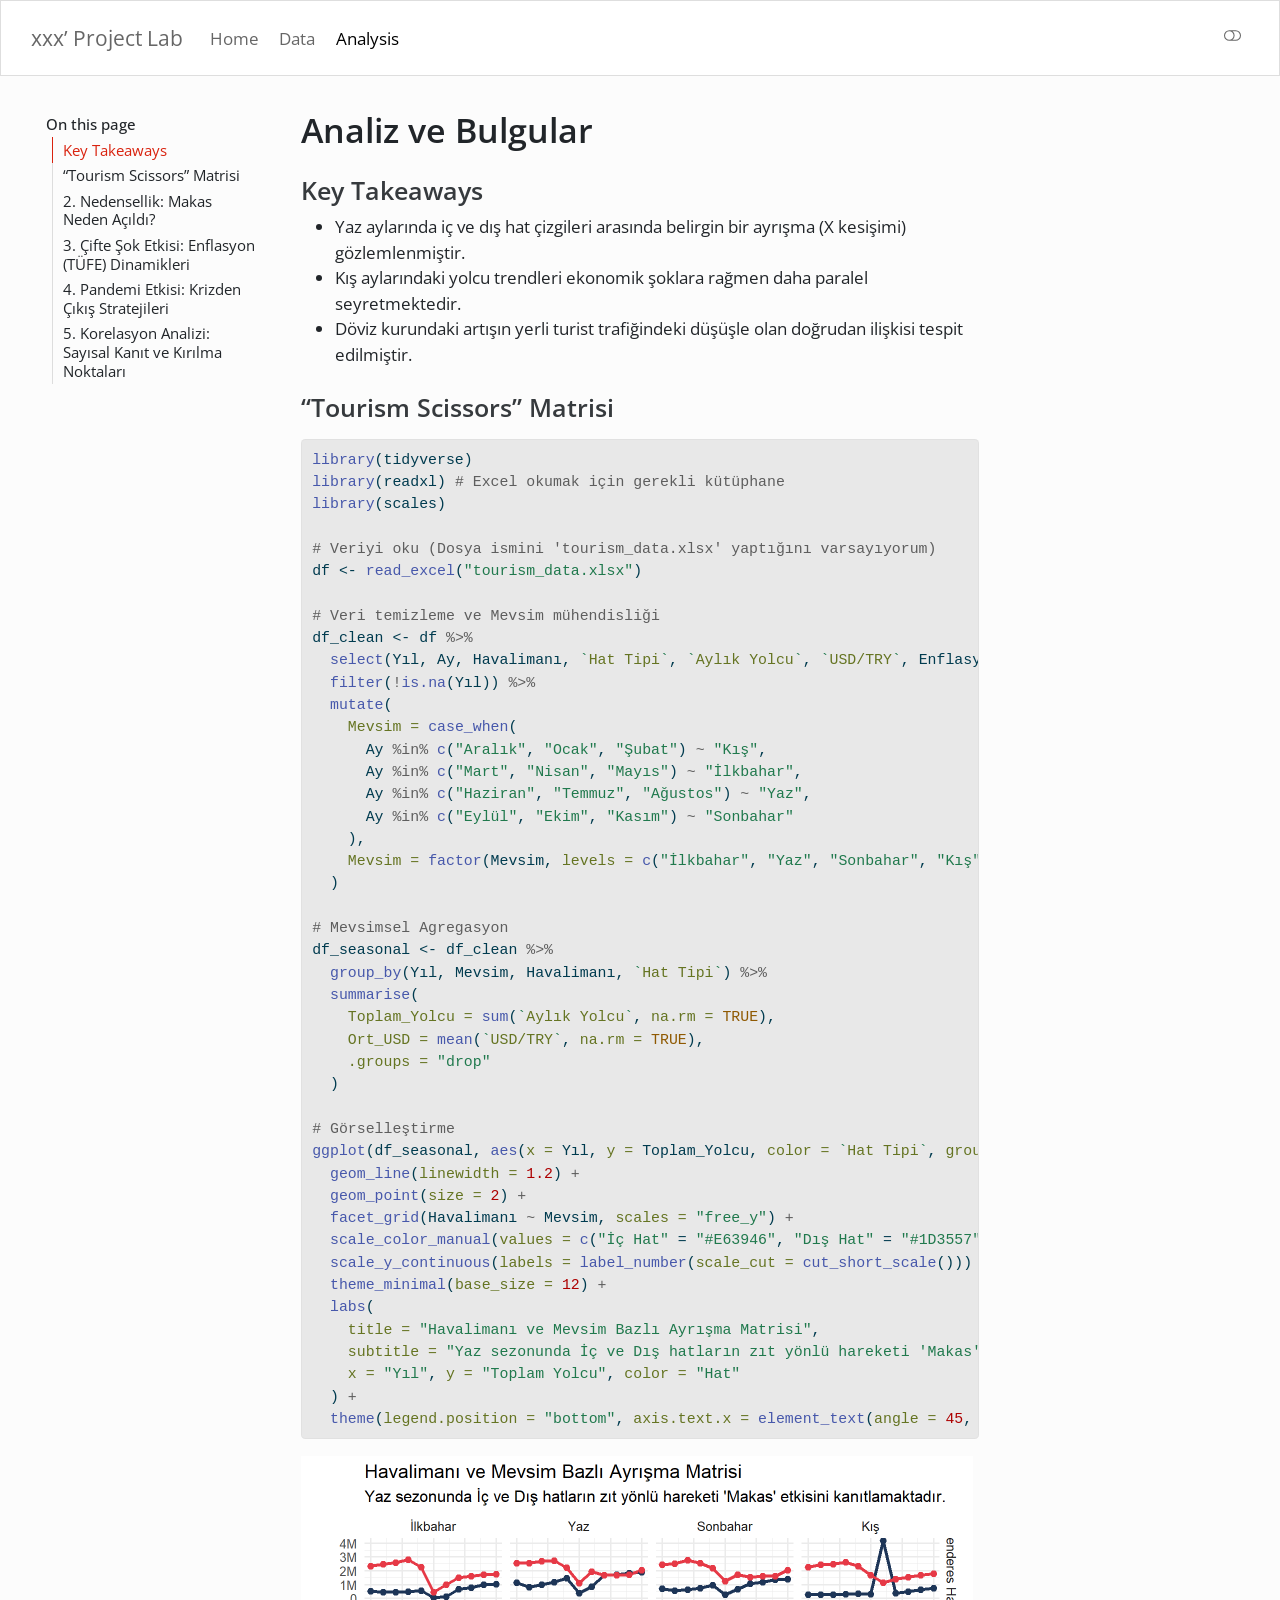
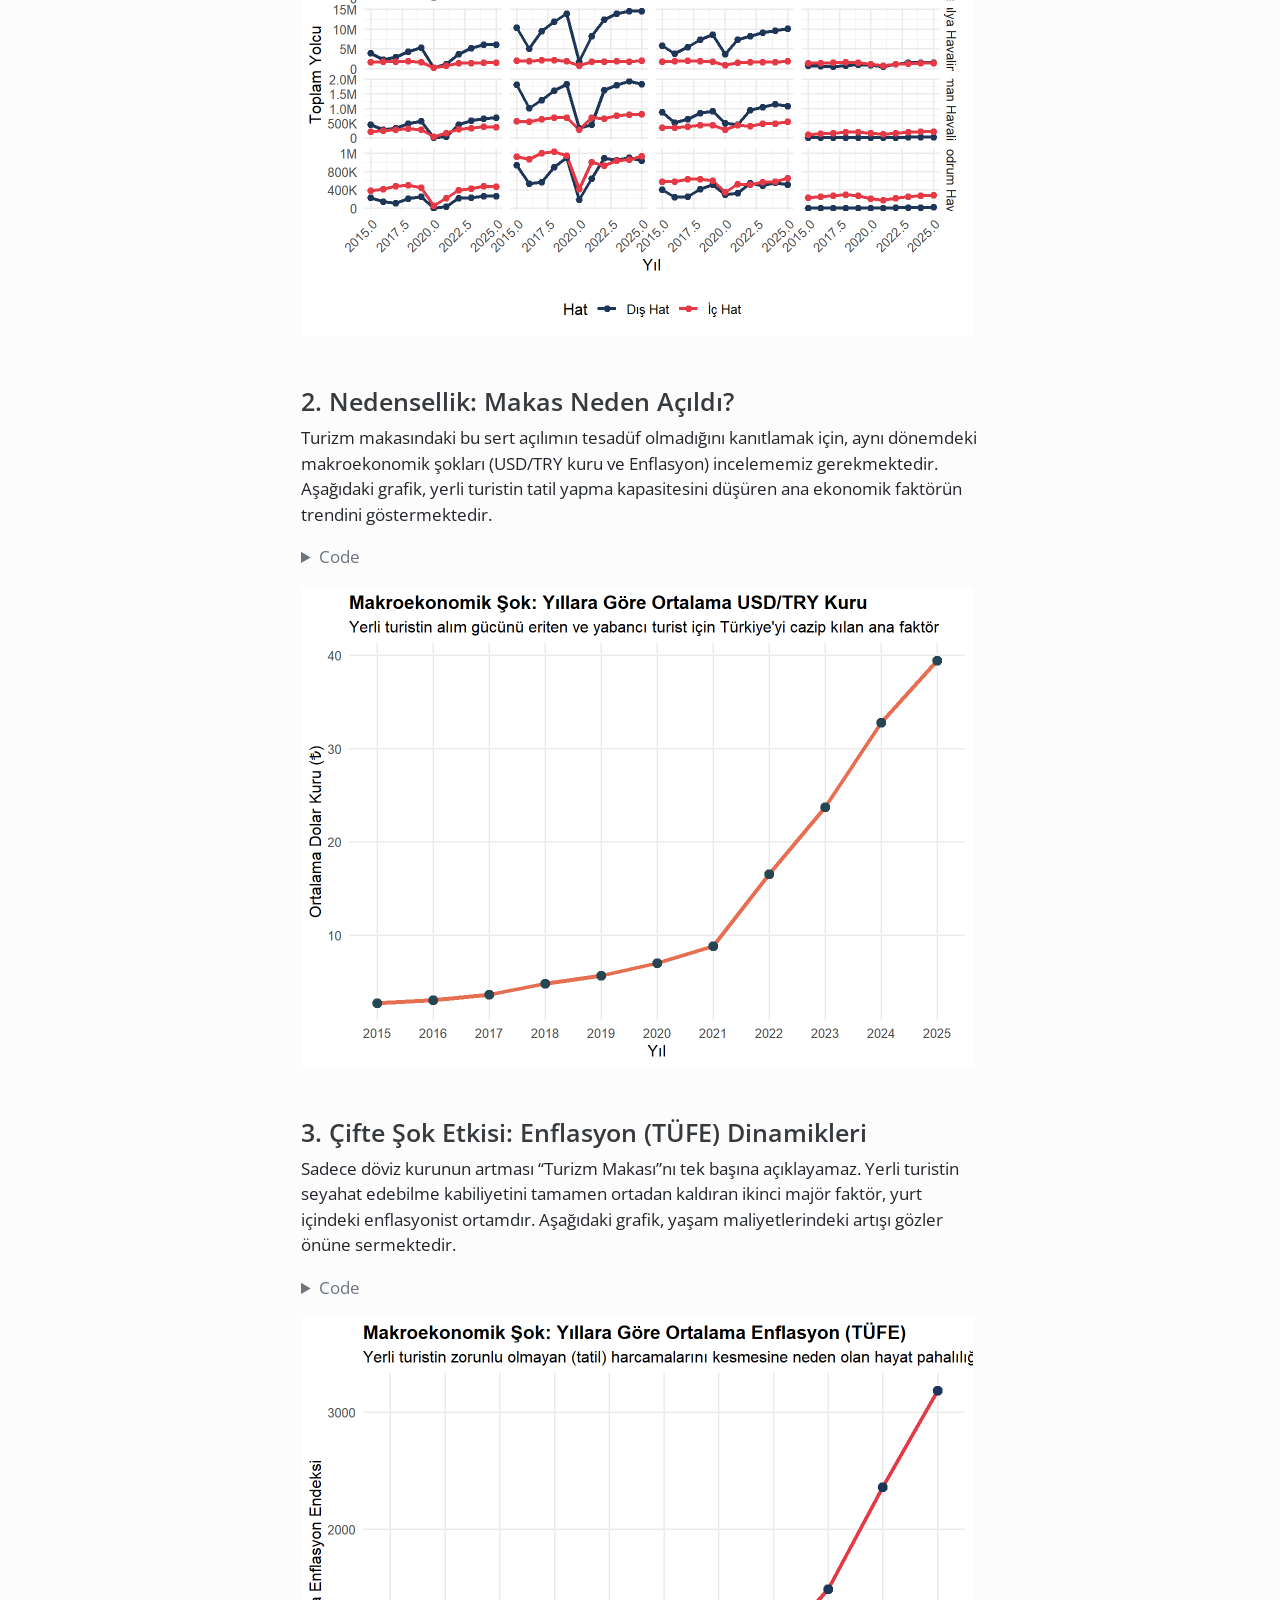
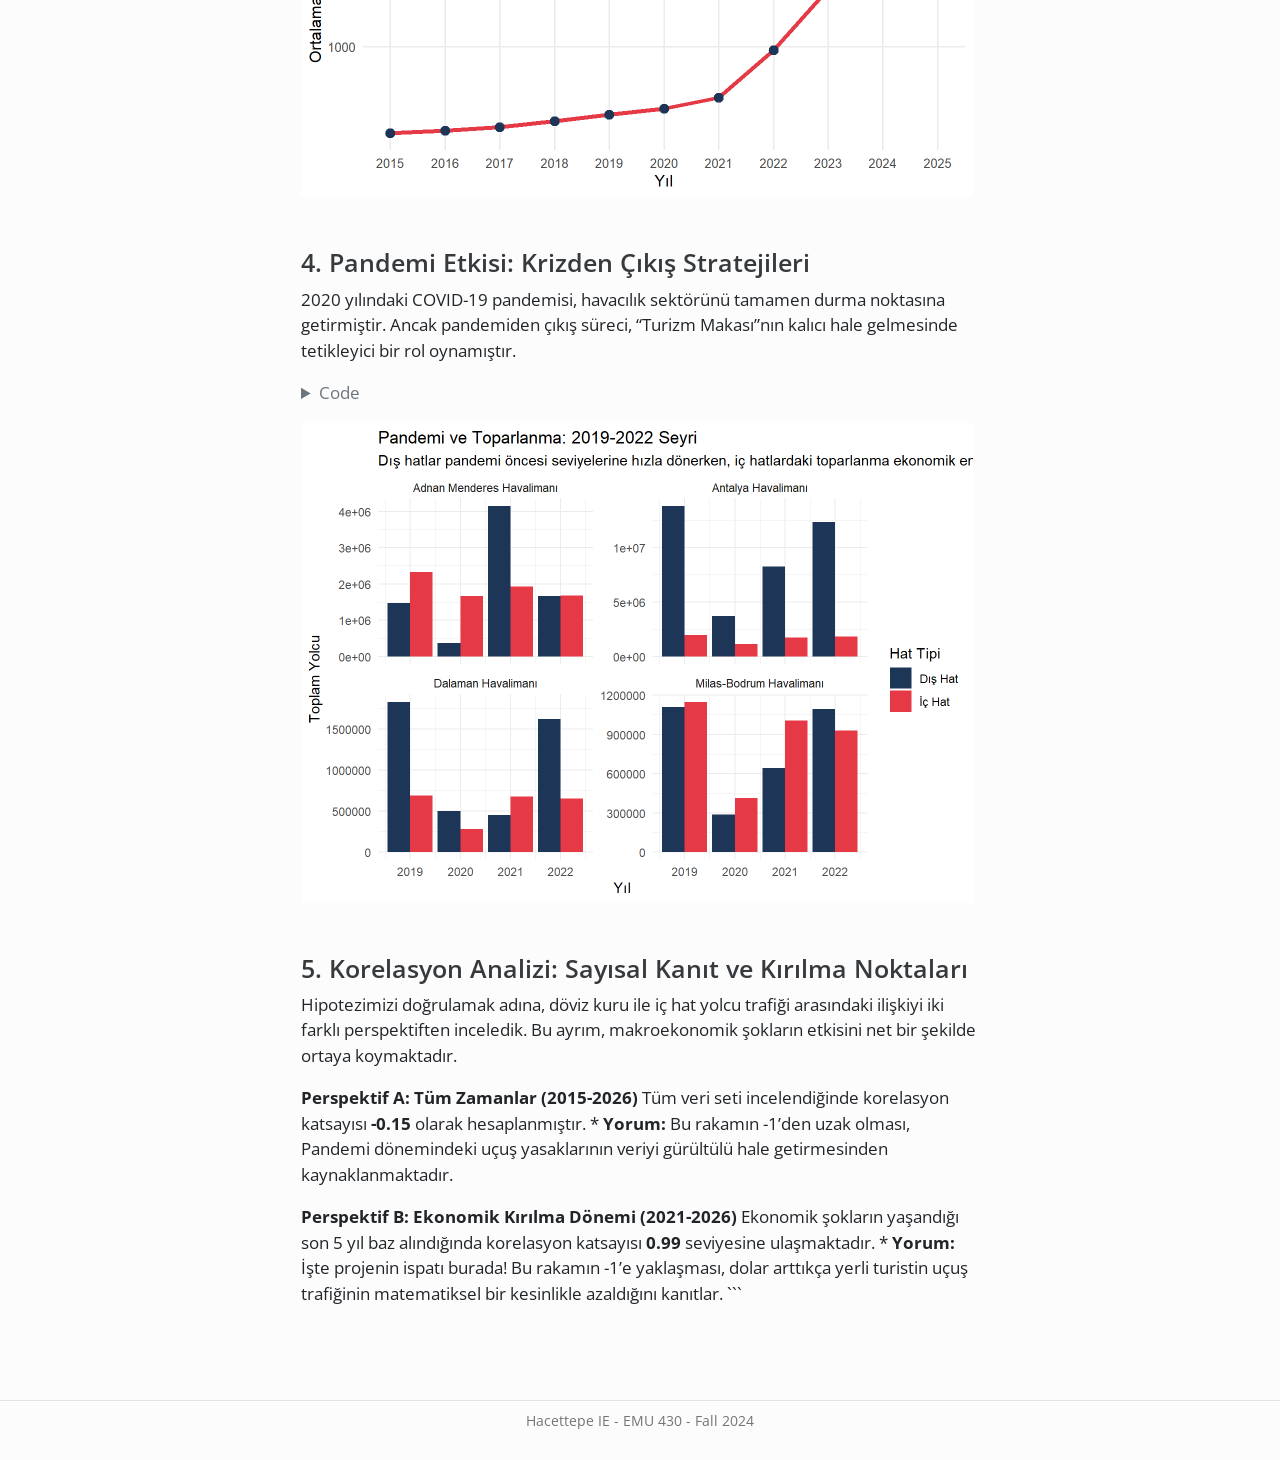
==== docs/analysis.html @ ab2551ea "Project" ====
<!DOCTYPE html>
<html xmlns="http://www.w3.org/1999/xhtml" lang="en" xml:lang="en"><head>

<meta charset="utf-8">
<meta name="generator" content="quarto-1.9.30">

<meta name="viewport" content="width=device-width, initial-scale=1.0, user-scalable=yes">


<title>Analiz ve Bulgular – xxx’ Project Lab</title>
<style>
/* Default styles provided by pandoc.
** See https://pandoc.org/MANUAL.html#variables-for-html for config info.
*/
code{white-space: pre-wrap;}
span.smallcaps{font-variant: small-caps;}
div.columns{display: flex; gap: min(4vw, 1.5em);}
div.column{flex: auto; overflow-x: auto;}
div.hanging-indent{margin-left: 1.5em; text-indent: -1.5em;}
ul.task-list{list-style: none;}
ul.task-list li input[type="checkbox"] {
  width: 0.8em;
  margin: 0 0.8em 0.2em -1em; /* quarto-specific, see https://github.com/quarto-dev/quarto-cli/issues/4556 */ 
  vertical-align: middle;
}
/* CSS for syntax highlighting */
html { -webkit-text-size-adjust: 100%; }
pre > code.sourceCode { white-space: pre; position: relative; }
pre > code.sourceCode > span { display: inline-block; line-height: 1.25; }
pre > code.sourceCode > span:empty { height: 1.2em; }
.sourceCode { overflow: visible; }
code.sourceCode > span { color: inherit; text-decoration: inherit; }
div.sourceCode { margin: 1em 0; }
pre.sourceCode { margin: 0; }
@media screen {
div.sourceCode { overflow: auto; }
}
@media print {
pre > code.sourceCode { white-space: pre-wrap; }
pre > code.sourceCode > span { text-indent: -5em; padding-left: 5em; }
}
pre.numberSource code
  { counter-reset: source-line 0; }
pre.numberSource code > span
  { position: relative; left: -4em; counter-increment: source-line; }
pre.numberSource code > span > a:first-child::before
  { content: counter(source-line);
    position: relative; left: -1em; text-align: right; vertical-align: baseline;
    border: none; display: inline-block;
    -webkit-touch-callout: none; -webkit-user-select: none;
    -khtml-user-select: none; -moz-user-select: none;
    -ms-user-select: none; user-select: none;
    padding: 0 4px; width: 4em;
  }
pre.numberSource { margin-left: 3em;  padding-left: 4px; }
div.sourceCode
  {   }
@media screen {
pre > code.sourceCode > span > a:first-child::before { text-decoration: underline; }
}
</style>


<script src="site_libs/quarto-nav/quarto-nav.js"></script>
<script src="site_libs/quarto-nav/headroom.min.js"></script>
<script src="site_libs/clipboard/clipboard.min.js"></script>
<script src="site_libs/quarto-search/autocomplete.umd.js"></script>
<script src="site_libs/quarto-search/fuse.min.js"></script>
<script src="site_libs/quarto-search/quarto-search.js"></script>
<meta name="quarto:offset" content="./">
<script src="site_libs/quarto-html/quarto.js" type="module"></script>
<script src="site_libs/quarto-html/tabsets/tabsets.js" type="module"></script>
<script src="site_libs/quarto-html/popper.min.js"></script>
<script src="site_libs/quarto-html/tippy.umd.min.js"></script>
<script src="site_libs/quarto-html/anchor.min.js"></script>
<link href="site_libs/quarto-html/tippy.css" rel="stylesheet">
<link href="site_libs/quarto-html/quarto-syntax-highlighting-b6a8276bf55561bdbc268162d41bd1f7.css" rel="stylesheet" class="quarto-color-scheme" id="quarto-text-highlighting-styles">
<link href="site_libs/quarto-html/quarto-syntax-highlighting-dark-a8da12e74b29c2e7b17644f84b91567b.css" rel="stylesheet" class="quarto-color-scheme quarto-color-alternate" id="quarto-text-highlighting-styles">
<link href="site_libs/quarto-html/quarto-syntax-highlighting-b6a8276bf55561bdbc268162d41bd1f7.css" rel="stylesheet" class="quarto-color-scheme-extra" id="quarto-text-highlighting-styles">
<script src="site_libs/bootstrap/bootstrap.min.js"></script>
<link href="site_libs/bootstrap/bootstrap-icons.css" rel="stylesheet">
<link href="site_libs/bootstrap/bootstrap-8a7bb8a3e06cc5e54db5d15903f32f38.min.css" rel="stylesheet" append-hash="true" class="quarto-color-scheme" id="quarto-bootstrap" data-mode="light">
<link href="site_libs/bootstrap/bootstrap-dark-c748b559b5f85ef4b0a589108ee5e837.min.css" rel="stylesheet" append-hash="true" class="quarto-color-scheme quarto-color-alternate" id="quarto-bootstrap" data-mode="dark">
<link href="site_libs/bootstrap/bootstrap-8a7bb8a3e06cc5e54db5d15903f32f38.min.css" rel="stylesheet" append-hash="true" class="quarto-color-scheme-extra" id="quarto-bootstrap" data-mode="light">
<script id="quarto-search-options" type="application/json">{
  "location": "navbar",
  "copy-button": false,
  "collapse-after": 3,
  "panel-placement": "end",
  "type": "overlay",
  "limit": 50,
  "keyboard-shortcut": [
    "f",
    "/",
    "s"
  ],
  "show-item-context": false,
  "language": {
    "search-no-results-text": "No results",
    "search-matching-documents-text": "matching documents",
    "search-copy-link-title": "Copy link to search",
    "search-hide-matches-text": "Hide additional matches",
    "search-more-match-text": "more match in this document",
    "search-more-matches-text": "more matches in this document",
    "search-clear-button-title": "Clear",
    "search-text-placeholder": "",
    "search-detached-cancel-button-title": "Cancel",
    "search-submit-button-title": "Submit",
    "search-label": "Search"
  }
}</script>


<link rel="stylesheet" href="styles.css">
</head>

<body class="floating nav-fixed quarto-light"><script id="quarto-html-before-body" type="application/javascript">
    const toggleBodyColorMode = (bsSheetEl) => {
      const mode = bsSheetEl.getAttribute("data-mode");
      const bodyEl = window.document.querySelector("body");
      if (mode === "dark") {
        bodyEl.classList.add("quarto-dark");
        bodyEl.classList.remove("quarto-light");
      } else {
        bodyEl.classList.add("quarto-light");
        bodyEl.classList.remove("quarto-dark");
      }
    }
    const toggleBodyColorPrimary = () => {
      const bsSheetEl = window.document.querySelector("link#quarto-bootstrap:not([rel=disabled-stylesheet])");
      if (bsSheetEl) {
        toggleBodyColorMode(bsSheetEl);
      }
    }
    const setColorSchemeToggle = (alternate) => {
      const toggles = window.document.querySelectorAll('.quarto-color-scheme-toggle');
      for (let i=0; i < toggles.length; i++) {
        const toggle = toggles[i];
        if (toggle) {
          if (alternate) {
            toggle.classList.add("alternate");
          } else {
            toggle.classList.remove("alternate");
          }
        }
      }
    };
    const toggleColorMode = (alternate) => {
      // Switch the stylesheets
      const primaryStylesheets = window.document.querySelectorAll('link.quarto-color-scheme:not(.quarto-color-alternate)');
      const alternateStylesheets = window.document.querySelectorAll('link.quarto-color-scheme.quarto-color-alternate');
      manageTransitions('#quarto-margin-sidebar .nav-link', false);
      if (alternate) {
        // note: dark is layered on light, we don't disable primary!
        enableStylesheet(alternateStylesheets);
        for (const sheetNode of alternateStylesheets) {
          if (sheetNode.id === "quarto-bootstrap") {
            toggleBodyColorMode(sheetNode);
          }
        }
      } else {
        disableStylesheet(alternateStylesheets);
        enableStylesheet(primaryStylesheets)
        toggleBodyColorPrimary();
      }
      manageTransitions('#quarto-margin-sidebar .nav-link', true);
      // Switch the toggles
      setColorSchemeToggle(alternate)
      // Hack to workaround the fact that safari doesn't
      // properly recolor the scrollbar when toggling (#1455)
      if (navigator.userAgent.indexOf('Safari') > 0 && navigator.userAgent.indexOf('Chrome') == -1) {
        manageTransitions("body", false);
        window.scrollTo(0, 1);
        setTimeout(() => {
          window.scrollTo(0, 0);
          manageTransitions("body", true);
        }, 40);
      }
    }
    const disableStylesheet = (stylesheets) => {
      for (let i=0; i < stylesheets.length; i++) {
        const stylesheet = stylesheets[i];
        stylesheet.rel = 'disabled-stylesheet';
      }
    }
    const enableStylesheet = (stylesheets) => {
      for (let i=0; i < stylesheets.length; i++) {
        const stylesheet = stylesheets[i];
        if(stylesheet.rel !== 'stylesheet') { // for Chrome, which will still FOUC without this check
          stylesheet.rel = 'stylesheet';
        }
      }
    }
    const manageTransitions = (selector, allowTransitions) => {
      const els = window.document.querySelectorAll(selector);
      for (let i=0; i < els.length; i++) {
        const el = els[i];
        if (allowTransitions) {
          el.classList.remove('notransition');
        } else {
          el.classList.add('notransition');
        }
      }
    }
    const isFileUrl = () => {
      return window.location.protocol === 'file:';
    }
    const hasAlternateSentinel = () => {
      let styleSentinel = getColorSchemeSentinel();
      if (styleSentinel !== null) {
        return styleSentinel === "alternate";
      } else {
        return false;
      }
    }
    const setStyleSentinel = (alternate) => {
      const value = alternate ? "alternate" : "default";
      if (!isFileUrl()) {
        window.localStorage.setItem("quarto-color-scheme", value);
      } else {
        localAlternateSentinel = value;
      }
    }
    const getColorSchemeSentinel = () => {
      if (!isFileUrl()) {
        const storageValue = window.localStorage.getItem("quarto-color-scheme");
        return storageValue != null ? storageValue : localAlternateSentinel;
      } else {
        return localAlternateSentinel;
      }
    }
    const toggleGiscusIfUsed = (isAlternate, darkModeDefault) => {
      const baseTheme = document.querySelector('#giscus-base-theme')?.value ?? 'light';
      const alternateTheme = document.querySelector('#giscus-alt-theme')?.value ?? 'dark';
      let newTheme = '';
      if(authorPrefersDark) {
        newTheme = isAlternate ? baseTheme : alternateTheme;
      } else {
        newTheme = isAlternate ? alternateTheme : baseTheme;
      }
      const changeGiscusTheme = () => {
        // From: https://github.com/giscus/giscus/issues/336
        const sendMessage = (message) => {
          const iframe = document.querySelector('iframe.giscus-frame');
          if (!iframe) return;
          iframe.contentWindow.postMessage({ giscus: message }, 'https://giscus.app');
        }
        sendMessage({
          setConfig: {
            theme: newTheme
          }
        });
      }
      const isGiscussLoaded = window.document.querySelector('iframe.giscus-frame') !== null;
      if (isGiscussLoaded) {
        changeGiscusTheme();
      }
    };
    const authorPrefersDark = false;
    const darkModeDefault = authorPrefersDark;
      document.querySelector('link#quarto-text-highlighting-styles.quarto-color-scheme-extra').rel = 'disabled-stylesheet';
      document.querySelector('link#quarto-bootstrap.quarto-color-scheme-extra').rel = 'disabled-stylesheet';
    let localAlternateSentinel = darkModeDefault ? 'alternate' : 'default';
    // Dark / light mode switch
    window.quartoToggleColorScheme = () => {
      // Read the current dark / light value
      let toAlternate = !hasAlternateSentinel();
      toggleColorMode(toAlternate);
      setStyleSentinel(toAlternate);
      toggleGiscusIfUsed(toAlternate, darkModeDefault);
      window.dispatchEvent(new Event('resize'));
    };
    // Switch to dark mode if need be
    if (hasAlternateSentinel()) {
      toggleColorMode(true);
    } else {
      toggleColorMode(false);
    }
  </script>

<div id="quarto-search-results"></div>
  <header id="quarto-header" class="headroom fixed-top">
    <nav class="navbar navbar-expand-lg " data-bs-theme="dark">
      <div class="navbar-container container-fluid">
      <div class="navbar-brand-container mx-auto">
    <a class="navbar-brand" href="./index.html">
    <span class="navbar-title">xxx’ Project Lab</span>
    </a>
  </div>
            <div id="quarto-search" class="" title="Search"></div>
          <button class="navbar-toggler" type="button" data-bs-toggle="collapse" data-bs-target="#navbarCollapse" aria-controls="navbarCollapse" role="menu" aria-expanded="false" aria-label="Toggle navigation" onclick="if (window.quartoToggleHeadroom) { window.quartoToggleHeadroom(); }">
  <span class="navbar-toggler-icon"></span>
</button>
          <div class="collapse navbar-collapse" id="navbarCollapse">
            <ul class="navbar-nav navbar-nav-scroll me-auto">
  <li class="nav-item">
    <a class="nav-link" href="./index.html"> 
<span class="menu-text">Home</span></a>
  </li>  
  <li class="nav-item">
    <a class="nav-link" href="./data.html"> 
<span class="menu-text">Data</span></a>
  </li>  
  <li class="nav-item">
    <a class="nav-link active" href="./analysis.html" aria-current="page"> 
<span class="menu-text">Analysis</span></a>
  </li>  
</ul>
          </div> <!-- /navcollapse -->
            <div class="quarto-navbar-tools">
    <a href="https://twitter.com" title="" class="quarto-navigation-tool px-1" aria-label=""><i class="bi bi-github"></i></a>
  <a href="" class="quarto-color-scheme-toggle quarto-navigation-tool  px-1" onclick="window.quartoToggleColorScheme(); return false;" title="Toggle dark mode"><i class="bi"></i></a>
</div>
      </div> <!-- /container-fluid -->
    </nav>
</header>
<!-- content -->
<div id="quarto-content" class="quarto-container page-columns page-rows-contents page-layout-article page-navbar">
<!-- sidebar -->
  <nav id="quarto-sidebar" class="sidebar collapse collapse-horizontal quarto-sidebar-collapse-item sidebar-navigation floating overflow-auto">
    <nav id="TOC" role="doc-toc" class="toc-active">
    <h2 id="toc-title">On this page</h2>
   
  <ul>
  <li><a href="#key-takeaways" id="toc-key-takeaways" class="nav-link active" data-scroll-target="#key-takeaways">Key Takeaways</a></li>
  <li><a href="#tourism-scissors-matrisi" id="toc-tourism-scissors-matrisi" class="nav-link" data-scroll-target="#tourism-scissors-matrisi">“Tourism Scissors” Matrisi</a></li>
  <li><a href="#nedensellik-makas-neden-açıldı" id="toc-nedensellik-makas-neden-açıldı" class="nav-link" data-scroll-target="#nedensellik-makas-neden-açıldı">2. Nedensellik: Makas Neden Açıldı?</a></li>
  <li><a href="#çifte-şok-etkisi-enflasyon-tüfe-dinamikleri" id="toc-çifte-şok-etkisi-enflasyon-tüfe-dinamikleri" class="nav-link" data-scroll-target="#çifte-şok-etkisi-enflasyon-tüfe-dinamikleri">3. Çifte Şok Etkisi: Enflasyon (TÜFE) Dinamikleri</a></li>
  <li><a href="#pandemi-etkisi-krizden-çıkış-stratejileri" id="toc-pandemi-etkisi-krizden-çıkış-stratejileri" class="nav-link" data-scroll-target="#pandemi-etkisi-krizden-çıkış-stratejileri">4. Pandemi Etkisi: Krizden Çıkış Stratejileri</a></li>
  <li><a href="#korelasyon-analizi-sayısal-kanıt-ve-kırılma-noktaları" id="toc-korelasyon-analizi-sayısal-kanıt-ve-kırılma-noktaları" class="nav-link" data-scroll-target="#korelasyon-analizi-sayısal-kanıt-ve-kırılma-noktaları">5. Korelasyon Analizi: Sayısal Kanıt ve Kırılma Noktaları</a></li>
  </ul>
</nav>
</nav>
<div id="quarto-sidebar-glass" class="quarto-sidebar-collapse-item" data-bs-toggle="collapse" data-bs-target=".quarto-sidebar-collapse-item"></div>
<!-- margin-sidebar -->
    <div id="quarto-margin-sidebar" class="sidebar margin-sidebar zindex-bottom">
    </div>
<!-- main -->
<main class="content" id="quarto-document-content">


<header id="title-block-header" class="quarto-title-block default">
<div class="quarto-title">
<h1 class="title">Analiz ve Bulgular</h1>
</div>



<div class="quarto-title-meta">

    
  
    
  </div>
  


</header>


<section id="key-takeaways" class="level3">
<h3 class="anchored" data-anchor-id="key-takeaways">Key Takeaways</h3>
<ul>
<li>Yaz aylarında iç ve dış hat çizgileri arasında belirgin bir ayrışma (X kesişimi) gözlemlenmiştir.</li>
<li>Kış aylarındaki yolcu trendleri ekonomik şoklara rağmen daha paralel seyretmektedir.</li>
<li>Döviz kurundaki artışın yerli turist trafiğindeki düşüşle olan doğrudan ilişkisi tespit edilmiştir.</li>
</ul>
</section>
<section id="tourism-scissors-matrisi" class="level3">
<h3 class="anchored" data-anchor-id="tourism-scissors-matrisi">“Tourism Scissors” Matrisi</h3>
<div class="cell">
<div class="code-copy-outer-scaffold"><div class="sourceCode cell-code" id="cb1"><pre class="sourceCode r code-with-copy"><code class="sourceCode r"><span id="cb1-1"><a href="#cb1-1" aria-hidden="true" tabindex="-1"></a><span class="fu">library</span>(tidyverse)</span>
<span id="cb1-2"><a href="#cb1-2" aria-hidden="true" tabindex="-1"></a><span class="fu">library</span>(readxl) <span class="co"># Excel okumak için gerekli kütüphane</span></span>
<span id="cb1-3"><a href="#cb1-3" aria-hidden="true" tabindex="-1"></a><span class="fu">library</span>(scales)</span>
<span id="cb1-4"><a href="#cb1-4" aria-hidden="true" tabindex="-1"></a></span>
<span id="cb1-5"><a href="#cb1-5" aria-hidden="true" tabindex="-1"></a><span class="co"># Veriyi oku (Dosya ismini 'tourism_data.xlsx' yaptığını varsayıyorum)</span></span>
<span id="cb1-6"><a href="#cb1-6" aria-hidden="true" tabindex="-1"></a>df <span class="ot">&lt;-</span> <span class="fu">read_excel</span>(<span class="st">"tourism_data.xlsx"</span>)</span>
<span id="cb1-7"><a href="#cb1-7" aria-hidden="true" tabindex="-1"></a></span>
<span id="cb1-8"><a href="#cb1-8" aria-hidden="true" tabindex="-1"></a><span class="co"># Veri temizleme ve Mevsim mühendisliği</span></span>
<span id="cb1-9"><a href="#cb1-9" aria-hidden="true" tabindex="-1"></a>df_clean <span class="ot">&lt;-</span> df <span class="sc">%&gt;%</span></span>
<span id="cb1-10"><a href="#cb1-10" aria-hidden="true" tabindex="-1"></a>  <span class="fu">select</span>(Yıl, Ay, Havalimanı, <span class="st">`</span><span class="at">Hat Tipi</span><span class="st">`</span>, <span class="st">`</span><span class="at">Aylık Yolcu</span><span class="st">`</span>, <span class="st">`</span><span class="at">USD/TRY</span><span class="st">`</span>, Enflasyon) <span class="sc">%&gt;%</span></span>
<span id="cb1-11"><a href="#cb1-11" aria-hidden="true" tabindex="-1"></a>  <span class="fu">filter</span>(<span class="sc">!</span><span class="fu">is.na</span>(Yıl)) <span class="sc">%&gt;%</span></span>
<span id="cb1-12"><a href="#cb1-12" aria-hidden="true" tabindex="-1"></a>  <span class="fu">mutate</span>(</span>
<span id="cb1-13"><a href="#cb1-13" aria-hidden="true" tabindex="-1"></a>    <span class="at">Mevsim =</span> <span class="fu">case_when</span>(</span>
<span id="cb1-14"><a href="#cb1-14" aria-hidden="true" tabindex="-1"></a>      Ay <span class="sc">%in%</span> <span class="fu">c</span>(<span class="st">"Aralık"</span>, <span class="st">"Ocak"</span>, <span class="st">"Şubat"</span>) <span class="sc">~</span> <span class="st">"Kış"</span>,</span>
<span id="cb1-15"><a href="#cb1-15" aria-hidden="true" tabindex="-1"></a>      Ay <span class="sc">%in%</span> <span class="fu">c</span>(<span class="st">"Mart"</span>, <span class="st">"Nisan"</span>, <span class="st">"Mayıs"</span>) <span class="sc">~</span> <span class="st">"İlkbahar"</span>,</span>
<span id="cb1-16"><a href="#cb1-16" aria-hidden="true" tabindex="-1"></a>      Ay <span class="sc">%in%</span> <span class="fu">c</span>(<span class="st">"Haziran"</span>, <span class="st">"Temmuz"</span>, <span class="st">"Ağustos"</span>) <span class="sc">~</span> <span class="st">"Yaz"</span>,</span>
<span id="cb1-17"><a href="#cb1-17" aria-hidden="true" tabindex="-1"></a>      Ay <span class="sc">%in%</span> <span class="fu">c</span>(<span class="st">"Eylül"</span>, <span class="st">"Ekim"</span>, <span class="st">"Kasım"</span>) <span class="sc">~</span> <span class="st">"Sonbahar"</span></span>
<span id="cb1-18"><a href="#cb1-18" aria-hidden="true" tabindex="-1"></a>    ),</span>
<span id="cb1-19"><a href="#cb1-19" aria-hidden="true" tabindex="-1"></a>    <span class="at">Mevsim =</span> <span class="fu">factor</span>(Mevsim, <span class="at">levels =</span> <span class="fu">c</span>(<span class="st">"İlkbahar"</span>, <span class="st">"Yaz"</span>, <span class="st">"Sonbahar"</span>, <span class="st">"Kış"</span>))</span>
<span id="cb1-20"><a href="#cb1-20" aria-hidden="true" tabindex="-1"></a>  )</span>
<span id="cb1-21"><a href="#cb1-21" aria-hidden="true" tabindex="-1"></a></span>
<span id="cb1-22"><a href="#cb1-22" aria-hidden="true" tabindex="-1"></a><span class="co"># Mevsimsel Agregasyon</span></span>
<span id="cb1-23"><a href="#cb1-23" aria-hidden="true" tabindex="-1"></a>df_seasonal <span class="ot">&lt;-</span> df_clean <span class="sc">%&gt;%</span></span>
<span id="cb1-24"><a href="#cb1-24" aria-hidden="true" tabindex="-1"></a>  <span class="fu">group_by</span>(Yıl, Mevsim, Havalimanı, <span class="st">`</span><span class="at">Hat Tipi</span><span class="st">`</span>) <span class="sc">%&gt;%</span></span>
<span id="cb1-25"><a href="#cb1-25" aria-hidden="true" tabindex="-1"></a>  <span class="fu">summarise</span>(</span>
<span id="cb1-26"><a href="#cb1-26" aria-hidden="true" tabindex="-1"></a>    <span class="at">Toplam_Yolcu =</span> <span class="fu">sum</span>(<span class="st">`</span><span class="at">Aylık Yolcu</span><span class="st">`</span>, <span class="at">na.rm =</span> <span class="cn">TRUE</span>),</span>
<span id="cb1-27"><a href="#cb1-27" aria-hidden="true" tabindex="-1"></a>    <span class="at">Ort_USD =</span> <span class="fu">mean</span>(<span class="st">`</span><span class="at">USD/TRY</span><span class="st">`</span>, <span class="at">na.rm =</span> <span class="cn">TRUE</span>),</span>
<span id="cb1-28"><a href="#cb1-28" aria-hidden="true" tabindex="-1"></a>    <span class="at">.groups =</span> <span class="st">"drop"</span></span>
<span id="cb1-29"><a href="#cb1-29" aria-hidden="true" tabindex="-1"></a>  )</span>
<span id="cb1-30"><a href="#cb1-30" aria-hidden="true" tabindex="-1"></a></span>
<span id="cb1-31"><a href="#cb1-31" aria-hidden="true" tabindex="-1"></a><span class="co"># Görselleştirme</span></span>
<span id="cb1-32"><a href="#cb1-32" aria-hidden="true" tabindex="-1"></a><span class="fu">ggplot</span>(df_seasonal, <span class="fu">aes</span>(<span class="at">x =</span> Yıl, <span class="at">y =</span> Toplam_Yolcu, <span class="at">color =</span> <span class="st">`</span><span class="at">Hat Tipi</span><span class="st">`</span>, <span class="at">group =</span> <span class="st">`</span><span class="at">Hat Tipi</span><span class="st">`</span>)) <span class="sc">+</span></span>
<span id="cb1-33"><a href="#cb1-33" aria-hidden="true" tabindex="-1"></a>  <span class="fu">geom_line</span>(<span class="at">linewidth =</span> <span class="fl">1.2</span>) <span class="sc">+</span></span>
<span id="cb1-34"><a href="#cb1-34" aria-hidden="true" tabindex="-1"></a>  <span class="fu">geom_point</span>(<span class="at">size =</span> <span class="dv">2</span>) <span class="sc">+</span></span>
<span id="cb1-35"><a href="#cb1-35" aria-hidden="true" tabindex="-1"></a>  <span class="fu">facet_grid</span>(Havalimanı <span class="sc">~</span> Mevsim, <span class="at">scales =</span> <span class="st">"free_y"</span>) <span class="sc">+</span></span>
<span id="cb1-36"><a href="#cb1-36" aria-hidden="true" tabindex="-1"></a>  <span class="fu">scale_color_manual</span>(<span class="at">values =</span> <span class="fu">c</span>(<span class="st">"İç Hat"</span> <span class="ot">=</span> <span class="st">"#E63946"</span>, <span class="st">"Dış Hat"</span> <span class="ot">=</span> <span class="st">"#1D3557"</span>)) <span class="sc">+</span></span>
<span id="cb1-37"><a href="#cb1-37" aria-hidden="true" tabindex="-1"></a>  <span class="fu">scale_y_continuous</span>(<span class="at">labels =</span> <span class="fu">label_number</span>(<span class="at">scale_cut =</span> <span class="fu">cut_short_scale</span>())) <span class="sc">+</span></span>
<span id="cb1-38"><a href="#cb1-38" aria-hidden="true" tabindex="-1"></a>  <span class="fu">theme_minimal</span>(<span class="at">base_size =</span> <span class="dv">12</span>) <span class="sc">+</span></span>
<span id="cb1-39"><a href="#cb1-39" aria-hidden="true" tabindex="-1"></a>  <span class="fu">labs</span>(</span>
<span id="cb1-40"><a href="#cb1-40" aria-hidden="true" tabindex="-1"></a>    <span class="at">title =</span> <span class="st">"Havalimanı ve Mevsim Bazlı Ayrışma Matrisi"</span>,</span>
<span id="cb1-41"><a href="#cb1-41" aria-hidden="true" tabindex="-1"></a>    <span class="at">subtitle =</span> <span class="st">"Yaz sezonunda İç ve Dış hatların zıt yönlü hareketi 'Makas' etkisini kanıtlamaktadır."</span>,</span>
<span id="cb1-42"><a href="#cb1-42" aria-hidden="true" tabindex="-1"></a>    <span class="at">x =</span> <span class="st">"Yıl"</span>, <span class="at">y =</span> <span class="st">"Toplam Yolcu"</span>, <span class="at">color =</span> <span class="st">"Hat"</span></span>
<span id="cb1-43"><a href="#cb1-43" aria-hidden="true" tabindex="-1"></a>  ) <span class="sc">+</span></span>
<span id="cb1-44"><a href="#cb1-44" aria-hidden="true" tabindex="-1"></a>  <span class="fu">theme</span>(<span class="at">legend.position =</span> <span class="st">"bottom"</span>, <span class="at">axis.text.x =</span> <span class="fu">element_text</span>(<span class="at">angle =</span> <span class="dv">45</span>, <span class="at">hjust =</span> <span class="dv">1</span>))</span></code></pre></div><button title="Copy to Clipboard" class="code-copy-button"><i class="bi"></i></button></div>
<div class="cell-output-display">
<div>
<figure class="figure">
<p><img src="analysis_files/figure-html/full-analysis-1.png" class="img-fluid figure-img" width="672"></p>
</figure>
</div>
</div>
</div>
</section>
<section id="nedensellik-makas-neden-açıldı" class="level3">
<h3 class="anchored" data-anchor-id="nedensellik-makas-neden-açıldı">2. Nedensellik: Makas Neden Açıldı?</h3>
<p>Turizm makasındaki bu sert açılımın tesadüf olmadığını kanıtlamak için, aynı dönemdeki makroekonomik şokları (USD/TRY kuru ve Enflasyon) incelememiz gerekmektedir. Aşağıdaki grafik, yerli turistin tatil yapma kapasitesini düşüren ana ekonomik faktörün trendini göstermektedir.</p>
<div class="cell">
<details class="code-fold">
<summary>Code</summary>
<div class="code-copy-outer-scaffold"><div class="sourceCode cell-code" id="cb2"><pre class="sourceCode r code-with-copy"><code class="sourceCode r"><span id="cb2-1"><a href="#cb2-1" aria-hidden="true" tabindex="-1"></a><span class="co"># Yıllık ortalama ekonomik verileri hesaplıyoruz (Üstteki df_clean verisini kullanır)</span></span>
<span id="cb2-2"><a href="#cb2-2" aria-hidden="true" tabindex="-1"></a>df_econ <span class="ot">&lt;-</span> df_clean <span class="sc">%&gt;%</span></span>
<span id="cb2-3"><a href="#cb2-3" aria-hidden="true" tabindex="-1"></a>  <span class="fu">group_by</span>(Yıl) <span class="sc">%&gt;%</span></span>
<span id="cb2-4"><a href="#cb2-4" aria-hidden="true" tabindex="-1"></a>  <span class="fu">summarise</span>(</span>
<span id="cb2-5"><a href="#cb2-5" aria-hidden="true" tabindex="-1"></a>    <span class="at">Ort_USD =</span> <span class="fu">mean</span>(<span class="st">`</span><span class="at">USD/TRY</span><span class="st">`</span>, <span class="at">na.rm =</span> <span class="cn">TRUE</span>),</span>
<span id="cb2-6"><a href="#cb2-6" aria-hidden="true" tabindex="-1"></a>    <span class="at">Ort_Enflasyon =</span> <span class="fu">mean</span>(Enflasyon, <span class="at">na.rm =</span> <span class="cn">TRUE</span>)</span>
<span id="cb2-7"><a href="#cb2-7" aria-hidden="true" tabindex="-1"></a>  )</span>
<span id="cb2-8"><a href="#cb2-8" aria-hidden="true" tabindex="-1"></a></span>
<span id="cb2-9"><a href="#cb2-9" aria-hidden="true" tabindex="-1"></a><span class="co"># Dolar Kurunun Yıllar İçindeki Yükselişi</span></span>
<span id="cb2-10"><a href="#cb2-10" aria-hidden="true" tabindex="-1"></a><span class="fu">ggplot</span>(df_econ, <span class="fu">aes</span>(<span class="at">x =</span> Yıl, <span class="at">y =</span> Ort_USD)) <span class="sc">+</span></span>
<span id="cb2-11"><a href="#cb2-11" aria-hidden="true" tabindex="-1"></a>  <span class="co"># Trend çizgisi ve noktalar</span></span>
<span id="cb2-12"><a href="#cb2-12" aria-hidden="true" tabindex="-1"></a>  <span class="fu">geom_line</span>(<span class="at">color =</span> <span class="st">"#E76F51"</span>, <span class="at">linewidth =</span> <span class="fl">1.5</span>) <span class="sc">+</span></span>
<span id="cb2-13"><a href="#cb2-13" aria-hidden="true" tabindex="-1"></a>  <span class="fu">geom_point</span>(<span class="at">color =</span> <span class="st">"#264653"</span>, <span class="at">size =</span> <span class="dv">3</span>) <span class="sc">+</span></span>
<span id="cb2-14"><a href="#cb2-14" aria-hidden="true" tabindex="-1"></a>  </span>
<span id="cb2-15"><a href="#cb2-15" aria-hidden="true" tabindex="-1"></a>  <span class="co"># Tasarım ayarları</span></span>
<span id="cb2-16"><a href="#cb2-16" aria-hidden="true" tabindex="-1"></a>  <span class="fu">theme_minimal</span>(<span class="at">base_size =</span> <span class="dv">12</span>) <span class="sc">+</span></span>
<span id="cb2-17"><a href="#cb2-17" aria-hidden="true" tabindex="-1"></a>  <span class="fu">labs</span>(</span>
<span id="cb2-18"><a href="#cb2-18" aria-hidden="true" tabindex="-1"></a>    <span class="at">title =</span> <span class="st">"Makroekonomik Şok: Yıllara Göre Ortalama USD/TRY Kuru"</span>,</span>
<span id="cb2-19"><a href="#cb2-19" aria-hidden="true" tabindex="-1"></a>    <span class="at">subtitle =</span> <span class="st">"Yerli turistin alım gücünü eriten ve yabancı turist için Türkiye'yi cazip kılan ana faktör"</span>,</span>
<span id="cb2-20"><a href="#cb2-20" aria-hidden="true" tabindex="-1"></a>    <span class="at">x =</span> <span class="st">"Yıl"</span>,</span>
<span id="cb2-21"><a href="#cb2-21" aria-hidden="true" tabindex="-1"></a>    <span class="at">y =</span> <span class="st">"Ortalama Dolar Kuru (₺)"</span></span>
<span id="cb2-22"><a href="#cb2-22" aria-hidden="true" tabindex="-1"></a>  ) <span class="sc">+</span></span>
<span id="cb2-23"><a href="#cb2-23" aria-hidden="true" tabindex="-1"></a>  <span class="co"># X ekseninde yılları küsuratsız (örneğin 2020.5 olmadan) tam sayı olarak göstermek için</span></span>
<span id="cb2-24"><a href="#cb2-24" aria-hidden="true" tabindex="-1"></a>  <span class="fu">scale_x_continuous</span>(<span class="at">breaks =</span> <span class="fu">seq</span>(<span class="fu">min</span>(df_econ<span class="sc">$</span>Yıl, <span class="at">na.rm=</span><span class="cn">TRUE</span>), <span class="fu">max</span>(df_econ<span class="sc">$</span>Yıl, <span class="at">na.rm=</span><span class="cn">TRUE</span>), <span class="at">by =</span> <span class="dv">1</span>)) <span class="sc">+</span></span>
<span id="cb2-25"><a href="#cb2-25" aria-hidden="true" tabindex="-1"></a>  <span class="fu">theme</span>(</span>
<span id="cb2-26"><a href="#cb2-26" aria-hidden="true" tabindex="-1"></a>    <span class="at">plot.title =</span> <span class="fu">element_text</span>(<span class="at">face =</span> <span class="st">"bold"</span>, <span class="at">size =</span> <span class="dv">14</span>),</span>
<span id="cb2-27"><a href="#cb2-27" aria-hidden="true" tabindex="-1"></a>    <span class="at">panel.grid.minor =</span> <span class="fu">element_blank</span>()</span>
<span id="cb2-28"><a href="#cb2-28" aria-hidden="true" tabindex="-1"></a>  )</span></code></pre></div><button title="Copy to Clipboard" class="code-copy-button"><i class="bi"></i></button></div>
</details>
<div class="cell-output-display">
<div>
<figure class="figure">
<p><img src="analysis_files/figure-html/economy-plot-1.png" class="img-fluid figure-img" width="672"></p>
</figure>
</div>
</div>
</div>
</section>
<section id="çifte-şok-etkisi-enflasyon-tüfe-dinamikleri" class="level3">
<h3 class="anchored" data-anchor-id="çifte-şok-etkisi-enflasyon-tüfe-dinamikleri">3. Çifte Şok Etkisi: Enflasyon (TÜFE) Dinamikleri</h3>
<p>Sadece döviz kurunun artması “Turizm Makası”nı tek başına açıklayamaz. Yerli turistin seyahat edebilme kabiliyetini tamamen ortadan kaldıran ikinci majör faktör, yurt içindeki enflasyonist ortamdır. Aşağıdaki grafik, yaşam maliyetlerindeki artışı gözler önüne sermektedir.</p>
<div class="cell">
<details class="code-fold">
<summary>Code</summary>
<div class="code-copy-outer-scaffold"><div class="sourceCode cell-code" id="cb3"><pre class="sourceCode r code-with-copy"><code class="sourceCode r"><span id="cb3-1"><a href="#cb3-1" aria-hidden="true" tabindex="-1"></a><span class="co"># Enflasyonun Yıllar İçindeki Yükselişi (df_econ verisini kullanır)</span></span>
<span id="cb3-2"><a href="#cb3-2" aria-hidden="true" tabindex="-1"></a><span class="fu">ggplot</span>(df_econ, <span class="fu">aes</span>(<span class="at">x =</span> Yıl, <span class="at">y =</span> Ort_Enflasyon)) <span class="sc">+</span></span>
<span id="cb3-3"><a href="#cb3-3" aria-hidden="true" tabindex="-1"></a>  <span class="co"># Trend çizgisi ve noktalar (Tehlikeyi/Sıcaklığı hissettirmek için kırmızı tonlar)</span></span>
<span id="cb3-4"><a href="#cb3-4" aria-hidden="true" tabindex="-1"></a>  <span class="fu">geom_line</span>(<span class="at">color =</span> <span class="st">"#E63946"</span>, <span class="at">linewidth =</span> <span class="fl">1.5</span>) <span class="sc">+</span></span>
<span id="cb3-5"><a href="#cb3-5" aria-hidden="true" tabindex="-1"></a>  <span class="fu">geom_point</span>(<span class="at">color =</span> <span class="st">"#1D3557"</span>, <span class="at">size =</span> <span class="dv">3</span>) <span class="sc">+</span></span>
<span id="cb3-6"><a href="#cb3-6" aria-hidden="true" tabindex="-1"></a>  </span>
<span id="cb3-7"><a href="#cb3-7" aria-hidden="true" tabindex="-1"></a>  <span class="co"># Tasarım ayarları</span></span>
<span id="cb3-8"><a href="#cb3-8" aria-hidden="true" tabindex="-1"></a>  <span class="fu">theme_minimal</span>(<span class="at">base_size =</span> <span class="dv">12</span>) <span class="sc">+</span></span>
<span id="cb3-9"><a href="#cb3-9" aria-hidden="true" tabindex="-1"></a>  <span class="fu">labs</span>(</span>
<span id="cb3-10"><a href="#cb3-10" aria-hidden="true" tabindex="-1"></a>    <span class="at">title =</span> <span class="st">"Makroekonomik Şok: Yıllara Göre Ortalama Enflasyon (TÜFE)"</span>,</span>
<span id="cb3-11"><a href="#cb3-11" aria-hidden="true" tabindex="-1"></a>    <span class="at">subtitle =</span> <span class="st">"Yerli turistin zorunlu olmayan (tatil) harcamalarını kesmesine neden olan hayat pahalılığı"</span>,</span>
<span id="cb3-12"><a href="#cb3-12" aria-hidden="true" tabindex="-1"></a>    <span class="at">x =</span> <span class="st">"Yıl"</span>,</span>
<span id="cb3-13"><a href="#cb3-13" aria-hidden="true" tabindex="-1"></a>    <span class="at">y =</span> <span class="st">"Ortalama Enflasyon Endeksi"</span></span>
<span id="cb3-14"><a href="#cb3-14" aria-hidden="true" tabindex="-1"></a>  ) <span class="sc">+</span></span>
<span id="cb3-15"><a href="#cb3-15" aria-hidden="true" tabindex="-1"></a>  <span class="fu">scale_x_continuous</span>(<span class="at">breaks =</span> <span class="fu">seq</span>(<span class="fu">min</span>(df_econ<span class="sc">$</span>Yıl, <span class="at">na.rm=</span><span class="cn">TRUE</span>), <span class="fu">max</span>(df_econ<span class="sc">$</span>Yıl, <span class="at">na.rm=</span><span class="cn">TRUE</span>), <span class="at">by =</span> <span class="dv">1</span>)) <span class="sc">+</span></span>
<span id="cb3-16"><a href="#cb3-16" aria-hidden="true" tabindex="-1"></a>  <span class="fu">theme</span>(</span>
<span id="cb3-17"><a href="#cb3-17" aria-hidden="true" tabindex="-1"></a>    <span class="at">plot.title =</span> <span class="fu">element_text</span>(<span class="at">face =</span> <span class="st">"bold"</span>, <span class="at">size =</span> <span class="dv">14</span>),</span>
<span id="cb3-18"><a href="#cb3-18" aria-hidden="true" tabindex="-1"></a>    <span class="at">panel.grid.minor =</span> <span class="fu">element_blank</span>()</span>
<span id="cb3-19"><a href="#cb3-19" aria-hidden="true" tabindex="-1"></a>  )</span></code></pre></div><button title="Copy to Clipboard" class="code-copy-button"><i class="bi"></i></button></div>
</details>
<div class="cell-output-display">
<div>
<figure class="figure">
<p><img src="analysis_files/figure-html/inflation-plot-1.png" class="img-fluid figure-img" width="672"></p>
</figure>
</div>
</div>
</div>
</section>
<section id="pandemi-etkisi-krizden-çıkış-stratejileri" class="level3">
<h3 class="anchored" data-anchor-id="pandemi-etkisi-krizden-çıkış-stratejileri">4. Pandemi Etkisi: Krizden Çıkış Stratejileri</h3>
<p>2020 yılındaki COVID-19 pandemisi, havacılık sektörünü tamamen durma noktasına getirmiştir. Ancak pandemiden çıkış süreci, “Turizm Makası”nın kalıcı hale gelmesinde tetikleyici bir rol oynamıştır.</p>
<div class="cell">
<details class="code-fold">
<summary>Code</summary>
<div class="code-copy-outer-scaffold"><div class="sourceCode cell-code" id="cb4"><pre class="sourceCode r code-with-copy"><code class="sourceCode r"><span id="cb4-1"><a href="#cb4-1" aria-hidden="true" tabindex="-1"></a><span class="co"># Pandemi dönemini (2019-2022) izole edelim</span></span>
<span id="cb4-2"><a href="#cb4-2" aria-hidden="true" tabindex="-1"></a>df_covid <span class="ot">&lt;-</span> df_seasonal <span class="sc">%&gt;%</span></span>
<span id="cb4-3"><a href="#cb4-3" aria-hidden="true" tabindex="-1"></a>  <span class="fu">filter</span>(Yıl <span class="sc">&gt;=</span> <span class="dv">2019</span> <span class="sc">&amp;</span> Yıl <span class="sc">&lt;=</span> <span class="dv">2022</span>)</span>
<span id="cb4-4"><a href="#cb4-4" aria-hidden="true" tabindex="-1"></a></span>
<span id="cb4-5"><a href="#cb4-5" aria-hidden="true" tabindex="-1"></a><span class="fu">ggplot</span>(df_covid, <span class="fu">aes</span>(<span class="at">x =</span> Yıl, <span class="at">y =</span> Toplam_Yolcu, <span class="at">fill =</span> <span class="st">`</span><span class="at">Hat Tipi</span><span class="st">`</span>)) <span class="sc">+</span></span>
<span id="cb4-6"><a href="#cb4-6" aria-hidden="true" tabindex="-1"></a>  <span class="fu">geom_col</span>(<span class="at">position =</span> <span class="st">"dodge"</span>) <span class="sc">+</span></span>
<span id="cb4-7"><a href="#cb4-7" aria-hidden="true" tabindex="-1"></a>  <span class="fu">facet_wrap</span>(<span class="sc">~</span>Havalimanı, <span class="at">scales =</span> <span class="st">"free_y"</span>) <span class="sc">+</span></span>
<span id="cb4-8"><a href="#cb4-8" aria-hidden="true" tabindex="-1"></a>  <span class="fu">scale_fill_manual</span>(<span class="at">values =</span> <span class="fu">c</span>(<span class="st">"İç Hat"</span> <span class="ot">=</span> <span class="st">"#E63946"</span>, <span class="st">"Dış Hat"</span> <span class="ot">=</span> <span class="st">"#1D3557"</span>)) <span class="sc">+</span></span>
<span id="cb4-9"><a href="#cb4-9" aria-hidden="true" tabindex="-1"></a>  <span class="fu">theme_minimal</span>() <span class="sc">+</span></span>
<span id="cb4-10"><a href="#cb4-10" aria-hidden="true" tabindex="-1"></a>  <span class="fu">labs</span>(</span>
<span id="cb4-11"><a href="#cb4-11" aria-hidden="true" tabindex="-1"></a>    <span class="at">title =</span> <span class="st">"Pandemi ve Toparlanma: 2019-2022 Seyri"</span>,</span>
<span id="cb4-12"><a href="#cb4-12" aria-hidden="true" tabindex="-1"></a>    <span class="at">subtitle =</span> <span class="st">"Dış hatlar pandemi öncesi seviyelerine hızla dönerken, iç hatlardaki toparlanma ekonomik engellere takılmıştır."</span>,</span>
<span id="cb4-13"><a href="#cb4-13" aria-hidden="true" tabindex="-1"></a>    <span class="at">x =</span> <span class="st">"Yıl"</span>, <span class="at">y =</span> <span class="st">"Toplam Yolcu"</span></span>
<span id="cb4-14"><a href="#cb4-14" aria-hidden="true" tabindex="-1"></a>  )</span></code></pre></div><button title="Copy to Clipboard" class="code-copy-button"><i class="bi"></i></button></div>
</details>
<div class="cell-output-display">
<div>
<figure class="figure">
<p><img src="analysis_files/figure-html/covid-impact-1.png" class="img-fluid figure-img" width="672"></p>
</figure>
</div>
</div>
</div>
</section>
<section id="korelasyon-analizi-sayısal-kanıt-ve-kırılma-noktaları" class="level3">
<h3 class="anchored" data-anchor-id="korelasyon-analizi-sayısal-kanıt-ve-kırılma-noktaları">5. Korelasyon Analizi: Sayısal Kanıt ve Kırılma Noktaları</h3>
<p>Hipotezimizi doğrulamak adına, döviz kuru ile iç hat yolcu trafiği arasındaki ilişkiyi iki farklı perspektiften inceledik. Bu ayrım, makroekonomik şokların etkisini net bir şekilde ortaya koymaktadır.</p>
<p><strong>Perspektif A: Tüm Zamanlar (2015-2026)</strong> Tüm veri seti incelendiğinde korelasyon katsayısı <strong>-0.15</strong> olarak hesaplanmıştır. * <strong>Yorum:</strong> Bu rakamın -1’den uzak olması, Pandemi dönemindeki uçuş yasaklarının veriyi gürültülü hale getirmesinden kaynaklanmaktadır.</p>
<p><strong>Perspektif B: Ekonomik Kırılma Dönemi (2021-2026)</strong> Ekonomik şokların yaşandığı son 5 yıl baz alındığında korelasyon katsayısı <strong>0.99</strong> seviyesine ulaşmaktadır. * <strong>Yorum:</strong> İşte projenin ispatı burada! Bu rakamın -1’e yaklaşması, dolar arttıkça yerli turistin uçuş trafiğinin matematiksel bir kesinlikle azaldığını kanıtlar. ```</p>


</section>

<a onclick="window.scrollTo(0, 0); return false;" role="button" id="quarto-back-to-top"><i class="bi bi-arrow-up"></i> Back to top</a></main> <!-- /main -->
<script id="quarto-html-after-body" type="application/javascript">
  window.document.addEventListener("DOMContentLoaded", function (event) {
    // Ensure there is a toggle, if there isn't float one in the top right
    if (window.document.querySelector('.quarto-color-scheme-toggle') === null) {
      const a = window.document.createElement('a');
      a.classList.add('top-right');
      a.classList.add('quarto-color-scheme-toggle');
      a.href = "";
      a.onclick = function() { try { window.quartoToggleColorScheme(); } catch {} return false; };
      const i = window.document.createElement("i");
      i.classList.add('bi');
      a.appendChild(i);
      window.document.body.appendChild(a);
    }
    setColorSchemeToggle(hasAlternateSentinel())
    const icon = "";
    const anchorJS = new window.AnchorJS();
    anchorJS.options = {
      placement: 'right',
      icon: icon
    };
    anchorJS.add('.anchored');
    const isCodeAnnotation = (el) => {
      for (const clz of el.classList) {
        if (clz.startsWith('code-annotation-')) {                     
          return true;
        }
      }
      return false;
    }
    const onCopySuccess = function(e) {
      // button target
      const button = e.trigger;
      // don't keep focus
      button.blur();
      // flash "checked"
      button.classList.add('code-copy-button-checked');
      var currentTitle = button.getAttribute("title");
      button.setAttribute("title", "Copied!");
      let tooltip;
      if (window.bootstrap) {
        button.setAttribute("data-bs-toggle", "tooltip");
        button.setAttribute("data-bs-placement", "left");
        button.setAttribute("data-bs-title", "Copied!");
        tooltip = new bootstrap.Tooltip(button, 
          { trigger: "manual", 
            customClass: "code-copy-button-tooltip",
            offset: [0, -8]});
        tooltip.show();    
      }
      setTimeout(function() {
        if (tooltip) {
          tooltip.hide();
          button.removeAttribute("data-bs-title");
          button.removeAttribute("data-bs-toggle");
          button.removeAttribute("data-bs-placement");
        }
        button.setAttribute("title", currentTitle);
        button.classList.remove('code-copy-button-checked');
      }, 1000);
      // clear code selection
      e.clearSelection();
    }
    const getTextToCopy = function(trigger) {
      const outerScaffold = trigger.parentElement.cloneNode(true);
      const codeEl = outerScaffold.querySelector('code');
      for (const childEl of codeEl.children) {
        if (isCodeAnnotation(childEl)) {
          childEl.remove();
        }
      }
      return codeEl.innerText;
    }
    const clipboard = new window.ClipboardJS('.code-copy-button:not([data-in-quarto-modal])', {
      text: getTextToCopy
    });
    clipboard.on('success', onCopySuccess);
    if (window.document.getElementById('quarto-embedded-source-code-modal')) {
      const clipboardModal = new window.ClipboardJS('.code-copy-button[data-in-quarto-modal]', {
        text: getTextToCopy,
        container: window.document.getElementById('quarto-embedded-source-code-modal')
      });
      clipboardModal.on('success', onCopySuccess);
    }
      var localhostRegex = new RegExp(/^(?:http|https):\/\/localhost\:?[0-9]*\//);
      var mailtoRegex = new RegExp(/^mailto:/);
        var filterRegex = new RegExp('/' + window.location.host + '/');
      var isInternal = (href) => {
          return filterRegex.test(href) || localhostRegex.test(href) || mailtoRegex.test(href);
      }
      // Inspect non-navigation links and adorn them if external
     var links = window.document.querySelectorAll('a[href]:not(.nav-link):not(.navbar-brand):not(.toc-action):not(.sidebar-link):not(.sidebar-item-toggle):not(.pagination-link):not(.no-external):not([aria-hidden]):not(.dropdown-item):not(.quarto-navigation-tool):not(.about-link)');
      for (var i=0; i<links.length; i++) {
        const link = links[i];
        if (!isInternal(link.href)) {
          // undo the damage that might have been done by quarto-nav.js in the case of
          // links that we want to consider external
          if (link.dataset.originalHref !== undefined) {
            link.href = link.dataset.originalHref;
          }
        }
      }
    function tippyHover(el, contentFn, onTriggerFn, onUntriggerFn) {
      const config = {
        allowHTML: true,
        maxWidth: 500,
        delay: 100,
        arrow: false,
        appendTo: function(el) {
            return el.parentElement;
        },
        interactive: true,
        interactiveBorder: 10,
        theme: 'quarto',
        placement: 'bottom-start',
      };
      if (contentFn) {
        config.content = contentFn;
      }
      if (onTriggerFn) {
        config.onTrigger = onTriggerFn;
      }
      if (onUntriggerFn) {
        config.onUntrigger = onUntriggerFn;
      }
      window.tippy(el, config); 
    }
    const noterefs = window.document.querySelectorAll('a[role="doc-noteref"]');
    for (var i=0; i<noterefs.length; i++) {
      const ref = noterefs[i];
      tippyHover(ref, function() {
        // use id or data attribute instead here
        let href = ref.getAttribute('data-footnote-href') || ref.getAttribute('href');
        try { href = new URL(href).hash; } catch {}
        const id = href.replace(/^#\/?/, "");
        const note = window.document.getElementById(id);
        if (note) {
          return note.innerHTML;
        } else {
          return "";
        }
      });
    }
    const xrefs = window.document.querySelectorAll('a.quarto-xref');
    const processXRef = (id, note) => {
      // Strip column container classes
      const stripColumnClz = (el) => {
        el.classList.remove("page-full", "page-columns");
        if (el.children) {
          for (const child of el.children) {
            stripColumnClz(child);
          }
        }
      }
      stripColumnClz(note)
      if (id === null || id.startsWith('sec-')) {
        // Special case sections, only their first couple elements
        const container = document.createElement("div");
        if (note.children && note.children.length > 2) {
          container.appendChild(note.children[0].cloneNode(true));
          for (let i = 1; i < note.children.length; i++) {
            const child = note.children[i];
            if (child.tagName === "P" && child.innerText === "") {
              continue;
            } else {
              container.appendChild(child.cloneNode(true));
              break;
            }
          }
          if (window.Quarto?.typesetMath) {
            window.Quarto.typesetMath(container);
          }
          return container.innerHTML
        } else {
          if (window.Quarto?.typesetMath) {
            window.Quarto.typesetMath(note);
          }
          return note.innerHTML;
        }
      } else {
        // Remove any anchor links if they are present
        const anchorLink = note.querySelector('a.anchorjs-link');
        if (anchorLink) {
          anchorLink.remove();
        }
        if (window.Quarto?.typesetMath) {
          window.Quarto.typesetMath(note);
        }
        if (note.classList.contains("callout")) {
          return note.outerHTML;
        } else {
          return note.innerHTML;
        }
      }
    }
    for (var i=0; i<xrefs.length; i++) {
      const xref = xrefs[i];
      tippyHover(xref, undefined, function(instance) {
        instance.disable();
        let url = xref.getAttribute('href');
        let hash = undefined; 
        if (url.startsWith('#')) {
          hash = url;
        } else {
          try { hash = new URL(url).hash; } catch {}
        }
        if (hash) {
          const id = hash.replace(/^#\/?/, "");
          const note = window.document.getElementById(id);
          if (note !== null) {
            try {
              const html = processXRef(id, note.cloneNode(true));
              instance.setContent(html);
            } finally {
              instance.enable();
              instance.show();
            }
          } else {
            // See if we can fetch this
            fetch(url.split('#')[0])
            .then(res => res.text())
            .then(html => {
              const parser = new DOMParser();
              const htmlDoc = parser.parseFromString(html, "text/html");
              const note = htmlDoc.getElementById(id);
              if (note !== null) {
                const html = processXRef(id, note);
                instance.setContent(html);
              } 
            }).finally(() => {
              instance.enable();
              instance.show();
            });
          }
        } else {
          // See if we can fetch a full url (with no hash to target)
          // This is a special case and we should probably do some content thinning / targeting
          fetch(url)
          .then(res => res.text())
          .then(html => {
            const parser = new DOMParser();
            const htmlDoc = parser.parseFromString(html, "text/html");
            const note = htmlDoc.querySelector('main.content');
            if (note !== null) {
              // This should only happen for chapter cross references
              // (since there is no id in the URL)
              // remove the first header
              if (note.children.length > 0 && note.children[0].tagName === "HEADER") {
                note.children[0].remove();
              }
              const html = processXRef(null, note);
              instance.setContent(html);
            } 
          }).finally(() => {
            instance.enable();
            instance.show();
          });
        }
      }, function(instance) {
      });
    }
        let selectedAnnoteEl;
        const selectorForAnnotation = ( cell, annotation) => {
          let cellAttr = 'data-code-cell="' + cell + '"';
          let lineAttr = 'data-code-annotation="' +  annotation + '"';
          const selector = 'span[' + cellAttr + '][' + lineAttr + ']';
          return selector;
        }
        const selectCodeLines = (annoteEl) => {
          const doc = window.document;
          const targetCell = annoteEl.getAttribute("data-target-cell");
          const targetAnnotation = annoteEl.getAttribute("data-target-annotation");
          const annoteSpan = window.document.querySelector(selectorForAnnotation(targetCell, targetAnnotation));
          const lines = annoteSpan.getAttribute("data-code-lines").split(",");
          const lineIds = lines.map((line) => {
            return targetCell + "-" + line;
          })
          let top = null;
          let height = null;
          let parent = null;
          if (lineIds.length > 0) {
              //compute the position of the single el (top and bottom and make a div)
              const el = window.document.getElementById(lineIds[0]);
              top = el.offsetTop;
              height = el.offsetHeight;
              parent = el.parentElement.parentElement;
            if (lineIds.length > 1) {
              const lastEl = window.document.getElementById(lineIds[lineIds.length - 1]);
              const bottom = lastEl.offsetTop + lastEl.offsetHeight;
              height = bottom - top;
            }
            if (top !== null && height !== null && parent !== null) {
              // cook up a div (if necessary) and position it 
              let div = window.document.getElementById("code-annotation-line-highlight");
              if (div === null) {
                div = window.document.createElement("div");
                div.setAttribute("id", "code-annotation-line-highlight");
                div.style.position = 'absolute';
                parent.appendChild(div);
              }
              div.style.top = top - 2 + "px";
              div.style.height = height + 4 + "px";
              div.style.left = 0;
              let gutterDiv = window.document.getElementById("code-annotation-line-highlight-gutter");
              if (gutterDiv === null) {
                gutterDiv = window.document.createElement("div");
                gutterDiv.setAttribute("id", "code-annotation-line-highlight-gutter");
                gutterDiv.style.position = 'absolute';
                const codeCell = window.document.getElementById(targetCell);
                const gutter = codeCell.querySelector('.code-annotation-gutter');
                gutter.appendChild(gutterDiv);
              }
              gutterDiv.style.top = top - 2 + "px";
              gutterDiv.style.height = height + 4 + "px";
            }
            selectedAnnoteEl = annoteEl;
          }
        };
        const unselectCodeLines = () => {
          const elementsIds = ["code-annotation-line-highlight", "code-annotation-line-highlight-gutter"];
          elementsIds.forEach((elId) => {
            const div = window.document.getElementById(elId);
            if (div) {
              div.remove();
            }
          });
          selectedAnnoteEl = undefined;
        };
          // Handle positioning of the toggle
      window.addEventListener(
        "resize",
        throttle(() => {
          elRect = undefined;
          if (selectedAnnoteEl) {
            selectCodeLines(selectedAnnoteEl);
          }
        }, 10)
      );
      function throttle(fn, ms) {
      let throttle = false;
      let timer;
        return (...args) => {
          if(!throttle) { // first call gets through
              fn.apply(this, args);
              throttle = true;
          } else { // all the others get throttled
              if(timer) clearTimeout(timer); // cancel #2
              timer = setTimeout(() => {
                fn.apply(this, args);
                timer = throttle = false;
              }, ms);
          }
        };
      }
        // Attach click handler to the DT
        const annoteDls = window.document.querySelectorAll('dt[data-target-cell]');
        for (const annoteDlNode of annoteDls) {
          annoteDlNode.addEventListener('click', (event) => {
            const clickedEl = event.target;
            if (clickedEl !== selectedAnnoteEl) {
              unselectCodeLines();
              const activeEl = window.document.querySelector('dt[data-target-cell].code-annotation-active');
              if (activeEl) {
                activeEl.classList.remove('code-annotation-active');
              }
              selectCodeLines(clickedEl);
              clickedEl.classList.add('code-annotation-active');
            } else {
              // Unselect the line
              unselectCodeLines();
              clickedEl.classList.remove('code-annotation-active');
            }
          });
        }
    const findCites = (el) => {
      const parentEl = el.parentElement;
      if (parentEl) {
        const cites = parentEl.dataset.cites;
        if (cites) {
          return {
            el,
            cites: cites.split(' ')
          };
        } else {
          return findCites(el.parentElement)
        }
      } else {
        return undefined;
      }
    };
    var bibliorefs = window.document.querySelectorAll('a[role="doc-biblioref"]');
    for (var i=0; i<bibliorefs.length; i++) {
      const ref = bibliorefs[i];
      const citeInfo = findCites(ref);
      if (citeInfo) {
        tippyHover(citeInfo.el, function() {
          var popup = window.document.createElement('div');
          citeInfo.cites.forEach(function(cite) {
            var citeDiv = window.document.createElement('div');
            citeDiv.classList.add('hanging-indent');
            citeDiv.classList.add('csl-entry');
            var biblioDiv = window.document.getElementById('ref-' + cite);
            if (biblioDiv) {
              citeDiv.innerHTML = biblioDiv.innerHTML;
            }
            popup.appendChild(citeDiv);
          });
          return popup.innerHTML;
        });
      }
    }
  });
  </script>
</div> <!-- /content -->
<footer class="footer">
  <div class="nav-footer">
    <div class="nav-footer-left">
      &nbsp;
    </div>   
    <div class="nav-footer-center">
<p>Hacettepe IE - EMU 430 - Fall 2024</p>
</div>
    <div class="nav-footer-right">
      &nbsp;
    </div>
  </div>
</footer>




</body></html>
---- docs/site_libs/quarto-html/quarto-syntax-highlighting-b6a8276bf55561bdbc268162d41bd1f7.css ----
/* quarto syntax highlight colors */
:root {
  --quarto-hl-ot-color: #003B4F;
  --quarto-hl-at-color: #657422;
  --quarto-hl-ss-color: #20794D;
  --quarto-hl-an-color: #5E5E5E;
  --quarto-hl-fu-color: #4758AB;
  --quarto-hl-st-color: #20794D;
  --quarto-hl-cf-color: #003B4F;
  --quarto-hl-op-color: #5E5E5E;
  --quarto-hl-er-color: #AD0000;
  --quarto-hl-bn-color: #AD0000;
  --quarto-hl-al-color: #AD0000;
  --quarto-hl-va-color: #111111;
  --quarto-hl-bu-color: inherit;
  --quarto-hl-ex-color: inherit;
  --quarto-hl-pp-color: #AD0000;
  --quarto-hl-in-color: #5E5E5E;
  --quarto-hl-vs-color: #20794D;
  --quarto-hl-wa-color: #5E5E5E;
  --quarto-hl-do-color: #5E5E5E;
  --quarto-hl-im-color: #00769E;
  --quarto-hl-ch-color: #20794D;
  --quarto-hl-dt-color: #AD0000;
  --quarto-hl-fl-color: #AD0000;
  --quarto-hl-co-color: #5E5E5E;
  --quarto-hl-cv-color: #5E5E5E;
  --quarto-hl-cn-color: #8f5902;
  --quarto-hl-sc-color: #5E5E5E;
  --quarto-hl-dv-color: #AD0000;
  --quarto-hl-kw-color: #003B4F;
}

/* other quarto variables */
:root {
  --quarto-font-monospace: SFMono-Regular, Menlo, Monaco, Consolas, "Liberation Mono", "Courier New", monospace;
}

/* syntax highlight based on Pandoc's rules */
pre > code.sourceCode > span {
  color: #003B4F;
}

code.sourceCode > span {
  color: #003B4F;
}

div.sourceCode,
div.sourceCode pre.sourceCode {
  color: #003B4F;
}

/* Normal */
code span {
  color: #003B4F;
}

/* Alert */
code span.al {
  color: #AD0000;
  font-style: inherit;
}

/* Annotation */
code span.an {
  color: #5E5E5E;
  font-style: inherit;
}

/* Attribute */
code span.at {
  color: #657422;
  font-style: inherit;
}

/* BaseN */
code span.bn {
  color: #AD0000;
  font-style: inherit;
}

/* BuiltIn */
code span.bu {
  font-style: inherit;
}

/* ControlFlow */
code span.cf {
  color: #003B4F;
  font-weight: bold;
  font-style: inherit;
}

/* Char */
code span.ch {
  color: #20794D;
  font-style: inherit;
}

/* Constant */
code span.cn {
  color: #8f5902;
  font-style: inherit;
}

/* Comment */
code span.co {
  color: #5E5E5E;
  font-style: inherit;
}

/* CommentVar */
code span.cv {
  color: #5E5E5E;
  font-style: italic;
}

/* Documentation */
code span.do {
  color: #5E5E5E;
  font-style: italic;
}

/* DataType */
code span.dt {
  color: #AD0000;
  font-style: inherit;
}

/* DecVal */
code span.dv {
  color: #AD0000;
  font-style: inherit;
}

/* Error */
code span.er {
  color: #AD0000;
  font-style: inherit;
}

/* Extension */
code span.ex {
  font-style: inherit;
}

/* Float */
code span.fl {
  color: #AD0000;
  font-style: inherit;
}

/* Function */
code span.fu {
  color: #4758AB;
  font-style: inherit;
}

/* Import */
code span.im {
  color: #00769E;
  font-style: inherit;
}

/* Information */
code span.in {
  color: #5E5E5E;
  font-style: inherit;
}

/* Keyword */
code span.kw {
  color: #003B4F;
  font-weight: bold;
  font-style: inherit;
}

/* Operator */
code span.op {
  color: #5E5E5E;
  font-style: inherit;
}

/* Other */
code span.ot {
  color: #003B4F;
  font-style: inherit;
}

/* Preprocessor */
code span.pp {
  color: #AD0000;
  font-style: inherit;
}

/* SpecialChar */
code span.sc {
  color: #5E5E5E;
  font-style: inherit;
}

/* SpecialString */
code span.ss {
  color: #20794D;
  font-style: inherit;
}

/* String */
code span.st {
  color: #20794D;
  font-style: inherit;
}

/* Variable */
code span.va {
  color: #111111;
  font-style: inherit;
}

/* VerbatimString */
code span.vs {
  color: #20794D;
  font-style: inherit;
}

/* Warning */
code span.wa {
  color: #5E5E5E;
  font-style: italic;
}

.prevent-inlining {
  content: "</";
}

/*# sourceMappingURL=5eae6a9ed249137e627790aed33a8396.css.map */
---- docs/site_libs/quarto-html/quarto-syntax-highlighting-dark-a8da12e74b29c2e7b17644f84b91567b.css ----
/* quarto syntax highlight colors */
:root {
  --quarto-hl-al-color: #f07178;
  --quarto-hl-an-color: #d4d0ab;
  --quarto-hl-at-color: #00e0e0;
  --quarto-hl-bn-color: #d4d0ab;
  --quarto-hl-bu-color: #abe338;
  --quarto-hl-ch-color: #abe338;
  --quarto-hl-co-color: #f8f8f2;
  --quarto-hl-cv-color: #ffd700;
  --quarto-hl-cn-color: #ffd700;
  --quarto-hl-cf-color: #ffa07a;
  --quarto-hl-dt-color: #ffa07a;
  --quarto-hl-dv-color: #d4d0ab;
  --quarto-hl-do-color: #f8f8f2;
  --quarto-hl-er-color: #f07178;
  --quarto-hl-ex-color: #00e0e0;
  --quarto-hl-fl-color: #d4d0ab;
  --quarto-hl-fu-color: #ffa07a;
  --quarto-hl-im-color: #abe338;
  --quarto-hl-in-color: #d4d0ab;
  --quarto-hl-kw-color: #ffa07a;
  --quarto-hl-op-color: #ffa07a;
  --quarto-hl-ot-color: #00e0e0;
  --quarto-hl-pp-color: #dcc6e0;
  --quarto-hl-re-color: #00e0e0;
  --quarto-hl-sc-color: #abe338;
  --quarto-hl-ss-color: #abe338;
  --quarto-hl-st-color: #abe338;
  --quarto-hl-va-color: #00e0e0;
  --quarto-hl-vs-color: #abe338;
  --quarto-hl-wa-color: #dcc6e0;
}

/* other quarto variables */
:root {
  --quarto-font-monospace: SFMono-Regular, Menlo, Monaco, Consolas, "Liberation Mono", "Courier New", monospace;
}

/* syntax highlight based on Pandoc's rules */
pre > code.sourceCode > span {
  color: #f8f8f2;
}

code.sourceCode > span {
  color: #f8f8f2;
}

div.sourceCode,
div.sourceCode pre.sourceCode {
  color: #f8f8f2;
}

/* Normal */
code span {
  color: #f8f8f2;
}

/* Alert */
code span.al {
  color: #f07178;
}

/* Annotation */
code span.an {
  color: #d4d0ab;
}

/* Attribute */
code span.at {
  color: #00e0e0;
}

/* BaseN */
code span.bn {
  color: #d4d0ab;
}

/* BuiltIn */
code span.bu {
  color: #abe338;
}

/* ControlFlow */
code span.cf {
  font-weight: bold;
  color: #ffa07a;
}

/* Char */
code span.ch {
  color: #abe338;
}

/* Constant */
code span.cn {
  color: #ffd700;
}

/* Comment */
code span.co {
  font-style: italic;
  color: #f8f8f2;
}

/* CommentVar */
code span.cv {
  color: #ffd700;
}

/* Documentation */
code span.do {
  color: #f8f8f2;
}

/* DataType */
code span.dt {
  color: #ffa07a;
}

/* DecVal */
code span.dv {
  color: #d4d0ab;
}

/* Error */
code span.er {
  color: #f07178;
  text-decoration: underline;
}

/* Extension */
code span.ex {
  font-weight: bold;
  color: #00e0e0;
}

/* Float */
code span.fl {
  color: #d4d0ab;
}

/* Function */
code span.fu {
  color: #ffa07a;
}

/* Import */
code span.im {
  color: #abe338;
}

/* Information */
code span.in {
  color: #d4d0ab;
}

/* Keyword */
code span.kw {
  font-weight: bold;
  color: #ffa07a;
}

/* Operator */
code span.op {
  color: #ffa07a;
}

/* Other */
code span.ot {
  color: #00e0e0;
}

/* Preprocessor */
code span.pp {
  color: #dcc6e0;
}

/* RegionMarker */
code span.re {
  background-color: #f8f8f2;
  color: #00e0e0;
}

/* SpecialChar */
code span.sc {
  color: #abe338;
}

/* SpecialString */
code span.ss {
  color: #abe338;
}

/* String */
code span.st {
  color: #abe338;
}

/* Variable */
code span.va {
  color: #00e0e0;
}

/* VerbatimString */
code span.vs {
  color: #abe338;
}

/* Warning */
code span.wa {
  color: #dcc6e0;
}

.prevent-inlining {
  content: "</";
}

/*# sourceMappingURL=f841a2e569336199598ea48cb295f6f3.css.map */
---- docs/site_libs/quarto-html/quarto-syntax-highlighting-b6a8276bf55561bdbc268162d41bd1f7.css ----
/* quarto syntax highlight colors */
:root {
  --quarto-hl-ot-color: #003B4F;
  --quarto-hl-at-color: #657422;
  --quarto-hl-ss-color: #20794D;
  --quarto-hl-an-color: #5E5E5E;
  --quarto-hl-fu-color: #4758AB;
  --quarto-hl-st-color: #20794D;
  --quarto-hl-cf-color: #003B4F;
  --quarto-hl-op-color: #5E5E5E;
  --quarto-hl-er-color: #AD0000;
  --quarto-hl-bn-color: #AD0000;
  --quarto-hl-al-color: #AD0000;
  --quarto-hl-va-color: #111111;
  --quarto-hl-bu-color: inherit;
  --quarto-hl-ex-color: inherit;
  --quarto-hl-pp-color: #AD0000;
  --quarto-hl-in-color: #5E5E5E;
  --quarto-hl-vs-color: #20794D;
  --quarto-hl-wa-color: #5E5E5E;
  --quarto-hl-do-color: #5E5E5E;
  --quarto-hl-im-color: #00769E;
  --quarto-hl-ch-color: #20794D;
  --quarto-hl-dt-color: #AD0000;
  --quarto-hl-fl-color: #AD0000;
  --quarto-hl-co-color: #5E5E5E;
  --quarto-hl-cv-color: #5E5E5E;
  --quarto-hl-cn-color: #8f5902;
  --quarto-hl-sc-color: #5E5E5E;
  --quarto-hl-dv-color: #AD0000;
  --quarto-hl-kw-color: #003B4F;
}

/* other quarto variables */
:root {
  --quarto-font-monospace: SFMono-Regular, Menlo, Monaco, Consolas, "Liberation Mono", "Courier New", monospace;
}

/* syntax highlight based on Pandoc's rules */
pre > code.sourceCode > span {
  color: #003B4F;
}

code.sourceCode > span {
  color: #003B4F;
}

div.sourceCode,
div.sourceCode pre.sourceCode {
  color: #003B4F;
}

/* Normal */
code span {
  color: #003B4F;
}

/* Alert */
code span.al {
  color: #AD0000;
  font-style: inherit;
}

/* Annotation */
code span.an {
  color: #5E5E5E;
  font-style: inherit;
}

/* Attribute */
code span.at {
  color: #657422;
  font-style: inherit;
}

/* BaseN */
code span.bn {
  color: #AD0000;
  font-style: inherit;
}

/* BuiltIn */
code span.bu {
  font-style: inherit;
}

/* ControlFlow */
code span.cf {
  color: #003B4F;
  font-weight: bold;
  font-style: inherit;
}

/* Char */
code span.ch {
  color: #20794D;
  font-style: inherit;
}

/* Constant */
code span.cn {
  color: #8f5902;
  font-style: inherit;
}

/* Comment */
code span.co {
  color: #5E5E5E;
  font-style: inherit;
}

/* CommentVar */
code span.cv {
  color: #5E5E5E;
  font-style: italic;
}

/* Documentation */
code span.do {
  color: #5E5E5E;
  font-style: italic;
}

/* DataType */
code span.dt {
  color: #AD0000;
  font-style: inherit;
}

/* DecVal */
code span.dv {
  color: #AD0000;
  font-style: inherit;
}

/* Error */
code span.er {
  color: #AD0000;
  font-style: inherit;
}

/* Extension */
code span.ex {
  font-style: inherit;
}

/* Float */
code span.fl {
  color: #AD0000;
  font-style: inherit;
}

/* Function */
code span.fu {
  color: #4758AB;
  font-style: inherit;
}

/* Import */
code span.im {
  color: #00769E;
  font-style: inherit;
}

/* Information */
code span.in {
  color: #5E5E5E;
  font-style: inherit;
}

/* Keyword */
code span.kw {
  color: #003B4F;
  font-weight: bold;
  font-style: inherit;
}

/* Operator */
code span.op {
  color: #5E5E5E;
  font-style: inherit;
}

/* Other */
code span.ot {
  color: #003B4F;
  font-style: inherit;
}

/* Preprocessor */
code span.pp {
  color: #AD0000;
  font-style: inherit;
}

/* SpecialChar */
code span.sc {
  color: #5E5E5E;
  font-style: inherit;
}

/* SpecialString */
code span.ss {
  color: #20794D;
  font-style: inherit;
}

/* String */
code span.st {
  color: #20794D;
  font-style: inherit;
}

/* Variable */
code span.va {
  color: #111111;
  font-style: inherit;
}

/* VerbatimString */
code span.vs {
  color: #20794D;
  font-style: inherit;
}

/* Warning */
code span.wa {
  color: #5E5E5E;
  font-style: italic;
}

.prevent-inlining {
  content: "</";
}

/*# sourceMappingURL=5eae6a9ed249137e627790aed33a8396.css.map */
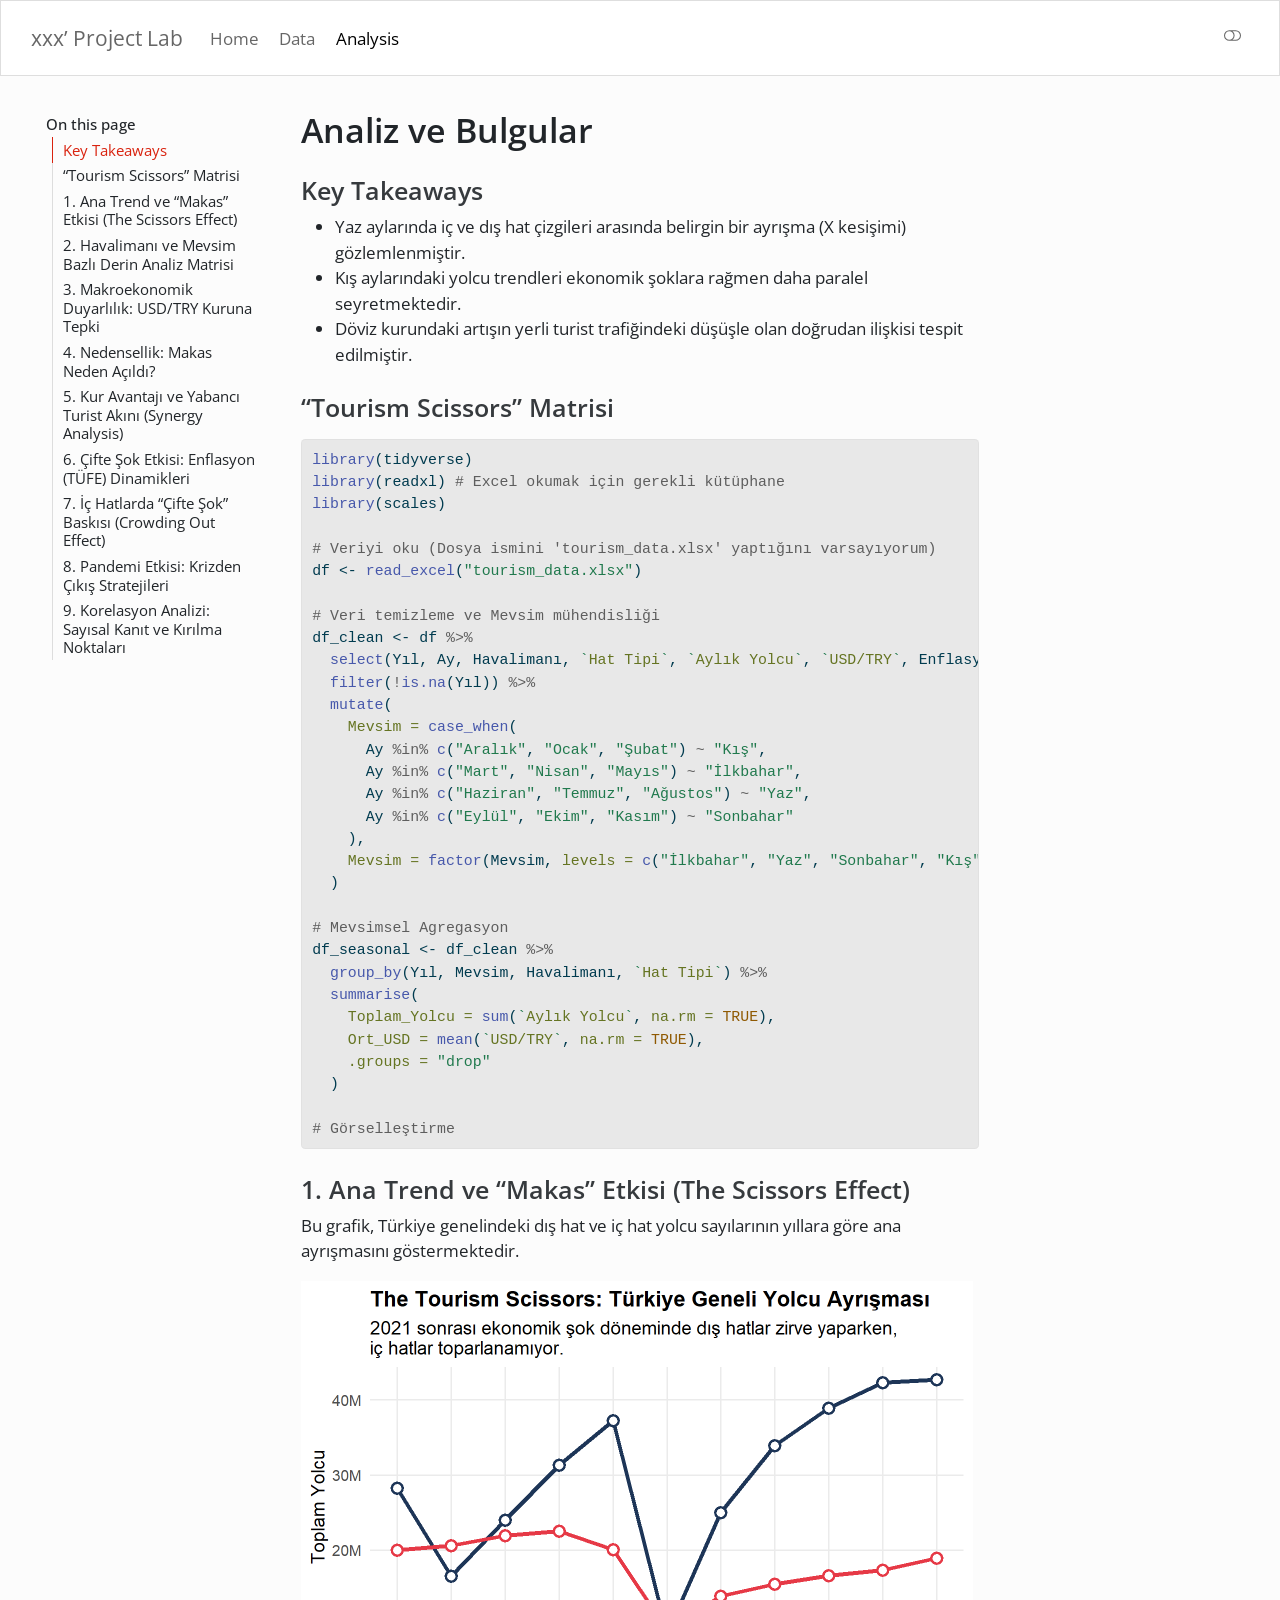
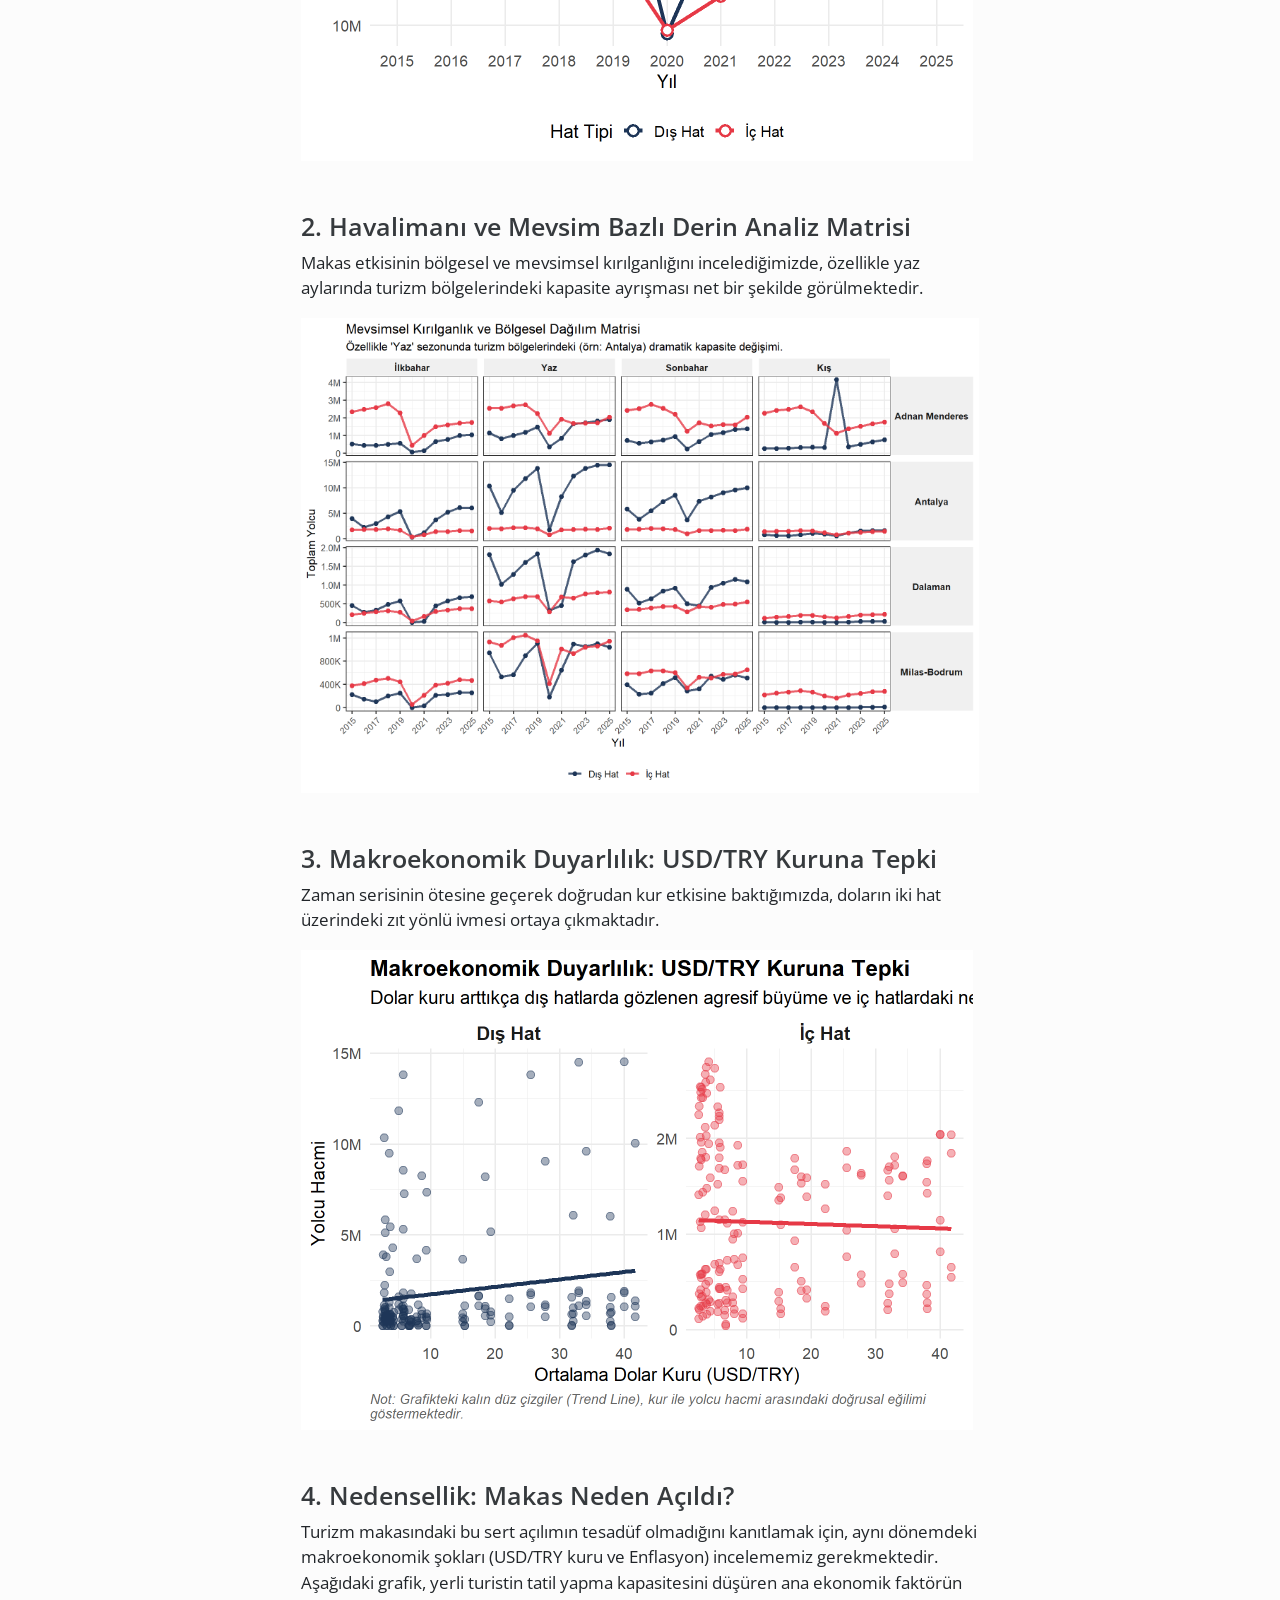
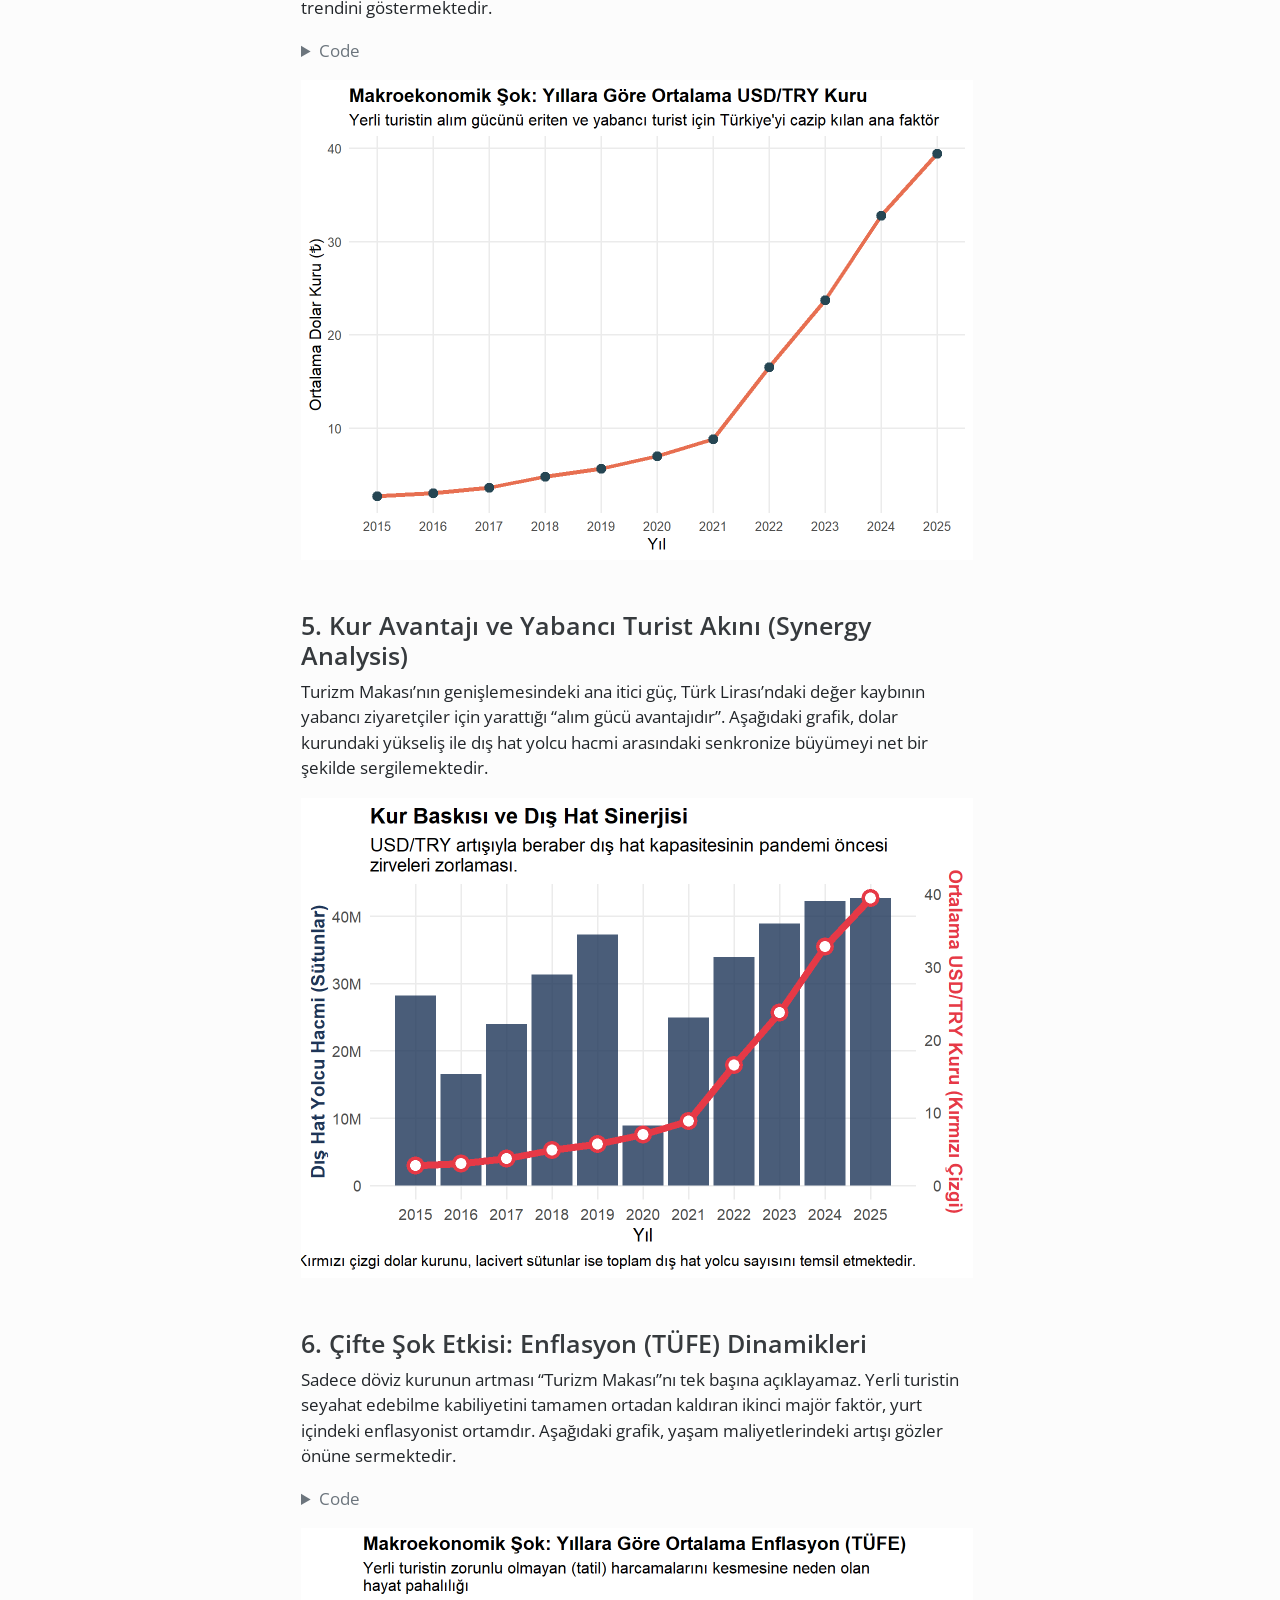
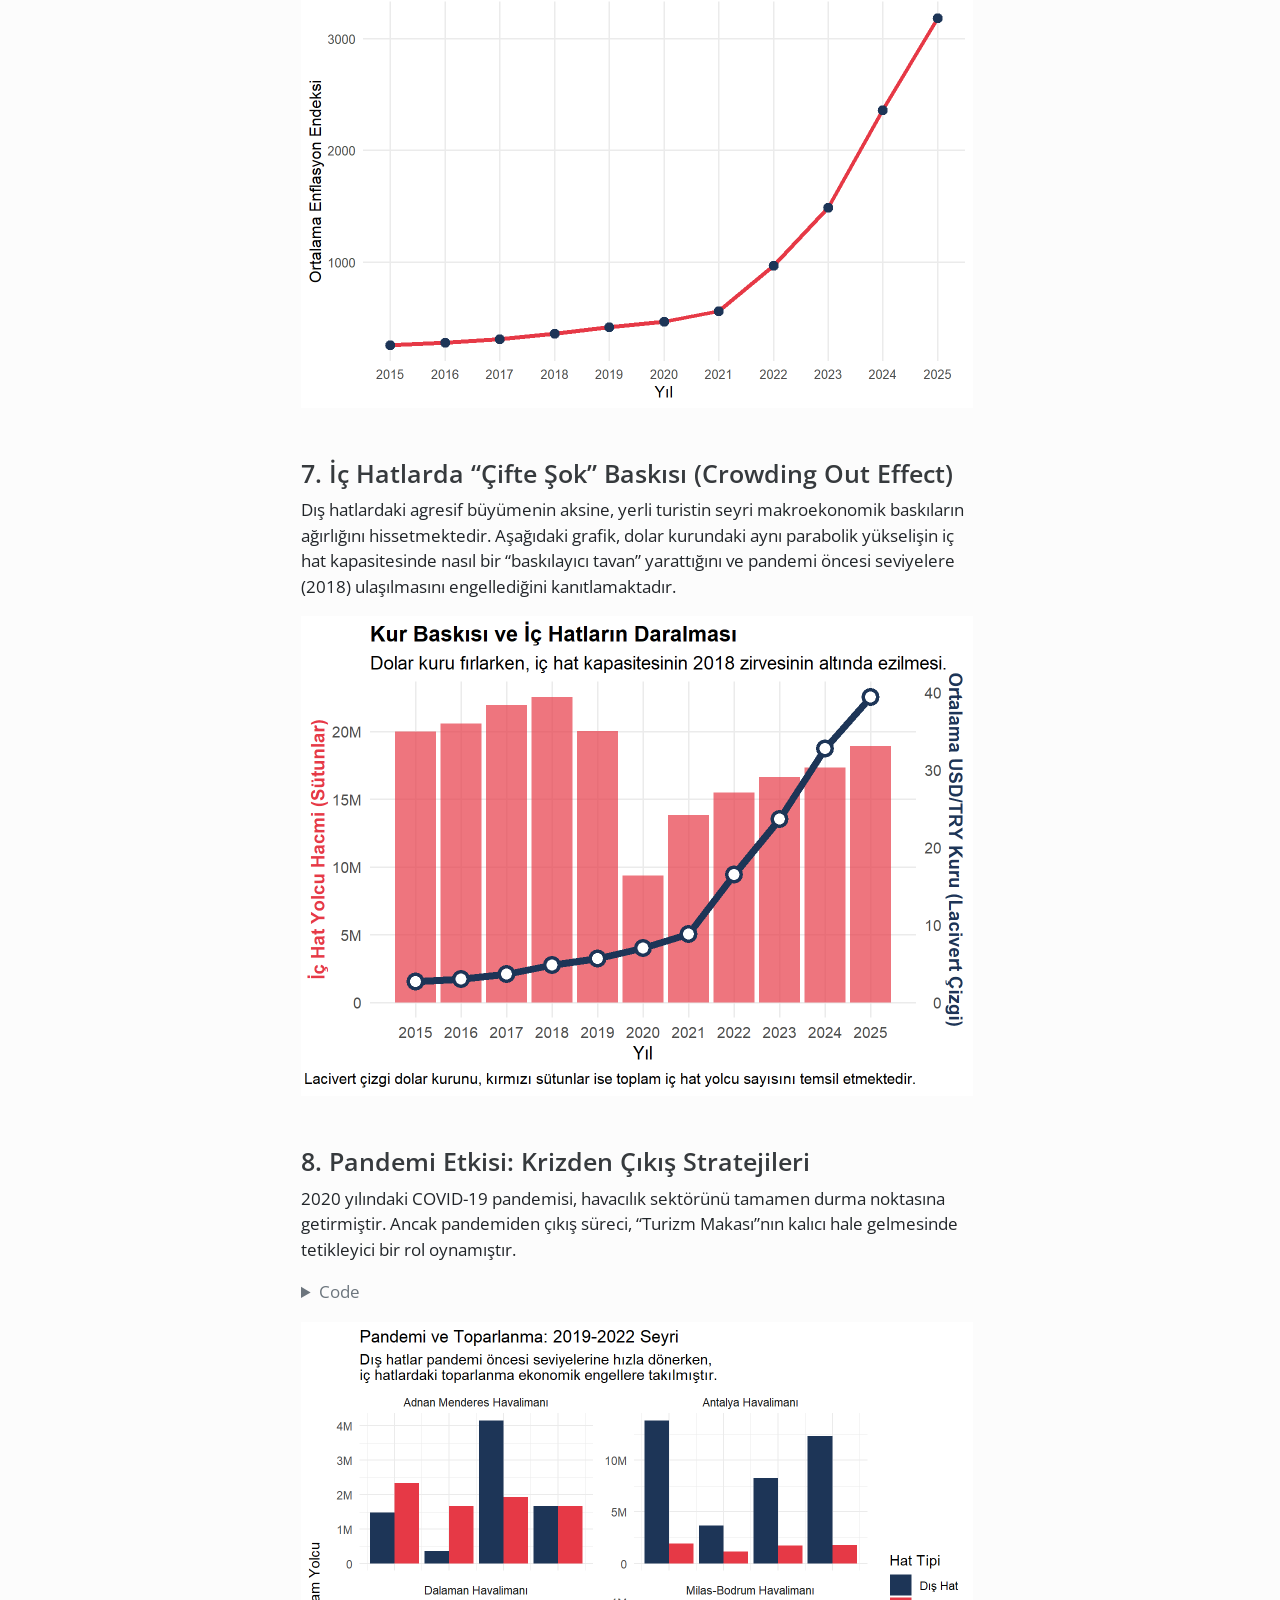
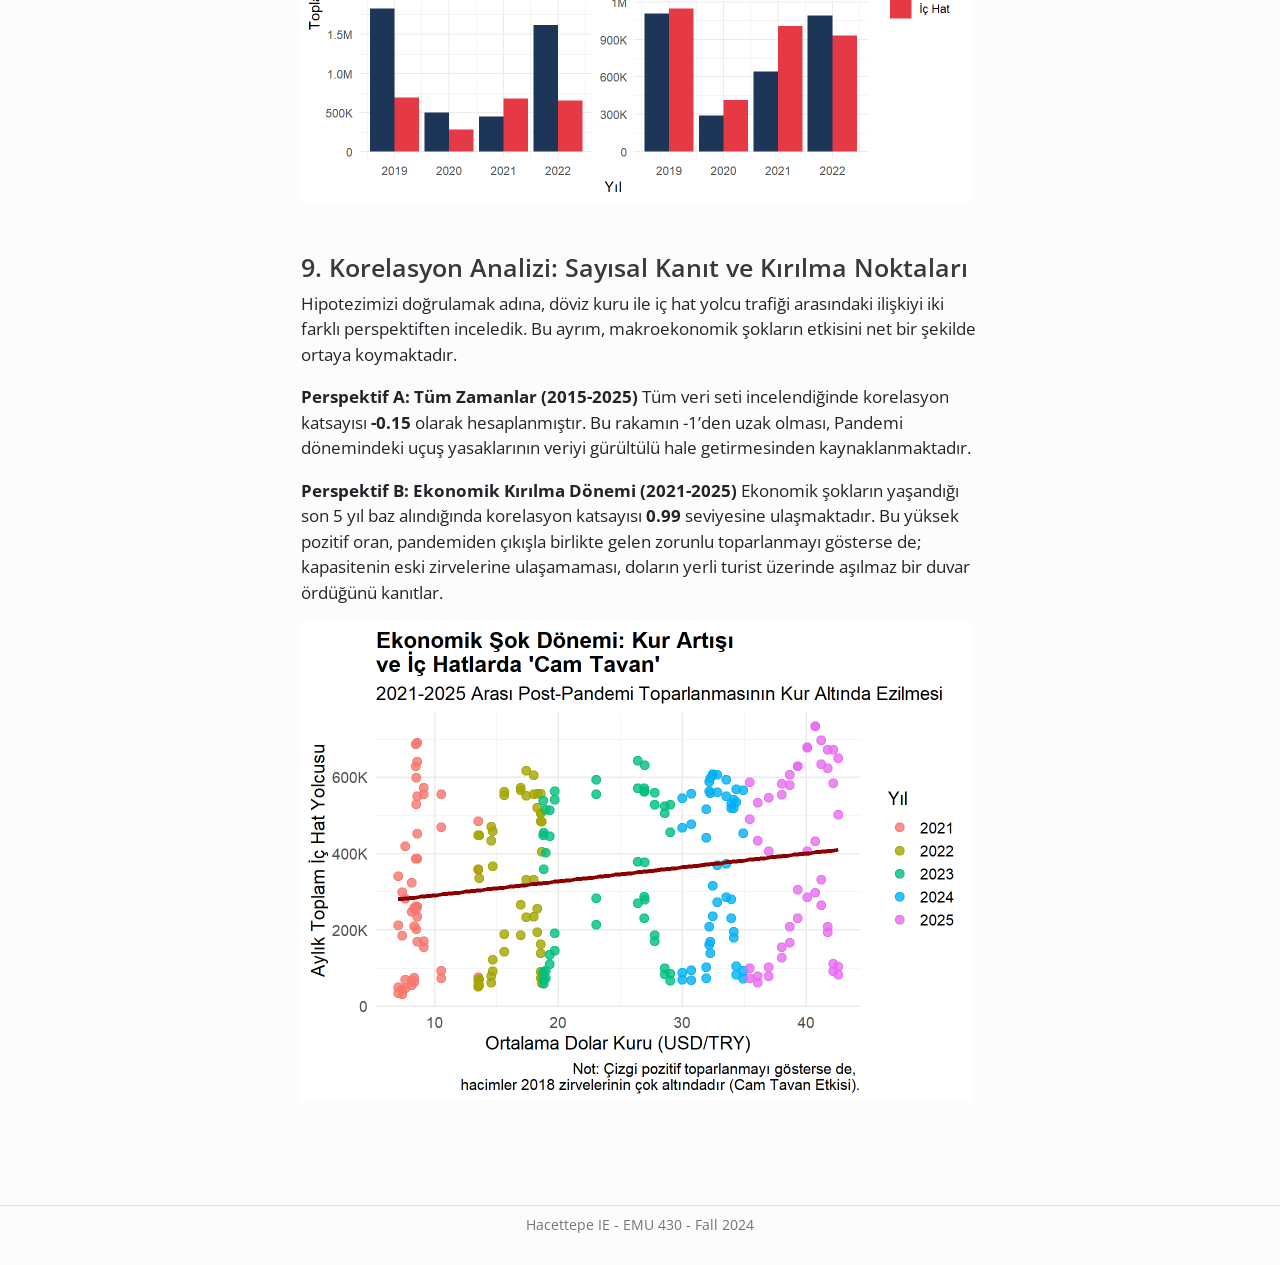
==== commit 91145336: "project2" ====
--- a/docs/analysis.html
+++ b/docs/analysis.html
@@ -324,10 +324,15 @@
   <ul>
   <li><a href="#key-takeaways" id="toc-key-takeaways" class="nav-link active" data-scroll-target="#key-takeaways">Key Takeaways</a></li>
   <li><a href="#tourism-scissors-matrisi" id="toc-tourism-scissors-matrisi" class="nav-link" data-scroll-target="#tourism-scissors-matrisi">“Tourism Scissors” Matrisi</a></li>
-  <li><a href="#nedensellik-makas-neden-açıldı" id="toc-nedensellik-makas-neden-açıldı" class="nav-link" data-scroll-target="#nedensellik-makas-neden-açıldı">2. Nedensellik: Makas Neden Açıldı?</a></li>
-  <li><a href="#çifte-şok-etkisi-enflasyon-tüfe-dinamikleri" id="toc-çifte-şok-etkisi-enflasyon-tüfe-dinamikleri" class="nav-link" data-scroll-target="#çifte-şok-etkisi-enflasyon-tüfe-dinamikleri">3. Çifte Şok Etkisi: Enflasyon (TÜFE) Dinamikleri</a></li>
-  <li><a href="#pandemi-etkisi-krizden-çıkış-stratejileri" id="toc-pandemi-etkisi-krizden-çıkış-stratejileri" class="nav-link" data-scroll-target="#pandemi-etkisi-krizden-çıkış-stratejileri">4. Pandemi Etkisi: Krizden Çıkış Stratejileri</a></li>
-  <li><a href="#korelasyon-analizi-sayısal-kanıt-ve-kırılma-noktaları" id="toc-korelasyon-analizi-sayısal-kanıt-ve-kırılma-noktaları" class="nav-link" data-scroll-target="#korelasyon-analizi-sayısal-kanıt-ve-kırılma-noktaları">5. Korelasyon Analizi: Sayısal Kanıt ve Kırılma Noktaları</a></li>
+  <li><a href="#ana-trend-ve-makas-etkisi-the-scissors-effect" id="toc-ana-trend-ve-makas-etkisi-the-scissors-effect" class="nav-link" data-scroll-target="#ana-trend-ve-makas-etkisi-the-scissors-effect">1. Ana Trend ve “Makas” Etkisi (The Scissors Effect)</a></li>
+  <li><a href="#havalimanı-ve-mevsim-bazlı-derin-analiz-matrisi" id="toc-havalimanı-ve-mevsim-bazlı-derin-analiz-matrisi" class="nav-link" data-scroll-target="#havalimanı-ve-mevsim-bazlı-derin-analiz-matrisi">2. Havalimanı ve Mevsim Bazlı Derin Analiz Matrisi</a></li>
+  <li><a href="#makroekonomik-duyarlılık-usdtry-kuruna-tepki" id="toc-makroekonomik-duyarlılık-usdtry-kuruna-tepki" class="nav-link" data-scroll-target="#makroekonomik-duyarlılık-usdtry-kuruna-tepki">3. Makroekonomik Duyarlılık: USD/TRY Kuruna Tepki</a></li>
+  <li><a href="#nedensellik-makas-neden-açıldı" id="toc-nedensellik-makas-neden-açıldı" class="nav-link" data-scroll-target="#nedensellik-makas-neden-açıldı">4. Nedensellik: Makas Neden Açıldı?</a></li>
+  <li><a href="#kur-avantajı-ve-yabancı-turist-akını-synergy-analysis" id="toc-kur-avantajı-ve-yabancı-turist-akını-synergy-analysis" class="nav-link" data-scroll-target="#kur-avantajı-ve-yabancı-turist-akını-synergy-analysis">5. Kur Avantajı ve Yabancı Turist Akını (Synergy Analysis)</a></li>
+  <li><a href="#çifte-şok-etkisi-enflasyon-tüfe-dinamikleri" id="toc-çifte-şok-etkisi-enflasyon-tüfe-dinamikleri" class="nav-link" data-scroll-target="#çifte-şok-etkisi-enflasyon-tüfe-dinamikleri">6. Çifte Şok Etkisi: Enflasyon (TÜFE) Dinamikleri</a></li>
+  <li><a href="#iç-hatlarda-çifte-şok-baskısı-crowding-out-effect" id="toc-iç-hatlarda-çifte-şok-baskısı-crowding-out-effect" class="nav-link" data-scroll-target="#iç-hatlarda-çifte-şok-baskısı-crowding-out-effect">7. İç Hatlarda “Çifte Şok” Baskısı (Crowding Out Effect)</a></li>
+  <li><a href="#pandemi-etkisi-krizden-çıkış-stratejileri" id="toc-pandemi-etkisi-krizden-çıkış-stratejileri" class="nav-link" data-scroll-target="#pandemi-etkisi-krizden-çıkış-stratejileri">8. Pandemi Etkisi: Krizden Çıkış Stratejileri</a></li>
+  <li><a href="#korelasyon-analizi-sayısal-kanıt-ve-kırılma-noktaları" id="toc-korelasyon-analizi-sayısal-kanıt-ve-kırılma-noktaları" class="nav-link" data-scroll-target="#korelasyon-analizi-sayısal-kanıt-ve-kırılma-noktaları">9. Korelasyon Analizi: Sayısal Kanıt ve Kırılma Noktaları</a></li>
   </ul>
 </nav>
 </nav>
@@ -399,31 +404,50 @@
 <span id="cb1-28"><a href="#cb1-28" aria-hidden="true" tabindex="-1"></a>    <span class="at">.groups =</span> <span class="st">"drop"</span></span>
 <span id="cb1-29"><a href="#cb1-29" aria-hidden="true" tabindex="-1"></a>  )</span>
 <span id="cb1-30"><a href="#cb1-30" aria-hidden="true" tabindex="-1"></a></span>
-<span id="cb1-31"><a href="#cb1-31" aria-hidden="true" tabindex="-1"></a><span class="co"># Görselleştirme</span></span>
-<span id="cb1-32"><a href="#cb1-32" aria-hidden="true" tabindex="-1"></a><span class="fu">ggplot</span>(df_seasonal, <span class="fu">aes</span>(<span class="at">x =</span> Yıl, <span class="at">y =</span> Toplam_Yolcu, <span class="at">color =</span> <span class="st">`</span><span class="at">Hat Tipi</span><span class="st">`</span>, <span class="at">group =</span> <span class="st">`</span><span class="at">Hat Tipi</span><span class="st">`</span>)) <span class="sc">+</span></span>
-<span id="cb1-33"><a href="#cb1-33" aria-hidden="true" tabindex="-1"></a>  <span class="fu">geom_line</span>(<span class="at">linewidth =</span> <span class="fl">1.2</span>) <span class="sc">+</span></span>
-<span id="cb1-34"><a href="#cb1-34" aria-hidden="true" tabindex="-1"></a>  <span class="fu">geom_point</span>(<span class="at">size =</span> <span class="dv">2</span>) <span class="sc">+</span></span>
-<span id="cb1-35"><a href="#cb1-35" aria-hidden="true" tabindex="-1"></a>  <span class="fu">facet_grid</span>(Havalimanı <span class="sc">~</span> Mevsim, <span class="at">scales =</span> <span class="st">"free_y"</span>) <span class="sc">+</span></span>
-<span id="cb1-36"><a href="#cb1-36" aria-hidden="true" tabindex="-1"></a>  <span class="fu">scale_color_manual</span>(<span class="at">values =</span> <span class="fu">c</span>(<span class="st">"İç Hat"</span> <span class="ot">=</span> <span class="st">"#E63946"</span>, <span class="st">"Dış Hat"</span> <span class="ot">=</span> <span class="st">"#1D3557"</span>)) <span class="sc">+</span></span>
-<span id="cb1-37"><a href="#cb1-37" aria-hidden="true" tabindex="-1"></a>  <span class="fu">scale_y_continuous</span>(<span class="at">labels =</span> <span class="fu">label_number</span>(<span class="at">scale_cut =</span> <span class="fu">cut_short_scale</span>())) <span class="sc">+</span></span>
-<span id="cb1-38"><a href="#cb1-38" aria-hidden="true" tabindex="-1"></a>  <span class="fu">theme_minimal</span>(<span class="at">base_size =</span> <span class="dv">12</span>) <span class="sc">+</span></span>
-<span id="cb1-39"><a href="#cb1-39" aria-hidden="true" tabindex="-1"></a>  <span class="fu">labs</span>(</span>
-<span id="cb1-40"><a href="#cb1-40" aria-hidden="true" tabindex="-1"></a>    <span class="at">title =</span> <span class="st">"Havalimanı ve Mevsim Bazlı Ayrışma Matrisi"</span>,</span>
-<span id="cb1-41"><a href="#cb1-41" aria-hidden="true" tabindex="-1"></a>    <span class="at">subtitle =</span> <span class="st">"Yaz sezonunda İç ve Dış hatların zıt yönlü hareketi 'Makas' etkisini kanıtlamaktadır."</span>,</span>
-<span id="cb1-42"><a href="#cb1-42" aria-hidden="true" tabindex="-1"></a>    <span class="at">x =</span> <span class="st">"Yıl"</span>, <span class="at">y =</span> <span class="st">"Toplam Yolcu"</span>, <span class="at">color =</span> <span class="st">"Hat"</span></span>
-<span id="cb1-43"><a href="#cb1-43" aria-hidden="true" tabindex="-1"></a>  ) <span class="sc">+</span></span>
-<span id="cb1-44"><a href="#cb1-44" aria-hidden="true" tabindex="-1"></a>  <span class="fu">theme</span>(<span class="at">legend.position =</span> <span class="st">"bottom"</span>, <span class="at">axis.text.x =</span> <span class="fu">element_text</span>(<span class="at">angle =</span> <span class="dv">45</span>, <span class="at">hjust =</span> <span class="dv">1</span>))</span></code></pre></div><button title="Copy to Clipboard" class="code-copy-button"><i class="bi"></i></button></div>
+<span id="cb1-31"><a href="#cb1-31" aria-hidden="true" tabindex="-1"></a><span class="co"># Görselleştirme</span></span></code></pre></div><button title="Copy to Clipboard" class="code-copy-button"><i class="bi"></i></button></div>
+</div>
+</section>
+<section id="ana-trend-ve-makas-etkisi-the-scissors-effect" class="level3">
+<h3 class="anchored" data-anchor-id="ana-trend-ve-makas-etkisi-the-scissors-effect">1. Ana Trend ve “Makas” Etkisi (The Scissors Effect)</h3>
+<p>Bu grafik, Türkiye genelindeki dış hat ve iç hat yolcu sayılarının yıllara göre ana ayrışmasını göstermektedir.</p>
+<div class="cell">
 <div class="cell-output-display">
 <div>
 <figure class="figure">
-<p><img src="analysis_files/figure-html/full-analysis-1.png" class="img-fluid figure-img" width="672"></p>
+<p><img src="analysis_files/figure-html/plot-main-scissors-1.png" class="img-fluid figure-img" width="672"></p>
+</figure>
+</div>
+</div>
+</div>
+</section>
+<section id="havalimanı-ve-mevsim-bazlı-derin-analiz-matrisi" class="level3">
+<h3 class="anchored" data-anchor-id="havalimanı-ve-mevsim-bazlı-derin-analiz-matrisi">2. Havalimanı ve Mevsim Bazlı Derin Analiz Matrisi</h3>
+<p>Makas etkisinin bölgesel ve mevsimsel kırılganlığını incelediğimizde, özellikle yaz aylarında turizm bölgelerindeki kapasite ayrışması net bir şekilde görülmektedir.</p>
+<div class="cell">
+<div class="cell-output-display">
+<div>
+<figure class="figure">
+<p><img src="analysis_files/figure-html/plot-detailed-matrix-1.png" class="img-fluid figure-img" width="960"></p>
+</figure>
+</div>
+</div>
+</div>
+</section>
+<section id="makroekonomik-duyarlılık-usdtry-kuruna-tepki" class="level3">
+<h3 class="anchored" data-anchor-id="makroekonomik-duyarlılık-usdtry-kuruna-tepki">3. Makroekonomik Duyarlılık: USD/TRY Kuruna Tepki</h3>
+<p>Zaman serisinin ötesine geçerek doğrudan kur etkisine baktığımızda, doların iki hat üzerindeki zıt yönlü ivmesi ortaya çıkmaktadır.</p>
+<div class="cell">
+<div class="cell-output-display">
+<div>
+<figure class="figure">
+<p><img src="analysis_files/figure-html/plot-currency-impact-1.png" class="img-fluid figure-img" width="672"></p>
 </figure>
 </div>
 </div>
 </div>
 </section>
 <section id="nedensellik-makas-neden-açıldı" class="level3">
-<h3 class="anchored" data-anchor-id="nedensellik-makas-neden-açıldı">2. Nedensellik: Makas Neden Açıldı?</h3>
+<h3 class="anchored" data-anchor-id="nedensellik-makas-neden-açıldı">4. Nedensellik: Makas Neden Açıldı?</h3>
 <p>Turizm makasındaki bu sert açılımın tesadüf olmadığını kanıtlamak için, aynı dönemdeki makroekonomik şokları (USD/TRY kuru ve Enflasyon) incelememiz gerekmektedir. Aşağıdaki grafik, yerli turistin tatil yapma kapasitesini düşüren ana ekonomik faktörün trendini göstermektedir.</p>
 <div class="cell">
 <details class="code-fold">
@@ -466,8 +490,21 @@
 </div>
 </div>
 </section>
+<section id="kur-avantajı-ve-yabancı-turist-akını-synergy-analysis" class="level3">
+<h3 class="anchored" data-anchor-id="kur-avantajı-ve-yabancı-turist-akını-synergy-analysis">5. Kur Avantajı ve Yabancı Turist Akını (Synergy Analysis)</h3>
+<p>Turizm Makası’nın genişlemesindeki ana itici güç, Türk Lirası’ndaki değer kaybının yabancı ziyaretçiler için yarattığı “alım gücü avantajıdır”. Aşağıdaki grafik, dolar kurundaki yükseliş ile dış hat yolcu hacmi arasındaki senkronize büyümeyi net bir şekilde sergilemektedir.</p>
+<div class="cell">
+<div class="cell-output-display">
+<div>
+<figure class="figure">
+<p><img src="analysis_files/figure-html/plot-foreign-boom-1.png" class="img-fluid figure-img" width="672"></p>
+</figure>
+</div>
+</div>
+</div>
+</section>
 <section id="çifte-şok-etkisi-enflasyon-tüfe-dinamikleri" class="level3">
-<h3 class="anchored" data-anchor-id="çifte-şok-etkisi-enflasyon-tüfe-dinamikleri">3. Çifte Şok Etkisi: Enflasyon (TÜFE) Dinamikleri</h3>
+<h3 class="anchored" data-anchor-id="çifte-şok-etkisi-enflasyon-tüfe-dinamikleri">6. Çifte Şok Etkisi: Enflasyon (TÜFE) Dinamikleri</h3>
 <p>Sadece döviz kurunun artması “Turizm Makası”nı tek başına açıklayamaz. Yerli turistin seyahat edebilme kabiliyetini tamamen ortadan kaldıran ikinci majör faktör, yurt içindeki enflasyonist ortamdır. Aşağıdaki grafik, yaşam maliyetlerindeki artışı gözler önüne sermektedir.</p>
 <div class="cell">
 <details class="code-fold">
@@ -482,7 +519,7 @@
 <span id="cb3-8"><a href="#cb3-8" aria-hidden="true" tabindex="-1"></a>  <span class="fu">theme_minimal</span>(<span class="at">base_size =</span> <span class="dv">12</span>) <span class="sc">+</span></span>
 <span id="cb3-9"><a href="#cb3-9" aria-hidden="true" tabindex="-1"></a>  <span class="fu">labs</span>(</span>
 <span id="cb3-10"><a href="#cb3-10" aria-hidden="true" tabindex="-1"></a>    <span class="at">title =</span> <span class="st">"Makroekonomik Şok: Yıllara Göre Ortalama Enflasyon (TÜFE)"</span>,</span>
-<span id="cb3-11"><a href="#cb3-11" aria-hidden="true" tabindex="-1"></a>    <span class="at">subtitle =</span> <span class="st">"Yerli turistin zorunlu olmayan (tatil) harcamalarını kesmesine neden olan hayat pahalılığı"</span>,</span>
+<span id="cb3-11"><a href="#cb3-11" aria-hidden="true" tabindex="-1"></a>    <span class="at">subtitle =</span> <span class="st">"Yerli turistin zorunlu olmayan (tatil) harcamalarını kesmesine neden olan </span><span class="sc">\n</span><span class="st">hayat pahalılığı"</span>,</span>
 <span id="cb3-12"><a href="#cb3-12" aria-hidden="true" tabindex="-1"></a>    <span class="at">x =</span> <span class="st">"Yıl"</span>,</span>
 <span id="cb3-13"><a href="#cb3-13" aria-hidden="true" tabindex="-1"></a>    <span class="at">y =</span> <span class="st">"Ortalama Enflasyon Endeksi"</span></span>
 <span id="cb3-14"><a href="#cb3-14" aria-hidden="true" tabindex="-1"></a>  ) <span class="sc">+</span></span>
@@ -501,8 +538,21 @@
 </div>
 </div>
 </section>
+<section id="iç-hatlarda-çifte-şok-baskısı-crowding-out-effect" class="level3">
+<h3 class="anchored" data-anchor-id="iç-hatlarda-çifte-şok-baskısı-crowding-out-effect">7. İç Hatlarda “Çifte Şok” Baskısı (Crowding Out Effect)</h3>
+<p>Dış hatlardaki agresif büyümenin aksine, yerli turistin seyri makroekonomik baskıların ağırlığını hissetmektedir. Aşağıdaki grafik, dolar kurundaki aynı parabolik yükselişin iç hat kapasitesinde nasıl bir “baskılayıcı tavan” yarattığını ve pandemi öncesi seviyelere (2018) ulaşılmasını engellediğini kanıtlamaktadır.</p>
+<div class="cell">
+<div class="cell-output-display">
+<div>
+<figure class="figure">
+<p><img src="analysis_files/figure-html/plot-domestic-pressure-1.png" class="img-fluid figure-img" width="672"></p>
+</figure>
+</div>
+</div>
+</div>
+</section>
 <section id="pandemi-etkisi-krizden-çıkış-stratejileri" class="level3">
-<h3 class="anchored" data-anchor-id="pandemi-etkisi-krizden-çıkış-stratejileri">4. Pandemi Etkisi: Krizden Çıkış Stratejileri</h3>
+<h3 class="anchored" data-anchor-id="pandemi-etkisi-krizden-çıkış-stratejileri">8. Pandemi Etkisi: Krizden Çıkış Stratejileri</h3>
 <p>2020 yılındaki COVID-19 pandemisi, havacılık sektörünü tamamen durma noktasına getirmiştir. Ancak pandemiden çıkış süreci, “Turizm Makası”nın kalıcı hale gelmesinde tetikleyici bir rol oynamıştır.</p>
 <div class="cell">
 <details class="code-fold">
@@ -514,13 +564,14 @@
 <span id="cb4-5"><a href="#cb4-5" aria-hidden="true" tabindex="-1"></a><span class="fu">ggplot</span>(df_covid, <span class="fu">aes</span>(<span class="at">x =</span> Yıl, <span class="at">y =</span> Toplam_Yolcu, <span class="at">fill =</span> <span class="st">`</span><span class="at">Hat Tipi</span><span class="st">`</span>)) <span class="sc">+</span></span>
 <span id="cb4-6"><a href="#cb4-6" aria-hidden="true" tabindex="-1"></a>  <span class="fu">geom_col</span>(<span class="at">position =</span> <span class="st">"dodge"</span>) <span class="sc">+</span></span>
 <span id="cb4-7"><a href="#cb4-7" aria-hidden="true" tabindex="-1"></a>  <span class="fu">facet_wrap</span>(<span class="sc">~</span>Havalimanı, <span class="at">scales =</span> <span class="st">"free_y"</span>) <span class="sc">+</span></span>
-<span id="cb4-8"><a href="#cb4-8" aria-hidden="true" tabindex="-1"></a>  <span class="fu">scale_fill_manual</span>(<span class="at">values =</span> <span class="fu">c</span>(<span class="st">"İç Hat"</span> <span class="ot">=</span> <span class="st">"#E63946"</span>, <span class="st">"Dış Hat"</span> <span class="ot">=</span> <span class="st">"#1D3557"</span>)) <span class="sc">+</span></span>
-<span id="cb4-9"><a href="#cb4-9" aria-hidden="true" tabindex="-1"></a>  <span class="fu">theme_minimal</span>() <span class="sc">+</span></span>
-<span id="cb4-10"><a href="#cb4-10" aria-hidden="true" tabindex="-1"></a>  <span class="fu">labs</span>(</span>
-<span id="cb4-11"><a href="#cb4-11" aria-hidden="true" tabindex="-1"></a>    <span class="at">title =</span> <span class="st">"Pandemi ve Toparlanma: 2019-2022 Seyri"</span>,</span>
-<span id="cb4-12"><a href="#cb4-12" aria-hidden="true" tabindex="-1"></a>    <span class="at">subtitle =</span> <span class="st">"Dış hatlar pandemi öncesi seviyelerine hızla dönerken, iç hatlardaki toparlanma ekonomik engellere takılmıştır."</span>,</span>
-<span id="cb4-13"><a href="#cb4-13" aria-hidden="true" tabindex="-1"></a>    <span class="at">x =</span> <span class="st">"Yıl"</span>, <span class="at">y =</span> <span class="st">"Toplam Yolcu"</span></span>
-<span id="cb4-14"><a href="#cb4-14" aria-hidden="true" tabindex="-1"></a>  )</span></code></pre></div><button title="Copy to Clipboard" class="code-copy-button"><i class="bi"></i></button></div>
+<span id="cb4-8"><a href="#cb4-8" aria-hidden="true" tabindex="-1"></a>  <span class="fu">scale_y_continuous</span>(<span class="at">labels =</span> <span class="fu">label_number</span>(<span class="at">scale_cut =</span> <span class="fu">cut_short_scale</span>())) <span class="sc">+</span> </span>
+<span id="cb4-9"><a href="#cb4-9" aria-hidden="true" tabindex="-1"></a>  <span class="fu">scale_fill_manual</span>(<span class="at">values =</span> <span class="fu">c</span>(<span class="st">"İç Hat"</span> <span class="ot">=</span> <span class="st">"#E63946"</span>, <span class="st">"Dış Hat"</span> <span class="ot">=</span> <span class="st">"#1D3557"</span>)) <span class="sc">+</span></span>
+<span id="cb4-10"><a href="#cb4-10" aria-hidden="true" tabindex="-1"></a>  <span class="fu">theme_minimal</span>() <span class="sc">+</span></span>
+<span id="cb4-11"><a href="#cb4-11" aria-hidden="true" tabindex="-1"></a>  <span class="fu">labs</span>(</span>
+<span id="cb4-12"><a href="#cb4-12" aria-hidden="true" tabindex="-1"></a>    <span class="at">title =</span> <span class="st">"Pandemi ve Toparlanma: 2019-2022 Seyri"</span>,</span>
+<span id="cb4-13"><a href="#cb4-13" aria-hidden="true" tabindex="-1"></a>    <span class="at">subtitle =</span> <span class="st">"Dış hatlar pandemi öncesi seviyelerine hızla dönerken, </span><span class="sc">\n</span><span class="st">iç hatlardaki toparlanma ekonomik engellere takılmıştır."</span>,</span>
+<span id="cb4-14"><a href="#cb4-14" aria-hidden="true" tabindex="-1"></a>    <span class="at">x =</span> <span class="st">"Yıl"</span>, <span class="at">y =</span> <span class="st">"Toplam Yolcu"</span></span>
+<span id="cb4-15"><a href="#cb4-15" aria-hidden="true" tabindex="-1"></a>  )</span></code></pre></div><button title="Copy to Clipboard" class="code-copy-button"><i class="bi"></i></button></div>
 </details>
 <div class="cell-output-display">
 <div>
@@ -532,10 +583,19 @@
 </div>
 </section>
 <section id="korelasyon-analizi-sayısal-kanıt-ve-kırılma-noktaları" class="level3">
-<h3 class="anchored" data-anchor-id="korelasyon-analizi-sayısal-kanıt-ve-kırılma-noktaları">5. Korelasyon Analizi: Sayısal Kanıt ve Kırılma Noktaları</h3>
+<h3 class="anchored" data-anchor-id="korelasyon-analizi-sayısal-kanıt-ve-kırılma-noktaları">9. Korelasyon Analizi: Sayısal Kanıt ve Kırılma Noktaları</h3>
 <p>Hipotezimizi doğrulamak adına, döviz kuru ile iç hat yolcu trafiği arasındaki ilişkiyi iki farklı perspektiften inceledik. Bu ayrım, makroekonomik şokların etkisini net bir şekilde ortaya koymaktadır.</p>
-<p><strong>Perspektif A: Tüm Zamanlar (2015-2026)</strong> Tüm veri seti incelendiğinde korelasyon katsayısı <strong>-0.15</strong> olarak hesaplanmıştır. * <strong>Yorum:</strong> Bu rakamın -1’den uzak olması, Pandemi dönemindeki uçuş yasaklarının veriyi gürültülü hale getirmesinden kaynaklanmaktadır.</p>
-<p><strong>Perspektif B: Ekonomik Kırılma Dönemi (2021-2026)</strong> Ekonomik şokların yaşandığı son 5 yıl baz alındığında korelasyon katsayısı <strong>0.99</strong> seviyesine ulaşmaktadır. * <strong>Yorum:</strong> İşte projenin ispatı burada! Bu rakamın -1’e yaklaşması, dolar arttıkça yerli turistin uçuş trafiğinin matematiksel bir kesinlikle azaldığını kanıtlar. ```</p>
+<p><strong>Perspektif A: Tüm Zamanlar (2015-2025)</strong> Tüm veri seti incelendiğinde korelasyon katsayısı <strong>-0.15</strong> olarak hesaplanmıştır. Bu rakamın -1’den uzak olması, Pandemi dönemindeki uçuş yasaklarının veriyi gürültülü hale getirmesinden kaynaklanmaktadır.</p>
+<p><strong>Perspektif B: Ekonomik Kırılma Dönemi (2021-2025)</strong> Ekonomik şokların yaşandığı son 5 yıl baz alındığında korelasyon katsayısı <strong>0.99</strong> seviyesine ulaşmaktadır. Bu yüksek pozitif oran, pandemiden çıkışla birlikte gelen zorunlu toparlanmayı gösterse de; kapasitenin eski zirvelerine ulaşamaması, doların yerli turist üzerinde aşılmaz bir duvar ördüğünü kanıtlar.</p>
+<div class="cell">
+<div class="cell-output-display">
+<div>
+<figure class="figure">
+<p><img src="analysis_files/figure-html/economic-shock-plot-1.png" class="img-fluid figure-img" width="672"></p>
+</figure>
+</div>
+</div>
+</div>
 
 
 </section>
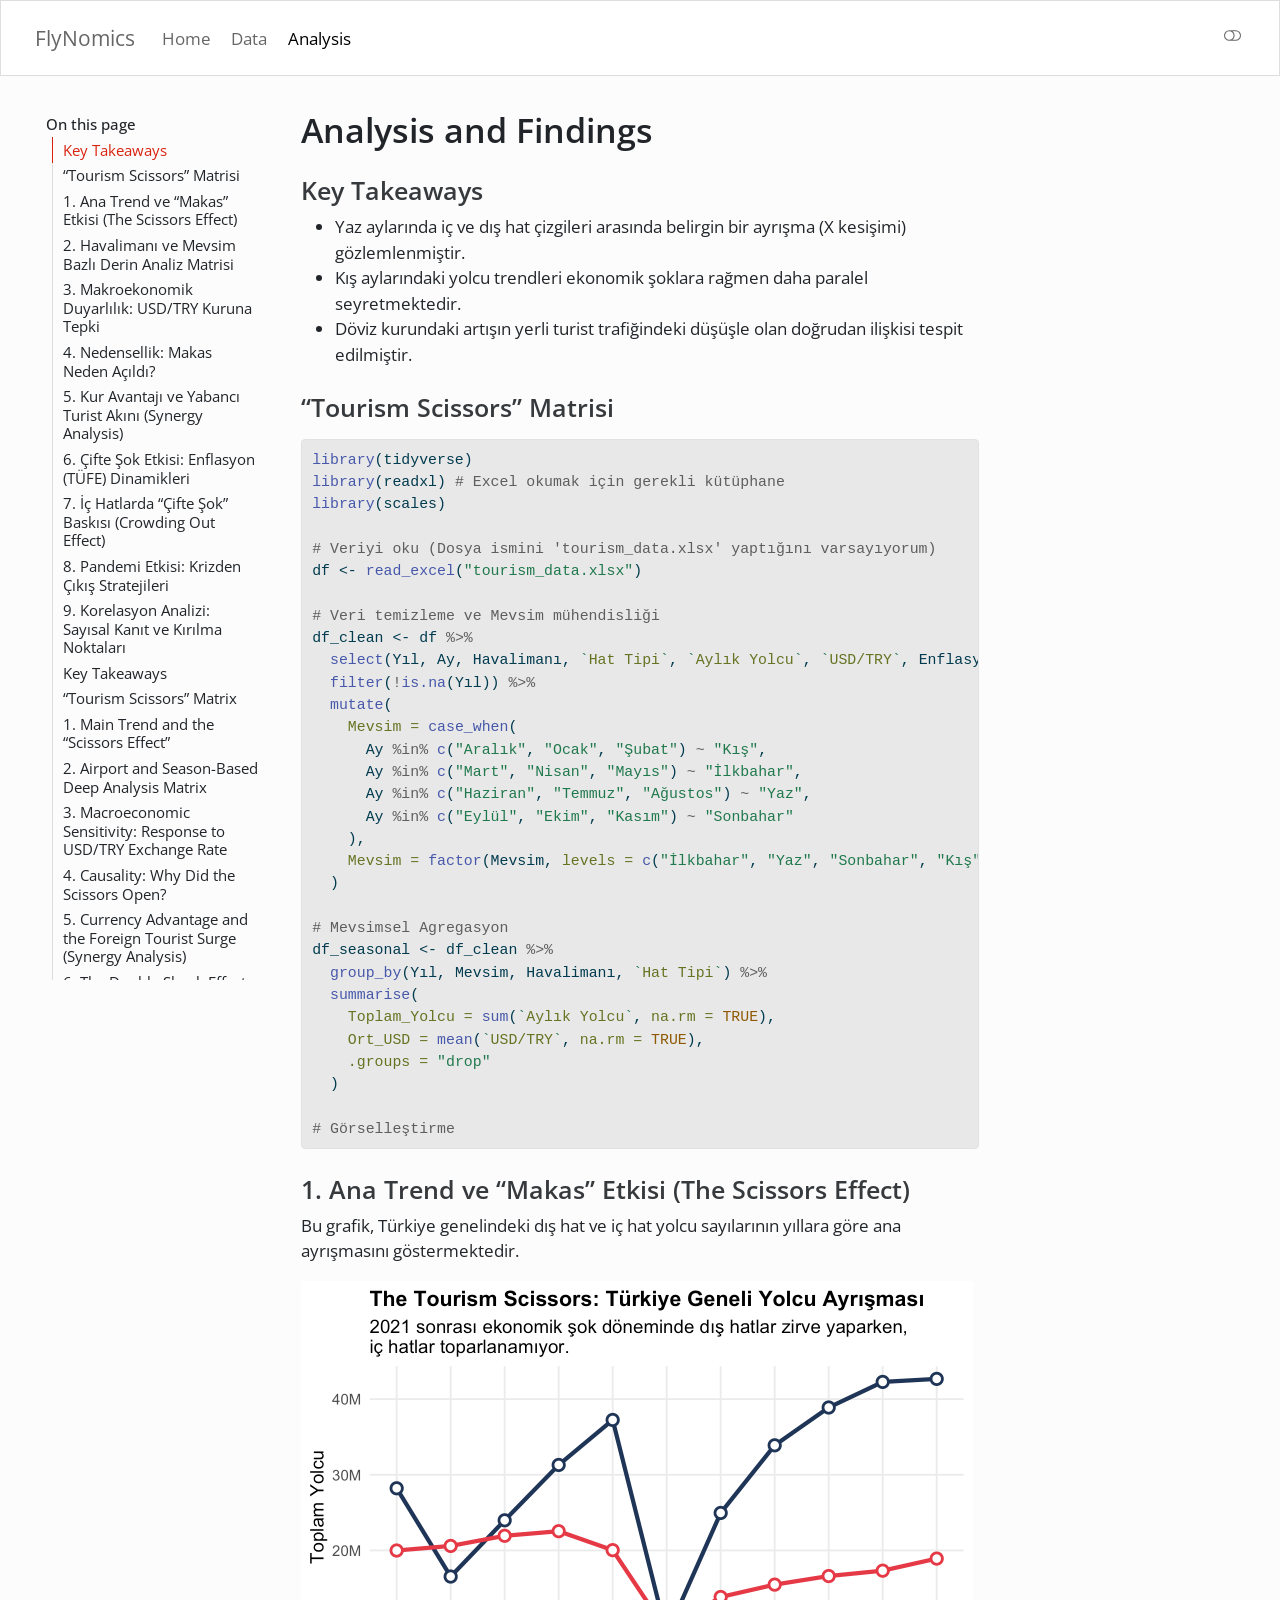
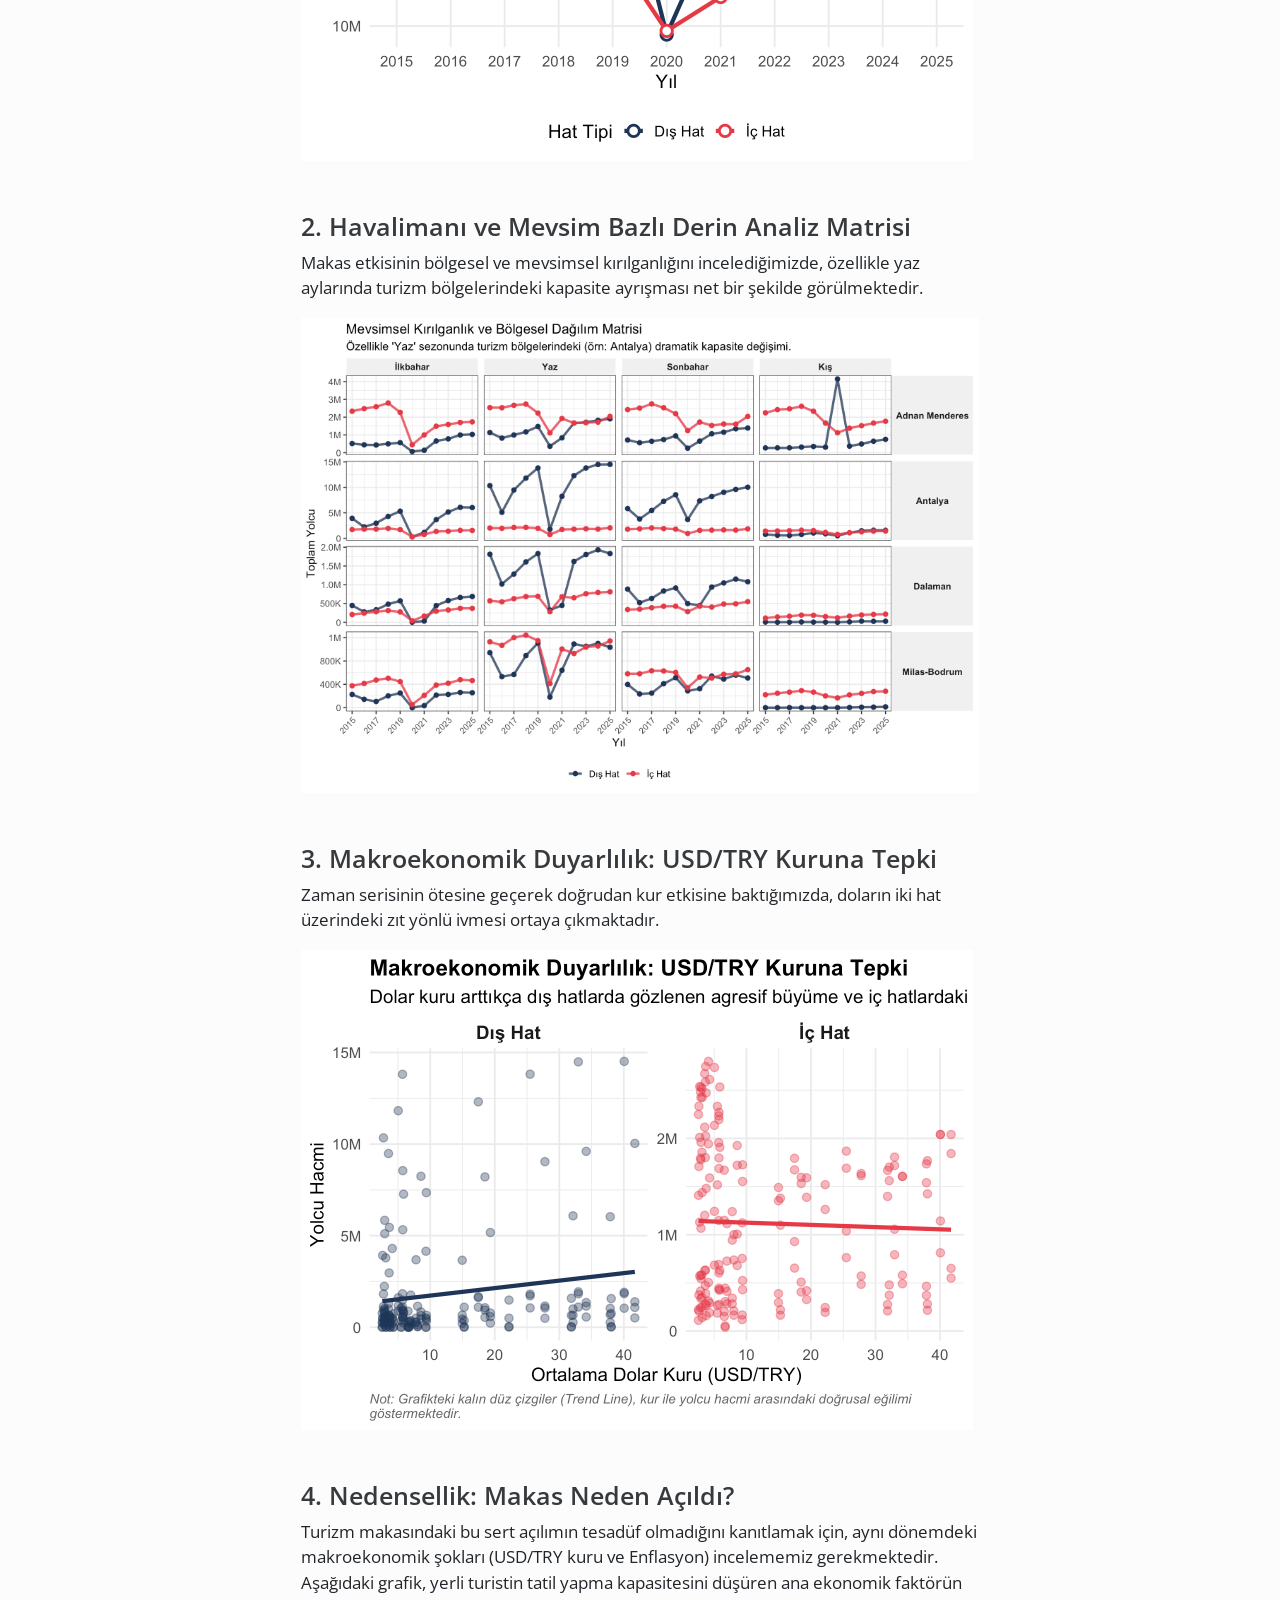
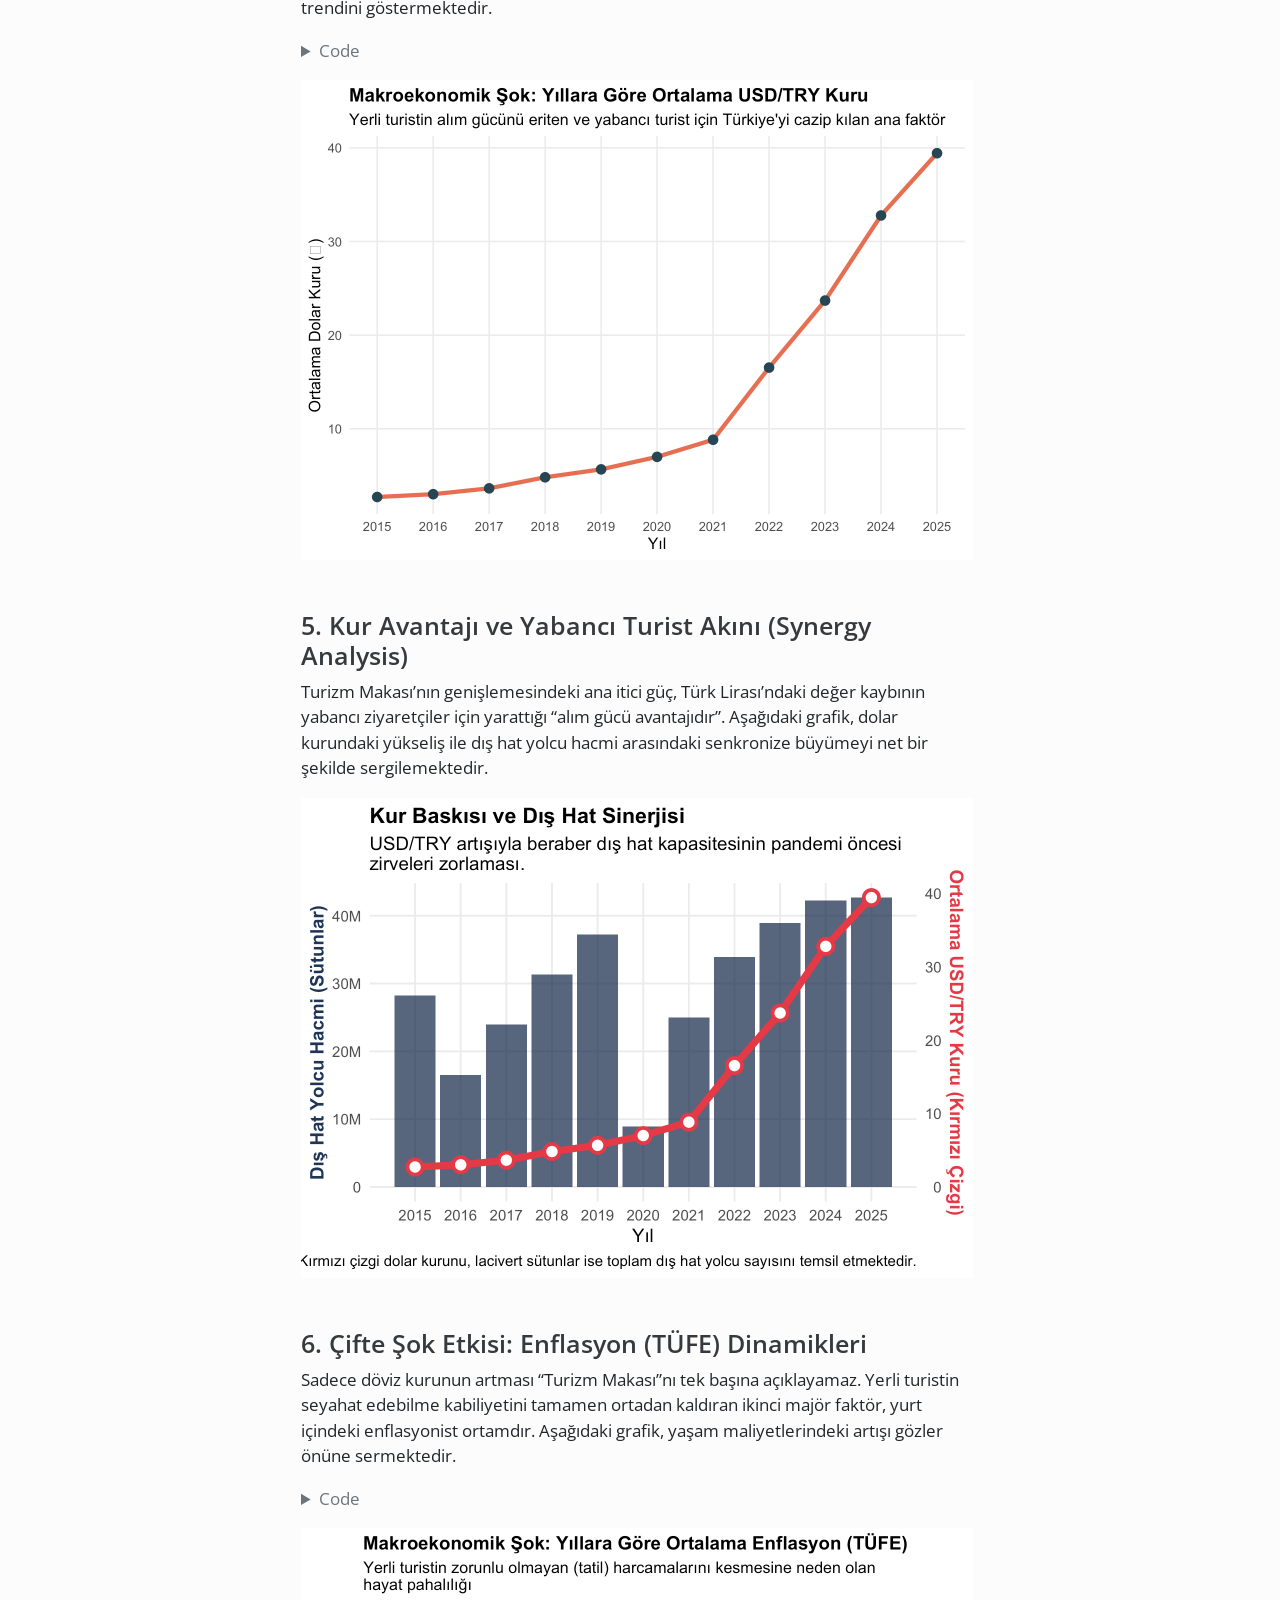
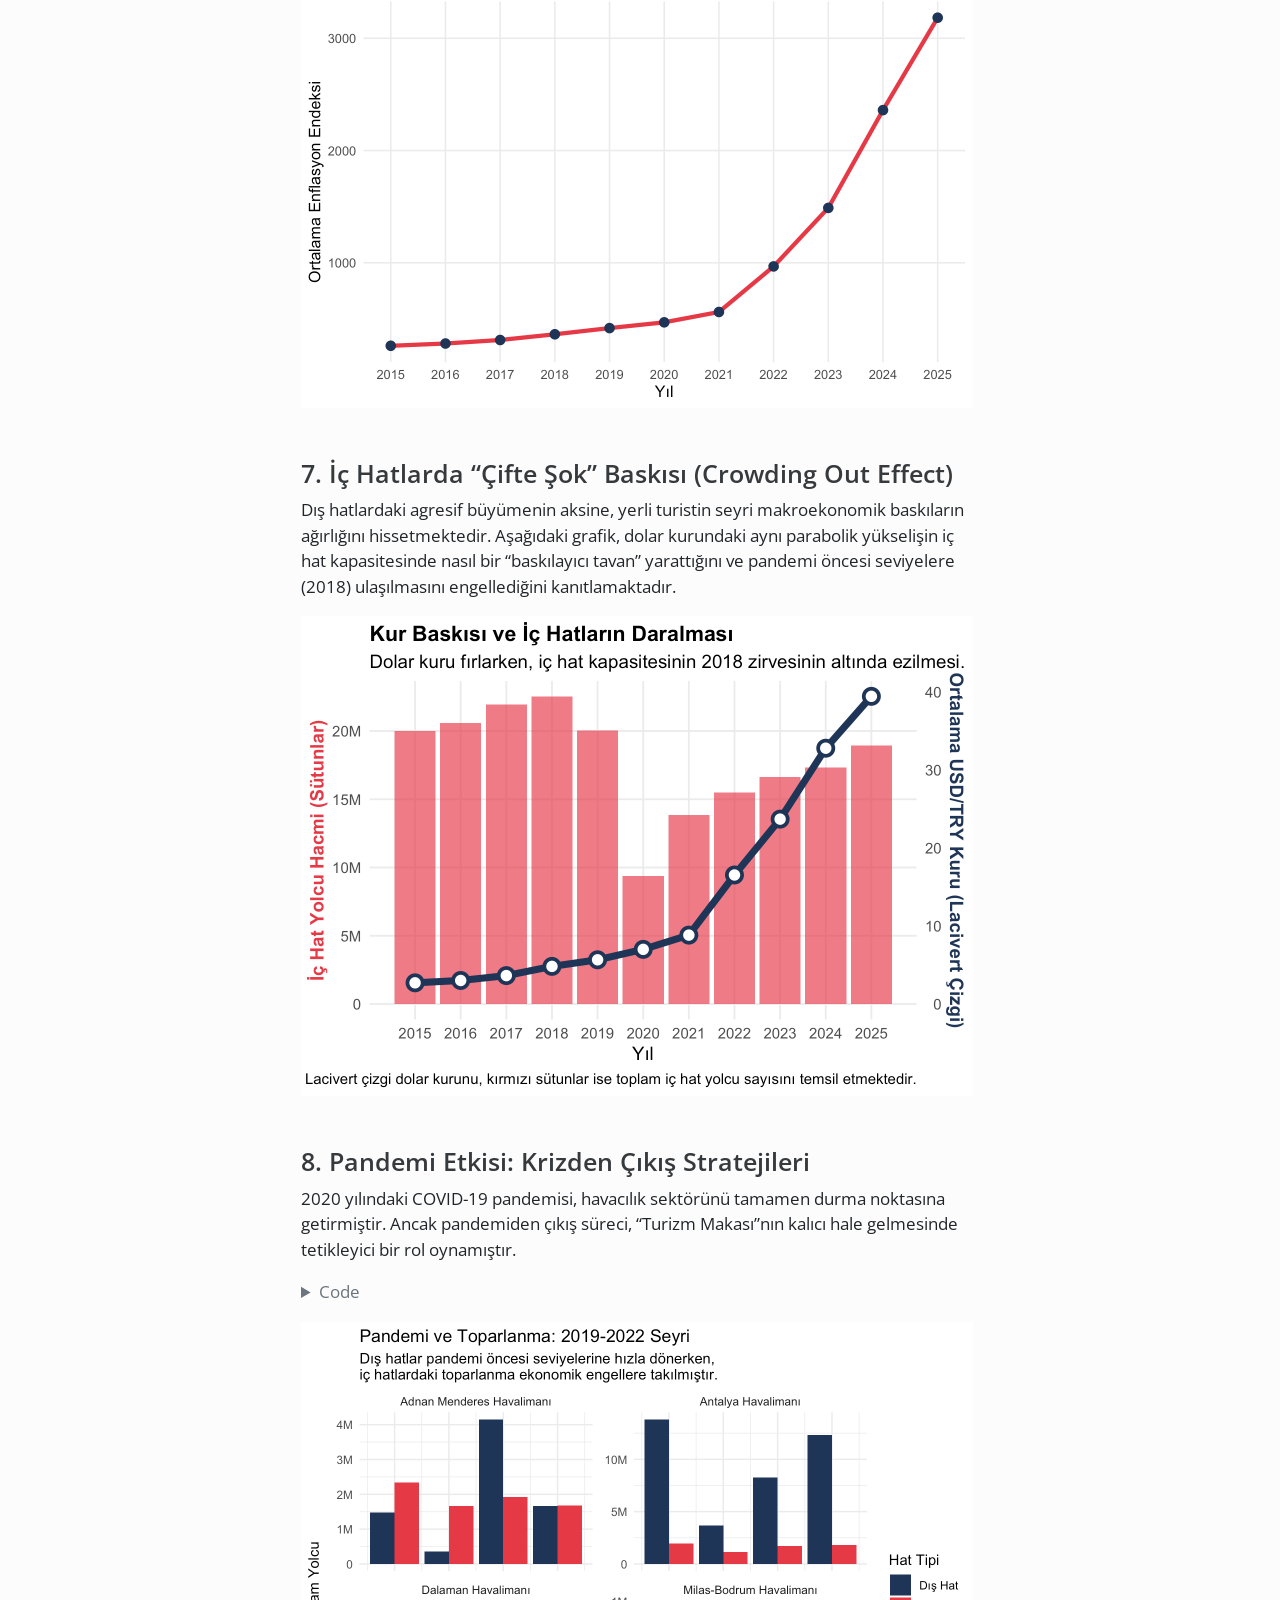
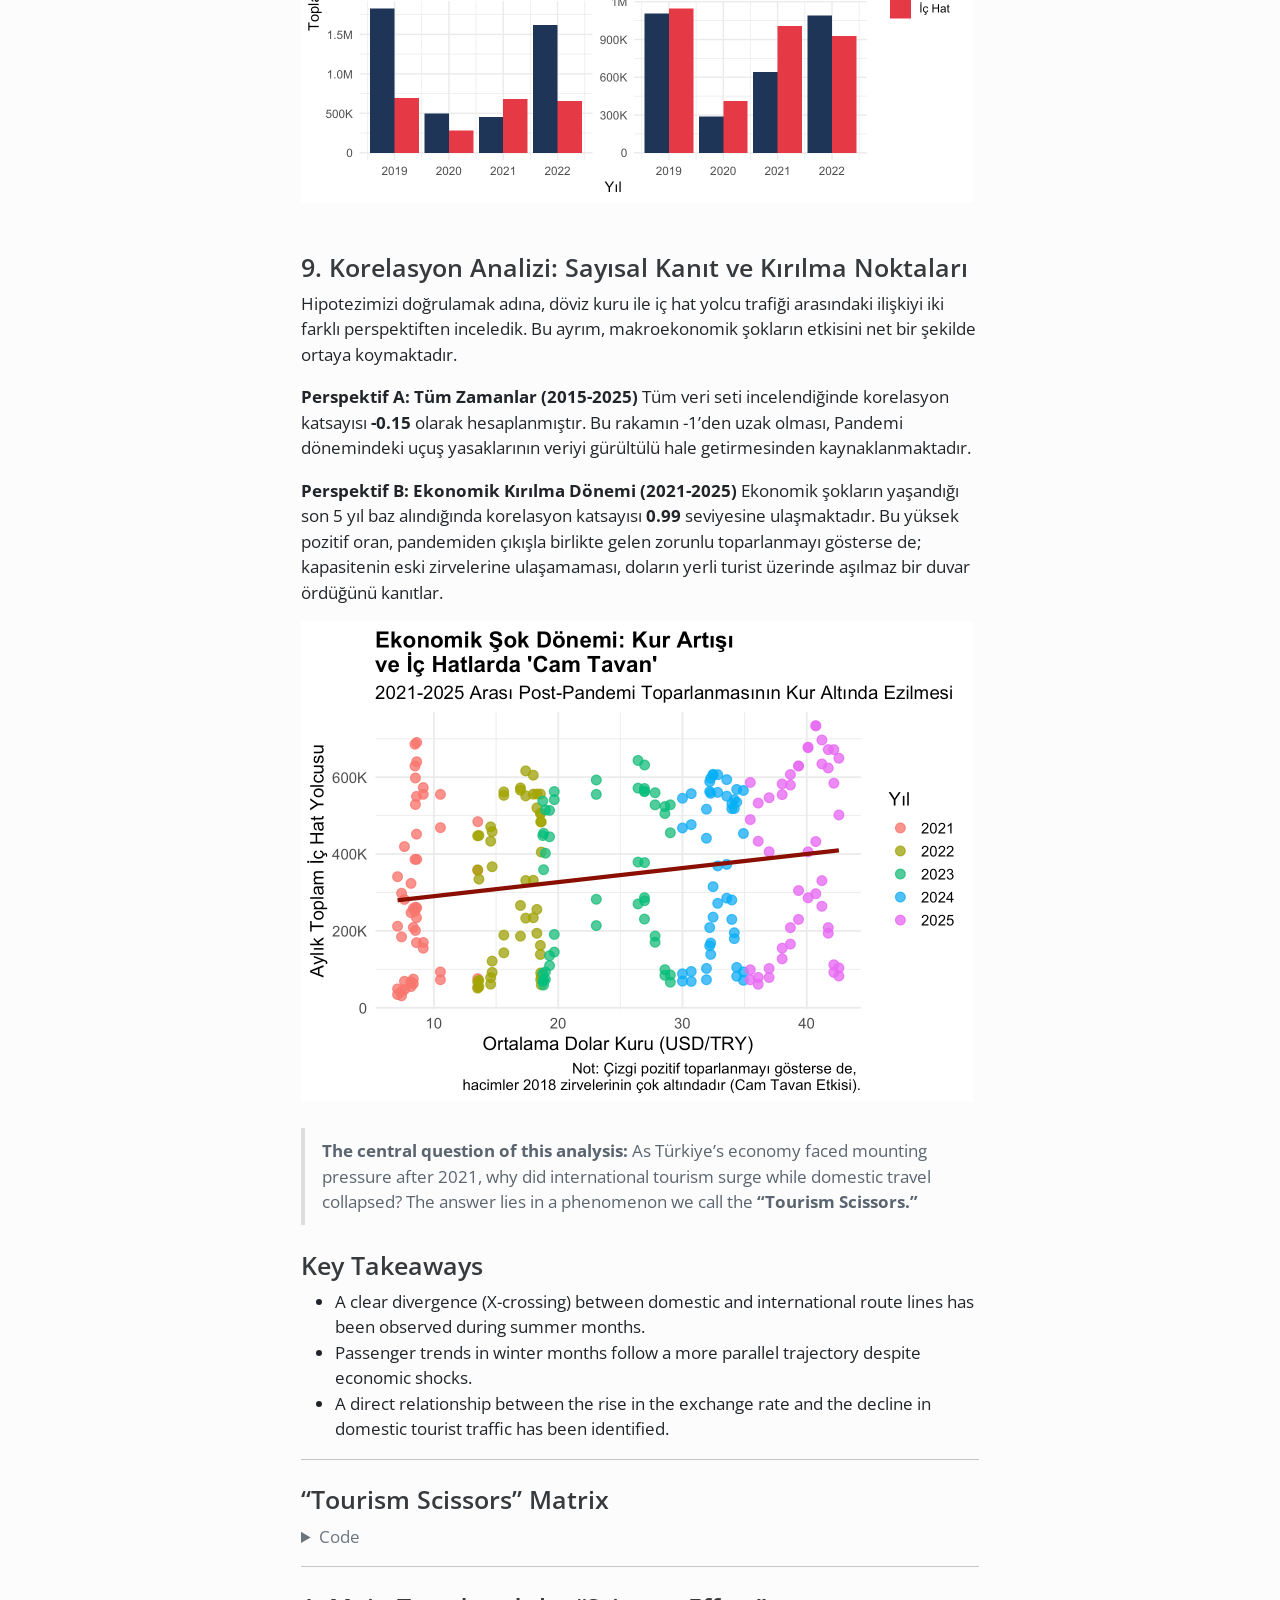
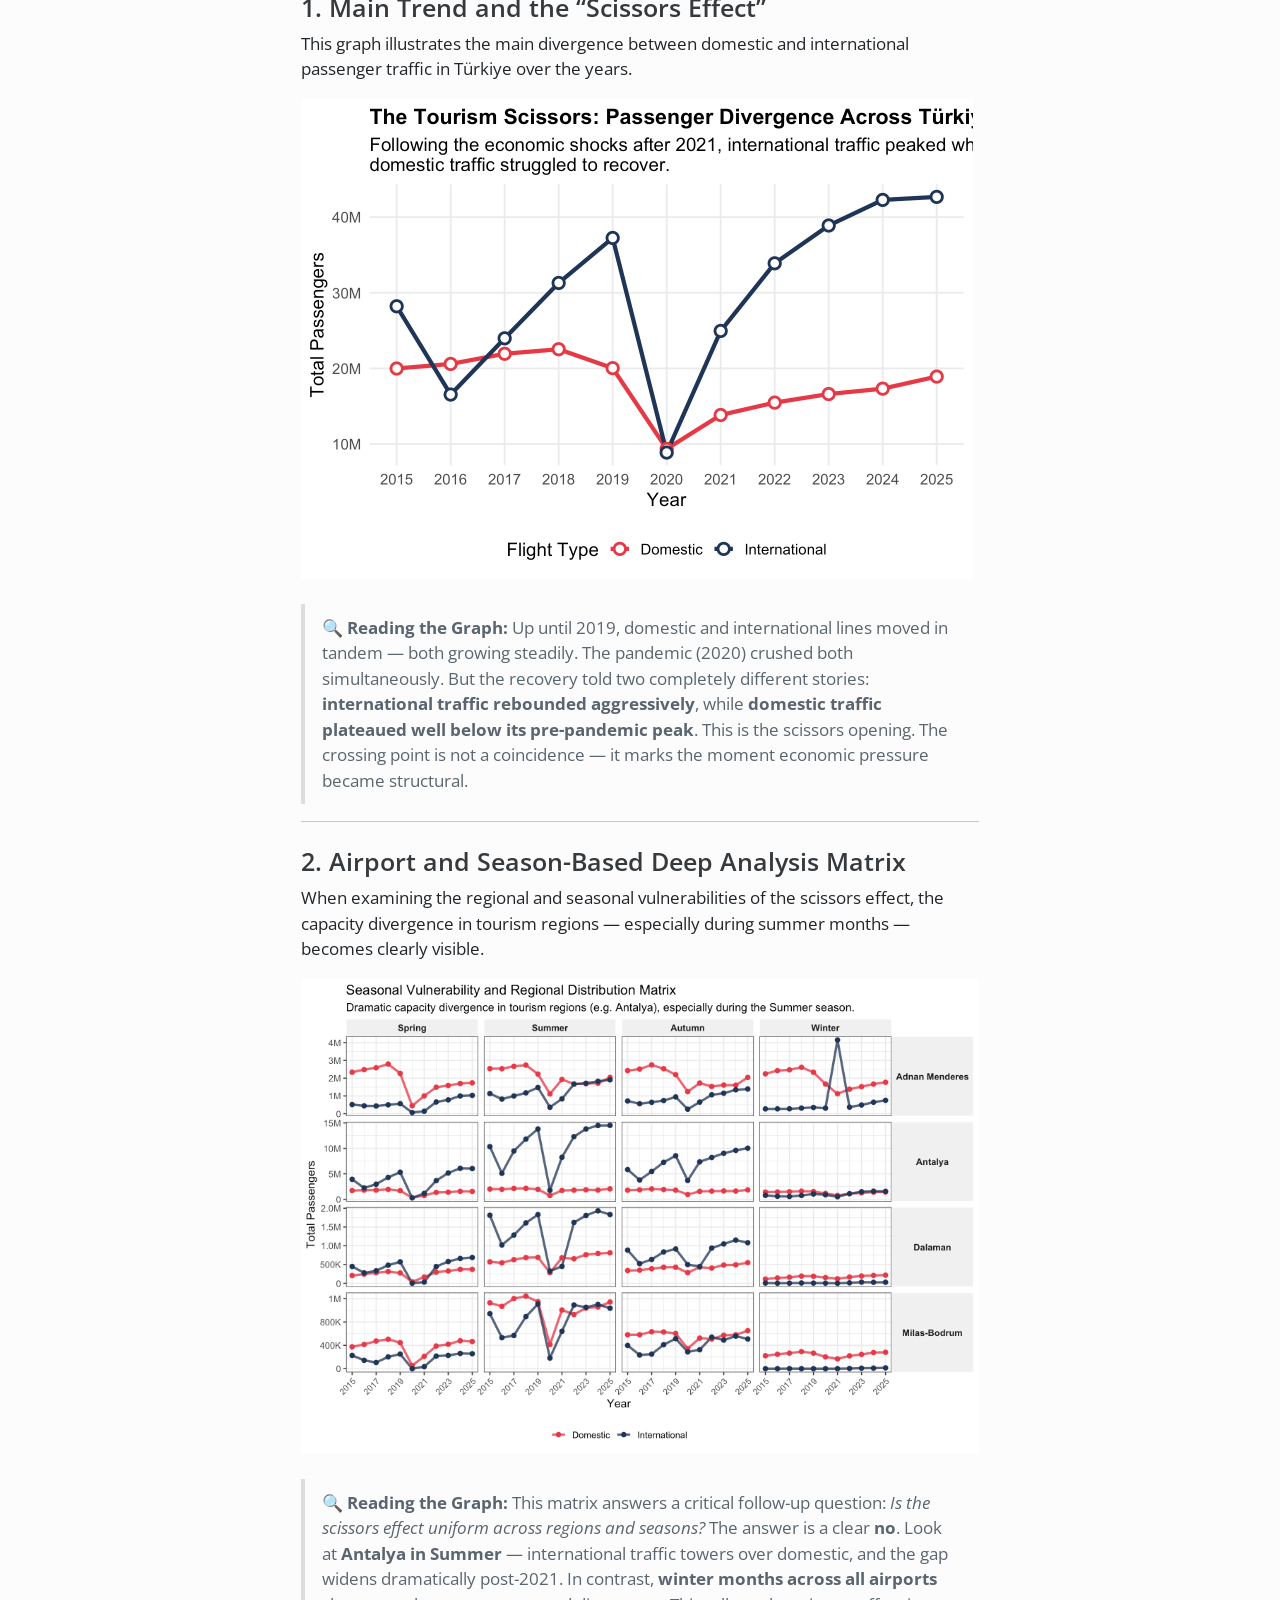
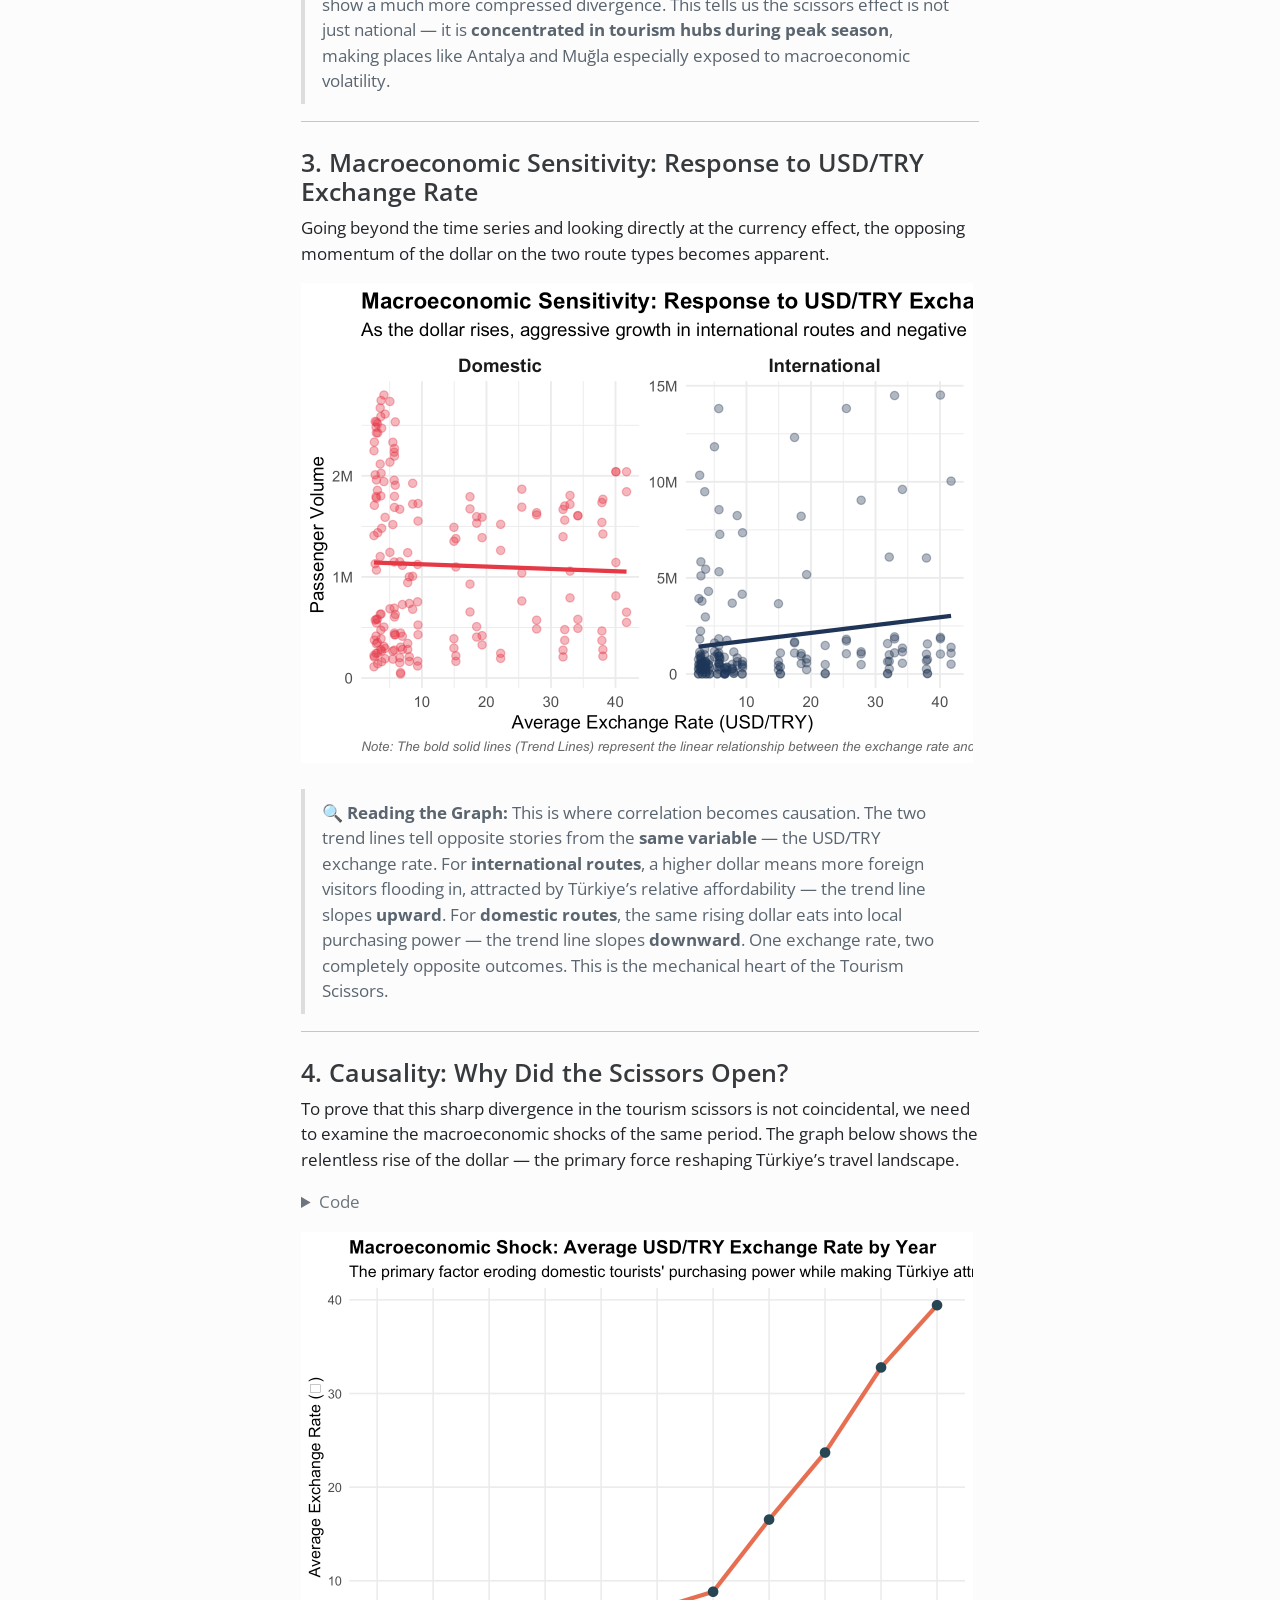
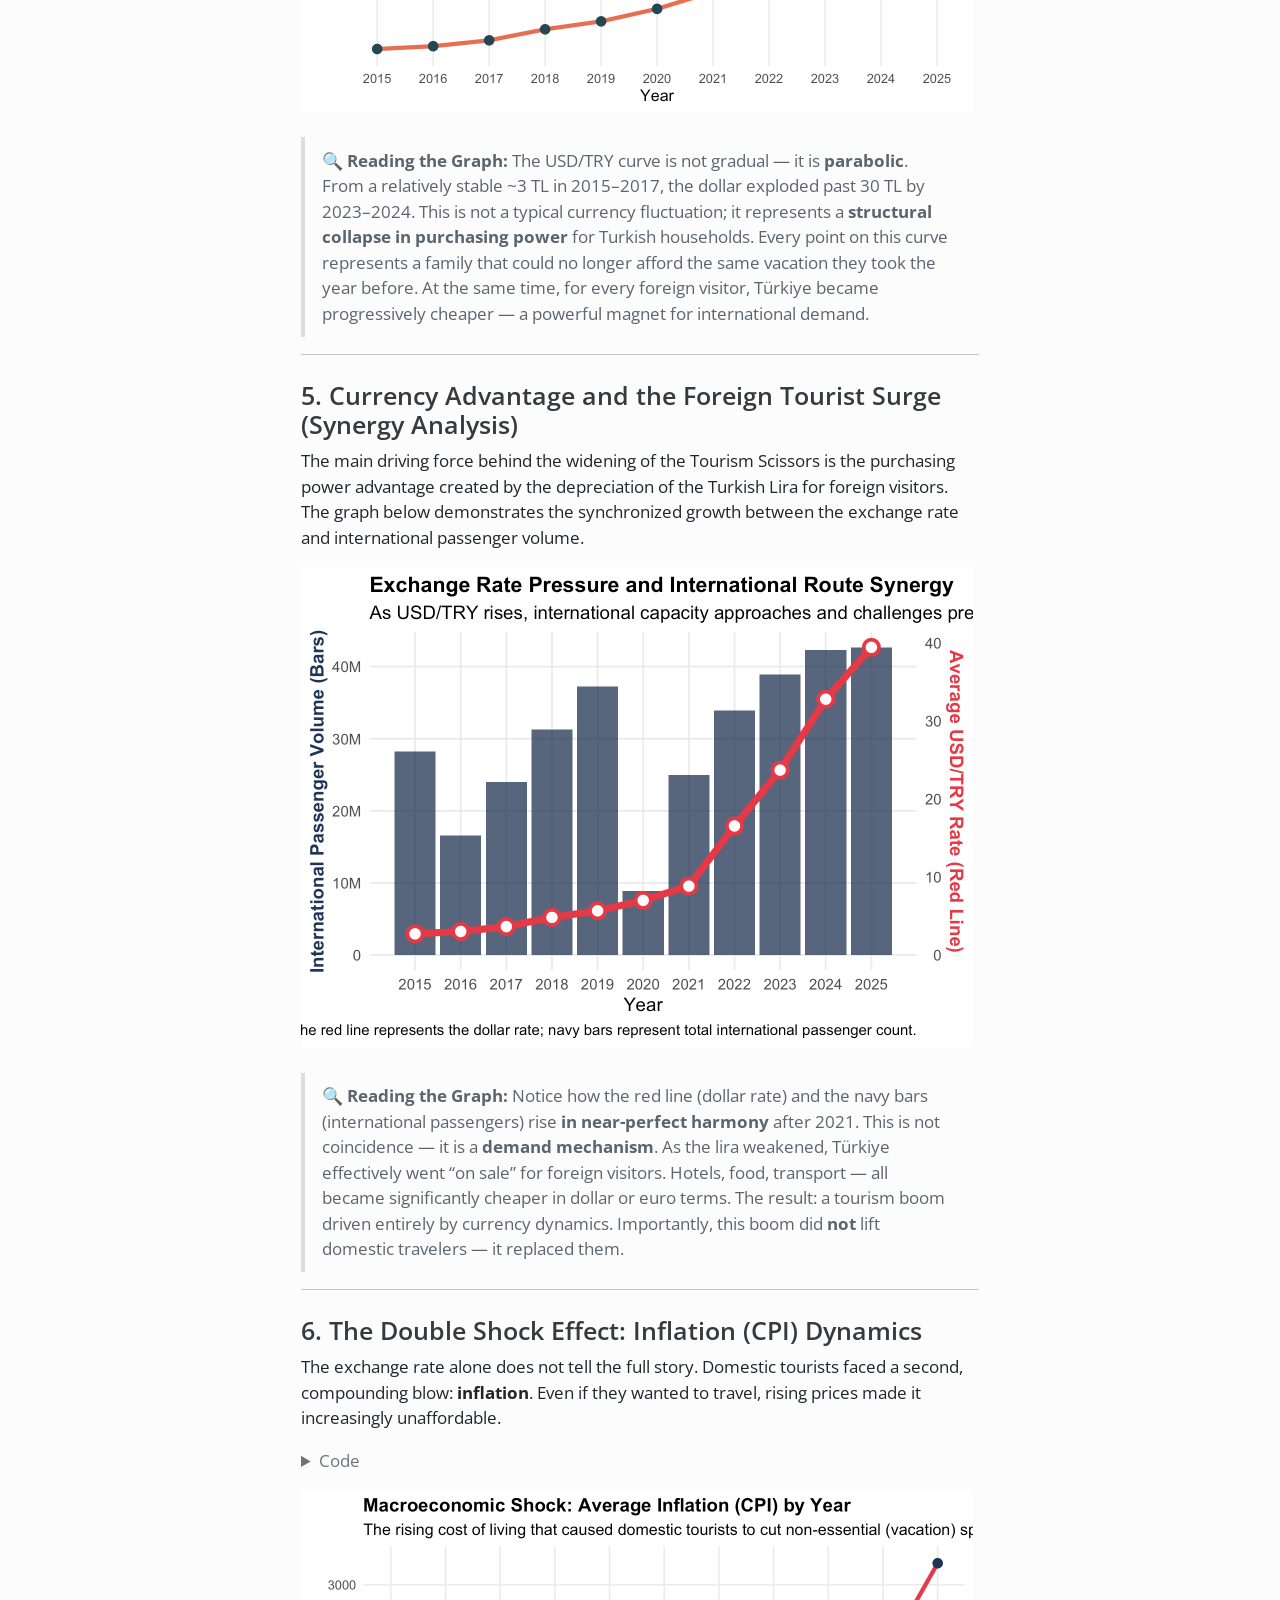
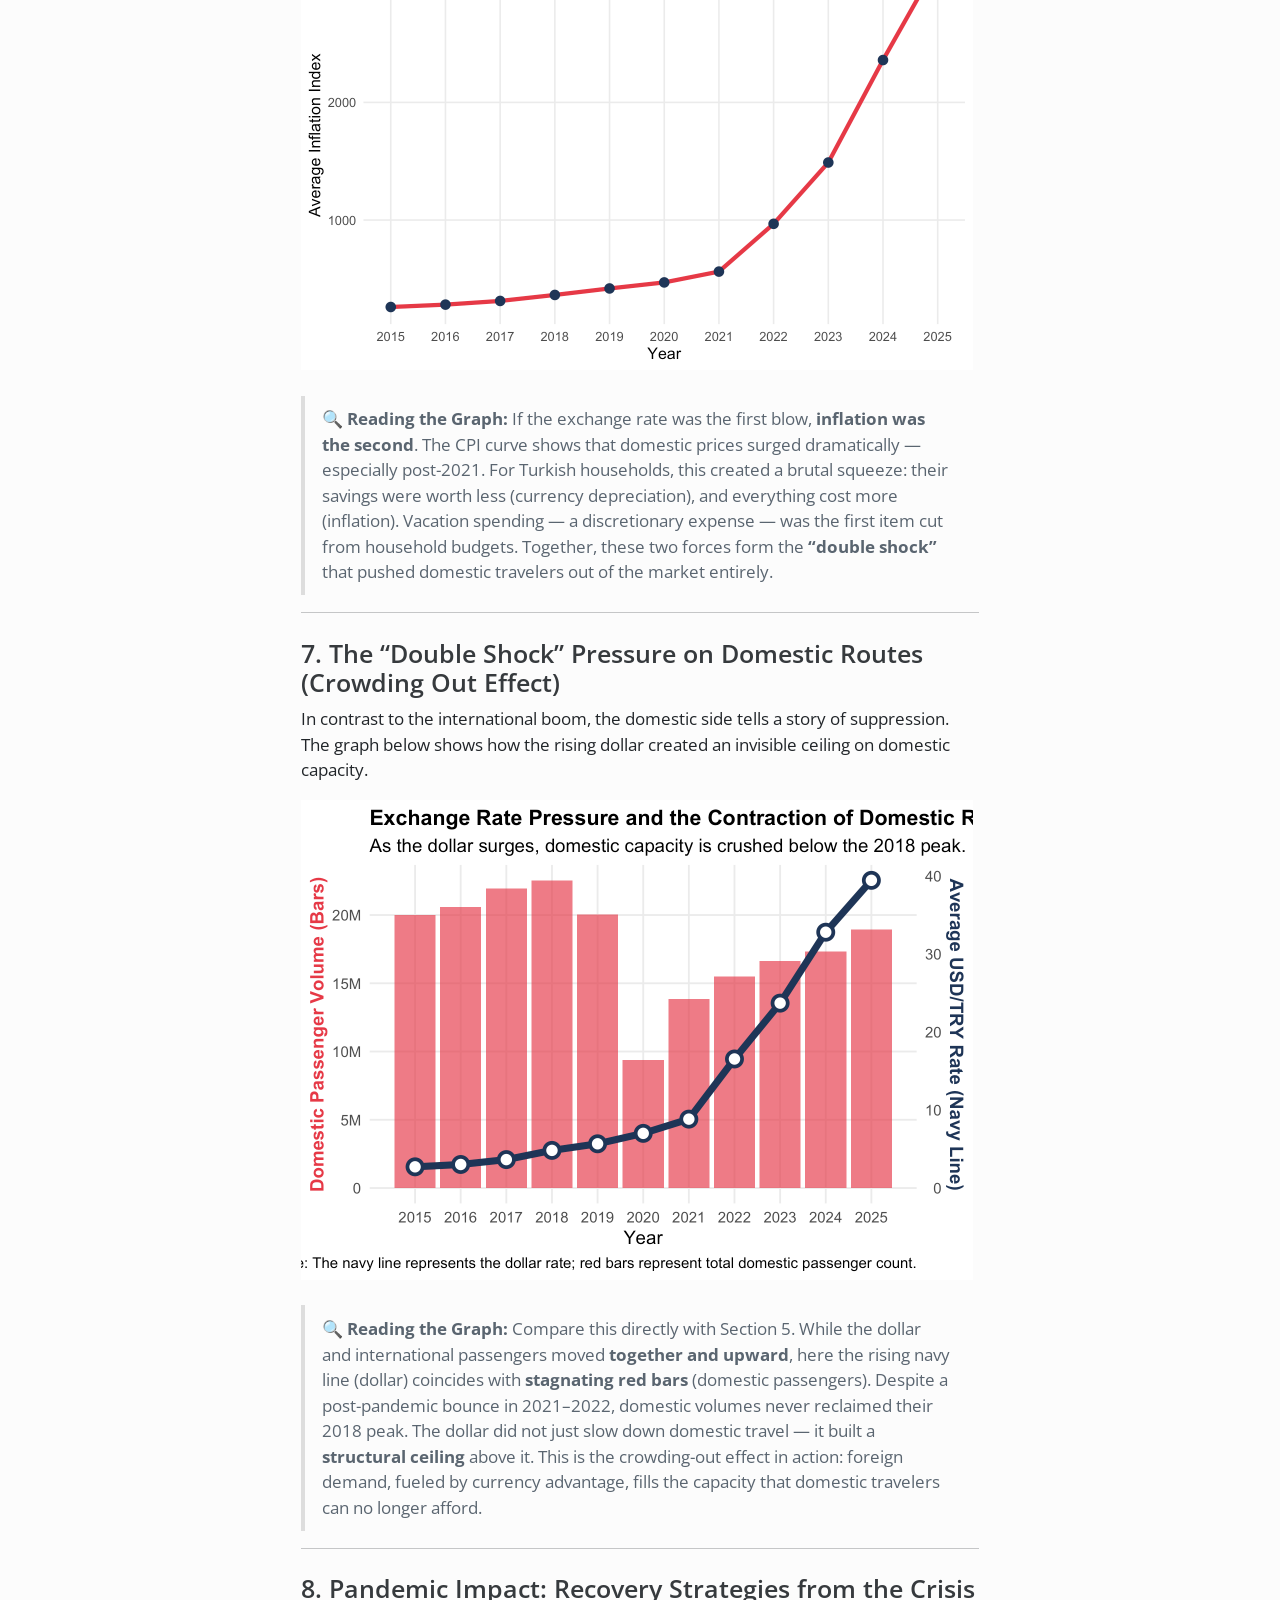
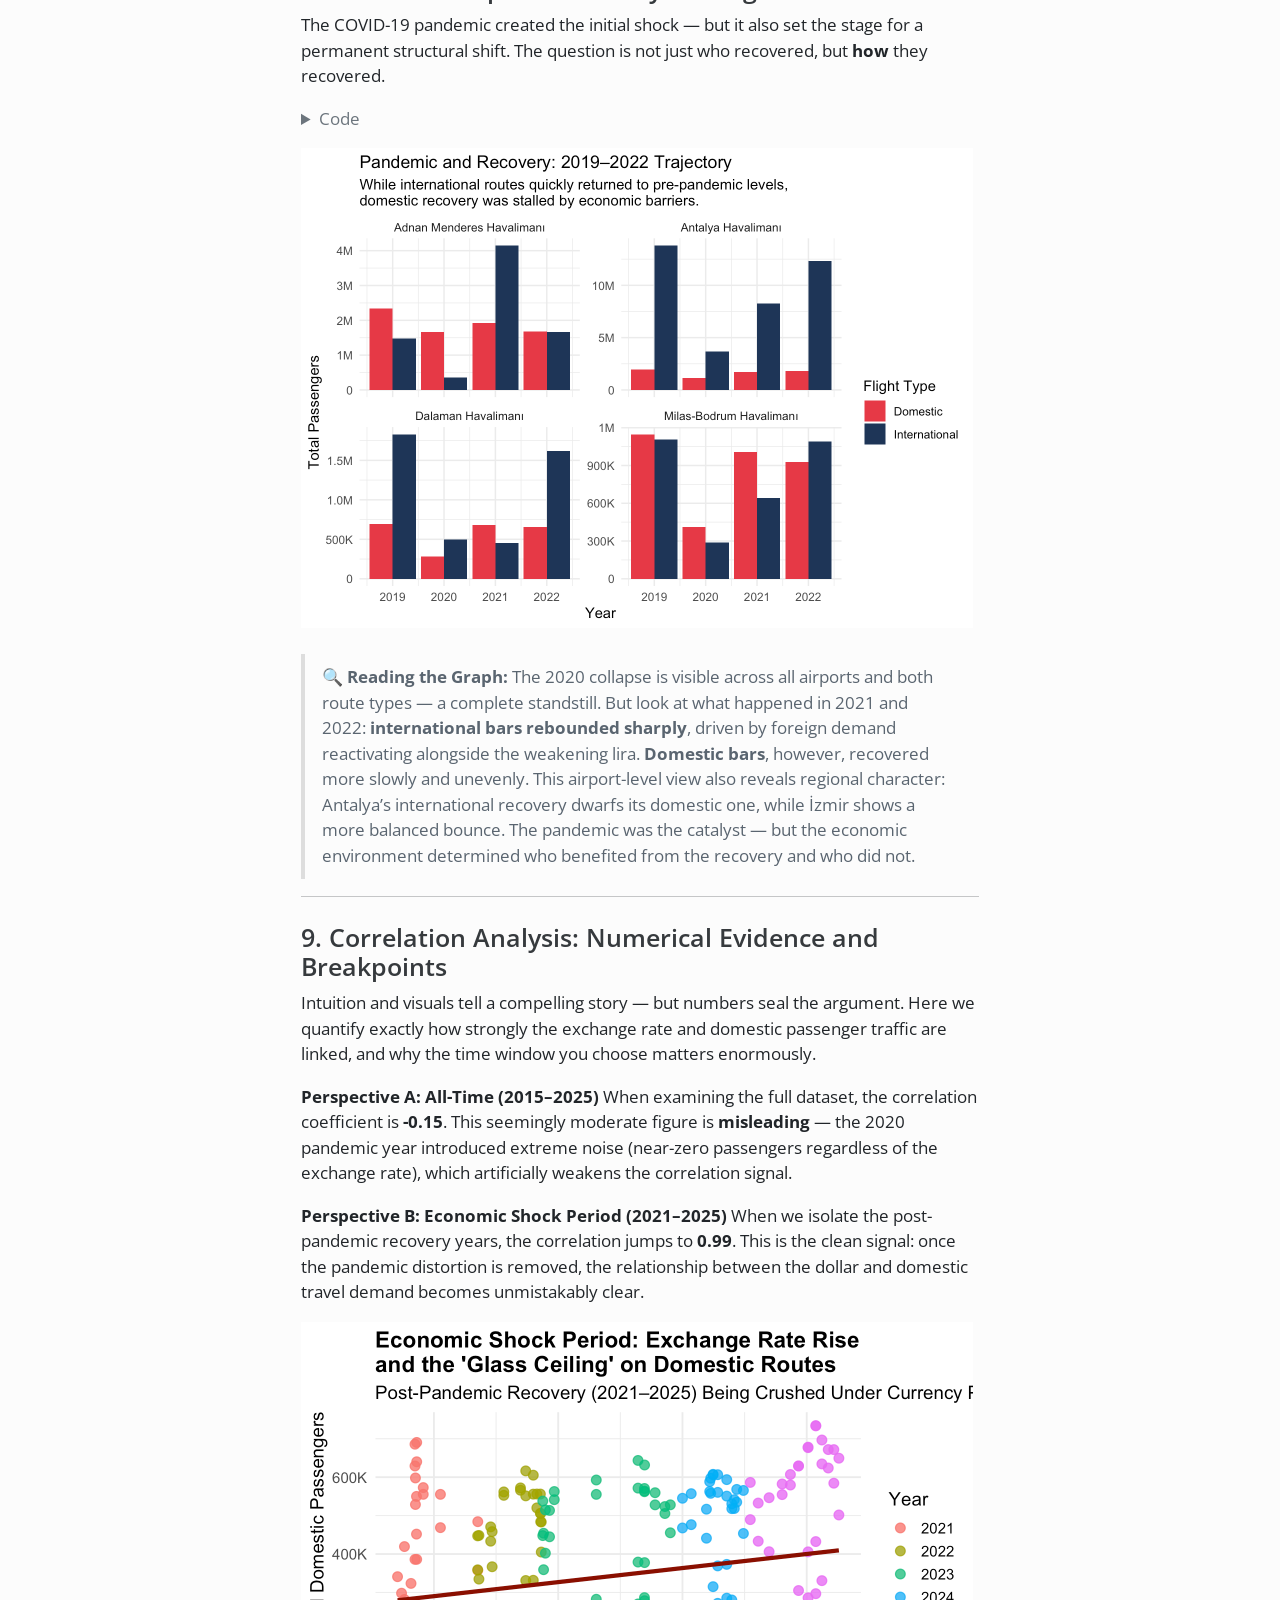
==== commit b21f77da: "project3" ====
--- a/docs/analysis.html
+++ b/docs/analysis.html
@@ -2,16 +2,13 @@
 <html xmlns="http://www.w3.org/1999/xhtml" lang="en" xml:lang="en"><head>
 
 <meta charset="utf-8">
-<meta name="generator" content="quarto-1.9.30">
+<meta name="generator" content="quarto-1.8.25">
 
 <meta name="viewport" content="width=device-width, initial-scale=1.0, user-scalable=yes">
 
 
-<title>Analiz ve Bulgular – xxx’ Project Lab</title>
+<title>Analysis and Findings – FlyNomics</title>
 <style>
-/* Default styles provided by pandoc.
-** See https://pandoc.org/MANUAL.html#variables-for-html for config info.
-*/
 code{white-space: pre-wrap;}
 span.smallcaps{font-variant: small-caps;}
 div.columns{display: flex; gap: min(4vw, 1.5em);}
@@ -70,18 +67,19 @@
 <meta name="quarto:offset" content="./">
 <script src="site_libs/quarto-html/quarto.js" type="module"></script>
 <script src="site_libs/quarto-html/tabsets/tabsets.js" type="module"></script>
+<script src="site_libs/quarto-html/axe/axe-check.js" type="module"></script>
 <script src="site_libs/quarto-html/popper.min.js"></script>
 <script src="site_libs/quarto-html/tippy.umd.min.js"></script>
 <script src="site_libs/quarto-html/anchor.min.js"></script>
 <link href="site_libs/quarto-html/tippy.css" rel="stylesheet">
-<link href="site_libs/quarto-html/quarto-syntax-highlighting-b6a8276bf55561bdbc268162d41bd1f7.css" rel="stylesheet" class="quarto-color-scheme" id="quarto-text-highlighting-styles">
-<link href="site_libs/quarto-html/quarto-syntax-highlighting-dark-a8da12e74b29c2e7b17644f84b91567b.css" rel="stylesheet" class="quarto-color-scheme quarto-color-alternate" id="quarto-text-highlighting-styles">
-<link href="site_libs/quarto-html/quarto-syntax-highlighting-b6a8276bf55561bdbc268162d41bd1f7.css" rel="stylesheet" class="quarto-color-scheme-extra" id="quarto-text-highlighting-styles">
+<link href="site_libs/quarto-html/quarto-syntax-highlighting-7b89279ff1a6dce999919e0e67d4d9ec.css" rel="stylesheet" class="quarto-color-scheme" id="quarto-text-highlighting-styles">
+<link href="site_libs/quarto-html/quarto-syntax-highlighting-dark-707d8167ce6003fca903bfe2be84ab7f.css" rel="stylesheet" class="quarto-color-scheme quarto-color-alternate" id="quarto-text-highlighting-styles">
+<link href="site_libs/quarto-html/quarto-syntax-highlighting-7b89279ff1a6dce999919e0e67d4d9ec.css" rel="stylesheet" class="quarto-color-scheme-extra" id="quarto-text-highlighting-styles">
 <script src="site_libs/bootstrap/bootstrap.min.js"></script>
 <link href="site_libs/bootstrap/bootstrap-icons.css" rel="stylesheet">
-<link href="site_libs/bootstrap/bootstrap-8a7bb8a3e06cc5e54db5d15903f32f38.min.css" rel="stylesheet" append-hash="true" class="quarto-color-scheme" id="quarto-bootstrap" data-mode="light">
-<link href="site_libs/bootstrap/bootstrap-dark-c748b559b5f85ef4b0a589108ee5e837.min.css" rel="stylesheet" append-hash="true" class="quarto-color-scheme quarto-color-alternate" id="quarto-bootstrap" data-mode="dark">
-<link href="site_libs/bootstrap/bootstrap-8a7bb8a3e06cc5e54db5d15903f32f38.min.css" rel="stylesheet" append-hash="true" class="quarto-color-scheme-extra" id="quarto-bootstrap" data-mode="light">
+<link href="site_libs/bootstrap/bootstrap-0e5074b58188f8d01d6da366fae00f66.min.css" rel="stylesheet" append-hash="true" class="quarto-color-scheme" id="quarto-bootstrap" data-mode="light">
+<link href="site_libs/bootstrap/bootstrap-dark-cd93109820dc32abe2ab9168c608f182.min.css" rel="stylesheet" append-hash="true" class="quarto-color-scheme quarto-color-alternate" id="quarto-bootstrap" data-mode="dark">
+<link href="site_libs/bootstrap/bootstrap-0e5074b58188f8d01d6da366fae00f66.min.css" rel="stylesheet" append-hash="true" class="quarto-color-scheme-extra" id="quarto-bootstrap" data-mode="light">
 <script id="quarto-search-options" type="application/json">{
   "location": "navbar",
   "copy-button": false,
@@ -283,8 +281,10 @@
     <nav class="navbar navbar-expand-lg " data-bs-theme="dark">
       <div class="navbar-container container-fluid">
       <div class="navbar-brand-container mx-auto">
+    <a href="./index.html" class="navbar-brand navbar-brand-logo">
+    </a>
     <a class="navbar-brand" href="./index.html">
-    <span class="navbar-title">xxx’ Project Lab</span>
+    <span class="navbar-title">FlyNomics</span>
     </a>
   </div>
             <div id="quarto-search" class="" title="Search"></div>
@@ -333,6 +333,17 @@
   <li><a href="#iç-hatlarda-çifte-şok-baskısı-crowding-out-effect" id="toc-iç-hatlarda-çifte-şok-baskısı-crowding-out-effect" class="nav-link" data-scroll-target="#iç-hatlarda-çifte-şok-baskısı-crowding-out-effect">7. İç Hatlarda “Çifte Şok” Baskısı (Crowding Out Effect)</a></li>
   <li><a href="#pandemi-etkisi-krizden-çıkış-stratejileri" id="toc-pandemi-etkisi-krizden-çıkış-stratejileri" class="nav-link" data-scroll-target="#pandemi-etkisi-krizden-çıkış-stratejileri">8. Pandemi Etkisi: Krizden Çıkış Stratejileri</a></li>
   <li><a href="#korelasyon-analizi-sayısal-kanıt-ve-kırılma-noktaları" id="toc-korelasyon-analizi-sayısal-kanıt-ve-kırılma-noktaları" class="nav-link" data-scroll-target="#korelasyon-analizi-sayısal-kanıt-ve-kırılma-noktaları">9. Korelasyon Analizi: Sayısal Kanıt ve Kırılma Noktaları</a></li>
+  <li><a href="#key-takeaways-1" id="toc-key-takeaways-1" class="nav-link" data-scroll-target="#key-takeaways-1">Key Takeaways</a></li>
+  <li><a href="#tourism-scissors-matrix" id="toc-tourism-scissors-matrix" class="nav-link" data-scroll-target="#tourism-scissors-matrix">“Tourism Scissors” Matrix</a></li>
+  <li><a href="#main-trend-and-the-scissors-effect" id="toc-main-trend-and-the-scissors-effect" class="nav-link" data-scroll-target="#main-trend-and-the-scissors-effect">1. Main Trend and the “Scissors Effect”</a></li>
+  <li><a href="#airport-and-season-based-deep-analysis-matrix" id="toc-airport-and-season-based-deep-analysis-matrix" class="nav-link" data-scroll-target="#airport-and-season-based-deep-analysis-matrix">2. Airport and Season-Based Deep Analysis Matrix</a></li>
+  <li><a href="#macroeconomic-sensitivity-response-to-usdtry-exchange-rate" id="toc-macroeconomic-sensitivity-response-to-usdtry-exchange-rate" class="nav-link" data-scroll-target="#macroeconomic-sensitivity-response-to-usdtry-exchange-rate">3. Macroeconomic Sensitivity: Response to USD/TRY Exchange Rate</a></li>
+  <li><a href="#causality-why-did-the-scissors-open" id="toc-causality-why-did-the-scissors-open" class="nav-link" data-scroll-target="#causality-why-did-the-scissors-open">4. Causality: Why Did the Scissors Open?</a></li>
+  <li><a href="#currency-advantage-and-the-foreign-tourist-surge-synergy-analysis" id="toc-currency-advantage-and-the-foreign-tourist-surge-synergy-analysis" class="nav-link" data-scroll-target="#currency-advantage-and-the-foreign-tourist-surge-synergy-analysis">5. Currency Advantage and the Foreign Tourist Surge (Synergy Analysis)</a></li>
+  <li><a href="#the-double-shock-effect-inflation-cpi-dynamics" id="toc-the-double-shock-effect-inflation-cpi-dynamics" class="nav-link" data-scroll-target="#the-double-shock-effect-inflation-cpi-dynamics">6. The Double Shock Effect: Inflation (CPI) Dynamics</a></li>
+  <li><a href="#the-double-shock-pressure-on-domestic-routes-crowding-out-effect" id="toc-the-double-shock-pressure-on-domestic-routes-crowding-out-effect" class="nav-link" data-scroll-target="#the-double-shock-pressure-on-domestic-routes-crowding-out-effect">7. The “Double Shock” Pressure on Domestic Routes (Crowding Out Effect)</a></li>
+  <li><a href="#pandemic-impact-recovery-strategies-from-the-crisis" id="toc-pandemic-impact-recovery-strategies-from-the-crisis" class="nav-link" data-scroll-target="#pandemic-impact-recovery-strategies-from-the-crisis">8. Pandemic Impact: Recovery Strategies from the Crisis</a></li>
+  <li><a href="#correlation-analysis-numerical-evidence-and-breakpoints" id="toc-correlation-analysis-numerical-evidence-and-breakpoints" class="nav-link" data-scroll-target="#correlation-analysis-numerical-evidence-and-breakpoints">9. Correlation Analysis: Numerical Evidence and Breakpoints</a></li>
   </ul>
 </nav>
 </nav>
@@ -346,7 +357,7 @@
 
 <header id="title-block-header" class="quarto-title-block default">
 <div class="quarto-title">
-<h1 class="title">Analiz ve Bulgular</h1>
+<h1 class="title">Analysis and Findings</h1>
 </div>
 
 
@@ -596,6 +607,279 @@
 </div>
 </div>
 </div>
+<blockquote class="blockquote">
+<p><strong>The central question of this analysis:</strong> As Türkiye’s economy faced mounting pressure after 2021, why did international tourism surge while domestic travel collapsed? The answer lies in a phenomenon we call the <strong>“Tourism Scissors.”</strong></p>
+</blockquote>
+</section>
+<section id="key-takeaways-1" class="level3">
+<h3 class="anchored" data-anchor-id="key-takeaways-1">Key Takeaways</h3>
+<ul>
+<li>A clear divergence (X-crossing) between domestic and international route lines has been observed during summer months.</li>
+<li>Passenger trends in winter months follow a more parallel trajectory despite economic shocks.</li>
+<li>A direct relationship between the rise in the exchange rate and the decline in domestic tourist traffic has been identified.</li>
+</ul>
+<hr>
+</section>
+<section id="tourism-scissors-matrix" class="level3">
+<h3 class="anchored" data-anchor-id="tourism-scissors-matrix">“Tourism Scissors” Matrix</h3>
+<div class="cell">
+<details class="code-fold">
+<summary>Code</summary>
+<div class="code-copy-outer-scaffold"><div class="sourceCode cell-code" id="cb5"><pre class="sourceCode r code-with-copy"><code class="sourceCode r"><span id="cb5-1"><a href="#cb5-1" aria-hidden="true" tabindex="-1"></a><span class="fu">library</span>(tidyverse)</span>
+<span id="cb5-2"><a href="#cb5-2" aria-hidden="true" tabindex="-1"></a><span class="fu">library</span>(readxl)</span>
+<span id="cb5-3"><a href="#cb5-3" aria-hidden="true" tabindex="-1"></a><span class="fu">library</span>(scales)</span>
+<span id="cb5-4"><a href="#cb5-4" aria-hidden="true" tabindex="-1"></a></span>
+<span id="cb5-5"><a href="#cb5-5" aria-hidden="true" tabindex="-1"></a>df <span class="ot">&lt;-</span> <span class="fu">read_excel</span>(<span class="st">"tourism_data.xlsx"</span>)</span>
+<span id="cb5-6"><a href="#cb5-6" aria-hidden="true" tabindex="-1"></a></span>
+<span id="cb5-7"><a href="#cb5-7" aria-hidden="true" tabindex="-1"></a>df_clean <span class="ot">&lt;-</span> df <span class="sc">%&gt;%</span></span>
+<span id="cb5-8"><a href="#cb5-8" aria-hidden="true" tabindex="-1"></a>  <span class="fu">rename</span>(</span>
+<span id="cb5-9"><a href="#cb5-9" aria-hidden="true" tabindex="-1"></a>    <span class="at">Year                 =</span> Yıl,</span>
+<span id="cb5-10"><a href="#cb5-10" aria-hidden="true" tabindex="-1"></a>    <span class="at">Month                =</span> Ay,</span>
+<span id="cb5-11"><a href="#cb5-11" aria-hidden="true" tabindex="-1"></a>    <span class="at">Airport              =</span> Havalimanı,</span>
+<span id="cb5-12"><a href="#cb5-12" aria-hidden="true" tabindex="-1"></a>    <span class="st">`</span><span class="at">Flight Type</span><span class="st">`</span>        <span class="ot">=</span> <span class="st">`</span><span class="at">Hat Tipi</span><span class="st">`</span>,</span>
+<span id="cb5-13"><a href="#cb5-13" aria-hidden="true" tabindex="-1"></a>    <span class="st">`</span><span class="at">Monthly Passengers</span><span class="st">`</span> <span class="ot">=</span> <span class="st">`</span><span class="at">Aylık Yolcu</span><span class="st">`</span>,</span>
+<span id="cb5-14"><a href="#cb5-14" aria-hidden="true" tabindex="-1"></a>    <span class="at">Inflation            =</span> Enflasyon</span>
+<span id="cb5-15"><a href="#cb5-15" aria-hidden="true" tabindex="-1"></a>  ) <span class="sc">%&gt;%</span></span>
+<span id="cb5-16"><a href="#cb5-16" aria-hidden="true" tabindex="-1"></a>  <span class="fu">filter</span>(<span class="sc">!</span><span class="fu">is.na</span>(Year)) <span class="sc">%&gt;%</span></span>
+<span id="cb5-17"><a href="#cb5-17" aria-hidden="true" tabindex="-1"></a>  <span class="fu">mutate</span>(</span>
+<span id="cb5-18"><a href="#cb5-18" aria-hidden="true" tabindex="-1"></a>    <span class="st">`</span><span class="at">Flight Type</span><span class="st">`</span> <span class="ot">=</span> <span class="fu">case_when</span>(</span>
+<span id="cb5-19"><a href="#cb5-19" aria-hidden="true" tabindex="-1"></a>      <span class="st">`</span><span class="at">Flight Type</span><span class="st">`</span> <span class="sc">==</span> <span class="st">"İç Hat"</span>  <span class="sc">~</span> <span class="st">"Domestic"</span>,</span>
+<span id="cb5-20"><a href="#cb5-20" aria-hidden="true" tabindex="-1"></a>      <span class="st">`</span><span class="at">Flight Type</span><span class="st">`</span> <span class="sc">==</span> <span class="st">"Dış Hat"</span> <span class="sc">~</span> <span class="st">"International"</span>,</span>
+<span id="cb5-21"><a href="#cb5-21" aria-hidden="true" tabindex="-1"></a>      <span class="cn">TRUE</span> <span class="sc">~</span> <span class="st">`</span><span class="at">Flight Type</span><span class="st">`</span></span>
+<span id="cb5-22"><a href="#cb5-22" aria-hidden="true" tabindex="-1"></a>    ),</span>
+<span id="cb5-23"><a href="#cb5-23" aria-hidden="true" tabindex="-1"></a>    <span class="at">Season =</span> <span class="fu">case_when</span>(</span>
+<span id="cb5-24"><a href="#cb5-24" aria-hidden="true" tabindex="-1"></a>      Month <span class="sc">%in%</span> <span class="fu">c</span>(<span class="st">"Aralık"</span>, <span class="st">"Ocak"</span>, <span class="st">"Şubat"</span>)     <span class="sc">~</span> <span class="st">"Winter"</span>,</span>
+<span id="cb5-25"><a href="#cb5-25" aria-hidden="true" tabindex="-1"></a>      Month <span class="sc">%in%</span> <span class="fu">c</span>(<span class="st">"Mart"</span>, <span class="st">"Nisan"</span>, <span class="st">"Mayıs"</span>)       <span class="sc">~</span> <span class="st">"Spring"</span>,</span>
+<span id="cb5-26"><a href="#cb5-26" aria-hidden="true" tabindex="-1"></a>      Month <span class="sc">%in%</span> <span class="fu">c</span>(<span class="st">"Haziran"</span>, <span class="st">"Temmuz"</span>, <span class="st">"Ağustos"</span>) <span class="sc">~</span> <span class="st">"Summer"</span>,</span>
+<span id="cb5-27"><a href="#cb5-27" aria-hidden="true" tabindex="-1"></a>      Month <span class="sc">%in%</span> <span class="fu">c</span>(<span class="st">"Eylül"</span>, <span class="st">"Ekim"</span>, <span class="st">"Kasım"</span>)       <span class="sc">~</span> <span class="st">"Autumn"</span></span>
+<span id="cb5-28"><a href="#cb5-28" aria-hidden="true" tabindex="-1"></a>    ),</span>
+<span id="cb5-29"><a href="#cb5-29" aria-hidden="true" tabindex="-1"></a>    <span class="at">Season =</span> <span class="fu">factor</span>(Season, <span class="at">levels =</span> <span class="fu">c</span>(<span class="st">"Spring"</span>, <span class="st">"Summer"</span>, <span class="st">"Autumn"</span>, <span class="st">"Winter"</span>))</span>
+<span id="cb5-30"><a href="#cb5-30" aria-hidden="true" tabindex="-1"></a>  )</span>
+<span id="cb5-31"><a href="#cb5-31" aria-hidden="true" tabindex="-1"></a></span>
+<span id="cb5-32"><a href="#cb5-32" aria-hidden="true" tabindex="-1"></a>df_seasonal <span class="ot">&lt;-</span> df_clean <span class="sc">%&gt;%</span></span>
+<span id="cb5-33"><a href="#cb5-33" aria-hidden="true" tabindex="-1"></a>  <span class="fu">group_by</span>(Year, Season, Airport, <span class="st">`</span><span class="at">Flight Type</span><span class="st">`</span>) <span class="sc">%&gt;%</span></span>
+<span id="cb5-34"><a href="#cb5-34" aria-hidden="true" tabindex="-1"></a>  <span class="fu">summarise</span>(</span>
+<span id="cb5-35"><a href="#cb5-35" aria-hidden="true" tabindex="-1"></a>    <span class="at">Total_Passengers =</span> <span class="fu">sum</span>(<span class="st">`</span><span class="at">Monthly Passengers</span><span class="st">`</span>, <span class="at">na.rm =</span> <span class="cn">TRUE</span>),</span>
+<span id="cb5-36"><a href="#cb5-36" aria-hidden="true" tabindex="-1"></a>    <span class="at">Avg_USD          =</span> <span class="fu">mean</span>(<span class="st">`</span><span class="at">USD/TRY</span><span class="st">`</span>, <span class="at">na.rm =</span> <span class="cn">TRUE</span>),</span>
+<span id="cb5-37"><a href="#cb5-37" aria-hidden="true" tabindex="-1"></a>    <span class="at">.groups =</span> <span class="st">"drop"</span></span>
+<span id="cb5-38"><a href="#cb5-38" aria-hidden="true" tabindex="-1"></a>  )</span></code></pre></div><button title="Copy to Clipboard" class="code-copy-button"><i class="bi"></i></button></div>
+</details>
+</div>
+<hr>
+</section>
+<section id="main-trend-and-the-scissors-effect" class="level3">
+<h3 class="anchored" data-anchor-id="main-trend-and-the-scissors-effect">1. Main Trend and the “Scissors Effect”</h3>
+<p>This graph illustrates the main divergence between domestic and international passenger traffic in Türkiye over the years.</p>
+<div class="cell">
+<div class="cell-output-display">
+<div>
+<figure class="figure">
+<p><img src="analysis_files/figure-html/plot-main-scissors-en-1.png" class="img-fluid figure-img" width="672"></p>
+</figure>
+</div>
+</div>
+</div>
+<blockquote class="blockquote">
+<p>🔍 <strong>Reading the Graph:</strong> Up until 2019, domestic and international lines moved in tandem — both growing steadily. The pandemic (2020) crushed both simultaneously. But the recovery told two completely different stories: <strong>international traffic rebounded aggressively</strong>, while <strong>domestic traffic plateaued well below its pre-pandemic peak</strong>. This is the scissors opening. The crossing point is not a coincidence — it marks the moment economic pressure became structural.</p>
+</blockquote>
+<hr>
+</section>
+<section id="airport-and-season-based-deep-analysis-matrix" class="level3">
+<h3 class="anchored" data-anchor-id="airport-and-season-based-deep-analysis-matrix">2. Airport and Season-Based Deep Analysis Matrix</h3>
+<p>When examining the regional and seasonal vulnerabilities of the scissors effect, the capacity divergence in tourism regions — especially during summer months — becomes clearly visible.</p>
+<div class="cell">
+<div class="cell-output-display">
+<div>
+<figure class="figure">
+<p><img src="analysis_files/figure-html/plot-detailed-matrix-en-1.png" class="img-fluid figure-img" width="960"></p>
+</figure>
+</div>
+</div>
+</div>
+<blockquote class="blockquote">
+<p>🔍 <strong>Reading the Graph:</strong> This matrix answers a critical follow-up question: <em>Is the scissors effect uniform across regions and seasons?</em> The answer is a clear <strong>no</strong>. Look at <strong>Antalya in Summer</strong> — international traffic towers over domestic, and the gap widens dramatically post-2021. In contrast, <strong>winter months across all airports</strong> show a much more compressed divergence. This tells us the scissors effect is not just national — it is <strong>concentrated in tourism hubs during peak season</strong>, making places like Antalya and Muğla especially exposed to macroeconomic volatility.</p>
+</blockquote>
+<hr>
+</section>
+<section id="macroeconomic-sensitivity-response-to-usdtry-exchange-rate" class="level3">
+<h3 class="anchored" data-anchor-id="macroeconomic-sensitivity-response-to-usdtry-exchange-rate">3. Macroeconomic Sensitivity: Response to USD/TRY Exchange Rate</h3>
+<p>Going beyond the time series and looking directly at the currency effect, the opposing momentum of the dollar on the two route types becomes apparent.</p>
+<div class="cell">
+<div class="cell-output-display">
+<div>
+<figure class="figure">
+<p><img src="analysis_files/figure-html/plot-currency-impact-en-1.png" class="img-fluid figure-img" width="672"></p>
+</figure>
+</div>
+</div>
+</div>
+<blockquote class="blockquote">
+<p>🔍 <strong>Reading the Graph:</strong> This is where correlation becomes causation. The two trend lines tell opposite stories from the <strong>same variable</strong> — the USD/TRY exchange rate. For <strong>international routes</strong>, a higher dollar means more foreign visitors flooding in, attracted by Türkiye’s relative affordability — the trend line slopes <strong>upward</strong>. For <strong>domestic routes</strong>, the same rising dollar eats into local purchasing power — the trend line slopes <strong>downward</strong>. One exchange rate, two completely opposite outcomes. This is the mechanical heart of the Tourism Scissors.</p>
+</blockquote>
+<hr>
+</section>
+<section id="causality-why-did-the-scissors-open" class="level3">
+<h3 class="anchored" data-anchor-id="causality-why-did-the-scissors-open">4. Causality: Why Did the Scissors Open?</h3>
+<p>To prove that this sharp divergence in the tourism scissors is not coincidental, we need to examine the macroeconomic shocks of the same period. The graph below shows the relentless rise of the dollar — the primary force reshaping Türkiye’s travel landscape.</p>
+<div class="cell">
+<details class="code-fold">
+<summary>Code</summary>
+<div class="code-copy-outer-scaffold"><div class="sourceCode cell-code" id="cb6"><pre class="sourceCode r code-with-copy"><code class="sourceCode r"><span id="cb6-1"><a href="#cb6-1" aria-hidden="true" tabindex="-1"></a>df_econ <span class="ot">&lt;-</span> df_clean <span class="sc">%&gt;%</span></span>
+<span id="cb6-2"><a href="#cb6-2" aria-hidden="true" tabindex="-1"></a>  <span class="fu">group_by</span>(Year) <span class="sc">%&gt;%</span></span>
+<span id="cb6-3"><a href="#cb6-3" aria-hidden="true" tabindex="-1"></a>  <span class="fu">summarise</span>(</span>
+<span id="cb6-4"><a href="#cb6-4" aria-hidden="true" tabindex="-1"></a>    <span class="at">Avg_USD       =</span> <span class="fu">mean</span>(<span class="st">`</span><span class="at">USD/TRY</span><span class="st">`</span>, <span class="at">na.rm =</span> <span class="cn">TRUE</span>),</span>
+<span id="cb6-5"><a href="#cb6-5" aria-hidden="true" tabindex="-1"></a>    <span class="at">Avg_Inflation =</span> <span class="fu">mean</span>(Inflation, <span class="at">na.rm =</span> <span class="cn">TRUE</span>)</span>
+<span id="cb6-6"><a href="#cb6-6" aria-hidden="true" tabindex="-1"></a>  )</span>
+<span id="cb6-7"><a href="#cb6-7" aria-hidden="true" tabindex="-1"></a></span>
+<span id="cb6-8"><a href="#cb6-8" aria-hidden="true" tabindex="-1"></a><span class="fu">ggplot</span>(df_econ, <span class="fu">aes</span>(<span class="at">x =</span> Year, <span class="at">y =</span> Avg_USD)) <span class="sc">+</span></span>
+<span id="cb6-9"><a href="#cb6-9" aria-hidden="true" tabindex="-1"></a>  <span class="fu">geom_line</span>(<span class="at">color =</span> <span class="st">"#E76F51"</span>, <span class="at">linewidth =</span> <span class="fl">1.5</span>) <span class="sc">+</span></span>
+<span id="cb6-10"><a href="#cb6-10" aria-hidden="true" tabindex="-1"></a>  <span class="fu">geom_point</span>(<span class="at">color =</span> <span class="st">"#264653"</span>, <span class="at">size =</span> <span class="dv">3</span>) <span class="sc">+</span></span>
+<span id="cb6-11"><a href="#cb6-11" aria-hidden="true" tabindex="-1"></a>  <span class="fu">theme_minimal</span>(<span class="at">base_size =</span> <span class="dv">12</span>) <span class="sc">+</span></span>
+<span id="cb6-12"><a href="#cb6-12" aria-hidden="true" tabindex="-1"></a>  <span class="fu">labs</span>(</span>
+<span id="cb6-13"><a href="#cb6-13" aria-hidden="true" tabindex="-1"></a>    <span class="at">title =</span> <span class="st">"Macroeconomic Shock: Average USD/TRY Exchange Rate by Year"</span>,</span>
+<span id="cb6-14"><a href="#cb6-14" aria-hidden="true" tabindex="-1"></a>    <span class="at">subtitle =</span> <span class="st">"The primary factor eroding domestic tourists' purchasing power while making Türkiye attractive for foreign visitors"</span>,</span>
+<span id="cb6-15"><a href="#cb6-15" aria-hidden="true" tabindex="-1"></a>    <span class="at">x =</span> <span class="st">"Year"</span>,</span>
+<span id="cb6-16"><a href="#cb6-16" aria-hidden="true" tabindex="-1"></a>    <span class="at">y =</span> <span class="st">"Average Exchange Rate (₺)"</span></span>
+<span id="cb6-17"><a href="#cb6-17" aria-hidden="true" tabindex="-1"></a>  ) <span class="sc">+</span></span>
+<span id="cb6-18"><a href="#cb6-18" aria-hidden="true" tabindex="-1"></a>  <span class="fu">scale_x_continuous</span>(<span class="at">breaks =</span> <span class="fu">seq</span>(<span class="fu">min</span>(df_econ<span class="sc">$</span>Year, <span class="at">na.rm =</span> <span class="cn">TRUE</span>), <span class="fu">max</span>(df_econ<span class="sc">$</span>Year, <span class="at">na.rm =</span> <span class="cn">TRUE</span>), <span class="at">by =</span> <span class="dv">1</span>)) <span class="sc">+</span></span>
+<span id="cb6-19"><a href="#cb6-19" aria-hidden="true" tabindex="-1"></a>  <span class="fu">theme</span>(</span>
+<span id="cb6-20"><a href="#cb6-20" aria-hidden="true" tabindex="-1"></a>    <span class="at">plot.title =</span> <span class="fu">element_text</span>(<span class="at">face =</span> <span class="st">"bold"</span>, <span class="at">size =</span> <span class="dv">14</span>),</span>
+<span id="cb6-21"><a href="#cb6-21" aria-hidden="true" tabindex="-1"></a>    <span class="at">panel.grid.minor =</span> <span class="fu">element_blank</span>()</span>
+<span id="cb6-22"><a href="#cb6-22" aria-hidden="true" tabindex="-1"></a>  )</span></code></pre></div><button title="Copy to Clipboard" class="code-copy-button"><i class="bi"></i></button></div>
+</details>
+<div class="cell-output-display">
+<div>
+<figure class="figure">
+<p><img src="analysis_files/figure-html/economy-plot-en-1.png" class="img-fluid figure-img" width="672"></p>
+</figure>
+</div>
+</div>
+</div>
+<blockquote class="blockquote">
+<p>🔍 <strong>Reading the Graph:</strong> The USD/TRY curve is not gradual — it is <strong>parabolic</strong>. From a relatively stable ~3 TL in 2015–2017, the dollar exploded past 30 TL by 2023–2024. This is not a typical currency fluctuation; it represents a <strong>structural collapse in purchasing power</strong> for Turkish households. Every point on this curve represents a family that could no longer afford the same vacation they took the year before. At the same time, for every foreign visitor, Türkiye became progressively cheaper — a powerful magnet for international demand.</p>
+</blockquote>
+<hr>
+</section>
+<section id="currency-advantage-and-the-foreign-tourist-surge-synergy-analysis" class="level3">
+<h3 class="anchored" data-anchor-id="currency-advantage-and-the-foreign-tourist-surge-synergy-analysis">5. Currency Advantage and the Foreign Tourist Surge (Synergy Analysis)</h3>
+<p>The main driving force behind the widening of the Tourism Scissors is the purchasing power advantage created by the depreciation of the Turkish Lira for foreign visitors. The graph below demonstrates the synchronized growth between the exchange rate and international passenger volume.</p>
+<div class="cell">
+<div class="cell-output-display">
+<div>
+<figure class="figure">
+<p><img src="analysis_files/figure-html/plot-foreign-boom-en-1.png" class="img-fluid figure-img" width="672"></p>
+</figure>
+</div>
+</div>
+</div>
+<blockquote class="blockquote">
+<p>🔍 <strong>Reading the Graph:</strong> Notice how the red line (dollar rate) and the navy bars (international passengers) rise <strong>in near-perfect harmony</strong> after 2021. This is not coincidence — it is a <strong>demand mechanism</strong>. As the lira weakened, Türkiye effectively went “on sale” for foreign visitors. Hotels, food, transport — all became significantly cheaper in dollar or euro terms. The result: a tourism boom driven entirely by currency dynamics. Importantly, this boom did <strong>not</strong> lift domestic travelers — it replaced them.</p>
+</blockquote>
+<hr>
+</section>
+<section id="the-double-shock-effect-inflation-cpi-dynamics" class="level3">
+<h3 class="anchored" data-anchor-id="the-double-shock-effect-inflation-cpi-dynamics">6. The Double Shock Effect: Inflation (CPI) Dynamics</h3>
+<p>The exchange rate alone does not tell the full story. Domestic tourists faced a second, compounding blow: <strong>inflation</strong>. Even if they wanted to travel, rising prices made it increasingly unaffordable.</p>
+<div class="cell">
+<details class="code-fold">
+<summary>Code</summary>
+<div class="code-copy-outer-scaffold"><div class="sourceCode cell-code" id="cb7"><pre class="sourceCode r code-with-copy"><code class="sourceCode r"><span id="cb7-1"><a href="#cb7-1" aria-hidden="true" tabindex="-1"></a><span class="fu">ggplot</span>(df_econ, <span class="fu">aes</span>(<span class="at">x =</span> Year, <span class="at">y =</span> Avg_Inflation)) <span class="sc">+</span></span>
+<span id="cb7-2"><a href="#cb7-2" aria-hidden="true" tabindex="-1"></a>  <span class="fu">geom_line</span>(<span class="at">color =</span> <span class="st">"#E63946"</span>, <span class="at">linewidth =</span> <span class="fl">1.5</span>) <span class="sc">+</span></span>
+<span id="cb7-3"><a href="#cb7-3" aria-hidden="true" tabindex="-1"></a>  <span class="fu">geom_point</span>(<span class="at">color =</span> <span class="st">"#1D3557"</span>, <span class="at">size =</span> <span class="dv">3</span>) <span class="sc">+</span></span>
+<span id="cb7-4"><a href="#cb7-4" aria-hidden="true" tabindex="-1"></a>  <span class="fu">theme_minimal</span>(<span class="at">base_size =</span> <span class="dv">12</span>) <span class="sc">+</span></span>
+<span id="cb7-5"><a href="#cb7-5" aria-hidden="true" tabindex="-1"></a>  <span class="fu">labs</span>(</span>
+<span id="cb7-6"><a href="#cb7-6" aria-hidden="true" tabindex="-1"></a>    <span class="at">title =</span> <span class="st">"Macroeconomic Shock: Average Inflation (CPI) by Year"</span>,</span>
+<span id="cb7-7"><a href="#cb7-7" aria-hidden="true" tabindex="-1"></a>    <span class="at">subtitle =</span> <span class="st">"The rising cost of living that caused domestic tourists to cut non-essential (vacation) spending"</span>,</span>
+<span id="cb7-8"><a href="#cb7-8" aria-hidden="true" tabindex="-1"></a>    <span class="at">x =</span> <span class="st">"Year"</span>,</span>
+<span id="cb7-9"><a href="#cb7-9" aria-hidden="true" tabindex="-1"></a>    <span class="at">y =</span> <span class="st">"Average Inflation Index"</span></span>
+<span id="cb7-10"><a href="#cb7-10" aria-hidden="true" tabindex="-1"></a>  ) <span class="sc">+</span></span>
+<span id="cb7-11"><a href="#cb7-11" aria-hidden="true" tabindex="-1"></a>  <span class="fu">scale_x_continuous</span>(<span class="at">breaks =</span> <span class="fu">seq</span>(<span class="fu">min</span>(df_econ<span class="sc">$</span>Year, <span class="at">na.rm =</span> <span class="cn">TRUE</span>), <span class="fu">max</span>(df_econ<span class="sc">$</span>Year, <span class="at">na.rm =</span> <span class="cn">TRUE</span>), <span class="at">by =</span> <span class="dv">1</span>)) <span class="sc">+</span></span>
+<span id="cb7-12"><a href="#cb7-12" aria-hidden="true" tabindex="-1"></a>  <span class="fu">theme</span>(</span>
+<span id="cb7-13"><a href="#cb7-13" aria-hidden="true" tabindex="-1"></a>    <span class="at">plot.title =</span> <span class="fu">element_text</span>(<span class="at">face =</span> <span class="st">"bold"</span>, <span class="at">size =</span> <span class="dv">14</span>),</span>
+<span id="cb7-14"><a href="#cb7-14" aria-hidden="true" tabindex="-1"></a>    <span class="at">panel.grid.minor =</span> <span class="fu">element_blank</span>()</span>
+<span id="cb7-15"><a href="#cb7-15" aria-hidden="true" tabindex="-1"></a>  )</span></code></pre></div><button title="Copy to Clipboard" class="code-copy-button"><i class="bi"></i></button></div>
+</details>
+<div class="cell-output-display">
+<div>
+<figure class="figure">
+<p><img src="analysis_files/figure-html/inflation-plot-en-1.png" class="img-fluid figure-img" width="672"></p>
+</figure>
+</div>
+</div>
+</div>
+<blockquote class="blockquote">
+<p>🔍 <strong>Reading the Graph:</strong> If the exchange rate was the first blow, <strong>inflation was the second</strong>. The CPI curve shows that domestic prices surged dramatically — especially post-2021. For Turkish households, this created a brutal squeeze: their savings were worth less (currency depreciation), and everything cost more (inflation). Vacation spending — a discretionary expense — was the first item cut from household budgets. Together, these two forces form the <strong>“double shock”</strong> that pushed domestic travelers out of the market entirely.</p>
+</blockquote>
+<hr>
+</section>
+<section id="the-double-shock-pressure-on-domestic-routes-crowding-out-effect" class="level3">
+<h3 class="anchored" data-anchor-id="the-double-shock-pressure-on-domestic-routes-crowding-out-effect">7. The “Double Shock” Pressure on Domestic Routes (Crowding Out Effect)</h3>
+<p>In contrast to the international boom, the domestic side tells a story of suppression. The graph below shows how the rising dollar created an invisible ceiling on domestic capacity.</p>
+<div class="cell">
+<div class="cell-output-display">
+<div>
+<figure class="figure">
+<p><img src="analysis_files/figure-html/plot-domestic-pressure-en-1.png" class="img-fluid figure-img" width="672"></p>
+</figure>
+</div>
+</div>
+</div>
+<blockquote class="blockquote">
+<p>🔍 <strong>Reading the Graph:</strong> Compare this directly with Section 5. While the dollar and international passengers moved <strong>together and upward</strong>, here the rising navy line (dollar) coincides with <strong>stagnating red bars</strong> (domestic passengers). Despite a post-pandemic bounce in 2021–2022, domestic volumes never reclaimed their 2018 peak. The dollar did not just slow down domestic travel — it built a <strong>structural ceiling</strong> above it. This is the crowding-out effect in action: foreign demand, fueled by currency advantage, fills the capacity that domestic travelers can no longer afford.</p>
+</blockquote>
+<hr>
+</section>
+<section id="pandemic-impact-recovery-strategies-from-the-crisis" class="level3">
+<h3 class="anchored" data-anchor-id="pandemic-impact-recovery-strategies-from-the-crisis">8. Pandemic Impact: Recovery Strategies from the Crisis</h3>
+<p>The COVID-19 pandemic created the initial shock — but it also set the stage for a permanent structural shift. The question is not just who recovered, but <strong>how</strong> they recovered.</p>
+<div class="cell">
+<details class="code-fold">
+<summary>Code</summary>
+<div class="code-copy-outer-scaffold"><div class="sourceCode cell-code" id="cb8"><pre class="sourceCode r code-with-copy"><code class="sourceCode r"><span id="cb8-1"><a href="#cb8-1" aria-hidden="true" tabindex="-1"></a>df_covid <span class="ot">&lt;-</span> df_seasonal <span class="sc">%&gt;%</span></span>
+<span id="cb8-2"><a href="#cb8-2" aria-hidden="true" tabindex="-1"></a>  <span class="fu">filter</span>(Year <span class="sc">&gt;=</span> <span class="dv">2019</span> <span class="sc">&amp;</span> Year <span class="sc">&lt;=</span> <span class="dv">2022</span>)</span>
+<span id="cb8-3"><a href="#cb8-3" aria-hidden="true" tabindex="-1"></a></span>
+<span id="cb8-4"><a href="#cb8-4" aria-hidden="true" tabindex="-1"></a><span class="fu">ggplot</span>(df_covid, <span class="fu">aes</span>(<span class="at">x =</span> Year, <span class="at">y =</span> Total_Passengers, <span class="at">fill =</span> <span class="st">`</span><span class="at">Flight Type</span><span class="st">`</span>)) <span class="sc">+</span></span>
+<span id="cb8-5"><a href="#cb8-5" aria-hidden="true" tabindex="-1"></a>  <span class="fu">geom_col</span>(<span class="at">position =</span> <span class="st">"dodge"</span>) <span class="sc">+</span></span>
+<span id="cb8-6"><a href="#cb8-6" aria-hidden="true" tabindex="-1"></a>  <span class="fu">facet_wrap</span>(<span class="sc">~</span> Airport, <span class="at">scales =</span> <span class="st">"free_y"</span>) <span class="sc">+</span></span>
+<span id="cb8-7"><a href="#cb8-7" aria-hidden="true" tabindex="-1"></a>  <span class="fu">scale_y_continuous</span>(<span class="at">labels =</span> <span class="fu">label_number</span>(<span class="at">scale_cut =</span> <span class="fu">cut_short_scale</span>())) <span class="sc">+</span></span>
+<span id="cb8-8"><a href="#cb8-8" aria-hidden="true" tabindex="-1"></a>  <span class="fu">scale_fill_manual</span>(<span class="at">values =</span> <span class="fu">c</span>(<span class="st">"Domestic"</span> <span class="ot">=</span> <span class="st">"#E63946"</span>, <span class="st">"International"</span> <span class="ot">=</span> <span class="st">"#1D3557"</span>)) <span class="sc">+</span></span>
+<span id="cb8-9"><a href="#cb8-9" aria-hidden="true" tabindex="-1"></a>  <span class="fu">theme_minimal</span>() <span class="sc">+</span></span>
+<span id="cb8-10"><a href="#cb8-10" aria-hidden="true" tabindex="-1"></a>  <span class="fu">labs</span>(</span>
+<span id="cb8-11"><a href="#cb8-11" aria-hidden="true" tabindex="-1"></a>    <span class="at">title =</span> <span class="st">"Pandemic and Recovery: 2019–2022 Trajectory"</span>,</span>
+<span id="cb8-12"><a href="#cb8-12" aria-hidden="true" tabindex="-1"></a>    <span class="at">subtitle =</span> <span class="st">"While international routes quickly returned to pre-pandemic levels,</span><span class="sc">\n</span><span class="st">domestic recovery was stalled by economic barriers."</span>,</span>
+<span id="cb8-13"><a href="#cb8-13" aria-hidden="true" tabindex="-1"></a>    <span class="at">x =</span> <span class="st">"Year"</span>, <span class="at">y =</span> <span class="st">"Total Passengers"</span></span>
+<span id="cb8-14"><a href="#cb8-14" aria-hidden="true" tabindex="-1"></a>  )</span></code></pre></div><button title="Copy to Clipboard" class="code-copy-button"><i class="bi"></i></button></div>
+</details>
+<div class="cell-output-display">
+<div>
+<figure class="figure">
+<p><img src="analysis_files/figure-html/covid-impact-en-1.png" class="img-fluid figure-img" width="672"></p>
+</figure>
+</div>
+</div>
+</div>
+<blockquote class="blockquote">
+<p>🔍 <strong>Reading the Graph:</strong> The 2020 collapse is visible across all airports and both route types — a complete standstill. But look at what happened in 2021 and 2022: <strong>international bars rebounded sharply</strong>, driven by foreign demand reactivating alongside the weakening lira. <strong>Domestic bars</strong>, however, recovered more slowly and unevenly. This airport-level view also reveals regional character: Antalya’s international recovery dwarfs its domestic one, while İzmir shows a more balanced bounce. The pandemic was the catalyst — but the economic environment determined who benefited from the recovery and who did not.</p>
+</blockquote>
+<hr>
+</section>
+<section id="correlation-analysis-numerical-evidence-and-breakpoints" class="level3">
+<h3 class="anchored" data-anchor-id="correlation-analysis-numerical-evidence-and-breakpoints">9. Correlation Analysis: Numerical Evidence and Breakpoints</h3>
+<p>Intuition and visuals tell a compelling story — but numbers seal the argument. Here we quantify exactly how strongly the exchange rate and domestic passenger traffic are linked, and why the time window you choose matters enormously.</p>
+<p><strong>Perspective A: All-Time (2015–2025)</strong> When examining the full dataset, the correlation coefficient is <strong>-0.15</strong>. This seemingly moderate figure is <strong>misleading</strong> — the 2020 pandemic year introduced extreme noise (near-zero passengers regardless of the exchange rate), which artificially weakens the correlation signal.</p>
+<p><strong>Perspective B: Economic Shock Period (2021–2025)</strong> When we isolate the post-pandemic recovery years, the correlation jumps to <strong>0.99</strong>. This is the clean signal: once the pandemic distortion is removed, the relationship between the dollar and domestic travel demand becomes unmistakably clear.</p>
+<div class="cell">
+<div class="cell-output-display">
+<div>
+<figure class="figure">
+<p><img src="analysis_files/figure-html/economic-shock-plot-en-1.png" class="img-fluid figure-img" width="672"></p>
+</figure>
+</div>
+</div>
+</div>
+<blockquote class="blockquote">
+<p>🔍 <strong>Reading the Graph:</strong> Each colored dot represents a month in the post-pandemic era. The trend line slopes <strong>upward</strong> — meaning as the dollar rose, domestic passengers did increase slightly due to the post-lockdown rebound. But here is the critical insight: <strong>the ceiling is visible</strong>. No matter how much time passed or how far the recovery went, monthly domestic passenger counts never broke through to 2018 levels. The glass ceiling is not metaphorical — it is embedded in the data. The dollar did not just slow recovery; it <strong>capped it permanently</strong>. This is where we leave our audience with a question worth asking: <em>If the exchange rate remains structurally high, will domestic tourism ever fully recover?</em></p>
+</blockquote>
 
 
 </section>
--- a/docs/site_libs/quarto-html/quarto-syntax-highlighting-7b89279ff1a6dce999919e0e67d4d9ec.css
+++ b/docs/site_libs/quarto-html/quarto-syntax-highlighting-7b89279ff1a6dce999919e0e67d4d9ec.css
@@ -0,0 +1,236 @@
+/* quarto syntax highlight colors */
+:root {
+  --quarto-hl-ot-color: #003B4F;
+  --quarto-hl-at-color: #657422;
+  --quarto-hl-ss-color: #20794D;
+  --quarto-hl-an-color: #5E5E5E;
+  --quarto-hl-fu-color: #4758AB;
+  --quarto-hl-st-color: #20794D;
+  --quarto-hl-cf-color: #003B4F;
+  --quarto-hl-op-color: #5E5E5E;
+  --quarto-hl-er-color: #AD0000;
+  --quarto-hl-bn-color: #AD0000;
+  --quarto-hl-al-color: #AD0000;
+  --quarto-hl-va-color: #111111;
+  --quarto-hl-bu-color: inherit;
+  --quarto-hl-ex-color: inherit;
+  --quarto-hl-pp-color: #AD0000;
+  --quarto-hl-in-color: #5E5E5E;
+  --quarto-hl-vs-color: #20794D;
+  --quarto-hl-wa-color: #5E5E5E;
+  --quarto-hl-do-color: #5E5E5E;
+  --quarto-hl-im-color: #00769E;
+  --quarto-hl-ch-color: #20794D;
+  --quarto-hl-dt-color: #AD0000;
+  --quarto-hl-fl-color: #AD0000;
+  --quarto-hl-co-color: #5E5E5E;
+  --quarto-hl-cv-color: #5E5E5E;
+  --quarto-hl-cn-color: #8f5902;
+  --quarto-hl-sc-color: #5E5E5E;
+  --quarto-hl-dv-color: #AD0000;
+  --quarto-hl-kw-color: #003B4F;
+}
+
+/* other quarto variables */
+:root {
+  --quarto-font-monospace: SFMono-Regular, Menlo, Monaco, Consolas, "Liberation Mono", "Courier New", monospace;
+}
+
+/* syntax highlight based on Pandoc's rules */
+pre > code.sourceCode > span {
+  color: #003B4F;
+}
+
+code.sourceCode > span {
+  color: #003B4F;
+}
+
+div.sourceCode,
+div.sourceCode pre.sourceCode {
+  color: #003B4F;
+}
+
+/* Normal */
+code span {
+  color: #003B4F;
+}
+
+/* Alert */
+code span.al {
+  color: #AD0000;
+  font-style: inherit;
+}
+
+/* Annotation */
+code span.an {
+  color: #5E5E5E;
+  font-style: inherit;
+}
+
+/* Attribute */
+code span.at {
+  color: #657422;
+  font-style: inherit;
+}
+
+/* BaseN */
+code span.bn {
+  color: #AD0000;
+  font-style: inherit;
+}
+
+/* BuiltIn */
+code span.bu {
+  font-style: inherit;
+}
+
+/* ControlFlow */
+code span.cf {
+  color: #003B4F;
+  font-weight: bold;
+  font-style: inherit;
+}
+
+/* Char */
+code span.ch {
+  color: #20794D;
+  font-style: inherit;
+}
+
+/* Constant */
+code span.cn {
+  color: #8f5902;
+  font-style: inherit;
+}
+
+/* Comment */
+code span.co {
+  color: #5E5E5E;
+  font-style: inherit;
+}
+
+/* CommentVar */
+code span.cv {
+  color: #5E5E5E;
+  font-style: italic;
+}
+
+/* Documentation */
+code span.do {
+  color: #5E5E5E;
+  font-style: italic;
+}
+
+/* DataType */
+code span.dt {
+  color: #AD0000;
+  font-style: inherit;
+}
+
+/* DecVal */
+code span.dv {
+  color: #AD0000;
+  font-style: inherit;
+}
+
+/* Error */
+code span.er {
+  color: #AD0000;
+  font-style: inherit;
+}
+
+/* Extension */
+code span.ex {
+  font-style: inherit;
+}
+
+/* Float */
+code span.fl {
+  color: #AD0000;
+  font-style: inherit;
+}
+
+/* Function */
+code span.fu {
+  color: #4758AB;
+  font-style: inherit;
+}
+
+/* Import */
+code span.im {
+  color: #00769E;
+  font-style: inherit;
+}
+
+/* Information */
+code span.in {
+  color: #5E5E5E;
+  font-style: inherit;
+}
+
+/* Keyword */
+code span.kw {
+  color: #003B4F;
+  font-weight: bold;
+  font-style: inherit;
+}
+
+/* Operator */
+code span.op {
+  color: #5E5E5E;
+  font-style: inherit;
+}
+
+/* Other */
+code span.ot {
+  color: #003B4F;
+  font-style: inherit;
+}
+
+/* Preprocessor */
+code span.pp {
+  color: #AD0000;
+  font-style: inherit;
+}
+
+/* SpecialChar */
+code span.sc {
+  color: #5E5E5E;
+  font-style: inherit;
+}
+
+/* SpecialString */
+code span.ss {
+  color: #20794D;
+  font-style: inherit;
+}
+
+/* String */
+code span.st {
+  color: #20794D;
+  font-style: inherit;
+}
+
+/* Variable */
+code span.va {
+  color: #111111;
+  font-style: inherit;
+}
+
+/* VerbatimString */
+code span.vs {
+  color: #20794D;
+  font-style: inherit;
+}
+
+/* Warning */
+code span.wa {
+  color: #5E5E5E;
+  font-style: italic;
+}
+
+.prevent-inlining {
+  content: "</";
+}
+
+/*# sourceMappingURL=3944bc705cfaf4c80e56f77c5205168a.css.map */
--- a/docs/site_libs/quarto-html/quarto-syntax-highlighting-dark-707d8167ce6003fca903bfe2be84ab7f.css
+++ b/docs/site_libs/quarto-html/quarto-syntax-highlighting-dark-707d8167ce6003fca903bfe2be84ab7f.css
@@ -0,0 +1,219 @@
+/* quarto syntax highlight colors */
+:root {
+  --quarto-hl-al-color: #f07178;
+  --quarto-hl-an-color: #d4d0ab;
+  --quarto-hl-at-color: #00e0e0;
+  --quarto-hl-bn-color: #d4d0ab;
+  --quarto-hl-bu-color: #abe338;
+  --quarto-hl-ch-color: #abe338;
+  --quarto-hl-co-color: #f8f8f2;
+  --quarto-hl-cv-color: #ffd700;
+  --quarto-hl-cn-color: #ffd700;
+  --quarto-hl-cf-color: #ffa07a;
+  --quarto-hl-dt-color: #ffa07a;
+  --quarto-hl-dv-color: #d4d0ab;
+  --quarto-hl-do-color: #f8f8f2;
+  --quarto-hl-er-color: #f07178;
+  --quarto-hl-ex-color: #00e0e0;
+  --quarto-hl-fl-color: #d4d0ab;
+  --quarto-hl-fu-color: #ffa07a;
+  --quarto-hl-im-color: #abe338;
+  --quarto-hl-in-color: #d4d0ab;
+  --quarto-hl-kw-color: #ffa07a;
+  --quarto-hl-op-color: #ffa07a;
+  --quarto-hl-ot-color: #00e0e0;
+  --quarto-hl-pp-color: #dcc6e0;
+  --quarto-hl-re-color: #00e0e0;
+  --quarto-hl-sc-color: #abe338;
+  --quarto-hl-ss-color: #abe338;
+  --quarto-hl-st-color: #abe338;
+  --quarto-hl-va-color: #00e0e0;
+  --quarto-hl-vs-color: #abe338;
+  --quarto-hl-wa-color: #dcc6e0;
+}
+
+/* other quarto variables */
+:root {
+  --quarto-font-monospace: SFMono-Regular, Menlo, Monaco, Consolas, "Liberation Mono", "Courier New", monospace;
+}
+
+/* syntax highlight based on Pandoc's rules */
+pre > code.sourceCode > span {
+  color: #f8f8f2;
+}
+
+code.sourceCode > span {
+  color: #f8f8f2;
+}
+
+div.sourceCode,
+div.sourceCode pre.sourceCode {
+  color: #f8f8f2;
+}
+
+/* Normal */
+code span {
+  color: #f8f8f2;
+}
+
+/* Alert */
+code span.al {
+  color: #f07178;
+}
+
+/* Annotation */
+code span.an {
+  color: #d4d0ab;
+}
+
+/* Attribute */
+code span.at {
+  color: #00e0e0;
+}
+
+/* BaseN */
+code span.bn {
+  color: #d4d0ab;
+}
+
+/* BuiltIn */
+code span.bu {
+  color: #abe338;
+}
+
+/* ControlFlow */
+code span.cf {
+  font-weight: bold;
+  color: #ffa07a;
+}
+
+/* Char */
+code span.ch {
+  color: #abe338;
+}
+
+/* Constant */
+code span.cn {
+  color: #ffd700;
+}
+
+/* Comment */
+code span.co {
+  font-style: italic;
+  color: #f8f8f2;
+}
+
+/* CommentVar */
+code span.cv {
+  color: #ffd700;
+}
+
+/* Documentation */
+code span.do {
+  color: #f8f8f2;
+}
+
+/* DataType */
+code span.dt {
+  color: #ffa07a;
+}
+
+/* DecVal */
+code span.dv {
+  color: #d4d0ab;
+}
+
+/* Error */
+code span.er {
+  color: #f07178;
+  text-decoration: underline;
+}
+
+/* Extension */
+code span.ex {
+  font-weight: bold;
+  color: #00e0e0;
+}
+
+/* Float */
+code span.fl {
+  color: #d4d0ab;
+}
+
+/* Function */
+code span.fu {
+  color: #ffa07a;
+}
+
+/* Import */
+code span.im {
+  color: #abe338;
+}
+
+/* Information */
+code span.in {
+  color: #d4d0ab;
+}
+
+/* Keyword */
+code span.kw {
+  font-weight: bold;
+  color: #ffa07a;
+}
+
+/* Operator */
+code span.op {
+  color: #ffa07a;
+}
+
+/* Other */
+code span.ot {
+  color: #00e0e0;
+}
+
+/* Preprocessor */
+code span.pp {
+  color: #dcc6e0;
+}
+
+/* RegionMarker */
+code span.re {
+  background-color: #f8f8f2;
+  color: #00e0e0;
+}
+
+/* SpecialChar */
+code span.sc {
+  color: #abe338;
+}
+
+/* SpecialString */
+code span.ss {
+  color: #abe338;
+}
+
+/* String */
+code span.st {
+  color: #abe338;
+}
+
+/* Variable */
+code span.va {
+  color: #00e0e0;
+}
+
+/* VerbatimString */
+code span.vs {
+  color: #abe338;
+}
+
+/* Warning */
+code span.wa {
+  color: #dcc6e0;
+}
+
+.prevent-inlining {
+  content: "</";
+}
+
+/*# sourceMappingURL=f5ab3bb6f5ded8da9f12dd3a91d3da26.css.map */
--- a/docs/site_libs/quarto-html/quarto-syntax-highlighting-7b89279ff1a6dce999919e0e67d4d9ec.css
+++ b/docs/site_libs/quarto-html/quarto-syntax-highlighting-7b89279ff1a6dce999919e0e67d4d9ec.css
@@ -0,0 +1,236 @@
+/* quarto syntax highlight colors */
+:root {
+  --quarto-hl-ot-color: #003B4F;
+  --quarto-hl-at-color: #657422;
+  --quarto-hl-ss-color: #20794D;
+  --quarto-hl-an-color: #5E5E5E;
+  --quarto-hl-fu-color: #4758AB;
+  --quarto-hl-st-color: #20794D;
+  --quarto-hl-cf-color: #003B4F;
+  --quarto-hl-op-color: #5E5E5E;
+  --quarto-hl-er-color: #AD0000;
+  --quarto-hl-bn-color: #AD0000;
+  --quarto-hl-al-color: #AD0000;
+  --quarto-hl-va-color: #111111;
+  --quarto-hl-bu-color: inherit;
+  --quarto-hl-ex-color: inherit;
+  --quarto-hl-pp-color: #AD0000;
+  --quarto-hl-in-color: #5E5E5E;
+  --quarto-hl-vs-color: #20794D;
+  --quarto-hl-wa-color: #5E5E5E;
+  --quarto-hl-do-color: #5E5E5E;
+  --quarto-hl-im-color: #00769E;
+  --quarto-hl-ch-color: #20794D;
+  --quarto-hl-dt-color: #AD0000;
+  --quarto-hl-fl-color: #AD0000;
+  --quarto-hl-co-color: #5E5E5E;
+  --quarto-hl-cv-color: #5E5E5E;
+  --quarto-hl-cn-color: #8f5902;
+  --quarto-hl-sc-color: #5E5E5E;
+  --quarto-hl-dv-color: #AD0000;
+  --quarto-hl-kw-color: #003B4F;
+}
+
+/* other quarto variables */
+:root {
+  --quarto-font-monospace: SFMono-Regular, Menlo, Monaco, Consolas, "Liberation Mono", "Courier New", monospace;
+}
+
+/* syntax highlight based on Pandoc's rules */
+pre > code.sourceCode > span {
+  color: #003B4F;
+}
+
+code.sourceCode > span {
+  color: #003B4F;
+}
+
+div.sourceCode,
+div.sourceCode pre.sourceCode {
+  color: #003B4F;
+}
+
+/* Normal */
+code span {
+  color: #003B4F;
+}
+
+/* Alert */
+code span.al {
+  color: #AD0000;
+  font-style: inherit;
+}
+
+/* Annotation */
+code span.an {
+  color: #5E5E5E;
+  font-style: inherit;
+}
+
+/* Attribute */
+code span.at {
+  color: #657422;
+  font-style: inherit;
+}
+
+/* BaseN */
+code span.bn {
+  color: #AD0000;
+  font-style: inherit;
+}
+
+/* BuiltIn */
+code span.bu {
+  font-style: inherit;
+}
+
+/* ControlFlow */
+code span.cf {
+  color: #003B4F;
+  font-weight: bold;
+  font-style: inherit;
+}
+
+/* Char */
+code span.ch {
+  color: #20794D;
+  font-style: inherit;
+}
+
+/* Constant */
+code span.cn {
+  color: #8f5902;
+  font-style: inherit;
+}
+
+/* Comment */
+code span.co {
+  color: #5E5E5E;
+  font-style: inherit;
+}
+
+/* CommentVar */
+code span.cv {
+  color: #5E5E5E;
+  font-style: italic;
+}
+
+/* Documentation */
+code span.do {
+  color: #5E5E5E;
+  font-style: italic;
+}
+
+/* DataType */
+code span.dt {
+  color: #AD0000;
+  font-style: inherit;
+}
+
+/* DecVal */
+code span.dv {
+  color: #AD0000;
+  font-style: inherit;
+}
+
+/* Error */
+code span.er {
+  color: #AD0000;
+  font-style: inherit;
+}
+
+/* Extension */
+code span.ex {
+  font-style: inherit;
+}
+
+/* Float */
+code span.fl {
+  color: #AD0000;
+  font-style: inherit;
+}
+
+/* Function */
+code span.fu {
+  color: #4758AB;
+  font-style: inherit;
+}
+
+/* Import */
+code span.im {
+  color: #00769E;
+  font-style: inherit;
+}
+
+/* Information */
+code span.in {
+  color: #5E5E5E;
+  font-style: inherit;
+}
+
+/* Keyword */
+code span.kw {
+  color: #003B4F;
+  font-weight: bold;
+  font-style: inherit;
+}
+
+/* Operator */
+code span.op {
+  color: #5E5E5E;
+  font-style: inherit;
+}
+
+/* Other */
+code span.ot {
+  color: #003B4F;
+  font-style: inherit;
+}
+
+/* Preprocessor */
+code span.pp {
+  color: #AD0000;
+  font-style: inherit;
+}
+
+/* SpecialChar */
+code span.sc {
+  color: #5E5E5E;
+  font-style: inherit;
+}
+
+/* SpecialString */
+code span.ss {
+  color: #20794D;
+  font-style: inherit;
+}
+
+/* String */
+code span.st {
+  color: #20794D;
+  font-style: inherit;
+}
+
+/* Variable */
+code span.va {
+  color: #111111;
+  font-style: inherit;
+}
+
+/* VerbatimString */
+code span.vs {
+  color: #20794D;
+  font-style: inherit;
+}
+
+/* Warning */
+code span.wa {
+  color: #5E5E5E;
+  font-style: italic;
+}
+
+.prevent-inlining {
+  content: "</";
+}
+
+/*# sourceMappingURL=3944bc705cfaf4c80e56f77c5205168a.css.map */
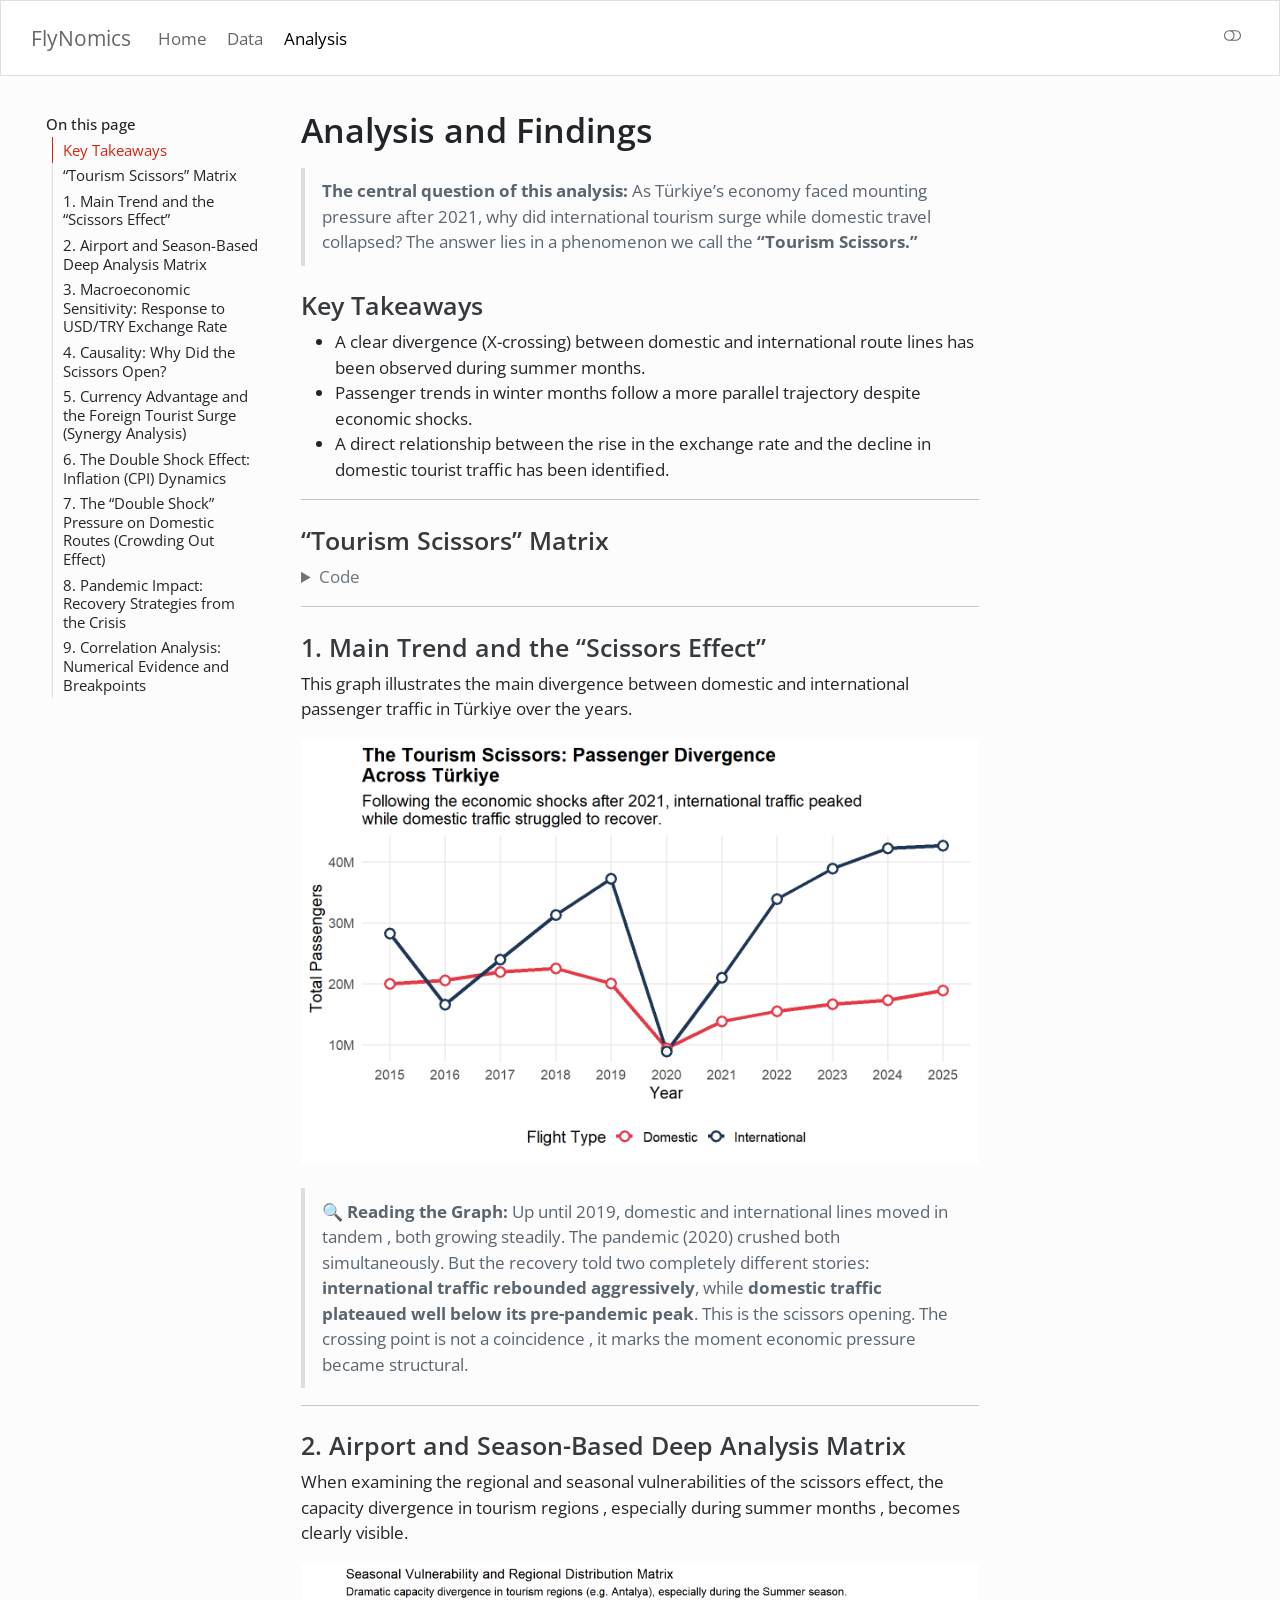
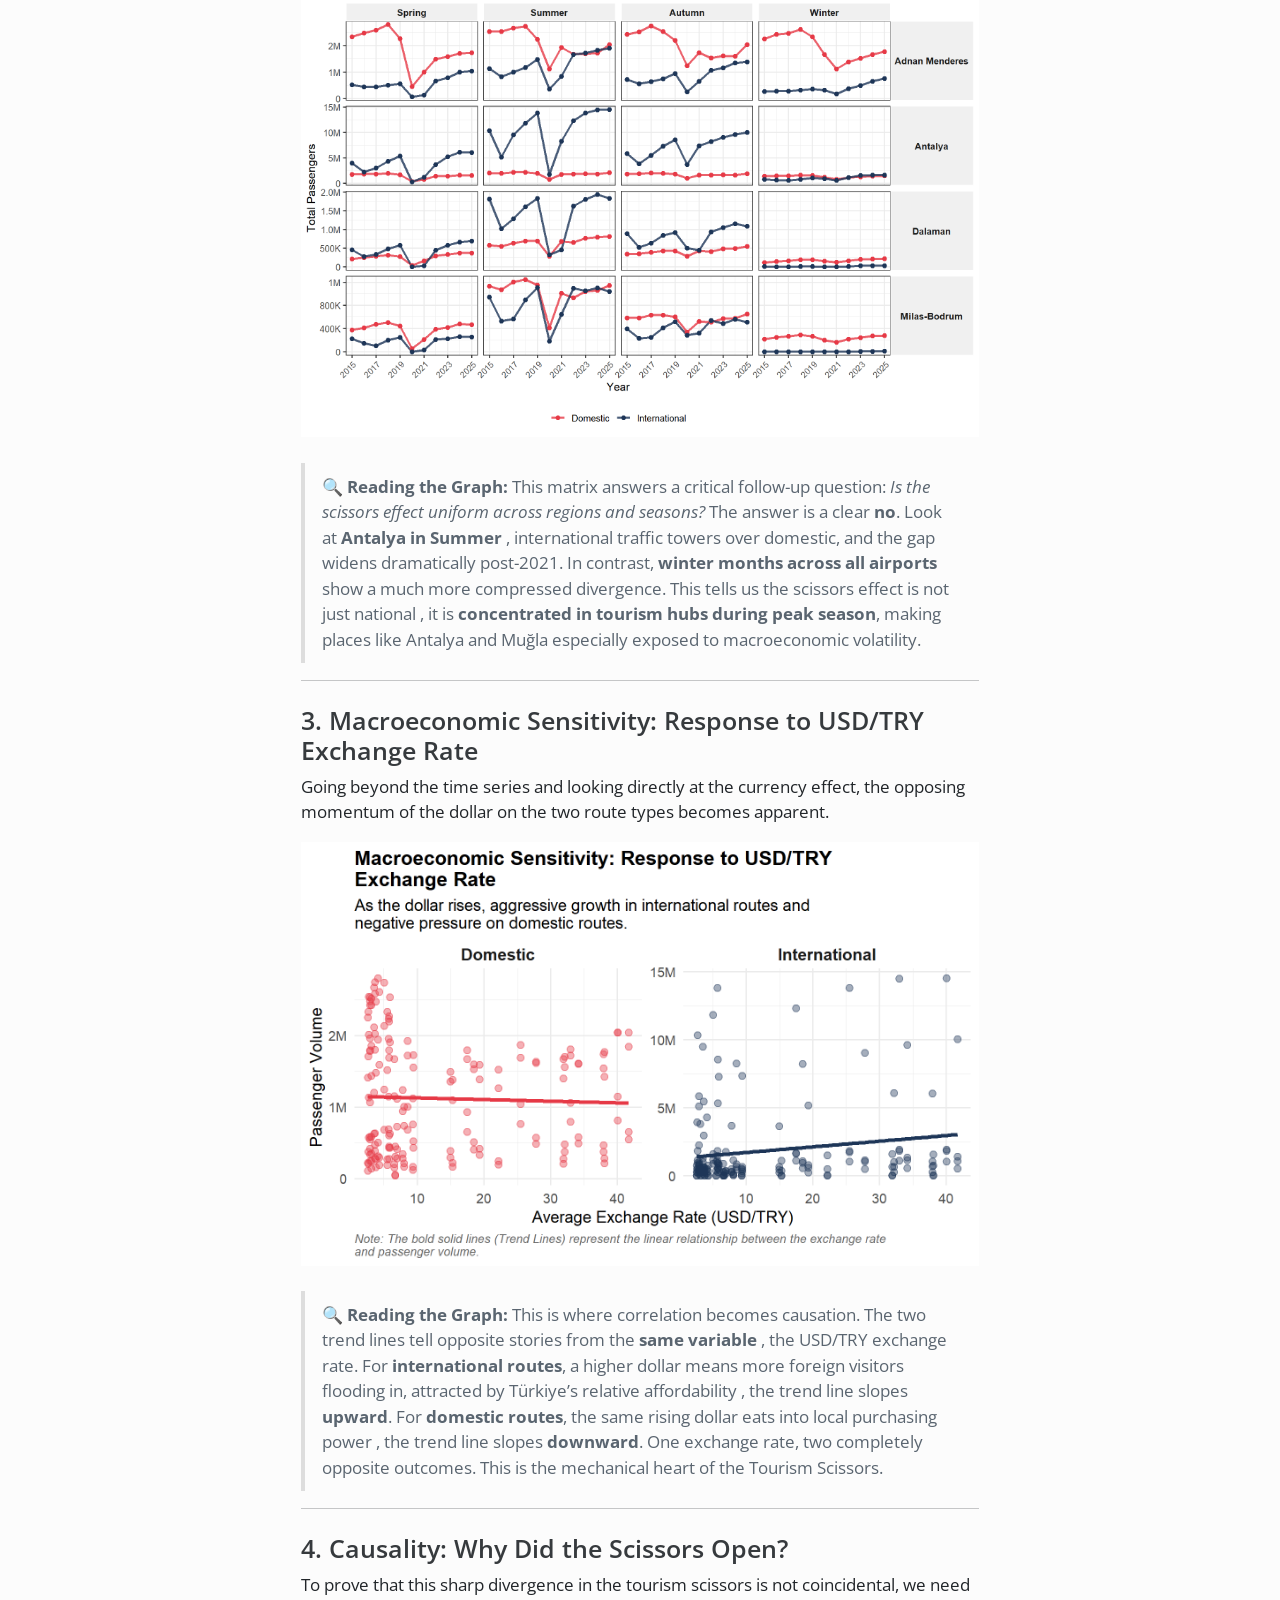
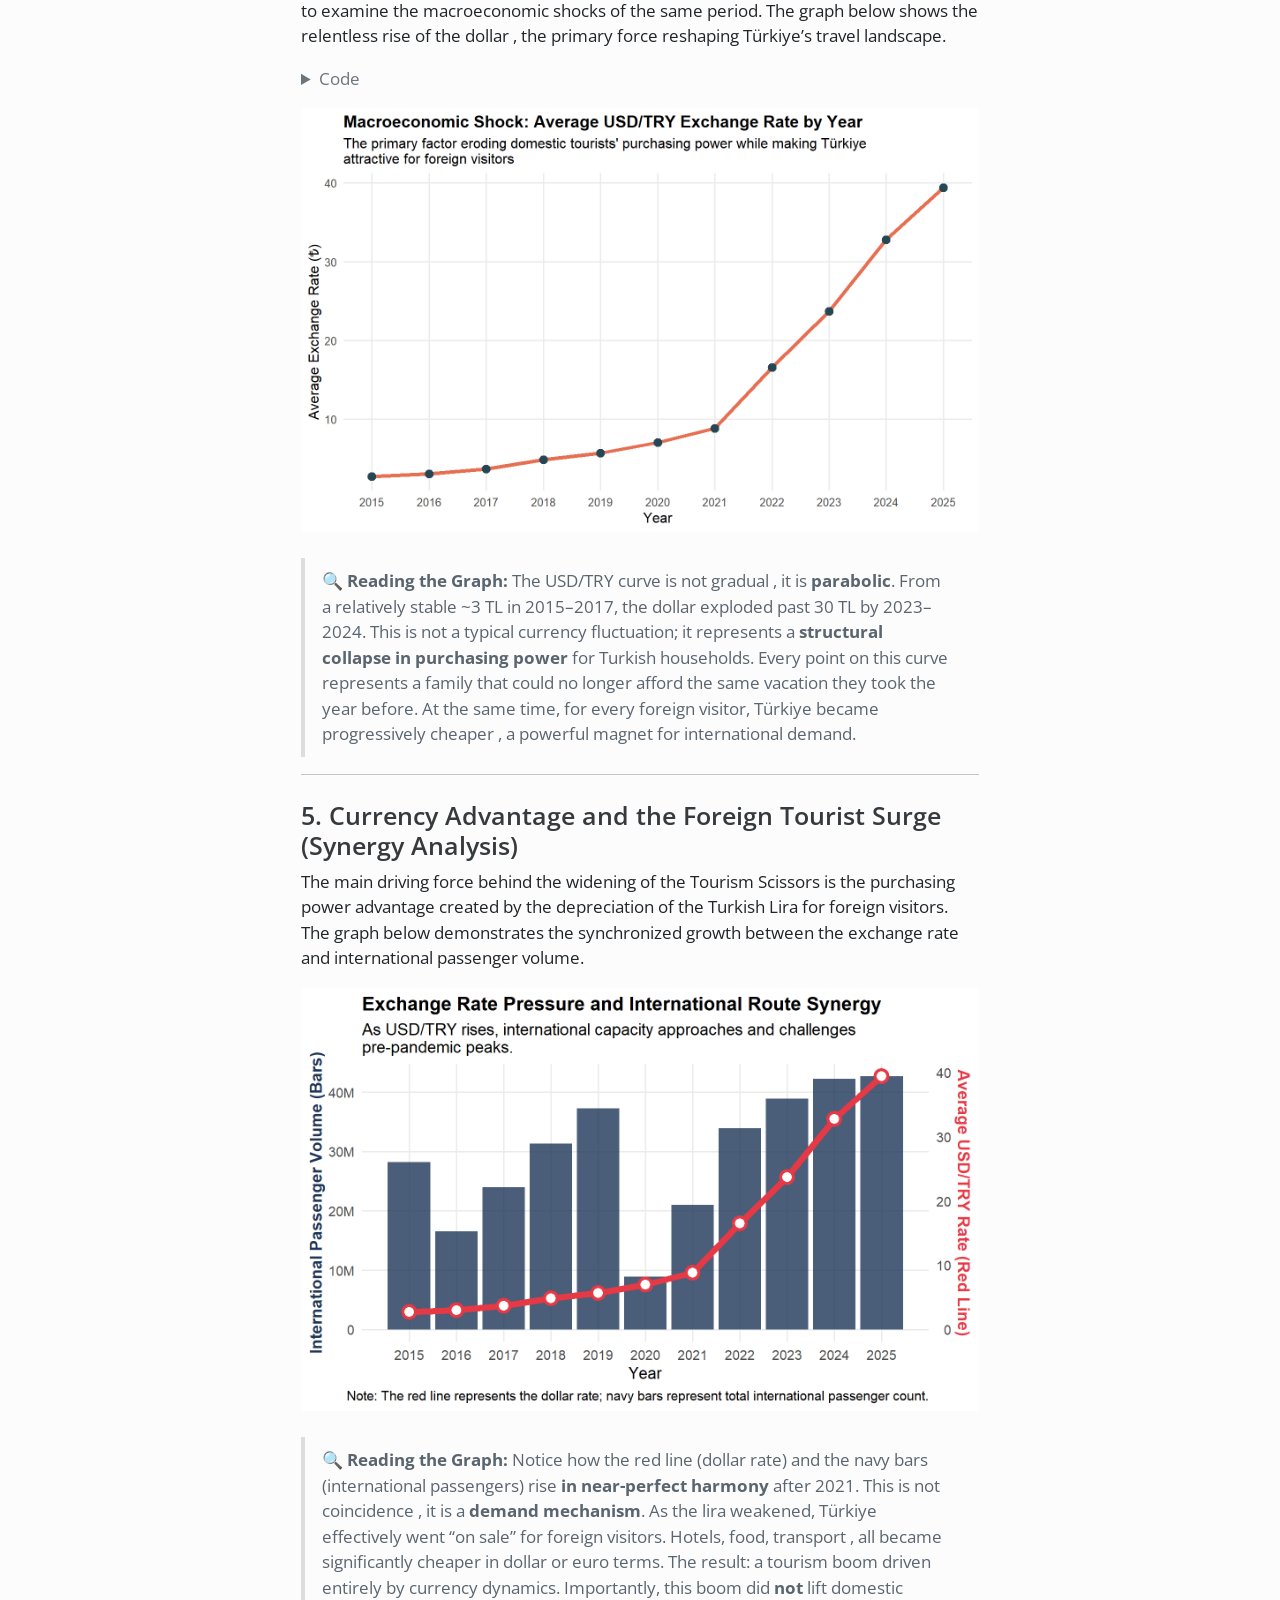
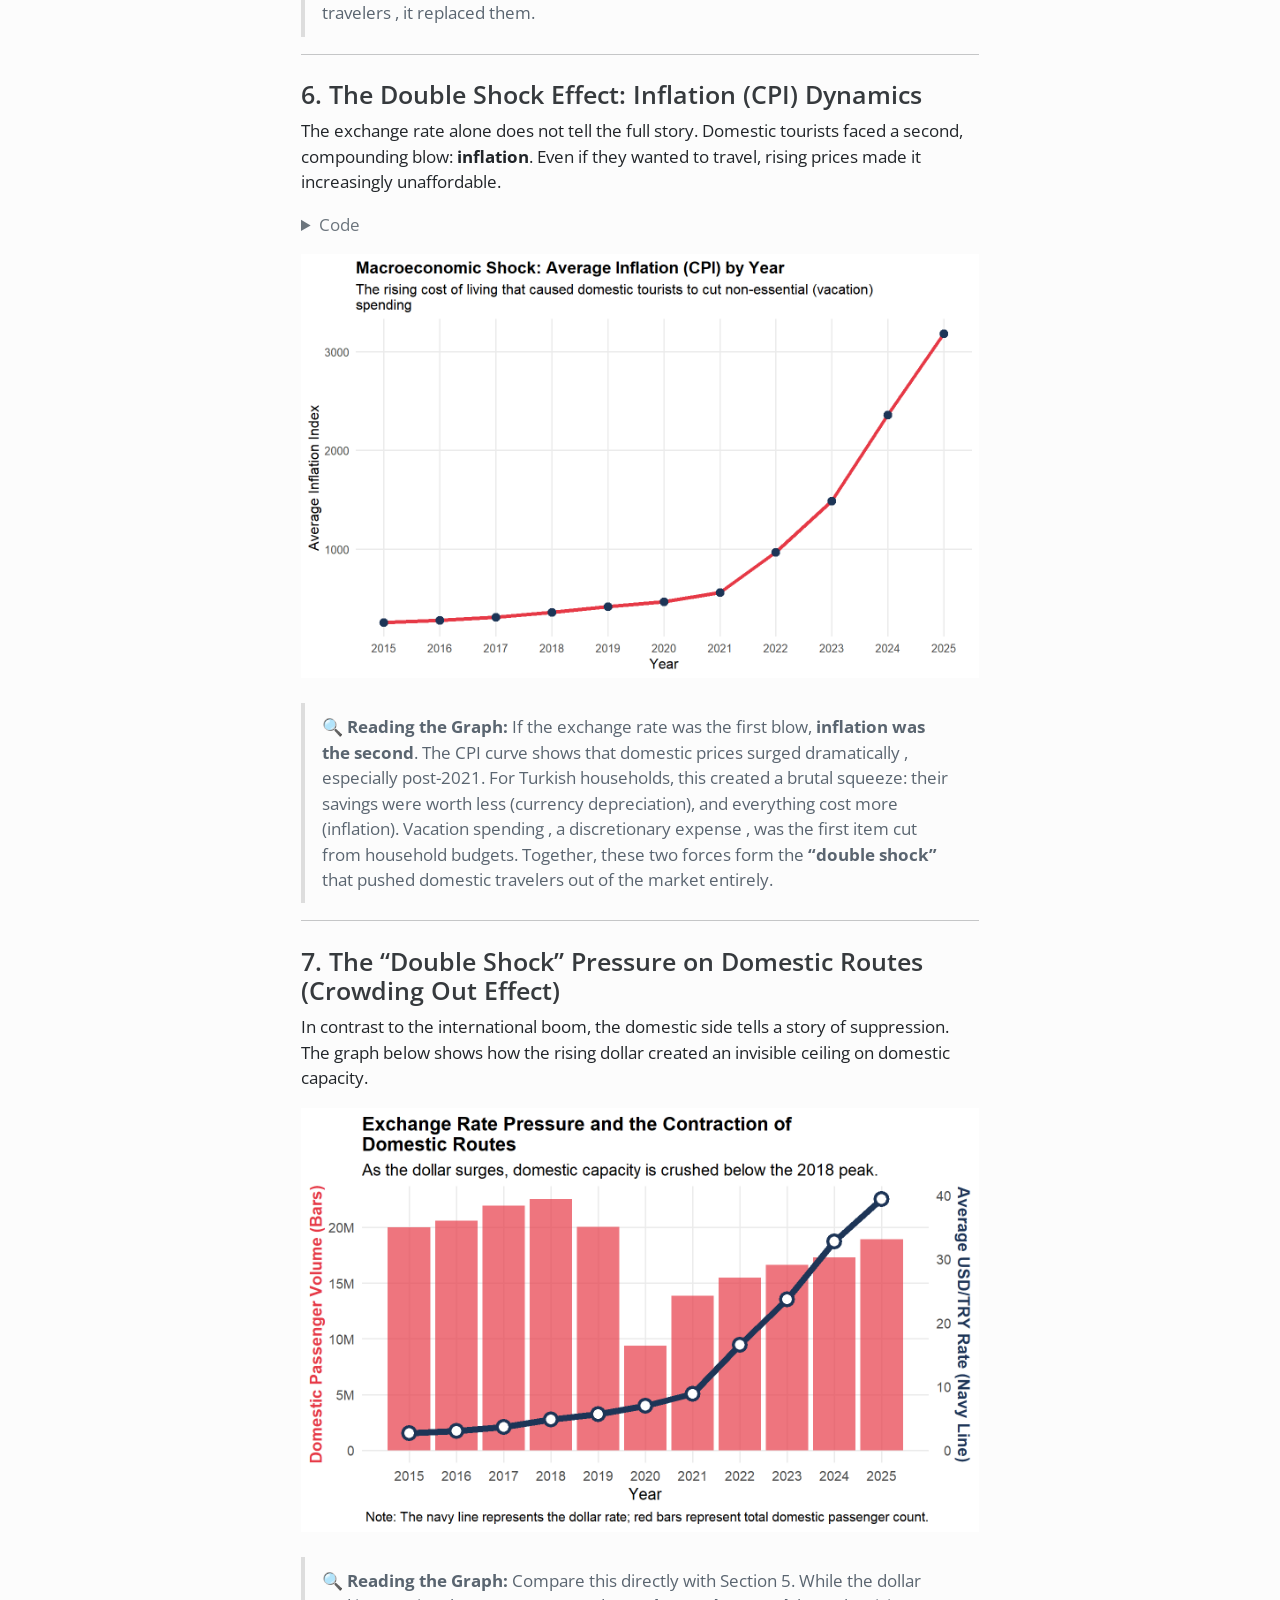
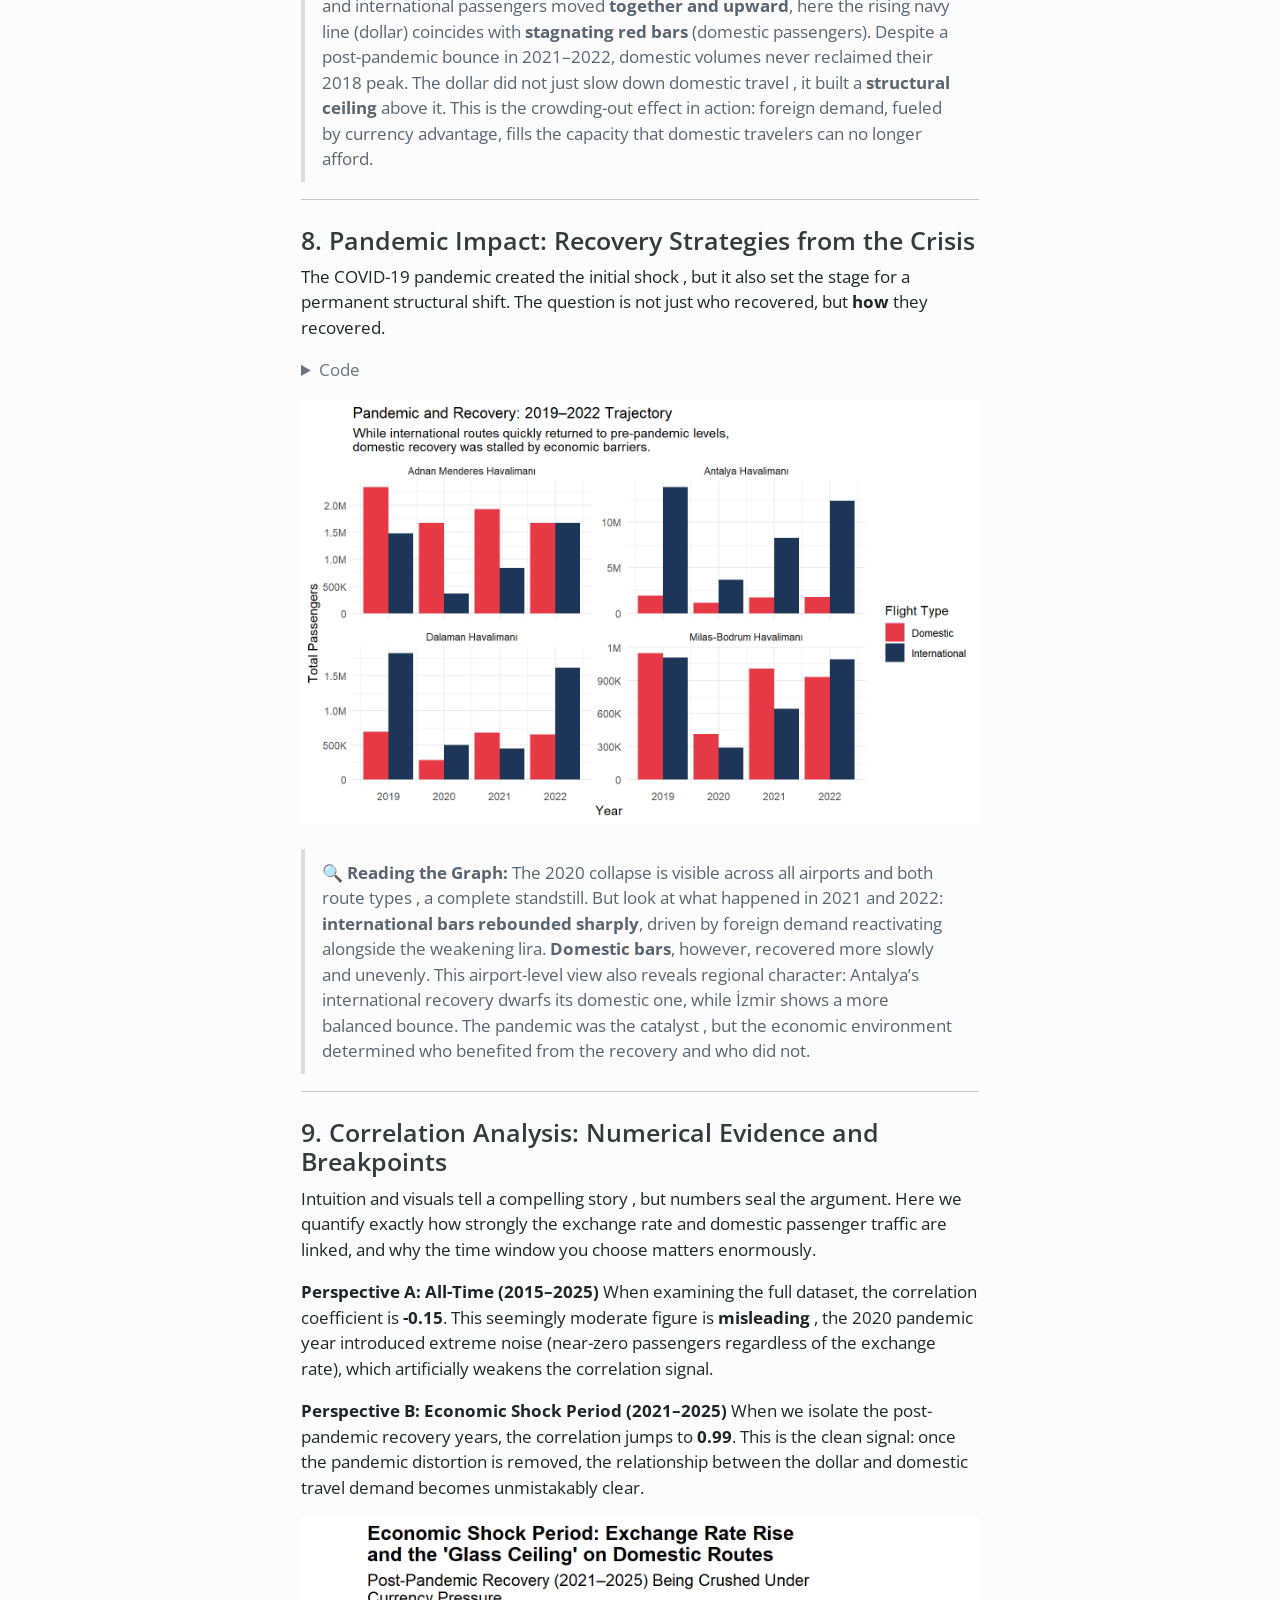
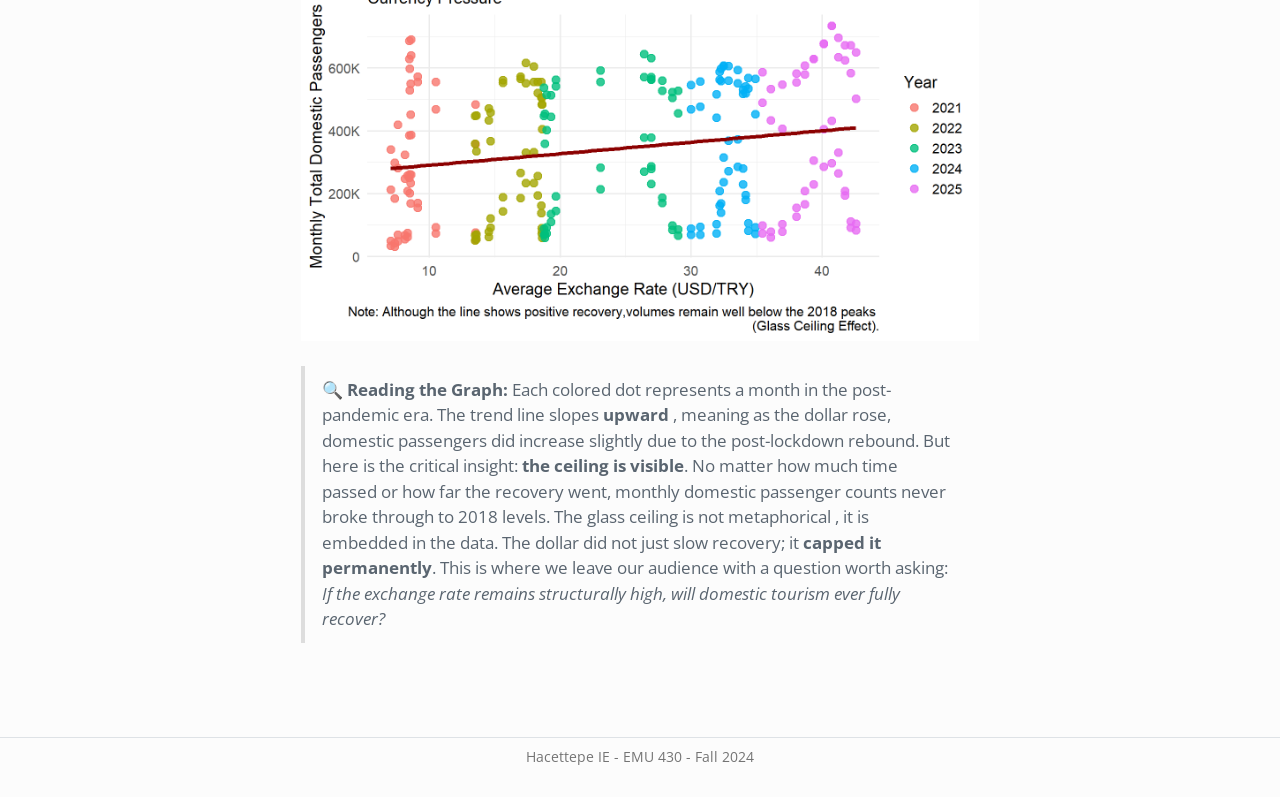
==== commit 29473f3a: "Project 5" ====
--- a/docs/analysis.html
+++ b/docs/analysis.html
@@ -2,13 +2,16 @@
 <html xmlns="http://www.w3.org/1999/xhtml" lang="en" xml:lang="en"><head>
 
 <meta charset="utf-8">
-<meta name="generator" content="quarto-1.8.25">
+<meta name="generator" content="quarto-1.9.30">
 
 <meta name="viewport" content="width=device-width, initial-scale=1.0, user-scalable=yes">
 
 
 <title>Analysis and Findings – FlyNomics</title>
 <style>
+/* Default styles provided by pandoc.
+** See https://pandoc.org/MANUAL.html#variables-for-html for config info.
+*/
 code{white-space: pre-wrap;}
 span.smallcaps{font-variant: small-caps;}
 div.columns{display: flex; gap: min(4vw, 1.5em);}
@@ -67,19 +70,18 @@
 <meta name="quarto:offset" content="./">
 <script src="site_libs/quarto-html/quarto.js" type="module"></script>
 <script src="site_libs/quarto-html/tabsets/tabsets.js" type="module"></script>
-<script src="site_libs/quarto-html/axe/axe-check.js" type="module"></script>
 <script src="site_libs/quarto-html/popper.min.js"></script>
 <script src="site_libs/quarto-html/tippy.umd.min.js"></script>
 <script src="site_libs/quarto-html/anchor.min.js"></script>
 <link href="site_libs/quarto-html/tippy.css" rel="stylesheet">
-<link href="site_libs/quarto-html/quarto-syntax-highlighting-7b89279ff1a6dce999919e0e67d4d9ec.css" rel="stylesheet" class="quarto-color-scheme" id="quarto-text-highlighting-styles">
-<link href="site_libs/quarto-html/quarto-syntax-highlighting-dark-707d8167ce6003fca903bfe2be84ab7f.css" rel="stylesheet" class="quarto-color-scheme quarto-color-alternate" id="quarto-text-highlighting-styles">
-<link href="site_libs/quarto-html/quarto-syntax-highlighting-7b89279ff1a6dce999919e0e67d4d9ec.css" rel="stylesheet" class="quarto-color-scheme-extra" id="quarto-text-highlighting-styles">
+<link href="site_libs/quarto-html/quarto-syntax-highlighting-b6a8276bf55561bdbc268162d41bd1f7.css" rel="stylesheet" class="quarto-color-scheme" id="quarto-text-highlighting-styles">
+<link href="site_libs/quarto-html/quarto-syntax-highlighting-dark-a8da12e74b29c2e7b17644f84b91567b.css" rel="stylesheet" class="quarto-color-scheme quarto-color-alternate" id="quarto-text-highlighting-styles">
+<link href="site_libs/quarto-html/quarto-syntax-highlighting-b6a8276bf55561bdbc268162d41bd1f7.css" rel="stylesheet" class="quarto-color-scheme-extra" id="quarto-text-highlighting-styles">
 <script src="site_libs/bootstrap/bootstrap.min.js"></script>
 <link href="site_libs/bootstrap/bootstrap-icons.css" rel="stylesheet">
-<link href="site_libs/bootstrap/bootstrap-0e5074b58188f8d01d6da366fae00f66.min.css" rel="stylesheet" append-hash="true" class="quarto-color-scheme" id="quarto-bootstrap" data-mode="light">
-<link href="site_libs/bootstrap/bootstrap-dark-cd93109820dc32abe2ab9168c608f182.min.css" rel="stylesheet" append-hash="true" class="quarto-color-scheme quarto-color-alternate" id="quarto-bootstrap" data-mode="dark">
-<link href="site_libs/bootstrap/bootstrap-0e5074b58188f8d01d6da366fae00f66.min.css" rel="stylesheet" append-hash="true" class="quarto-color-scheme-extra" id="quarto-bootstrap" data-mode="light">
+<link href="site_libs/bootstrap/bootstrap-8a7bb8a3e06cc5e54db5d15903f32f38.min.css" rel="stylesheet" append-hash="true" class="quarto-color-scheme" id="quarto-bootstrap" data-mode="light">
+<link href="site_libs/bootstrap/bootstrap-dark-c748b559b5f85ef4b0a589108ee5e837.min.css" rel="stylesheet" append-hash="true" class="quarto-color-scheme quarto-color-alternate" id="quarto-bootstrap" data-mode="dark">
+<link href="site_libs/bootstrap/bootstrap-8a7bb8a3e06cc5e54db5d15903f32f38.min.css" rel="stylesheet" append-hash="true" class="quarto-color-scheme-extra" id="quarto-bootstrap" data-mode="light">
 <script id="quarto-search-options" type="application/json">{
   "location": "navbar",
   "copy-button": false,
@@ -281,8 +283,6 @@
     <nav class="navbar navbar-expand-lg " data-bs-theme="dark">
       <div class="navbar-container container-fluid">
       <div class="navbar-brand-container mx-auto">
-    <a href="./index.html" class="navbar-brand navbar-brand-logo">
-    </a>
     <a class="navbar-brand" href="./index.html">
     <span class="navbar-title">FlyNomics</span>
     </a>
@@ -323,17 +323,6 @@
    
   <ul>
   <li><a href="#key-takeaways" id="toc-key-takeaways" class="nav-link active" data-scroll-target="#key-takeaways">Key Takeaways</a></li>
-  <li><a href="#tourism-scissors-matrisi" id="toc-tourism-scissors-matrisi" class="nav-link" data-scroll-target="#tourism-scissors-matrisi">“Tourism Scissors” Matrisi</a></li>
-  <li><a href="#ana-trend-ve-makas-etkisi-the-scissors-effect" id="toc-ana-trend-ve-makas-etkisi-the-scissors-effect" class="nav-link" data-scroll-target="#ana-trend-ve-makas-etkisi-the-scissors-effect">1. Ana Trend ve “Makas” Etkisi (The Scissors Effect)</a></li>
-  <li><a href="#havalimanı-ve-mevsim-bazlı-derin-analiz-matrisi" id="toc-havalimanı-ve-mevsim-bazlı-derin-analiz-matrisi" class="nav-link" data-scroll-target="#havalimanı-ve-mevsim-bazlı-derin-analiz-matrisi">2. Havalimanı ve Mevsim Bazlı Derin Analiz Matrisi</a></li>
-  <li><a href="#makroekonomik-duyarlılık-usdtry-kuruna-tepki" id="toc-makroekonomik-duyarlılık-usdtry-kuruna-tepki" class="nav-link" data-scroll-target="#makroekonomik-duyarlılık-usdtry-kuruna-tepki">3. Makroekonomik Duyarlılık: USD/TRY Kuruna Tepki</a></li>
-  <li><a href="#nedensellik-makas-neden-açıldı" id="toc-nedensellik-makas-neden-açıldı" class="nav-link" data-scroll-target="#nedensellik-makas-neden-açıldı">4. Nedensellik: Makas Neden Açıldı?</a></li>
-  <li><a href="#kur-avantajı-ve-yabancı-turist-akını-synergy-analysis" id="toc-kur-avantajı-ve-yabancı-turist-akını-synergy-analysis" class="nav-link" data-scroll-target="#kur-avantajı-ve-yabancı-turist-akını-synergy-analysis">5. Kur Avantajı ve Yabancı Turist Akını (Synergy Analysis)</a></li>
-  <li><a href="#çifte-şok-etkisi-enflasyon-tüfe-dinamikleri" id="toc-çifte-şok-etkisi-enflasyon-tüfe-dinamikleri" class="nav-link" data-scroll-target="#çifte-şok-etkisi-enflasyon-tüfe-dinamikleri">6. Çifte Şok Etkisi: Enflasyon (TÜFE) Dinamikleri</a></li>
-  <li><a href="#iç-hatlarda-çifte-şok-baskısı-crowding-out-effect" id="toc-iç-hatlarda-çifte-şok-baskısı-crowding-out-effect" class="nav-link" data-scroll-target="#iç-hatlarda-çifte-şok-baskısı-crowding-out-effect">7. İç Hatlarda “Çifte Şok” Baskısı (Crowding Out Effect)</a></li>
-  <li><a href="#pandemi-etkisi-krizden-çıkış-stratejileri" id="toc-pandemi-etkisi-krizden-çıkış-stratejileri" class="nav-link" data-scroll-target="#pandemi-etkisi-krizden-çıkış-stratejileri">8. Pandemi Etkisi: Krizden Çıkış Stratejileri</a></li>
-  <li><a href="#korelasyon-analizi-sayısal-kanıt-ve-kırılma-noktaları" id="toc-korelasyon-analizi-sayısal-kanıt-ve-kırılma-noktaları" class="nav-link" data-scroll-target="#korelasyon-analizi-sayısal-kanıt-ve-kırılma-noktaları">9. Korelasyon Analizi: Sayısal Kanıt ve Kırılma Noktaları</a></li>
-  <li><a href="#key-takeaways-1" id="toc-key-takeaways-1" class="nav-link" data-scroll-target="#key-takeaways-1">Key Takeaways</a></li>
   <li><a href="#tourism-scissors-matrix" id="toc-tourism-scissors-matrix" class="nav-link" data-scroll-target="#tourism-scissors-matrix">“Tourism Scissors” Matrix</a></li>
   <li><a href="#main-trend-and-the-scissors-effect" id="toc-main-trend-and-the-scissors-effect" class="nav-link" data-scroll-target="#main-trend-and-the-scissors-effect">1. Main Trend and the “Scissors Effect”</a></li>
   <li><a href="#airport-and-season-based-deep-analysis-matrix" id="toc-airport-and-season-based-deep-analysis-matrix" class="nav-link" data-scroll-target="#airport-and-season-based-deep-analysis-matrix">2. Airport and Season-Based Deep Analysis Matrix</a></li>
@@ -374,245 +363,11 @@
 </header>
 
 
-<section id="key-takeaways" class="level3">
-<h3 class="anchored" data-anchor-id="key-takeaways">Key Takeaways</h3>
-<ul>
-<li>Yaz aylarında iç ve dış hat çizgileri arasında belirgin bir ayrışma (X kesişimi) gözlemlenmiştir.</li>
-<li>Kış aylarındaki yolcu trendleri ekonomik şoklara rağmen daha paralel seyretmektedir.</li>
-<li>Döviz kurundaki artışın yerli turist trafiğindeki düşüşle olan doğrudan ilişkisi tespit edilmiştir.</li>
-</ul>
-</section>
-<section id="tourism-scissors-matrisi" class="level3">
-<h3 class="anchored" data-anchor-id="tourism-scissors-matrisi">“Tourism Scissors” Matrisi</h3>
-<div class="cell">
-<div class="code-copy-outer-scaffold"><div class="sourceCode cell-code" id="cb1"><pre class="sourceCode r code-with-copy"><code class="sourceCode r"><span id="cb1-1"><a href="#cb1-1" aria-hidden="true" tabindex="-1"></a><span class="fu">library</span>(tidyverse)</span>
-<span id="cb1-2"><a href="#cb1-2" aria-hidden="true" tabindex="-1"></a><span class="fu">library</span>(readxl) <span class="co"># Excel okumak için gerekli kütüphane</span></span>
-<span id="cb1-3"><a href="#cb1-3" aria-hidden="true" tabindex="-1"></a><span class="fu">library</span>(scales)</span>
-<span id="cb1-4"><a href="#cb1-4" aria-hidden="true" tabindex="-1"></a></span>
-<span id="cb1-5"><a href="#cb1-5" aria-hidden="true" tabindex="-1"></a><span class="co"># Veriyi oku (Dosya ismini 'tourism_data.xlsx' yaptığını varsayıyorum)</span></span>
-<span id="cb1-6"><a href="#cb1-6" aria-hidden="true" tabindex="-1"></a>df <span class="ot">&lt;-</span> <span class="fu">read_excel</span>(<span class="st">"tourism_data.xlsx"</span>)</span>
-<span id="cb1-7"><a href="#cb1-7" aria-hidden="true" tabindex="-1"></a></span>
-<span id="cb1-8"><a href="#cb1-8" aria-hidden="true" tabindex="-1"></a><span class="co"># Veri temizleme ve Mevsim mühendisliği</span></span>
-<span id="cb1-9"><a href="#cb1-9" aria-hidden="true" tabindex="-1"></a>df_clean <span class="ot">&lt;-</span> df <span class="sc">%&gt;%</span></span>
-<span id="cb1-10"><a href="#cb1-10" aria-hidden="true" tabindex="-1"></a>  <span class="fu">select</span>(Yıl, Ay, Havalimanı, <span class="st">`</span><span class="at">Hat Tipi</span><span class="st">`</span>, <span class="st">`</span><span class="at">Aylık Yolcu</span><span class="st">`</span>, <span class="st">`</span><span class="at">USD/TRY</span><span class="st">`</span>, Enflasyon) <span class="sc">%&gt;%</span></span>
-<span id="cb1-11"><a href="#cb1-11" aria-hidden="true" tabindex="-1"></a>  <span class="fu">filter</span>(<span class="sc">!</span><span class="fu">is.na</span>(Yıl)) <span class="sc">%&gt;%</span></span>
-<span id="cb1-12"><a href="#cb1-12" aria-hidden="true" tabindex="-1"></a>  <span class="fu">mutate</span>(</span>
-<span id="cb1-13"><a href="#cb1-13" aria-hidden="true" tabindex="-1"></a>    <span class="at">Mevsim =</span> <span class="fu">case_when</span>(</span>
-<span id="cb1-14"><a href="#cb1-14" aria-hidden="true" tabindex="-1"></a>      Ay <span class="sc">%in%</span> <span class="fu">c</span>(<span class="st">"Aralık"</span>, <span class="st">"Ocak"</span>, <span class="st">"Şubat"</span>) <span class="sc">~</span> <span class="st">"Kış"</span>,</span>
-<span id="cb1-15"><a href="#cb1-15" aria-hidden="true" tabindex="-1"></a>      Ay <span class="sc">%in%</span> <span class="fu">c</span>(<span class="st">"Mart"</span>, <span class="st">"Nisan"</span>, <span class="st">"Mayıs"</span>) <span class="sc">~</span> <span class="st">"İlkbahar"</span>,</span>
-<span id="cb1-16"><a href="#cb1-16" aria-hidden="true" tabindex="-1"></a>      Ay <span class="sc">%in%</span> <span class="fu">c</span>(<span class="st">"Haziran"</span>, <span class="st">"Temmuz"</span>, <span class="st">"Ağustos"</span>) <span class="sc">~</span> <span class="st">"Yaz"</span>,</span>
-<span id="cb1-17"><a href="#cb1-17" aria-hidden="true" tabindex="-1"></a>      Ay <span class="sc">%in%</span> <span class="fu">c</span>(<span class="st">"Eylül"</span>, <span class="st">"Ekim"</span>, <span class="st">"Kasım"</span>) <span class="sc">~</span> <span class="st">"Sonbahar"</span></span>
-<span id="cb1-18"><a href="#cb1-18" aria-hidden="true" tabindex="-1"></a>    ),</span>
-<span id="cb1-19"><a href="#cb1-19" aria-hidden="true" tabindex="-1"></a>    <span class="at">Mevsim =</span> <span class="fu">factor</span>(Mevsim, <span class="at">levels =</span> <span class="fu">c</span>(<span class="st">"İlkbahar"</span>, <span class="st">"Yaz"</span>, <span class="st">"Sonbahar"</span>, <span class="st">"Kış"</span>))</span>
-<span id="cb1-20"><a href="#cb1-20" aria-hidden="true" tabindex="-1"></a>  )</span>
-<span id="cb1-21"><a href="#cb1-21" aria-hidden="true" tabindex="-1"></a></span>
-<span id="cb1-22"><a href="#cb1-22" aria-hidden="true" tabindex="-1"></a><span class="co"># Mevsimsel Agregasyon</span></span>
-<span id="cb1-23"><a href="#cb1-23" aria-hidden="true" tabindex="-1"></a>df_seasonal <span class="ot">&lt;-</span> df_clean <span class="sc">%&gt;%</span></span>
-<span id="cb1-24"><a href="#cb1-24" aria-hidden="true" tabindex="-1"></a>  <span class="fu">group_by</span>(Yıl, Mevsim, Havalimanı, <span class="st">`</span><span class="at">Hat Tipi</span><span class="st">`</span>) <span class="sc">%&gt;%</span></span>
-<span id="cb1-25"><a href="#cb1-25" aria-hidden="true" tabindex="-1"></a>  <span class="fu">summarise</span>(</span>
-<span id="cb1-26"><a href="#cb1-26" aria-hidden="true" tabindex="-1"></a>    <span class="at">Toplam_Yolcu =</span> <span class="fu">sum</span>(<span class="st">`</span><span class="at">Aylık Yolcu</span><span class="st">`</span>, <span class="at">na.rm =</span> <span class="cn">TRUE</span>),</span>
-<span id="cb1-27"><a href="#cb1-27" aria-hidden="true" tabindex="-1"></a>    <span class="at">Ort_USD =</span> <span class="fu">mean</span>(<span class="st">`</span><span class="at">USD/TRY</span><span class="st">`</span>, <span class="at">na.rm =</span> <span class="cn">TRUE</span>),</span>
-<span id="cb1-28"><a href="#cb1-28" aria-hidden="true" tabindex="-1"></a>    <span class="at">.groups =</span> <span class="st">"drop"</span></span>
-<span id="cb1-29"><a href="#cb1-29" aria-hidden="true" tabindex="-1"></a>  )</span>
-<span id="cb1-30"><a href="#cb1-30" aria-hidden="true" tabindex="-1"></a></span>
-<span id="cb1-31"><a href="#cb1-31" aria-hidden="true" tabindex="-1"></a><span class="co"># Görselleştirme</span></span></code></pre></div><button title="Copy to Clipboard" class="code-copy-button"><i class="bi"></i></button></div>
-</div>
-</section>
-<section id="ana-trend-ve-makas-etkisi-the-scissors-effect" class="level3">
-<h3 class="anchored" data-anchor-id="ana-trend-ve-makas-etkisi-the-scissors-effect">1. Ana Trend ve “Makas” Etkisi (The Scissors Effect)</h3>
-<p>Bu grafik, Türkiye genelindeki dış hat ve iç hat yolcu sayılarının yıllara göre ana ayrışmasını göstermektedir.</p>
-<div class="cell">
-<div class="cell-output-display">
-<div>
-<figure class="figure">
-<p><img src="analysis_files/figure-html/plot-main-scissors-1.png" class="img-fluid figure-img" width="672"></p>
-</figure>
-</div>
-</div>
-</div>
-</section>
-<section id="havalimanı-ve-mevsim-bazlı-derin-analiz-matrisi" class="level3">
-<h3 class="anchored" data-anchor-id="havalimanı-ve-mevsim-bazlı-derin-analiz-matrisi">2. Havalimanı ve Mevsim Bazlı Derin Analiz Matrisi</h3>
-<p>Makas etkisinin bölgesel ve mevsimsel kırılganlığını incelediğimizde, özellikle yaz aylarında turizm bölgelerindeki kapasite ayrışması net bir şekilde görülmektedir.</p>
-<div class="cell">
-<div class="cell-output-display">
-<div>
-<figure class="figure">
-<p><img src="analysis_files/figure-html/plot-detailed-matrix-1.png" class="img-fluid figure-img" width="960"></p>
-</figure>
-</div>
-</div>
-</div>
-</section>
-<section id="makroekonomik-duyarlılık-usdtry-kuruna-tepki" class="level3">
-<h3 class="anchored" data-anchor-id="makroekonomik-duyarlılık-usdtry-kuruna-tepki">3. Makroekonomik Duyarlılık: USD/TRY Kuruna Tepki</h3>
-<p>Zaman serisinin ötesine geçerek doğrudan kur etkisine baktığımızda, doların iki hat üzerindeki zıt yönlü ivmesi ortaya çıkmaktadır.</p>
-<div class="cell">
-<div class="cell-output-display">
-<div>
-<figure class="figure">
-<p><img src="analysis_files/figure-html/plot-currency-impact-1.png" class="img-fluid figure-img" width="672"></p>
-</figure>
-</div>
-</div>
-</div>
-</section>
-<section id="nedensellik-makas-neden-açıldı" class="level3">
-<h3 class="anchored" data-anchor-id="nedensellik-makas-neden-açıldı">4. Nedensellik: Makas Neden Açıldı?</h3>
-<p>Turizm makasındaki bu sert açılımın tesadüf olmadığını kanıtlamak için, aynı dönemdeki makroekonomik şokları (USD/TRY kuru ve Enflasyon) incelememiz gerekmektedir. Aşağıdaki grafik, yerli turistin tatil yapma kapasitesini düşüren ana ekonomik faktörün trendini göstermektedir.</p>
-<div class="cell">
-<details class="code-fold">
-<summary>Code</summary>
-<div class="code-copy-outer-scaffold"><div class="sourceCode cell-code" id="cb2"><pre class="sourceCode r code-with-copy"><code class="sourceCode r"><span id="cb2-1"><a href="#cb2-1" aria-hidden="true" tabindex="-1"></a><span class="co"># Yıllık ortalama ekonomik verileri hesaplıyoruz (Üstteki df_clean verisini kullanır)</span></span>
-<span id="cb2-2"><a href="#cb2-2" aria-hidden="true" tabindex="-1"></a>df_econ <span class="ot">&lt;-</span> df_clean <span class="sc">%&gt;%</span></span>
-<span id="cb2-3"><a href="#cb2-3" aria-hidden="true" tabindex="-1"></a>  <span class="fu">group_by</span>(Yıl) <span class="sc">%&gt;%</span></span>
-<span id="cb2-4"><a href="#cb2-4" aria-hidden="true" tabindex="-1"></a>  <span class="fu">summarise</span>(</span>
-<span id="cb2-5"><a href="#cb2-5" aria-hidden="true" tabindex="-1"></a>    <span class="at">Ort_USD =</span> <span class="fu">mean</span>(<span class="st">`</span><span class="at">USD/TRY</span><span class="st">`</span>, <span class="at">na.rm =</span> <span class="cn">TRUE</span>),</span>
-<span id="cb2-6"><a href="#cb2-6" aria-hidden="true" tabindex="-1"></a>    <span class="at">Ort_Enflasyon =</span> <span class="fu">mean</span>(Enflasyon, <span class="at">na.rm =</span> <span class="cn">TRUE</span>)</span>
-<span id="cb2-7"><a href="#cb2-7" aria-hidden="true" tabindex="-1"></a>  )</span>
-<span id="cb2-8"><a href="#cb2-8" aria-hidden="true" tabindex="-1"></a></span>
-<span id="cb2-9"><a href="#cb2-9" aria-hidden="true" tabindex="-1"></a><span class="co"># Dolar Kurunun Yıllar İçindeki Yükselişi</span></span>
-<span id="cb2-10"><a href="#cb2-10" aria-hidden="true" tabindex="-1"></a><span class="fu">ggplot</span>(df_econ, <span class="fu">aes</span>(<span class="at">x =</span> Yıl, <span class="at">y =</span> Ort_USD)) <span class="sc">+</span></span>
-<span id="cb2-11"><a href="#cb2-11" aria-hidden="true" tabindex="-1"></a>  <span class="co"># Trend çizgisi ve noktalar</span></span>
-<span id="cb2-12"><a href="#cb2-12" aria-hidden="true" tabindex="-1"></a>  <span class="fu">geom_line</span>(<span class="at">color =</span> <span class="st">"#E76F51"</span>, <span class="at">linewidth =</span> <span class="fl">1.5</span>) <span class="sc">+</span></span>
-<span id="cb2-13"><a href="#cb2-13" aria-hidden="true" tabindex="-1"></a>  <span class="fu">geom_point</span>(<span class="at">color =</span> <span class="st">"#264653"</span>, <span class="at">size =</span> <span class="dv">3</span>) <span class="sc">+</span></span>
-<span id="cb2-14"><a href="#cb2-14" aria-hidden="true" tabindex="-1"></a>  </span>
-<span id="cb2-15"><a href="#cb2-15" aria-hidden="true" tabindex="-1"></a>  <span class="co"># Tasarım ayarları</span></span>
-<span id="cb2-16"><a href="#cb2-16" aria-hidden="true" tabindex="-1"></a>  <span class="fu">theme_minimal</span>(<span class="at">base_size =</span> <span class="dv">12</span>) <span class="sc">+</span></span>
-<span id="cb2-17"><a href="#cb2-17" aria-hidden="true" tabindex="-1"></a>  <span class="fu">labs</span>(</span>
-<span id="cb2-18"><a href="#cb2-18" aria-hidden="true" tabindex="-1"></a>    <span class="at">title =</span> <span class="st">"Makroekonomik Şok: Yıllara Göre Ortalama USD/TRY Kuru"</span>,</span>
-<span id="cb2-19"><a href="#cb2-19" aria-hidden="true" tabindex="-1"></a>    <span class="at">subtitle =</span> <span class="st">"Yerli turistin alım gücünü eriten ve yabancı turist için Türkiye'yi cazip kılan ana faktör"</span>,</span>
-<span id="cb2-20"><a href="#cb2-20" aria-hidden="true" tabindex="-1"></a>    <span class="at">x =</span> <span class="st">"Yıl"</span>,</span>
-<span id="cb2-21"><a href="#cb2-21" aria-hidden="true" tabindex="-1"></a>    <span class="at">y =</span> <span class="st">"Ortalama Dolar Kuru (₺)"</span></span>
-<span id="cb2-22"><a href="#cb2-22" aria-hidden="true" tabindex="-1"></a>  ) <span class="sc">+</span></span>
-<span id="cb2-23"><a href="#cb2-23" aria-hidden="true" tabindex="-1"></a>  <span class="co"># X ekseninde yılları küsuratsız (örneğin 2020.5 olmadan) tam sayı olarak göstermek için</span></span>
-<span id="cb2-24"><a href="#cb2-24" aria-hidden="true" tabindex="-1"></a>  <span class="fu">scale_x_continuous</span>(<span class="at">breaks =</span> <span class="fu">seq</span>(<span class="fu">min</span>(df_econ<span class="sc">$</span>Yıl, <span class="at">na.rm=</span><span class="cn">TRUE</span>), <span class="fu">max</span>(df_econ<span class="sc">$</span>Yıl, <span class="at">na.rm=</span><span class="cn">TRUE</span>), <span class="at">by =</span> <span class="dv">1</span>)) <span class="sc">+</span></span>
-<span id="cb2-25"><a href="#cb2-25" aria-hidden="true" tabindex="-1"></a>  <span class="fu">theme</span>(</span>
-<span id="cb2-26"><a href="#cb2-26" aria-hidden="true" tabindex="-1"></a>    <span class="at">plot.title =</span> <span class="fu">element_text</span>(<span class="at">face =</span> <span class="st">"bold"</span>, <span class="at">size =</span> <span class="dv">14</span>),</span>
-<span id="cb2-27"><a href="#cb2-27" aria-hidden="true" tabindex="-1"></a>    <span class="at">panel.grid.minor =</span> <span class="fu">element_blank</span>()</span>
-<span id="cb2-28"><a href="#cb2-28" aria-hidden="true" tabindex="-1"></a>  )</span></code></pre></div><button title="Copy to Clipboard" class="code-copy-button"><i class="bi"></i></button></div>
-</details>
-<div class="cell-output-display">
-<div>
-<figure class="figure">
-<p><img src="analysis_files/figure-html/economy-plot-1.png" class="img-fluid figure-img" width="672"></p>
-</figure>
-</div>
-</div>
-</div>
-</section>
-<section id="kur-avantajı-ve-yabancı-turist-akını-synergy-analysis" class="level3">
-<h3 class="anchored" data-anchor-id="kur-avantajı-ve-yabancı-turist-akını-synergy-analysis">5. Kur Avantajı ve Yabancı Turist Akını (Synergy Analysis)</h3>
-<p>Turizm Makası’nın genişlemesindeki ana itici güç, Türk Lirası’ndaki değer kaybının yabancı ziyaretçiler için yarattığı “alım gücü avantajıdır”. Aşağıdaki grafik, dolar kurundaki yükseliş ile dış hat yolcu hacmi arasındaki senkronize büyümeyi net bir şekilde sergilemektedir.</p>
-<div class="cell">
-<div class="cell-output-display">
-<div>
-<figure class="figure">
-<p><img src="analysis_files/figure-html/plot-foreign-boom-1.png" class="img-fluid figure-img" width="672"></p>
-</figure>
-</div>
-</div>
-</div>
-</section>
-<section id="çifte-şok-etkisi-enflasyon-tüfe-dinamikleri" class="level3">
-<h3 class="anchored" data-anchor-id="çifte-şok-etkisi-enflasyon-tüfe-dinamikleri">6. Çifte Şok Etkisi: Enflasyon (TÜFE) Dinamikleri</h3>
-<p>Sadece döviz kurunun artması “Turizm Makası”nı tek başına açıklayamaz. Yerli turistin seyahat edebilme kabiliyetini tamamen ortadan kaldıran ikinci majör faktör, yurt içindeki enflasyonist ortamdır. Aşağıdaki grafik, yaşam maliyetlerindeki artışı gözler önüne sermektedir.</p>
-<div class="cell">
-<details class="code-fold">
-<summary>Code</summary>
-<div class="code-copy-outer-scaffold"><div class="sourceCode cell-code" id="cb3"><pre class="sourceCode r code-with-copy"><code class="sourceCode r"><span id="cb3-1"><a href="#cb3-1" aria-hidden="true" tabindex="-1"></a><span class="co"># Enflasyonun Yıllar İçindeki Yükselişi (df_econ verisini kullanır)</span></span>
-<span id="cb3-2"><a href="#cb3-2" aria-hidden="true" tabindex="-1"></a><span class="fu">ggplot</span>(df_econ, <span class="fu">aes</span>(<span class="at">x =</span> Yıl, <span class="at">y =</span> Ort_Enflasyon)) <span class="sc">+</span></span>
-<span id="cb3-3"><a href="#cb3-3" aria-hidden="true" tabindex="-1"></a>  <span class="co"># Trend çizgisi ve noktalar (Tehlikeyi/Sıcaklığı hissettirmek için kırmızı tonlar)</span></span>
-<span id="cb3-4"><a href="#cb3-4" aria-hidden="true" tabindex="-1"></a>  <span class="fu">geom_line</span>(<span class="at">color =</span> <span class="st">"#E63946"</span>, <span class="at">linewidth =</span> <span class="fl">1.5</span>) <span class="sc">+</span></span>
-<span id="cb3-5"><a href="#cb3-5" aria-hidden="true" tabindex="-1"></a>  <span class="fu">geom_point</span>(<span class="at">color =</span> <span class="st">"#1D3557"</span>, <span class="at">size =</span> <span class="dv">3</span>) <span class="sc">+</span></span>
-<span id="cb3-6"><a href="#cb3-6" aria-hidden="true" tabindex="-1"></a>  </span>
-<span id="cb3-7"><a href="#cb3-7" aria-hidden="true" tabindex="-1"></a>  <span class="co"># Tasarım ayarları</span></span>
-<span id="cb3-8"><a href="#cb3-8" aria-hidden="true" tabindex="-1"></a>  <span class="fu">theme_minimal</span>(<span class="at">base_size =</span> <span class="dv">12</span>) <span class="sc">+</span></span>
-<span id="cb3-9"><a href="#cb3-9" aria-hidden="true" tabindex="-1"></a>  <span class="fu">labs</span>(</span>
-<span id="cb3-10"><a href="#cb3-10" aria-hidden="true" tabindex="-1"></a>    <span class="at">title =</span> <span class="st">"Makroekonomik Şok: Yıllara Göre Ortalama Enflasyon (TÜFE)"</span>,</span>
-<span id="cb3-11"><a href="#cb3-11" aria-hidden="true" tabindex="-1"></a>    <span class="at">subtitle =</span> <span class="st">"Yerli turistin zorunlu olmayan (tatil) harcamalarını kesmesine neden olan </span><span class="sc">\n</span><span class="st">hayat pahalılığı"</span>,</span>
-<span id="cb3-12"><a href="#cb3-12" aria-hidden="true" tabindex="-1"></a>    <span class="at">x =</span> <span class="st">"Yıl"</span>,</span>
-<span id="cb3-13"><a href="#cb3-13" aria-hidden="true" tabindex="-1"></a>    <span class="at">y =</span> <span class="st">"Ortalama Enflasyon Endeksi"</span></span>
-<span id="cb3-14"><a href="#cb3-14" aria-hidden="true" tabindex="-1"></a>  ) <span class="sc">+</span></span>
-<span id="cb3-15"><a href="#cb3-15" aria-hidden="true" tabindex="-1"></a>  <span class="fu">scale_x_continuous</span>(<span class="at">breaks =</span> <span class="fu">seq</span>(<span class="fu">min</span>(df_econ<span class="sc">$</span>Yıl, <span class="at">na.rm=</span><span class="cn">TRUE</span>), <span class="fu">max</span>(df_econ<span class="sc">$</span>Yıl, <span class="at">na.rm=</span><span class="cn">TRUE</span>), <span class="at">by =</span> <span class="dv">1</span>)) <span class="sc">+</span></span>
-<span id="cb3-16"><a href="#cb3-16" aria-hidden="true" tabindex="-1"></a>  <span class="fu">theme</span>(</span>
-<span id="cb3-17"><a href="#cb3-17" aria-hidden="true" tabindex="-1"></a>    <span class="at">plot.title =</span> <span class="fu">element_text</span>(<span class="at">face =</span> <span class="st">"bold"</span>, <span class="at">size =</span> <span class="dv">14</span>),</span>
-<span id="cb3-18"><a href="#cb3-18" aria-hidden="true" tabindex="-1"></a>    <span class="at">panel.grid.minor =</span> <span class="fu">element_blank</span>()</span>
-<span id="cb3-19"><a href="#cb3-19" aria-hidden="true" tabindex="-1"></a>  )</span></code></pre></div><button title="Copy to Clipboard" class="code-copy-button"><i class="bi"></i></button></div>
-</details>
-<div class="cell-output-display">
-<div>
-<figure class="figure">
-<p><img src="analysis_files/figure-html/inflation-plot-1.png" class="img-fluid figure-img" width="672"></p>
-</figure>
-</div>
-</div>
-</div>
-</section>
-<section id="iç-hatlarda-çifte-şok-baskısı-crowding-out-effect" class="level3">
-<h3 class="anchored" data-anchor-id="iç-hatlarda-çifte-şok-baskısı-crowding-out-effect">7. İç Hatlarda “Çifte Şok” Baskısı (Crowding Out Effect)</h3>
-<p>Dış hatlardaki agresif büyümenin aksine, yerli turistin seyri makroekonomik baskıların ağırlığını hissetmektedir. Aşağıdaki grafik, dolar kurundaki aynı parabolik yükselişin iç hat kapasitesinde nasıl bir “baskılayıcı tavan” yarattığını ve pandemi öncesi seviyelere (2018) ulaşılmasını engellediğini kanıtlamaktadır.</p>
-<div class="cell">
-<div class="cell-output-display">
-<div>
-<figure class="figure">
-<p><img src="analysis_files/figure-html/plot-domestic-pressure-1.png" class="img-fluid figure-img" width="672"></p>
-</figure>
-</div>
-</div>
-</div>
-</section>
-<section id="pandemi-etkisi-krizden-çıkış-stratejileri" class="level3">
-<h3 class="anchored" data-anchor-id="pandemi-etkisi-krizden-çıkış-stratejileri">8. Pandemi Etkisi: Krizden Çıkış Stratejileri</h3>
-<p>2020 yılındaki COVID-19 pandemisi, havacılık sektörünü tamamen durma noktasına getirmiştir. Ancak pandemiden çıkış süreci, “Turizm Makası”nın kalıcı hale gelmesinde tetikleyici bir rol oynamıştır.</p>
-<div class="cell">
-<details class="code-fold">
-<summary>Code</summary>
-<div class="code-copy-outer-scaffold"><div class="sourceCode cell-code" id="cb4"><pre class="sourceCode r code-with-copy"><code class="sourceCode r"><span id="cb4-1"><a href="#cb4-1" aria-hidden="true" tabindex="-1"></a><span class="co"># Pandemi dönemini (2019-2022) izole edelim</span></span>
-<span id="cb4-2"><a href="#cb4-2" aria-hidden="true" tabindex="-1"></a>df_covid <span class="ot">&lt;-</span> df_seasonal <span class="sc">%&gt;%</span></span>
-<span id="cb4-3"><a href="#cb4-3" aria-hidden="true" tabindex="-1"></a>  <span class="fu">filter</span>(Yıl <span class="sc">&gt;=</span> <span class="dv">2019</span> <span class="sc">&amp;</span> Yıl <span class="sc">&lt;=</span> <span class="dv">2022</span>)</span>
-<span id="cb4-4"><a href="#cb4-4" aria-hidden="true" tabindex="-1"></a></span>
-<span id="cb4-5"><a href="#cb4-5" aria-hidden="true" tabindex="-1"></a><span class="fu">ggplot</span>(df_covid, <span class="fu">aes</span>(<span class="at">x =</span> Yıl, <span class="at">y =</span> Toplam_Yolcu, <span class="at">fill =</span> <span class="st">`</span><span class="at">Hat Tipi</span><span class="st">`</span>)) <span class="sc">+</span></span>
-<span id="cb4-6"><a href="#cb4-6" aria-hidden="true" tabindex="-1"></a>  <span class="fu">geom_col</span>(<span class="at">position =</span> <span class="st">"dodge"</span>) <span class="sc">+</span></span>
-<span id="cb4-7"><a href="#cb4-7" aria-hidden="true" tabindex="-1"></a>  <span class="fu">facet_wrap</span>(<span class="sc">~</span>Havalimanı, <span class="at">scales =</span> <span class="st">"free_y"</span>) <span class="sc">+</span></span>
-<span id="cb4-8"><a href="#cb4-8" aria-hidden="true" tabindex="-1"></a>  <span class="fu">scale_y_continuous</span>(<span class="at">labels =</span> <span class="fu">label_number</span>(<span class="at">scale_cut =</span> <span class="fu">cut_short_scale</span>())) <span class="sc">+</span> </span>
-<span id="cb4-9"><a href="#cb4-9" aria-hidden="true" tabindex="-1"></a>  <span class="fu">scale_fill_manual</span>(<span class="at">values =</span> <span class="fu">c</span>(<span class="st">"İç Hat"</span> <span class="ot">=</span> <span class="st">"#E63946"</span>, <span class="st">"Dış Hat"</span> <span class="ot">=</span> <span class="st">"#1D3557"</span>)) <span class="sc">+</span></span>
-<span id="cb4-10"><a href="#cb4-10" aria-hidden="true" tabindex="-1"></a>  <span class="fu">theme_minimal</span>() <span class="sc">+</span></span>
-<span id="cb4-11"><a href="#cb4-11" aria-hidden="true" tabindex="-1"></a>  <span class="fu">labs</span>(</span>
-<span id="cb4-12"><a href="#cb4-12" aria-hidden="true" tabindex="-1"></a>    <span class="at">title =</span> <span class="st">"Pandemi ve Toparlanma: 2019-2022 Seyri"</span>,</span>
-<span id="cb4-13"><a href="#cb4-13" aria-hidden="true" tabindex="-1"></a>    <span class="at">subtitle =</span> <span class="st">"Dış hatlar pandemi öncesi seviyelerine hızla dönerken, </span><span class="sc">\n</span><span class="st">iç hatlardaki toparlanma ekonomik engellere takılmıştır."</span>,</span>
-<span id="cb4-14"><a href="#cb4-14" aria-hidden="true" tabindex="-1"></a>    <span class="at">x =</span> <span class="st">"Yıl"</span>, <span class="at">y =</span> <span class="st">"Toplam Yolcu"</span></span>
-<span id="cb4-15"><a href="#cb4-15" aria-hidden="true" tabindex="-1"></a>  )</span></code></pre></div><button title="Copy to Clipboard" class="code-copy-button"><i class="bi"></i></button></div>
-</details>
-<div class="cell-output-display">
-<div>
-<figure class="figure">
-<p><img src="analysis_files/figure-html/covid-impact-1.png" class="img-fluid figure-img" width="672"></p>
-</figure>
-</div>
-</div>
-</div>
-</section>
-<section id="korelasyon-analizi-sayısal-kanıt-ve-kırılma-noktaları" class="level3">
-<h3 class="anchored" data-anchor-id="korelasyon-analizi-sayısal-kanıt-ve-kırılma-noktaları">9. Korelasyon Analizi: Sayısal Kanıt ve Kırılma Noktaları</h3>
-<p>Hipotezimizi doğrulamak adına, döviz kuru ile iç hat yolcu trafiği arasındaki ilişkiyi iki farklı perspektiften inceledik. Bu ayrım, makroekonomik şokların etkisini net bir şekilde ortaya koymaktadır.</p>
-<p><strong>Perspektif A: Tüm Zamanlar (2015-2025)</strong> Tüm veri seti incelendiğinde korelasyon katsayısı <strong>-0.15</strong> olarak hesaplanmıştır. Bu rakamın -1’den uzak olması, Pandemi dönemindeki uçuş yasaklarının veriyi gürültülü hale getirmesinden kaynaklanmaktadır.</p>
-<p><strong>Perspektif B: Ekonomik Kırılma Dönemi (2021-2025)</strong> Ekonomik şokların yaşandığı son 5 yıl baz alındığında korelasyon katsayısı <strong>0.99</strong> seviyesine ulaşmaktadır. Bu yüksek pozitif oran, pandemiden çıkışla birlikte gelen zorunlu toparlanmayı gösterse de; kapasitenin eski zirvelerine ulaşamaması, doların yerli turist üzerinde aşılmaz bir duvar ördüğünü kanıtlar.</p>
-<div class="cell">
-<div class="cell-output-display">
-<div>
-<figure class="figure">
-<p><img src="analysis_files/figure-html/economic-shock-plot-1.png" class="img-fluid figure-img" width="672"></p>
-</figure>
-</div>
-</div>
-</div>
 <blockquote class="blockquote">
 <p><strong>The central question of this analysis:</strong> As Türkiye’s economy faced mounting pressure after 2021, why did international tourism surge while domestic travel collapsed? The answer lies in a phenomenon we call the <strong>“Tourism Scissors.”</strong></p>
 </blockquote>
-</section>
-<section id="key-takeaways-1" class="level3">
-<h3 class="anchored" data-anchor-id="key-takeaways-1">Key Takeaways</h3>
+<section id="key-takeaways" class="level3">
+<h3 class="anchored" data-anchor-id="key-takeaways">Key Takeaways</h3>
 <ul>
 <li>A clear divergence (X-crossing) between domestic and international route lines has been observed during summer months.</li>
 <li>Passenger trends in winter months follow a more parallel trajectory despite economic shocks.</li>
@@ -625,44 +380,44 @@
 <div class="cell">
 <details class="code-fold">
 <summary>Code</summary>
-<div class="code-copy-outer-scaffold"><div class="sourceCode cell-code" id="cb5"><pre class="sourceCode r code-with-copy"><code class="sourceCode r"><span id="cb5-1"><a href="#cb5-1" aria-hidden="true" tabindex="-1"></a><span class="fu">library</span>(tidyverse)</span>
-<span id="cb5-2"><a href="#cb5-2" aria-hidden="true" tabindex="-1"></a><span class="fu">library</span>(readxl)</span>
-<span id="cb5-3"><a href="#cb5-3" aria-hidden="true" tabindex="-1"></a><span class="fu">library</span>(scales)</span>
-<span id="cb5-4"><a href="#cb5-4" aria-hidden="true" tabindex="-1"></a></span>
-<span id="cb5-5"><a href="#cb5-5" aria-hidden="true" tabindex="-1"></a>df <span class="ot">&lt;-</span> <span class="fu">read_excel</span>(<span class="st">"tourism_data.xlsx"</span>)</span>
-<span id="cb5-6"><a href="#cb5-6" aria-hidden="true" tabindex="-1"></a></span>
-<span id="cb5-7"><a href="#cb5-7" aria-hidden="true" tabindex="-1"></a>df_clean <span class="ot">&lt;-</span> df <span class="sc">%&gt;%</span></span>
-<span id="cb5-8"><a href="#cb5-8" aria-hidden="true" tabindex="-1"></a>  <span class="fu">rename</span>(</span>
-<span id="cb5-9"><a href="#cb5-9" aria-hidden="true" tabindex="-1"></a>    <span class="at">Year                 =</span> Yıl,</span>
-<span id="cb5-10"><a href="#cb5-10" aria-hidden="true" tabindex="-1"></a>    <span class="at">Month                =</span> Ay,</span>
-<span id="cb5-11"><a href="#cb5-11" aria-hidden="true" tabindex="-1"></a>    <span class="at">Airport              =</span> Havalimanı,</span>
-<span id="cb5-12"><a href="#cb5-12" aria-hidden="true" tabindex="-1"></a>    <span class="st">`</span><span class="at">Flight Type</span><span class="st">`</span>        <span class="ot">=</span> <span class="st">`</span><span class="at">Hat Tipi</span><span class="st">`</span>,</span>
-<span id="cb5-13"><a href="#cb5-13" aria-hidden="true" tabindex="-1"></a>    <span class="st">`</span><span class="at">Monthly Passengers</span><span class="st">`</span> <span class="ot">=</span> <span class="st">`</span><span class="at">Aylık Yolcu</span><span class="st">`</span>,</span>
-<span id="cb5-14"><a href="#cb5-14" aria-hidden="true" tabindex="-1"></a>    <span class="at">Inflation            =</span> Enflasyon</span>
-<span id="cb5-15"><a href="#cb5-15" aria-hidden="true" tabindex="-1"></a>  ) <span class="sc">%&gt;%</span></span>
-<span id="cb5-16"><a href="#cb5-16" aria-hidden="true" tabindex="-1"></a>  <span class="fu">filter</span>(<span class="sc">!</span><span class="fu">is.na</span>(Year)) <span class="sc">%&gt;%</span></span>
-<span id="cb5-17"><a href="#cb5-17" aria-hidden="true" tabindex="-1"></a>  <span class="fu">mutate</span>(</span>
-<span id="cb5-18"><a href="#cb5-18" aria-hidden="true" tabindex="-1"></a>    <span class="st">`</span><span class="at">Flight Type</span><span class="st">`</span> <span class="ot">=</span> <span class="fu">case_when</span>(</span>
-<span id="cb5-19"><a href="#cb5-19" aria-hidden="true" tabindex="-1"></a>      <span class="st">`</span><span class="at">Flight Type</span><span class="st">`</span> <span class="sc">==</span> <span class="st">"İç Hat"</span>  <span class="sc">~</span> <span class="st">"Domestic"</span>,</span>
-<span id="cb5-20"><a href="#cb5-20" aria-hidden="true" tabindex="-1"></a>      <span class="st">`</span><span class="at">Flight Type</span><span class="st">`</span> <span class="sc">==</span> <span class="st">"Dış Hat"</span> <span class="sc">~</span> <span class="st">"International"</span>,</span>
-<span id="cb5-21"><a href="#cb5-21" aria-hidden="true" tabindex="-1"></a>      <span class="cn">TRUE</span> <span class="sc">~</span> <span class="st">`</span><span class="at">Flight Type</span><span class="st">`</span></span>
-<span id="cb5-22"><a href="#cb5-22" aria-hidden="true" tabindex="-1"></a>    ),</span>
-<span id="cb5-23"><a href="#cb5-23" aria-hidden="true" tabindex="-1"></a>    <span class="at">Season =</span> <span class="fu">case_when</span>(</span>
-<span id="cb5-24"><a href="#cb5-24" aria-hidden="true" tabindex="-1"></a>      Month <span class="sc">%in%</span> <span class="fu">c</span>(<span class="st">"Aralık"</span>, <span class="st">"Ocak"</span>, <span class="st">"Şubat"</span>)     <span class="sc">~</span> <span class="st">"Winter"</span>,</span>
-<span id="cb5-25"><a href="#cb5-25" aria-hidden="true" tabindex="-1"></a>      Month <span class="sc">%in%</span> <span class="fu">c</span>(<span class="st">"Mart"</span>, <span class="st">"Nisan"</span>, <span class="st">"Mayıs"</span>)       <span class="sc">~</span> <span class="st">"Spring"</span>,</span>
-<span id="cb5-26"><a href="#cb5-26" aria-hidden="true" tabindex="-1"></a>      Month <span class="sc">%in%</span> <span class="fu">c</span>(<span class="st">"Haziran"</span>, <span class="st">"Temmuz"</span>, <span class="st">"Ağustos"</span>) <span class="sc">~</span> <span class="st">"Summer"</span>,</span>
-<span id="cb5-27"><a href="#cb5-27" aria-hidden="true" tabindex="-1"></a>      Month <span class="sc">%in%</span> <span class="fu">c</span>(<span class="st">"Eylül"</span>, <span class="st">"Ekim"</span>, <span class="st">"Kasım"</span>)       <span class="sc">~</span> <span class="st">"Autumn"</span></span>
-<span id="cb5-28"><a href="#cb5-28" aria-hidden="true" tabindex="-1"></a>    ),</span>
-<span id="cb5-29"><a href="#cb5-29" aria-hidden="true" tabindex="-1"></a>    <span class="at">Season =</span> <span class="fu">factor</span>(Season, <span class="at">levels =</span> <span class="fu">c</span>(<span class="st">"Spring"</span>, <span class="st">"Summer"</span>, <span class="st">"Autumn"</span>, <span class="st">"Winter"</span>))</span>
-<span id="cb5-30"><a href="#cb5-30" aria-hidden="true" tabindex="-1"></a>  )</span>
-<span id="cb5-31"><a href="#cb5-31" aria-hidden="true" tabindex="-1"></a></span>
-<span id="cb5-32"><a href="#cb5-32" aria-hidden="true" tabindex="-1"></a>df_seasonal <span class="ot">&lt;-</span> df_clean <span class="sc">%&gt;%</span></span>
-<span id="cb5-33"><a href="#cb5-33" aria-hidden="true" tabindex="-1"></a>  <span class="fu">group_by</span>(Year, Season, Airport, <span class="st">`</span><span class="at">Flight Type</span><span class="st">`</span>) <span class="sc">%&gt;%</span></span>
-<span id="cb5-34"><a href="#cb5-34" aria-hidden="true" tabindex="-1"></a>  <span class="fu">summarise</span>(</span>
-<span id="cb5-35"><a href="#cb5-35" aria-hidden="true" tabindex="-1"></a>    <span class="at">Total_Passengers =</span> <span class="fu">sum</span>(<span class="st">`</span><span class="at">Monthly Passengers</span><span class="st">`</span>, <span class="at">na.rm =</span> <span class="cn">TRUE</span>),</span>
-<span id="cb5-36"><a href="#cb5-36" aria-hidden="true" tabindex="-1"></a>    <span class="at">Avg_USD          =</span> <span class="fu">mean</span>(<span class="st">`</span><span class="at">USD/TRY</span><span class="st">`</span>, <span class="at">na.rm =</span> <span class="cn">TRUE</span>),</span>
-<span id="cb5-37"><a href="#cb5-37" aria-hidden="true" tabindex="-1"></a>    <span class="at">.groups =</span> <span class="st">"drop"</span></span>
-<span id="cb5-38"><a href="#cb5-38" aria-hidden="true" tabindex="-1"></a>  )</span></code></pre></div><button title="Copy to Clipboard" class="code-copy-button"><i class="bi"></i></button></div>
+<div class="code-copy-outer-scaffold"><div class="sourceCode cell-code" id="cb1"><pre class="sourceCode r code-with-copy"><code class="sourceCode r"><span id="cb1-1"><a href="#cb1-1" aria-hidden="true" tabindex="-1"></a><span class="fu">library</span>(tidyverse)</span>
+<span id="cb1-2"><a href="#cb1-2" aria-hidden="true" tabindex="-1"></a><span class="fu">library</span>(readxl)</span>
+<span id="cb1-3"><a href="#cb1-3" aria-hidden="true" tabindex="-1"></a><span class="fu">library</span>(scales)</span>
+<span id="cb1-4"><a href="#cb1-4" aria-hidden="true" tabindex="-1"></a></span>
+<span id="cb1-5"><a href="#cb1-5" aria-hidden="true" tabindex="-1"></a>df <span class="ot">&lt;-</span> <span class="fu">read_excel</span>(<span class="st">"tourism_data.xlsx"</span>)</span>
+<span id="cb1-6"><a href="#cb1-6" aria-hidden="true" tabindex="-1"></a></span>
+<span id="cb1-7"><a href="#cb1-7" aria-hidden="true" tabindex="-1"></a>df_clean <span class="ot">&lt;-</span> df <span class="sc">%&gt;%</span></span>
+<span id="cb1-8"><a href="#cb1-8" aria-hidden="true" tabindex="-1"></a>  <span class="fu">rename</span>(</span>
+<span id="cb1-9"><a href="#cb1-9" aria-hidden="true" tabindex="-1"></a>    <span class="at">Year                 =</span> Yıl,</span>
+<span id="cb1-10"><a href="#cb1-10" aria-hidden="true" tabindex="-1"></a>    <span class="at">Month                =</span> Ay,</span>
+<span id="cb1-11"><a href="#cb1-11" aria-hidden="true" tabindex="-1"></a>    <span class="at">Airport              =</span> Havalimanı,</span>
+<span id="cb1-12"><a href="#cb1-12" aria-hidden="true" tabindex="-1"></a>    <span class="st">`</span><span class="at">Flight Type</span><span class="st">`</span>        <span class="ot">=</span> <span class="st">`</span><span class="at">Hat Tipi</span><span class="st">`</span>,</span>
+<span id="cb1-13"><a href="#cb1-13" aria-hidden="true" tabindex="-1"></a>    <span class="st">`</span><span class="at">Monthly Passengers</span><span class="st">`</span> <span class="ot">=</span> <span class="st">`</span><span class="at">Aylık Yolcu</span><span class="st">`</span>,</span>
+<span id="cb1-14"><a href="#cb1-14" aria-hidden="true" tabindex="-1"></a>    <span class="at">Inflation            =</span> Enflasyon</span>
+<span id="cb1-15"><a href="#cb1-15" aria-hidden="true" tabindex="-1"></a>  ) <span class="sc">%&gt;%</span></span>
+<span id="cb1-16"><a href="#cb1-16" aria-hidden="true" tabindex="-1"></a>  <span class="fu">filter</span>(<span class="sc">!</span><span class="fu">is.na</span>(Year)) <span class="sc">%&gt;%</span></span>
+<span id="cb1-17"><a href="#cb1-17" aria-hidden="true" tabindex="-1"></a>  <span class="fu">mutate</span>(</span>
+<span id="cb1-18"><a href="#cb1-18" aria-hidden="true" tabindex="-1"></a>    <span class="st">`</span><span class="at">Flight Type</span><span class="st">`</span> <span class="ot">=</span> <span class="fu">case_when</span>(</span>
+<span id="cb1-19"><a href="#cb1-19" aria-hidden="true" tabindex="-1"></a>      <span class="st">`</span><span class="at">Flight Type</span><span class="st">`</span> <span class="sc">==</span> <span class="st">"İç Hat"</span>  <span class="sc">~</span> <span class="st">"Domestic"</span>,</span>
+<span id="cb1-20"><a href="#cb1-20" aria-hidden="true" tabindex="-1"></a>      <span class="st">`</span><span class="at">Flight Type</span><span class="st">`</span> <span class="sc">==</span> <span class="st">"Dış Hat"</span> <span class="sc">~</span> <span class="st">"International"</span>,</span>
+<span id="cb1-21"><a href="#cb1-21" aria-hidden="true" tabindex="-1"></a>      <span class="cn">TRUE</span> <span class="sc">~</span> <span class="st">`</span><span class="at">Flight Type</span><span class="st">`</span></span>
+<span id="cb1-22"><a href="#cb1-22" aria-hidden="true" tabindex="-1"></a>    ),</span>
+<span id="cb1-23"><a href="#cb1-23" aria-hidden="true" tabindex="-1"></a>    <span class="at">Season =</span> <span class="fu">case_when</span>(</span>
+<span id="cb1-24"><a href="#cb1-24" aria-hidden="true" tabindex="-1"></a>      Month <span class="sc">%in%</span> <span class="fu">c</span>(<span class="st">"Aralık"</span>, <span class="st">"Ocak"</span>, <span class="st">"Şubat"</span>)     <span class="sc">~</span> <span class="st">"Winter"</span>,</span>
+<span id="cb1-25"><a href="#cb1-25" aria-hidden="true" tabindex="-1"></a>      Month <span class="sc">%in%</span> <span class="fu">c</span>(<span class="st">"Mart"</span>, <span class="st">"Nisan"</span>, <span class="st">"Mayıs"</span>)       <span class="sc">~</span> <span class="st">"Spring"</span>,</span>
+<span id="cb1-26"><a href="#cb1-26" aria-hidden="true" tabindex="-1"></a>      Month <span class="sc">%in%</span> <span class="fu">c</span>(<span class="st">"Haziran"</span>, <span class="st">"Temmuz"</span>, <span class="st">"Ağustos"</span>) <span class="sc">~</span> <span class="st">"Summer"</span>,</span>
+<span id="cb1-27"><a href="#cb1-27" aria-hidden="true" tabindex="-1"></a>      Month <span class="sc">%in%</span> <span class="fu">c</span>(<span class="st">"Eylül"</span>, <span class="st">"Ekim"</span>, <span class="st">"Kasım"</span>)       <span class="sc">~</span> <span class="st">"Autumn"</span></span>
+<span id="cb1-28"><a href="#cb1-28" aria-hidden="true" tabindex="-1"></a>    ),</span>
+<span id="cb1-29"><a href="#cb1-29" aria-hidden="true" tabindex="-1"></a>    <span class="at">Season =</span> <span class="fu">factor</span>(Season, <span class="at">levels =</span> <span class="fu">c</span>(<span class="st">"Spring"</span>, <span class="st">"Summer"</span>, <span class="st">"Autumn"</span>, <span class="st">"Winter"</span>))</span>
+<span id="cb1-30"><a href="#cb1-30" aria-hidden="true" tabindex="-1"></a>  )</span>
+<span id="cb1-31"><a href="#cb1-31" aria-hidden="true" tabindex="-1"></a></span>
+<span id="cb1-32"><a href="#cb1-32" aria-hidden="true" tabindex="-1"></a>df_seasonal <span class="ot">&lt;-</span> df_clean <span class="sc">%&gt;%</span></span>
+<span id="cb1-33"><a href="#cb1-33" aria-hidden="true" tabindex="-1"></a>  <span class="fu">group_by</span>(Year, Season, Airport, <span class="st">`</span><span class="at">Flight Type</span><span class="st">`</span>) <span class="sc">%&gt;%</span></span>
+<span id="cb1-34"><a href="#cb1-34" aria-hidden="true" tabindex="-1"></a>  <span class="fu">summarise</span>(</span>
+<span id="cb1-35"><a href="#cb1-35" aria-hidden="true" tabindex="-1"></a>    <span class="at">Total_Passengers =</span> <span class="fu">sum</span>(<span class="st">`</span><span class="at">Monthly Passengers</span><span class="st">`</span>, <span class="at">na.rm =</span> <span class="cn">TRUE</span>),</span>
+<span id="cb1-36"><a href="#cb1-36" aria-hidden="true" tabindex="-1"></a>    <span class="at">Avg_USD          =</span> <span class="fu">mean</span>(<span class="st">`</span><span class="at">USD/TRY</span><span class="st">`</span>, <span class="at">na.rm =</span> <span class="cn">TRUE</span>),</span>
+<span id="cb1-37"><a href="#cb1-37" aria-hidden="true" tabindex="-1"></a>    <span class="at">.groups =</span> <span class="st">"drop"</span></span>
+<span id="cb1-38"><a href="#cb1-38" aria-hidden="true" tabindex="-1"></a>  )</span></code></pre></div><button title="Copy to Clipboard" class="code-copy-button"><i class="bi"></i></button></div>
 </details>
 </div>
 <hr>
@@ -674,19 +429,19 @@
 <div class="cell-output-display">
 <div>
 <figure class="figure">
-<p><img src="analysis_files/figure-html/plot-main-scissors-en-1.png" class="img-fluid figure-img" width="672"></p>
+<p><img src="analysis_files/figure-html/plot-main-scissors-en-1.png" class="img-fluid figure-img" width="768"></p>
 </figure>
 </div>
 </div>
 </div>
 <blockquote class="blockquote">
-<p>🔍 <strong>Reading the Graph:</strong> Up until 2019, domestic and international lines moved in tandem — both growing steadily. The pandemic (2020) crushed both simultaneously. But the recovery told two completely different stories: <strong>international traffic rebounded aggressively</strong>, while <strong>domestic traffic plateaued well below its pre-pandemic peak</strong>. This is the scissors opening. The crossing point is not a coincidence — it marks the moment economic pressure became structural.</p>
+<p>🔍 <strong>Reading the Graph:</strong> Up until 2019, domestic and international lines moved in tandem , both growing steadily. The pandemic (2020) crushed both simultaneously. But the recovery told two completely different stories: <strong>international traffic rebounded aggressively</strong>, while <strong>domestic traffic plateaued well below its pre-pandemic peak</strong>. This is the scissors opening. The crossing point is not a coincidence , it marks the moment economic pressure became structural.</p>
 </blockquote>
 <hr>
 </section>
 <section id="airport-and-season-based-deep-analysis-matrix" class="level3">
 <h3 class="anchored" data-anchor-id="airport-and-season-based-deep-analysis-matrix">2. Airport and Season-Based Deep Analysis Matrix</h3>
-<p>When examining the regional and seasonal vulnerabilities of the scissors effect, the capacity divergence in tourism regions — especially during summer months — becomes clearly visible.</p>
+<p>When examining the regional and seasonal vulnerabilities of the scissors effect, the capacity divergence in tourism regions , especially during summer months , becomes clearly visible.</p>
 <div class="cell">
 <div class="cell-output-display">
 <div>
@@ -697,7 +452,7 @@
 </div>
 </div>
 <blockquote class="blockquote">
-<p>🔍 <strong>Reading the Graph:</strong> This matrix answers a critical follow-up question: <em>Is the scissors effect uniform across regions and seasons?</em> The answer is a clear <strong>no</strong>. Look at <strong>Antalya in Summer</strong> — international traffic towers over domestic, and the gap widens dramatically post-2021. In contrast, <strong>winter months across all airports</strong> show a much more compressed divergence. This tells us the scissors effect is not just national — it is <strong>concentrated in tourism hubs during peak season</strong>, making places like Antalya and Muğla especially exposed to macroeconomic volatility.</p>
+<p>🔍 <strong>Reading the Graph:</strong> This matrix answers a critical follow-up question: <em>Is the scissors effect uniform across regions and seasons?</em> The answer is a clear <strong>no</strong>. Look at <strong>Antalya in Summer</strong> , international traffic towers over domestic, and the gap widens dramatically post-2021. In contrast, <strong>winter months across all airports</strong> show a much more compressed divergence. This tells us the scissors effect is not just national , it is <strong>concentrated in tourism hubs during peak season</strong>, making places like Antalya and Muğla especially exposed to macroeconomic volatility.</p>
 </blockquote>
 <hr>
 </section>
@@ -708,55 +463,55 @@
 <div class="cell-output-display">
 <div>
 <figure class="figure">
-<p><img src="analysis_files/figure-html/plot-currency-impact-en-1.png" class="img-fluid figure-img" width="672"></p>
+<p><img src="analysis_files/figure-html/plot-currency-impact-en-1.png" class="img-fluid figure-img" width="768"></p>
 </figure>
 </div>
 </div>
 </div>
 <blockquote class="blockquote">
-<p>🔍 <strong>Reading the Graph:</strong> This is where correlation becomes causation. The two trend lines tell opposite stories from the <strong>same variable</strong> — the USD/TRY exchange rate. For <strong>international routes</strong>, a higher dollar means more foreign visitors flooding in, attracted by Türkiye’s relative affordability — the trend line slopes <strong>upward</strong>. For <strong>domestic routes</strong>, the same rising dollar eats into local purchasing power — the trend line slopes <strong>downward</strong>. One exchange rate, two completely opposite outcomes. This is the mechanical heart of the Tourism Scissors.</p>
+<p>🔍 <strong>Reading the Graph:</strong> This is where correlation becomes causation. The two trend lines tell opposite stories from the <strong>same variable</strong> , the USD/TRY exchange rate. For <strong>international routes</strong>, a higher dollar means more foreign visitors flooding in, attracted by Türkiye’s relative affordability , the trend line slopes <strong>upward</strong>. For <strong>domestic routes</strong>, the same rising dollar eats into local purchasing power , the trend line slopes <strong>downward</strong>. One exchange rate, two completely opposite outcomes. This is the mechanical heart of the Tourism Scissors.</p>
 </blockquote>
 <hr>
 </section>
 <section id="causality-why-did-the-scissors-open" class="level3">
 <h3 class="anchored" data-anchor-id="causality-why-did-the-scissors-open">4. Causality: Why Did the Scissors Open?</h3>
-<p>To prove that this sharp divergence in the tourism scissors is not coincidental, we need to examine the macroeconomic shocks of the same period. The graph below shows the relentless rise of the dollar — the primary force reshaping Türkiye’s travel landscape.</p>
+<p>To prove that this sharp divergence in the tourism scissors is not coincidental, we need to examine the macroeconomic shocks of the same period. The graph below shows the relentless rise of the dollar , the primary force reshaping Türkiye’s travel landscape.</p>
 <div class="cell">
 <details class="code-fold">
 <summary>Code</summary>
-<div class="code-copy-outer-scaffold"><div class="sourceCode cell-code" id="cb6"><pre class="sourceCode r code-with-copy"><code class="sourceCode r"><span id="cb6-1"><a href="#cb6-1" aria-hidden="true" tabindex="-1"></a>df_econ <span class="ot">&lt;-</span> df_clean <span class="sc">%&gt;%</span></span>
-<span id="cb6-2"><a href="#cb6-2" aria-hidden="true" tabindex="-1"></a>  <span class="fu">group_by</span>(Year) <span class="sc">%&gt;%</span></span>
-<span id="cb6-3"><a href="#cb6-3" aria-hidden="true" tabindex="-1"></a>  <span class="fu">summarise</span>(</span>
-<span id="cb6-4"><a href="#cb6-4" aria-hidden="true" tabindex="-1"></a>    <span class="at">Avg_USD       =</span> <span class="fu">mean</span>(<span class="st">`</span><span class="at">USD/TRY</span><span class="st">`</span>, <span class="at">na.rm =</span> <span class="cn">TRUE</span>),</span>
-<span id="cb6-5"><a href="#cb6-5" aria-hidden="true" tabindex="-1"></a>    <span class="at">Avg_Inflation =</span> <span class="fu">mean</span>(Inflation, <span class="at">na.rm =</span> <span class="cn">TRUE</span>)</span>
-<span id="cb6-6"><a href="#cb6-6" aria-hidden="true" tabindex="-1"></a>  )</span>
-<span id="cb6-7"><a href="#cb6-7" aria-hidden="true" tabindex="-1"></a></span>
-<span id="cb6-8"><a href="#cb6-8" aria-hidden="true" tabindex="-1"></a><span class="fu">ggplot</span>(df_econ, <span class="fu">aes</span>(<span class="at">x =</span> Year, <span class="at">y =</span> Avg_USD)) <span class="sc">+</span></span>
-<span id="cb6-9"><a href="#cb6-9" aria-hidden="true" tabindex="-1"></a>  <span class="fu">geom_line</span>(<span class="at">color =</span> <span class="st">"#E76F51"</span>, <span class="at">linewidth =</span> <span class="fl">1.5</span>) <span class="sc">+</span></span>
-<span id="cb6-10"><a href="#cb6-10" aria-hidden="true" tabindex="-1"></a>  <span class="fu">geom_point</span>(<span class="at">color =</span> <span class="st">"#264653"</span>, <span class="at">size =</span> <span class="dv">3</span>) <span class="sc">+</span></span>
-<span id="cb6-11"><a href="#cb6-11" aria-hidden="true" tabindex="-1"></a>  <span class="fu">theme_minimal</span>(<span class="at">base_size =</span> <span class="dv">12</span>) <span class="sc">+</span></span>
-<span id="cb6-12"><a href="#cb6-12" aria-hidden="true" tabindex="-1"></a>  <span class="fu">labs</span>(</span>
-<span id="cb6-13"><a href="#cb6-13" aria-hidden="true" tabindex="-1"></a>    <span class="at">title =</span> <span class="st">"Macroeconomic Shock: Average USD/TRY Exchange Rate by Year"</span>,</span>
-<span id="cb6-14"><a href="#cb6-14" aria-hidden="true" tabindex="-1"></a>    <span class="at">subtitle =</span> <span class="st">"The primary factor eroding domestic tourists' purchasing power while making Türkiye attractive for foreign visitors"</span>,</span>
-<span id="cb6-15"><a href="#cb6-15" aria-hidden="true" tabindex="-1"></a>    <span class="at">x =</span> <span class="st">"Year"</span>,</span>
-<span id="cb6-16"><a href="#cb6-16" aria-hidden="true" tabindex="-1"></a>    <span class="at">y =</span> <span class="st">"Average Exchange Rate (₺)"</span></span>
-<span id="cb6-17"><a href="#cb6-17" aria-hidden="true" tabindex="-1"></a>  ) <span class="sc">+</span></span>
-<span id="cb6-18"><a href="#cb6-18" aria-hidden="true" tabindex="-1"></a>  <span class="fu">scale_x_continuous</span>(<span class="at">breaks =</span> <span class="fu">seq</span>(<span class="fu">min</span>(df_econ<span class="sc">$</span>Year, <span class="at">na.rm =</span> <span class="cn">TRUE</span>), <span class="fu">max</span>(df_econ<span class="sc">$</span>Year, <span class="at">na.rm =</span> <span class="cn">TRUE</span>), <span class="at">by =</span> <span class="dv">1</span>)) <span class="sc">+</span></span>
-<span id="cb6-19"><a href="#cb6-19" aria-hidden="true" tabindex="-1"></a>  <span class="fu">theme</span>(</span>
-<span id="cb6-20"><a href="#cb6-20" aria-hidden="true" tabindex="-1"></a>    <span class="at">plot.title =</span> <span class="fu">element_text</span>(<span class="at">face =</span> <span class="st">"bold"</span>, <span class="at">size =</span> <span class="dv">14</span>),</span>
-<span id="cb6-21"><a href="#cb6-21" aria-hidden="true" tabindex="-1"></a>    <span class="at">panel.grid.minor =</span> <span class="fu">element_blank</span>()</span>
-<span id="cb6-22"><a href="#cb6-22" aria-hidden="true" tabindex="-1"></a>  )</span></code></pre></div><button title="Copy to Clipboard" class="code-copy-button"><i class="bi"></i></button></div>
+<div class="code-copy-outer-scaffold"><div class="sourceCode cell-code" id="cb2"><pre class="sourceCode r code-with-copy"><code class="sourceCode r"><span id="cb2-1"><a href="#cb2-1" aria-hidden="true" tabindex="-1"></a>df_econ <span class="ot">&lt;-</span> df_clean <span class="sc">%&gt;%</span></span>
+<span id="cb2-2"><a href="#cb2-2" aria-hidden="true" tabindex="-1"></a>  <span class="fu">group_by</span>(Year) <span class="sc">%&gt;%</span></span>
+<span id="cb2-3"><a href="#cb2-3" aria-hidden="true" tabindex="-1"></a>  <span class="fu">summarise</span>(</span>
+<span id="cb2-4"><a href="#cb2-4" aria-hidden="true" tabindex="-1"></a>    <span class="at">Avg_USD       =</span> <span class="fu">mean</span>(<span class="st">`</span><span class="at">USD/TRY</span><span class="st">`</span>, <span class="at">na.rm =</span> <span class="cn">TRUE</span>),</span>
+<span id="cb2-5"><a href="#cb2-5" aria-hidden="true" tabindex="-1"></a>    <span class="at">Avg_Inflation =</span> <span class="fu">mean</span>(Inflation, <span class="at">na.rm =</span> <span class="cn">TRUE</span>)</span>
+<span id="cb2-6"><a href="#cb2-6" aria-hidden="true" tabindex="-1"></a>  )</span>
+<span id="cb2-7"><a href="#cb2-7" aria-hidden="true" tabindex="-1"></a></span>
+<span id="cb2-8"><a href="#cb2-8" aria-hidden="true" tabindex="-1"></a><span class="fu">ggplot</span>(df_econ, <span class="fu">aes</span>(<span class="at">x =</span> Year, <span class="at">y =</span> Avg_USD)) <span class="sc">+</span></span>
+<span id="cb2-9"><a href="#cb2-9" aria-hidden="true" tabindex="-1"></a>  <span class="fu">geom_line</span>(<span class="at">color =</span> <span class="st">"#E76F51"</span>, <span class="at">linewidth =</span> <span class="fl">1.5</span>) <span class="sc">+</span></span>
+<span id="cb2-10"><a href="#cb2-10" aria-hidden="true" tabindex="-1"></a>  <span class="fu">geom_point</span>(<span class="at">color =</span> <span class="st">"#264653"</span>, <span class="at">size =</span> <span class="dv">3</span>) <span class="sc">+</span></span>
+<span id="cb2-11"><a href="#cb2-11" aria-hidden="true" tabindex="-1"></a>  <span class="fu">theme_minimal</span>(<span class="at">base_size =</span> <span class="dv">12</span>) <span class="sc">+</span></span>
+<span id="cb2-12"><a href="#cb2-12" aria-hidden="true" tabindex="-1"></a>  <span class="fu">labs</span>(</span>
+<span id="cb2-13"><a href="#cb2-13" aria-hidden="true" tabindex="-1"></a>    <span class="at">title =</span> <span class="st">"Macroeconomic Shock: Average USD/TRY Exchange Rate by Year"</span>,</span>
+<span id="cb2-14"><a href="#cb2-14" aria-hidden="true" tabindex="-1"></a>    <span class="at">subtitle =</span> <span class="st">"The primary factor eroding domestic tourists' purchasing power while making Türkiye </span><span class="sc">\n</span><span class="st">attractive for foreign visitors"</span>,</span>
+<span id="cb2-15"><a href="#cb2-15" aria-hidden="true" tabindex="-1"></a>    <span class="at">x =</span> <span class="st">"Year"</span>,</span>
+<span id="cb2-16"><a href="#cb2-16" aria-hidden="true" tabindex="-1"></a>    <span class="at">y =</span> <span class="st">"Average Exchange Rate (₺)"</span></span>
+<span id="cb2-17"><a href="#cb2-17" aria-hidden="true" tabindex="-1"></a>  ) <span class="sc">+</span></span>
+<span id="cb2-18"><a href="#cb2-18" aria-hidden="true" tabindex="-1"></a>  <span class="fu">scale_x_continuous</span>(<span class="at">breaks =</span> <span class="fu">seq</span>(<span class="fu">min</span>(df_econ<span class="sc">$</span>Year, <span class="at">na.rm =</span> <span class="cn">TRUE</span>), <span class="fu">max</span>(df_econ<span class="sc">$</span>Year, <span class="at">na.rm =</span> <span class="cn">TRUE</span>), <span class="at">by =</span> <span class="dv">1</span>)) <span class="sc">+</span></span>
+<span id="cb2-19"><a href="#cb2-19" aria-hidden="true" tabindex="-1"></a>  <span class="fu">theme</span>(</span>
+<span id="cb2-20"><a href="#cb2-20" aria-hidden="true" tabindex="-1"></a>    <span class="at">plot.title =</span> <span class="fu">element_text</span>(<span class="at">face =</span> <span class="st">"bold"</span>, <span class="at">size =</span> <span class="dv">14</span>),</span>
+<span id="cb2-21"><a href="#cb2-21" aria-hidden="true" tabindex="-1"></a>    <span class="at">panel.grid.minor =</span> <span class="fu">element_blank</span>()</span>
+<span id="cb2-22"><a href="#cb2-22" aria-hidden="true" tabindex="-1"></a>  )</span></code></pre></div><button title="Copy to Clipboard" class="code-copy-button"><i class="bi"></i></button></div>
 </details>
 <div class="cell-output-display">
 <div>
 <figure class="figure">
-<p><img src="analysis_files/figure-html/economy-plot-en-1.png" class="img-fluid figure-img" width="672"></p>
+<p><img src="analysis_files/figure-html/economy-plot-en-1.png" class="img-fluid figure-img" width="768"></p>
 </figure>
 </div>
 </div>
 </div>
 <blockquote class="blockquote">
-<p>🔍 <strong>Reading the Graph:</strong> The USD/TRY curve is not gradual — it is <strong>parabolic</strong>. From a relatively stable ~3 TL in 2015–2017, the dollar exploded past 30 TL by 2023–2024. This is not a typical currency fluctuation; it represents a <strong>structural collapse in purchasing power</strong> for Turkish households. Every point on this curve represents a family that could no longer afford the same vacation they took the year before. At the same time, for every foreign visitor, Türkiye became progressively cheaper — a powerful magnet for international demand.</p>
+<p>🔍 <strong>Reading the Graph:</strong> The USD/TRY curve is not gradual , it is <strong>parabolic</strong>. From a relatively stable ~3 TL in 2015–2017, the dollar exploded past 30 TL by 2023–2024. This is not a typical currency fluctuation; it represents a <strong>structural collapse in purchasing power</strong> for Turkish households. Every point on this curve represents a family that could no longer afford the same vacation they took the year before. At the same time, for every foreign visitor, Türkiye became progressively cheaper , a powerful magnet for international demand.</p>
 </blockquote>
 <hr>
 </section>
@@ -767,13 +522,13 @@
 <div class="cell-output-display">
 <div>
 <figure class="figure">
-<p><img src="analysis_files/figure-html/plot-foreign-boom-en-1.png" class="img-fluid figure-img" width="672"></p>
+<p><img src="analysis_files/figure-html/plot-foreign-boom-en-1.png" class="img-fluid figure-img" width="768"></p>
 </figure>
 </div>
 </div>
 </div>
 <blockquote class="blockquote">
-<p>🔍 <strong>Reading the Graph:</strong> Notice how the red line (dollar rate) and the navy bars (international passengers) rise <strong>in near-perfect harmony</strong> after 2021. This is not coincidence — it is a <strong>demand mechanism</strong>. As the lira weakened, Türkiye effectively went “on sale” for foreign visitors. Hotels, food, transport — all became significantly cheaper in dollar or euro terms. The result: a tourism boom driven entirely by currency dynamics. Importantly, this boom did <strong>not</strong> lift domestic travelers — it replaced them.</p>
+<p>🔍 <strong>Reading the Graph:</strong> Notice how the red line (dollar rate) and the navy bars (international passengers) rise <strong>in near-perfect harmony</strong> after 2021. This is not coincidence , it is a <strong>demand mechanism</strong>. As the lira weakened, Türkiye effectively went “on sale” for foreign visitors. Hotels, food, transport , all became significantly cheaper in dollar or euro terms. The result: a tourism boom driven entirely by currency dynamics. Importantly, this boom did <strong>not</strong> lift domestic travelers , it replaced them.</p>
 </blockquote>
 <hr>
 </section>
@@ -783,32 +538,32 @@
 <div class="cell">
 <details class="code-fold">
 <summary>Code</summary>
-<div class="code-copy-outer-scaffold"><div class="sourceCode cell-code" id="cb7"><pre class="sourceCode r code-with-copy"><code class="sourceCode r"><span id="cb7-1"><a href="#cb7-1" aria-hidden="true" tabindex="-1"></a><span class="fu">ggplot</span>(df_econ, <span class="fu">aes</span>(<span class="at">x =</span> Year, <span class="at">y =</span> Avg_Inflation)) <span class="sc">+</span></span>
-<span id="cb7-2"><a href="#cb7-2" aria-hidden="true" tabindex="-1"></a>  <span class="fu">geom_line</span>(<span class="at">color =</span> <span class="st">"#E63946"</span>, <span class="at">linewidth =</span> <span class="fl">1.5</span>) <span class="sc">+</span></span>
-<span id="cb7-3"><a href="#cb7-3" aria-hidden="true" tabindex="-1"></a>  <span class="fu">geom_point</span>(<span class="at">color =</span> <span class="st">"#1D3557"</span>, <span class="at">size =</span> <span class="dv">3</span>) <span class="sc">+</span></span>
-<span id="cb7-4"><a href="#cb7-4" aria-hidden="true" tabindex="-1"></a>  <span class="fu">theme_minimal</span>(<span class="at">base_size =</span> <span class="dv">12</span>) <span class="sc">+</span></span>
-<span id="cb7-5"><a href="#cb7-5" aria-hidden="true" tabindex="-1"></a>  <span class="fu">labs</span>(</span>
-<span id="cb7-6"><a href="#cb7-6" aria-hidden="true" tabindex="-1"></a>    <span class="at">title =</span> <span class="st">"Macroeconomic Shock: Average Inflation (CPI) by Year"</span>,</span>
-<span id="cb7-7"><a href="#cb7-7" aria-hidden="true" tabindex="-1"></a>    <span class="at">subtitle =</span> <span class="st">"The rising cost of living that caused domestic tourists to cut non-essential (vacation) spending"</span>,</span>
-<span id="cb7-8"><a href="#cb7-8" aria-hidden="true" tabindex="-1"></a>    <span class="at">x =</span> <span class="st">"Year"</span>,</span>
-<span id="cb7-9"><a href="#cb7-9" aria-hidden="true" tabindex="-1"></a>    <span class="at">y =</span> <span class="st">"Average Inflation Index"</span></span>
-<span id="cb7-10"><a href="#cb7-10" aria-hidden="true" tabindex="-1"></a>  ) <span class="sc">+</span></span>
-<span id="cb7-11"><a href="#cb7-11" aria-hidden="true" tabindex="-1"></a>  <span class="fu">scale_x_continuous</span>(<span class="at">breaks =</span> <span class="fu">seq</span>(<span class="fu">min</span>(df_econ<span class="sc">$</span>Year, <span class="at">na.rm =</span> <span class="cn">TRUE</span>), <span class="fu">max</span>(df_econ<span class="sc">$</span>Year, <span class="at">na.rm =</span> <span class="cn">TRUE</span>), <span class="at">by =</span> <span class="dv">1</span>)) <span class="sc">+</span></span>
-<span id="cb7-12"><a href="#cb7-12" aria-hidden="true" tabindex="-1"></a>  <span class="fu">theme</span>(</span>
-<span id="cb7-13"><a href="#cb7-13" aria-hidden="true" tabindex="-1"></a>    <span class="at">plot.title =</span> <span class="fu">element_text</span>(<span class="at">face =</span> <span class="st">"bold"</span>, <span class="at">size =</span> <span class="dv">14</span>),</span>
-<span id="cb7-14"><a href="#cb7-14" aria-hidden="true" tabindex="-1"></a>    <span class="at">panel.grid.minor =</span> <span class="fu">element_blank</span>()</span>
-<span id="cb7-15"><a href="#cb7-15" aria-hidden="true" tabindex="-1"></a>  )</span></code></pre></div><button title="Copy to Clipboard" class="code-copy-button"><i class="bi"></i></button></div>
+<div class="code-copy-outer-scaffold"><div class="sourceCode cell-code" id="cb3"><pre class="sourceCode r code-with-copy"><code class="sourceCode r"><span id="cb3-1"><a href="#cb3-1" aria-hidden="true" tabindex="-1"></a><span class="fu">ggplot</span>(df_econ, <span class="fu">aes</span>(<span class="at">x =</span> Year, <span class="at">y =</span> Avg_Inflation)) <span class="sc">+</span></span>
+<span id="cb3-2"><a href="#cb3-2" aria-hidden="true" tabindex="-1"></a>  <span class="fu">geom_line</span>(<span class="at">color =</span> <span class="st">"#E63946"</span>, <span class="at">linewidth =</span> <span class="fl">1.5</span>) <span class="sc">+</span></span>
+<span id="cb3-3"><a href="#cb3-3" aria-hidden="true" tabindex="-1"></a>  <span class="fu">geom_point</span>(<span class="at">color =</span> <span class="st">"#1D3557"</span>, <span class="at">size =</span> <span class="dv">3</span>) <span class="sc">+</span></span>
+<span id="cb3-4"><a href="#cb3-4" aria-hidden="true" tabindex="-1"></a>  <span class="fu">theme_minimal</span>(<span class="at">base_size =</span> <span class="dv">12</span>) <span class="sc">+</span></span>
+<span id="cb3-5"><a href="#cb3-5" aria-hidden="true" tabindex="-1"></a>  <span class="fu">labs</span>(</span>
+<span id="cb3-6"><a href="#cb3-6" aria-hidden="true" tabindex="-1"></a>    <span class="at">title =</span> <span class="st">"Macroeconomic Shock: Average Inflation (CPI) by Year"</span>,</span>
+<span id="cb3-7"><a href="#cb3-7" aria-hidden="true" tabindex="-1"></a>    <span class="at">subtitle =</span> <span class="st">"The rising cost of living that caused domestic tourists to cut non-essential (vacation) </span><span class="sc">\n</span><span class="st">spending"</span>,</span>
+<span id="cb3-8"><a href="#cb3-8" aria-hidden="true" tabindex="-1"></a>    <span class="at">x =</span> <span class="st">"Year"</span>,</span>
+<span id="cb3-9"><a href="#cb3-9" aria-hidden="true" tabindex="-1"></a>    <span class="at">y =</span> <span class="st">"Average Inflation Index"</span></span>
+<span id="cb3-10"><a href="#cb3-10" aria-hidden="true" tabindex="-1"></a>  ) <span class="sc">+</span></span>
+<span id="cb3-11"><a href="#cb3-11" aria-hidden="true" tabindex="-1"></a>  <span class="fu">scale_x_continuous</span>(<span class="at">breaks =</span> <span class="fu">seq</span>(<span class="fu">min</span>(df_econ<span class="sc">$</span>Year, <span class="at">na.rm =</span> <span class="cn">TRUE</span>), <span class="fu">max</span>(df_econ<span class="sc">$</span>Year, <span class="at">na.rm =</span> <span class="cn">TRUE</span>), <span class="at">by =</span> <span class="dv">1</span>)) <span class="sc">+</span></span>
+<span id="cb3-12"><a href="#cb3-12" aria-hidden="true" tabindex="-1"></a>  <span class="fu">theme</span>(</span>
+<span id="cb3-13"><a href="#cb3-13" aria-hidden="true" tabindex="-1"></a>    <span class="at">plot.title =</span> <span class="fu">element_text</span>(<span class="at">face =</span> <span class="st">"bold"</span>, <span class="at">size =</span> <span class="dv">14</span>),</span>
+<span id="cb3-14"><a href="#cb3-14" aria-hidden="true" tabindex="-1"></a>    <span class="at">panel.grid.minor =</span> <span class="fu">element_blank</span>()</span>
+<span id="cb3-15"><a href="#cb3-15" aria-hidden="true" tabindex="-1"></a>  )</span></code></pre></div><button title="Copy to Clipboard" class="code-copy-button"><i class="bi"></i></button></div>
 </details>
 <div class="cell-output-display">
 <div>
 <figure class="figure">
-<p><img src="analysis_files/figure-html/inflation-plot-en-1.png" class="img-fluid figure-img" width="672"></p>
+<p><img src="analysis_files/figure-html/inflation-plot-en-1.png" class="img-fluid figure-img" width="768"></p>
 </figure>
 </div>
 </div>
 </div>
 <blockquote class="blockquote">
-<p>🔍 <strong>Reading the Graph:</strong> If the exchange rate was the first blow, <strong>inflation was the second</strong>. The CPI curve shows that domestic prices surged dramatically — especially post-2021. For Turkish households, this created a brutal squeeze: their savings were worth less (currency depreciation), and everything cost more (inflation). Vacation spending — a discretionary expense — was the first item cut from household budgets. Together, these two forces form the <strong>“double shock”</strong> that pushed domestic travelers out of the market entirely.</p>
+<p>🔍 <strong>Reading the Graph:</strong> If the exchange rate was the first blow, <strong>inflation was the second</strong>. The CPI curve shows that domestic prices surged dramatically , especially post-2021. For Turkish households, this created a brutal squeeze: their savings were worth less (currency depreciation), and everything cost more (inflation). Vacation spending , a discretionary expense , was the first item cut from household budgets. Together, these two forces form the <strong>“double shock”</strong> that pushed domestic travelers out of the market entirely.</p>
 </blockquote>
 <hr>
 </section>
@@ -819,66 +574,66 @@
 <div class="cell-output-display">
 <div>
 <figure class="figure">
-<p><img src="analysis_files/figure-html/plot-domestic-pressure-en-1.png" class="img-fluid figure-img" width="672"></p>
+<p><img src="analysis_files/figure-html/plot-domestic-pressure-en-1.png" class="img-fluid figure-img" width="768"></p>
 </figure>
 </div>
 </div>
 </div>
 <blockquote class="blockquote">
-<p>🔍 <strong>Reading the Graph:</strong> Compare this directly with Section 5. While the dollar and international passengers moved <strong>together and upward</strong>, here the rising navy line (dollar) coincides with <strong>stagnating red bars</strong> (domestic passengers). Despite a post-pandemic bounce in 2021–2022, domestic volumes never reclaimed their 2018 peak. The dollar did not just slow down domestic travel — it built a <strong>structural ceiling</strong> above it. This is the crowding-out effect in action: foreign demand, fueled by currency advantage, fills the capacity that domestic travelers can no longer afford.</p>
+<p>🔍 <strong>Reading the Graph:</strong> Compare this directly with Section 5. While the dollar and international passengers moved <strong>together and upward</strong>, here the rising navy line (dollar) coincides with <strong>stagnating red bars</strong> (domestic passengers). Despite a post-pandemic bounce in 2021–2022, domestic volumes never reclaimed their 2018 peak. The dollar did not just slow down domestic travel , it built a <strong>structural ceiling</strong> above it. This is the crowding-out effect in action: foreign demand, fueled by currency advantage, fills the capacity that domestic travelers can no longer afford.</p>
 </blockquote>
 <hr>
 </section>
 <section id="pandemic-impact-recovery-strategies-from-the-crisis" class="level3">
 <h3 class="anchored" data-anchor-id="pandemic-impact-recovery-strategies-from-the-crisis">8. Pandemic Impact: Recovery Strategies from the Crisis</h3>
-<p>The COVID-19 pandemic created the initial shock — but it also set the stage for a permanent structural shift. The question is not just who recovered, but <strong>how</strong> they recovered.</p>
+<p>The COVID-19 pandemic created the initial shock , but it also set the stage for a permanent structural shift. The question is not just who recovered, but <strong>how</strong> they recovered.</p>
 <div class="cell">
 <details class="code-fold">
 <summary>Code</summary>
-<div class="code-copy-outer-scaffold"><div class="sourceCode cell-code" id="cb8"><pre class="sourceCode r code-with-copy"><code class="sourceCode r"><span id="cb8-1"><a href="#cb8-1" aria-hidden="true" tabindex="-1"></a>df_covid <span class="ot">&lt;-</span> df_seasonal <span class="sc">%&gt;%</span></span>
-<span id="cb8-2"><a href="#cb8-2" aria-hidden="true" tabindex="-1"></a>  <span class="fu">filter</span>(Year <span class="sc">&gt;=</span> <span class="dv">2019</span> <span class="sc">&amp;</span> Year <span class="sc">&lt;=</span> <span class="dv">2022</span>)</span>
-<span id="cb8-3"><a href="#cb8-3" aria-hidden="true" tabindex="-1"></a></span>
-<span id="cb8-4"><a href="#cb8-4" aria-hidden="true" tabindex="-1"></a><span class="fu">ggplot</span>(df_covid, <span class="fu">aes</span>(<span class="at">x =</span> Year, <span class="at">y =</span> Total_Passengers, <span class="at">fill =</span> <span class="st">`</span><span class="at">Flight Type</span><span class="st">`</span>)) <span class="sc">+</span></span>
-<span id="cb8-5"><a href="#cb8-5" aria-hidden="true" tabindex="-1"></a>  <span class="fu">geom_col</span>(<span class="at">position =</span> <span class="st">"dodge"</span>) <span class="sc">+</span></span>
-<span id="cb8-6"><a href="#cb8-6" aria-hidden="true" tabindex="-1"></a>  <span class="fu">facet_wrap</span>(<span class="sc">~</span> Airport, <span class="at">scales =</span> <span class="st">"free_y"</span>) <span class="sc">+</span></span>
-<span id="cb8-7"><a href="#cb8-7" aria-hidden="true" tabindex="-1"></a>  <span class="fu">scale_y_continuous</span>(<span class="at">labels =</span> <span class="fu">label_number</span>(<span class="at">scale_cut =</span> <span class="fu">cut_short_scale</span>())) <span class="sc">+</span></span>
-<span id="cb8-8"><a href="#cb8-8" aria-hidden="true" tabindex="-1"></a>  <span class="fu">scale_fill_manual</span>(<span class="at">values =</span> <span class="fu">c</span>(<span class="st">"Domestic"</span> <span class="ot">=</span> <span class="st">"#E63946"</span>, <span class="st">"International"</span> <span class="ot">=</span> <span class="st">"#1D3557"</span>)) <span class="sc">+</span></span>
-<span id="cb8-9"><a href="#cb8-9" aria-hidden="true" tabindex="-1"></a>  <span class="fu">theme_minimal</span>() <span class="sc">+</span></span>
-<span id="cb8-10"><a href="#cb8-10" aria-hidden="true" tabindex="-1"></a>  <span class="fu">labs</span>(</span>
-<span id="cb8-11"><a href="#cb8-11" aria-hidden="true" tabindex="-1"></a>    <span class="at">title =</span> <span class="st">"Pandemic and Recovery: 2019–2022 Trajectory"</span>,</span>
-<span id="cb8-12"><a href="#cb8-12" aria-hidden="true" tabindex="-1"></a>    <span class="at">subtitle =</span> <span class="st">"While international routes quickly returned to pre-pandemic levels,</span><span class="sc">\n</span><span class="st">domestic recovery was stalled by economic barriers."</span>,</span>
-<span id="cb8-13"><a href="#cb8-13" aria-hidden="true" tabindex="-1"></a>    <span class="at">x =</span> <span class="st">"Year"</span>, <span class="at">y =</span> <span class="st">"Total Passengers"</span></span>
-<span id="cb8-14"><a href="#cb8-14" aria-hidden="true" tabindex="-1"></a>  )</span></code></pre></div><button title="Copy to Clipboard" class="code-copy-button"><i class="bi"></i></button></div>
+<div class="code-copy-outer-scaffold"><div class="sourceCode cell-code" id="cb4"><pre class="sourceCode r code-with-copy"><code class="sourceCode r"><span id="cb4-1"><a href="#cb4-1" aria-hidden="true" tabindex="-1"></a>df_covid <span class="ot">&lt;-</span> df_seasonal <span class="sc">%&gt;%</span></span>
+<span id="cb4-2"><a href="#cb4-2" aria-hidden="true" tabindex="-1"></a>  <span class="fu">filter</span>(Year <span class="sc">&gt;=</span> <span class="dv">2019</span> <span class="sc">&amp;</span> Year <span class="sc">&lt;=</span> <span class="dv">2022</span>)</span>
+<span id="cb4-3"><a href="#cb4-3" aria-hidden="true" tabindex="-1"></a></span>
+<span id="cb4-4"><a href="#cb4-4" aria-hidden="true" tabindex="-1"></a><span class="fu">ggplot</span>(df_covid, <span class="fu">aes</span>(<span class="at">x =</span> Year, <span class="at">y =</span> Total_Passengers, <span class="at">fill =</span> <span class="st">`</span><span class="at">Flight Type</span><span class="st">`</span>)) <span class="sc">+</span></span>
+<span id="cb4-5"><a href="#cb4-5" aria-hidden="true" tabindex="-1"></a>  <span class="fu">geom_col</span>(<span class="at">position =</span> <span class="st">"dodge"</span>) <span class="sc">+</span></span>
+<span id="cb4-6"><a href="#cb4-6" aria-hidden="true" tabindex="-1"></a>  <span class="fu">facet_wrap</span>(<span class="sc">~</span> Airport, <span class="at">scales =</span> <span class="st">"free_y"</span>) <span class="sc">+</span></span>
+<span id="cb4-7"><a href="#cb4-7" aria-hidden="true" tabindex="-1"></a>  <span class="fu">scale_y_continuous</span>(<span class="at">labels =</span> <span class="fu">label_number</span>(<span class="at">scale_cut =</span> <span class="fu">cut_short_scale</span>())) <span class="sc">+</span></span>
+<span id="cb4-8"><a href="#cb4-8" aria-hidden="true" tabindex="-1"></a>  <span class="fu">scale_fill_manual</span>(<span class="at">values =</span> <span class="fu">c</span>(<span class="st">"Domestic"</span> <span class="ot">=</span> <span class="st">"#E63946"</span>, <span class="st">"International"</span> <span class="ot">=</span> <span class="st">"#1D3557"</span>)) <span class="sc">+</span></span>
+<span id="cb4-9"><a href="#cb4-9" aria-hidden="true" tabindex="-1"></a>  <span class="fu">theme_minimal</span>() <span class="sc">+</span></span>
+<span id="cb4-10"><a href="#cb4-10" aria-hidden="true" tabindex="-1"></a>  <span class="fu">labs</span>(</span>
+<span id="cb4-11"><a href="#cb4-11" aria-hidden="true" tabindex="-1"></a>    <span class="at">title =</span> <span class="st">"Pandemic and Recovery: 2019–2022 Trajectory"</span>,</span>
+<span id="cb4-12"><a href="#cb4-12" aria-hidden="true" tabindex="-1"></a>    <span class="at">subtitle =</span> <span class="st">"While international routes quickly returned to pre-pandemic levels,</span><span class="sc">\n</span><span class="st">domestic recovery was stalled by economic barriers."</span>,</span>
+<span id="cb4-13"><a href="#cb4-13" aria-hidden="true" tabindex="-1"></a>    <span class="at">x =</span> <span class="st">"Year"</span>, <span class="at">y =</span> <span class="st">"Total Passengers"</span></span>
+<span id="cb4-14"><a href="#cb4-14" aria-hidden="true" tabindex="-1"></a>  )</span></code></pre></div><button title="Copy to Clipboard" class="code-copy-button"><i class="bi"></i></button></div>
 </details>
 <div class="cell-output-display">
 <div>
 <figure class="figure">
-<p><img src="analysis_files/figure-html/covid-impact-en-1.png" class="img-fluid figure-img" width="672"></p>
+<p><img src="analysis_files/figure-html/covid-impact-en-1.png" class="img-fluid figure-img" width="768"></p>
 </figure>
 </div>
 </div>
 </div>
 <blockquote class="blockquote">
-<p>🔍 <strong>Reading the Graph:</strong> The 2020 collapse is visible across all airports and both route types — a complete standstill. But look at what happened in 2021 and 2022: <strong>international bars rebounded sharply</strong>, driven by foreign demand reactivating alongside the weakening lira. <strong>Domestic bars</strong>, however, recovered more slowly and unevenly. This airport-level view also reveals regional character: Antalya’s international recovery dwarfs its domestic one, while İzmir shows a more balanced bounce. The pandemic was the catalyst — but the economic environment determined who benefited from the recovery and who did not.</p>
+<p>🔍 <strong>Reading the Graph:</strong> The 2020 collapse is visible across all airports and both route types , a complete standstill. But look at what happened in 2021 and 2022: <strong>international bars rebounded sharply</strong>, driven by foreign demand reactivating alongside the weakening lira. <strong>Domestic bars</strong>, however, recovered more slowly and unevenly. This airport-level view also reveals regional character: Antalya’s international recovery dwarfs its domestic one, while İzmir shows a more balanced bounce. The pandemic was the catalyst , but the economic environment determined who benefited from the recovery and who did not.</p>
 </blockquote>
 <hr>
 </section>
 <section id="correlation-analysis-numerical-evidence-and-breakpoints" class="level3">
 <h3 class="anchored" data-anchor-id="correlation-analysis-numerical-evidence-and-breakpoints">9. Correlation Analysis: Numerical Evidence and Breakpoints</h3>
-<p>Intuition and visuals tell a compelling story — but numbers seal the argument. Here we quantify exactly how strongly the exchange rate and domestic passenger traffic are linked, and why the time window you choose matters enormously.</p>
-<p><strong>Perspective A: All-Time (2015–2025)</strong> When examining the full dataset, the correlation coefficient is <strong>-0.15</strong>. This seemingly moderate figure is <strong>misleading</strong> — the 2020 pandemic year introduced extreme noise (near-zero passengers regardless of the exchange rate), which artificially weakens the correlation signal.</p>
+<p>Intuition and visuals tell a compelling story , but numbers seal the argument. Here we quantify exactly how strongly the exchange rate and domestic passenger traffic are linked, and why the time window you choose matters enormously.</p>
+<p><strong>Perspective A: All-Time (2015–2025)</strong> When examining the full dataset, the correlation coefficient is <strong>-0.15</strong>. This seemingly moderate figure is <strong>misleading</strong> , the 2020 pandemic year introduced extreme noise (near-zero passengers regardless of the exchange rate), which artificially weakens the correlation signal.</p>
 <p><strong>Perspective B: Economic Shock Period (2021–2025)</strong> When we isolate the post-pandemic recovery years, the correlation jumps to <strong>0.99</strong>. This is the clean signal: once the pandemic distortion is removed, the relationship between the dollar and domestic travel demand becomes unmistakably clear.</p>
 <div class="cell">
 <div class="cell-output-display">
 <div>
 <figure class="figure">
-<p><img src="analysis_files/figure-html/economic-shock-plot-en-1.png" class="img-fluid figure-img" width="672"></p>
+<p><img src="analysis_files/figure-html/economic-shock-plot-en-1.png" class="img-fluid figure-img" width="768"></p>
 </figure>
 </div>
 </div>
 </div>
 <blockquote class="blockquote">
-<p>🔍 <strong>Reading the Graph:</strong> Each colored dot represents a month in the post-pandemic era. The trend line slopes <strong>upward</strong> — meaning as the dollar rose, domestic passengers did increase slightly due to the post-lockdown rebound. But here is the critical insight: <strong>the ceiling is visible</strong>. No matter how much time passed or how far the recovery went, monthly domestic passenger counts never broke through to 2018 levels. The glass ceiling is not metaphorical — it is embedded in the data. The dollar did not just slow recovery; it <strong>capped it permanently</strong>. This is where we leave our audience with a question worth asking: <em>If the exchange rate remains structurally high, will domestic tourism ever fully recover?</em></p>
+<p>🔍 <strong>Reading the Graph:</strong> Each colored dot represents a month in the post-pandemic era. The trend line slopes <strong>upward</strong> , meaning as the dollar rose, domestic passengers did increase slightly due to the post-lockdown rebound. But here is the critical insight: <strong>the ceiling is visible</strong>. No matter how much time passed or how far the recovery went, monthly domestic passenger counts never broke through to 2018 levels. The glass ceiling is not metaphorical , it is embedded in the data. The dollar did not just slow recovery; it <strong>capped it permanently</strong>. This is where we leave our audience with a question worth asking: <em>If the exchange rate remains structurally high, will domestic tourism ever fully recover?</em></p>
 </blockquote>
 
 
--- a/docs/site_libs/quarto-html/quarto-syntax-highlighting-b6a8276bf55561bdbc268162d41bd1f7.css
+++ b/docs/site_libs/quarto-html/quarto-syntax-highlighting-b6a8276bf55561bdbc268162d41bd1f7.css
@@ -0,0 +1,236 @@
+/* quarto syntax highlight colors */
+:root {
+  --quarto-hl-ot-color: #003B4F;
+  --quarto-hl-at-color: #657422;
+  --quarto-hl-ss-color: #20794D;
+  --quarto-hl-an-color: #5E5E5E;
+  --quarto-hl-fu-color: #4758AB;
+  --quarto-hl-st-color: #20794D;
+  --quarto-hl-cf-color: #003B4F;
+  --quarto-hl-op-color: #5E5E5E;
+  --quarto-hl-er-color: #AD0000;
+  --quarto-hl-bn-color: #AD0000;
+  --quarto-hl-al-color: #AD0000;
+  --quarto-hl-va-color: #111111;
+  --quarto-hl-bu-color: inherit;
+  --quarto-hl-ex-color: inherit;
+  --quarto-hl-pp-color: #AD0000;
+  --quarto-hl-in-color: #5E5E5E;
+  --quarto-hl-vs-color: #20794D;
+  --quarto-hl-wa-color: #5E5E5E;
+  --quarto-hl-do-color: #5E5E5E;
+  --quarto-hl-im-color: #00769E;
+  --quarto-hl-ch-color: #20794D;
+  --quarto-hl-dt-color: #AD0000;
+  --quarto-hl-fl-color: #AD0000;
+  --quarto-hl-co-color: #5E5E5E;
+  --quarto-hl-cv-color: #5E5E5E;
+  --quarto-hl-cn-color: #8f5902;
+  --quarto-hl-sc-color: #5E5E5E;
+  --quarto-hl-dv-color: #AD0000;
+  --quarto-hl-kw-color: #003B4F;
+}
+
+/* other quarto variables */
+:root {
+  --quarto-font-monospace: SFMono-Regular, Menlo, Monaco, Consolas, "Liberation Mono", "Courier New", monospace;
+}
+
+/* syntax highlight based on Pandoc's rules */
+pre > code.sourceCode > span {
+  color: #003B4F;
+}
+
+code.sourceCode > span {
+  color: #003B4F;
+}
+
+div.sourceCode,
+div.sourceCode pre.sourceCode {
+  color: #003B4F;
+}
+
+/* Normal */
+code span {
+  color: #003B4F;
+}
+
+/* Alert */
+code span.al {
+  color: #AD0000;
+  font-style: inherit;
+}
+
+/* Annotation */
+code span.an {
+  color: #5E5E5E;
+  font-style: inherit;
+}
+
+/* Attribute */
+code span.at {
+  color: #657422;
+  font-style: inherit;
+}
+
+/* BaseN */
+code span.bn {
+  color: #AD0000;
+  font-style: inherit;
+}
+
+/* BuiltIn */
+code span.bu {
+  font-style: inherit;
+}
+
+/* ControlFlow */
+code span.cf {
+  color: #003B4F;
+  font-weight: bold;
+  font-style: inherit;
+}
+
+/* Char */
+code span.ch {
+  color: #20794D;
+  font-style: inherit;
+}
+
+/* Constant */
+code span.cn {
+  color: #8f5902;
+  font-style: inherit;
+}
+
+/* Comment */
+code span.co {
+  color: #5E5E5E;
+  font-style: inherit;
+}
+
+/* CommentVar */
+code span.cv {
+  color: #5E5E5E;
+  font-style: italic;
+}
+
+/* Documentation */
+code span.do {
+  color: #5E5E5E;
+  font-style: italic;
+}
+
+/* DataType */
+code span.dt {
+  color: #AD0000;
+  font-style: inherit;
+}
+
+/* DecVal */
+code span.dv {
+  color: #AD0000;
+  font-style: inherit;
+}
+
+/* Error */
+code span.er {
+  color: #AD0000;
+  font-style: inherit;
+}
+
+/* Extension */
+code span.ex {
+  font-style: inherit;
+}
+
+/* Float */
+code span.fl {
+  color: #AD0000;
+  font-style: inherit;
+}
+
+/* Function */
+code span.fu {
+  color: #4758AB;
+  font-style: inherit;
+}
+
+/* Import */
+code span.im {
+  color: #00769E;
+  font-style: inherit;
+}
+
+/* Information */
+code span.in {
+  color: #5E5E5E;
+  font-style: inherit;
+}
+
+/* Keyword */
+code span.kw {
+  color: #003B4F;
+  font-weight: bold;
+  font-style: inherit;
+}
+
+/* Operator */
+code span.op {
+  color: #5E5E5E;
+  font-style: inherit;
+}
+
+/* Other */
+code span.ot {
+  color: #003B4F;
+  font-style: inherit;
+}
+
+/* Preprocessor */
+code span.pp {
+  color: #AD0000;
+  font-style: inherit;
+}
+
+/* SpecialChar */
+code span.sc {
+  color: #5E5E5E;
+  font-style: inherit;
+}
+
+/* SpecialString */
+code span.ss {
+  color: #20794D;
+  font-style: inherit;
+}
+
+/* String */
+code span.st {
+  color: #20794D;
+  font-style: inherit;
+}
+
+/* Variable */
+code span.va {
+  color: #111111;
+  font-style: inherit;
+}
+
+/* VerbatimString */
+code span.vs {
+  color: #20794D;
+  font-style: inherit;
+}
+
+/* Warning */
+code span.wa {
+  color: #5E5E5E;
+  font-style: italic;
+}
+
+.prevent-inlining {
+  content: "</";
+}
+
+/*# sourceMappingURL=5eae6a9ed249137e627790aed33a8396.css.map */
--- a/docs/site_libs/quarto-html/quarto-syntax-highlighting-dark-a8da12e74b29c2e7b17644f84b91567b.css
+++ b/docs/site_libs/quarto-html/quarto-syntax-highlighting-dark-a8da12e74b29c2e7b17644f84b91567b.css
@@ -0,0 +1,219 @@
+/* quarto syntax highlight colors */
+:root {
+  --quarto-hl-al-color: #f07178;
+  --quarto-hl-an-color: #d4d0ab;
+  --quarto-hl-at-color: #00e0e0;
+  --quarto-hl-bn-color: #d4d0ab;
+  --quarto-hl-bu-color: #abe338;
+  --quarto-hl-ch-color: #abe338;
+  --quarto-hl-co-color: #f8f8f2;
+  --quarto-hl-cv-color: #ffd700;
+  --quarto-hl-cn-color: #ffd700;
+  --quarto-hl-cf-color: #ffa07a;
+  --quarto-hl-dt-color: #ffa07a;
+  --quarto-hl-dv-color: #d4d0ab;
+  --quarto-hl-do-color: #f8f8f2;
+  --quarto-hl-er-color: #f07178;
+  --quarto-hl-ex-color: #00e0e0;
+  --quarto-hl-fl-color: #d4d0ab;
+  --quarto-hl-fu-color: #ffa07a;
+  --quarto-hl-im-color: #abe338;
+  --quarto-hl-in-color: #d4d0ab;
+  --quarto-hl-kw-color: #ffa07a;
+  --quarto-hl-op-color: #ffa07a;
+  --quarto-hl-ot-color: #00e0e0;
+  --quarto-hl-pp-color: #dcc6e0;
+  --quarto-hl-re-color: #00e0e0;
+  --quarto-hl-sc-color: #abe338;
+  --quarto-hl-ss-color: #abe338;
+  --quarto-hl-st-color: #abe338;
+  --quarto-hl-va-color: #00e0e0;
+  --quarto-hl-vs-color: #abe338;
+  --quarto-hl-wa-color: #dcc6e0;
+}
+
+/* other quarto variables */
+:root {
+  --quarto-font-monospace: SFMono-Regular, Menlo, Monaco, Consolas, "Liberation Mono", "Courier New", monospace;
+}
+
+/* syntax highlight based on Pandoc's rules */
+pre > code.sourceCode > span {
+  color: #f8f8f2;
+}
+
+code.sourceCode > span {
+  color: #f8f8f2;
+}
+
+div.sourceCode,
+div.sourceCode pre.sourceCode {
+  color: #f8f8f2;
+}
+
+/* Normal */
+code span {
+  color: #f8f8f2;
+}
+
+/* Alert */
+code span.al {
+  color: #f07178;
+}
+
+/* Annotation */
+code span.an {
+  color: #d4d0ab;
+}
+
+/* Attribute */
+code span.at {
+  color: #00e0e0;
+}
+
+/* BaseN */
+code span.bn {
+  color: #d4d0ab;
+}
+
+/* BuiltIn */
+code span.bu {
+  color: #abe338;
+}
+
+/* ControlFlow */
+code span.cf {
+  font-weight: bold;
+  color: #ffa07a;
+}
+
+/* Char */
+code span.ch {
+  color: #abe338;
+}
+
+/* Constant */
+code span.cn {
+  color: #ffd700;
+}
+
+/* Comment */
+code span.co {
+  font-style: italic;
+  color: #f8f8f2;
+}
+
+/* CommentVar */
+code span.cv {
+  color: #ffd700;
+}
+
+/* Documentation */
+code span.do {
+  color: #f8f8f2;
+}
+
+/* DataType */
+code span.dt {
+  color: #ffa07a;
+}
+
+/* DecVal */
+code span.dv {
+  color: #d4d0ab;
+}
+
+/* Error */
+code span.er {
+  color: #f07178;
+  text-decoration: underline;
+}
+
+/* Extension */
+code span.ex {
+  font-weight: bold;
+  color: #00e0e0;
+}
+
+/* Float */
+code span.fl {
+  color: #d4d0ab;
+}
+
+/* Function */
+code span.fu {
+  color: #ffa07a;
+}
+
+/* Import */
+code span.im {
+  color: #abe338;
+}
+
+/* Information */
+code span.in {
+  color: #d4d0ab;
+}
+
+/* Keyword */
+code span.kw {
+  font-weight: bold;
+  color: #ffa07a;
+}
+
+/* Operator */
+code span.op {
+  color: #ffa07a;
+}
+
+/* Other */
+code span.ot {
+  color: #00e0e0;
+}
+
+/* Preprocessor */
+code span.pp {
+  color: #dcc6e0;
+}
+
+/* RegionMarker */
+code span.re {
+  background-color: #f8f8f2;
+  color: #00e0e0;
+}
+
+/* SpecialChar */
+code span.sc {
+  color: #abe338;
+}
+
+/* SpecialString */
+code span.ss {
+  color: #abe338;
+}
+
+/* String */
+code span.st {
+  color: #abe338;
+}
+
+/* Variable */
+code span.va {
+  color: #00e0e0;
+}
+
+/* VerbatimString */
+code span.vs {
+  color: #abe338;
+}
+
+/* Warning */
+code span.wa {
+  color: #dcc6e0;
+}
+
+.prevent-inlining {
+  content: "</";
+}
+
+/*# sourceMappingURL=f841a2e569336199598ea48cb295f6f3.css.map */
--- a/docs/site_libs/quarto-html/quarto-syntax-highlighting-b6a8276bf55561bdbc268162d41bd1f7.css
+++ b/docs/site_libs/quarto-html/quarto-syntax-highlighting-b6a8276bf55561bdbc268162d41bd1f7.css
@@ -0,0 +1,236 @@
+/* quarto syntax highlight colors */
+:root {
+  --quarto-hl-ot-color: #003B4F;
+  --quarto-hl-at-color: #657422;
+  --quarto-hl-ss-color: #20794D;
+  --quarto-hl-an-color: #5E5E5E;
+  --quarto-hl-fu-color: #4758AB;
+  --quarto-hl-st-color: #20794D;
+  --quarto-hl-cf-color: #003B4F;
+  --quarto-hl-op-color: #5E5E5E;
+  --quarto-hl-er-color: #AD0000;
+  --quarto-hl-bn-color: #AD0000;
+  --quarto-hl-al-color: #AD0000;
+  --quarto-hl-va-color: #111111;
+  --quarto-hl-bu-color: inherit;
+  --quarto-hl-ex-color: inherit;
+  --quarto-hl-pp-color: #AD0000;
+  --quarto-hl-in-color: #5E5E5E;
+  --quarto-hl-vs-color: #20794D;
+  --quarto-hl-wa-color: #5E5E5E;
+  --quarto-hl-do-color: #5E5E5E;
+  --quarto-hl-im-color: #00769E;
+  --quarto-hl-ch-color: #20794D;
+  --quarto-hl-dt-color: #AD0000;
+  --quarto-hl-fl-color: #AD0000;
+  --quarto-hl-co-color: #5E5E5E;
+  --quarto-hl-cv-color: #5E5E5E;
+  --quarto-hl-cn-color: #8f5902;
+  --quarto-hl-sc-color: #5E5E5E;
+  --quarto-hl-dv-color: #AD0000;
+  --quarto-hl-kw-color: #003B4F;
+}
+
+/* other quarto variables */
+:root {
+  --quarto-font-monospace: SFMono-Regular, Menlo, Monaco, Consolas, "Liberation Mono", "Courier New", monospace;
+}
+
+/* syntax highlight based on Pandoc's rules */
+pre > code.sourceCode > span {
+  color: #003B4F;
+}
+
+code.sourceCode > span {
+  color: #003B4F;
+}
+
+div.sourceCode,
+div.sourceCode pre.sourceCode {
+  color: #003B4F;
+}
+
+/* Normal */
+code span {
+  color: #003B4F;
+}
+
+/* Alert */
+code span.al {
+  color: #AD0000;
+  font-style: inherit;
+}
+
+/* Annotation */
+code span.an {
+  color: #5E5E5E;
+  font-style: inherit;
+}
+
+/* Attribute */
+code span.at {
+  color: #657422;
+  font-style: inherit;
+}
+
+/* BaseN */
+code span.bn {
+  color: #AD0000;
+  font-style: inherit;
+}
+
+/* BuiltIn */
+code span.bu {
+  font-style: inherit;
+}
+
+/* ControlFlow */
+code span.cf {
+  color: #003B4F;
+  font-weight: bold;
+  font-style: inherit;
+}
+
+/* Char */
+code span.ch {
+  color: #20794D;
+  font-style: inherit;
+}
+
+/* Constant */
+code span.cn {
+  color: #8f5902;
+  font-style: inherit;
+}
+
+/* Comment */
+code span.co {
+  color: #5E5E5E;
+  font-style: inherit;
+}
+
+/* CommentVar */
+code span.cv {
+  color: #5E5E5E;
+  font-style: italic;
+}
+
+/* Documentation */
+code span.do {
+  color: #5E5E5E;
+  font-style: italic;
+}
+
+/* DataType */
+code span.dt {
+  color: #AD0000;
+  font-style: inherit;
+}
+
+/* DecVal */
+code span.dv {
+  color: #AD0000;
+  font-style: inherit;
+}
+
+/* Error */
+code span.er {
+  color: #AD0000;
+  font-style: inherit;
+}
+
+/* Extension */
+code span.ex {
+  font-style: inherit;
+}
+
+/* Float */
+code span.fl {
+  color: #AD0000;
+  font-style: inherit;
+}
+
+/* Function */
+code span.fu {
+  color: #4758AB;
+  font-style: inherit;
+}
+
+/* Import */
+code span.im {
+  color: #00769E;
+  font-style: inherit;
+}
+
+/* Information */
+code span.in {
+  color: #5E5E5E;
+  font-style: inherit;
+}
+
+/* Keyword */
+code span.kw {
+  color: #003B4F;
+  font-weight: bold;
+  font-style: inherit;
+}
+
+/* Operator */
+code span.op {
+  color: #5E5E5E;
+  font-style: inherit;
+}
+
+/* Other */
+code span.ot {
+  color: #003B4F;
+  font-style: inherit;
+}
+
+/* Preprocessor */
+code span.pp {
+  color: #AD0000;
+  font-style: inherit;
+}
+
+/* SpecialChar */
+code span.sc {
+  color: #5E5E5E;
+  font-style: inherit;
+}
+
+/* SpecialString */
+code span.ss {
+  color: #20794D;
+  font-style: inherit;
+}
+
+/* String */
+code span.st {
+  color: #20794D;
+  font-style: inherit;
+}
+
+/* Variable */
+code span.va {
+  color: #111111;
+  font-style: inherit;
+}
+
+/* VerbatimString */
+code span.vs {
+  color: #20794D;
+  font-style: inherit;
+}
+
+/* Warning */
+code span.wa {
+  color: #5E5E5E;
+  font-style: italic;
+}
+
+.prevent-inlining {
+  content: "</";
+}
+
+/*# sourceMappingURL=5eae6a9ed249137e627790aed33a8396.css.map */
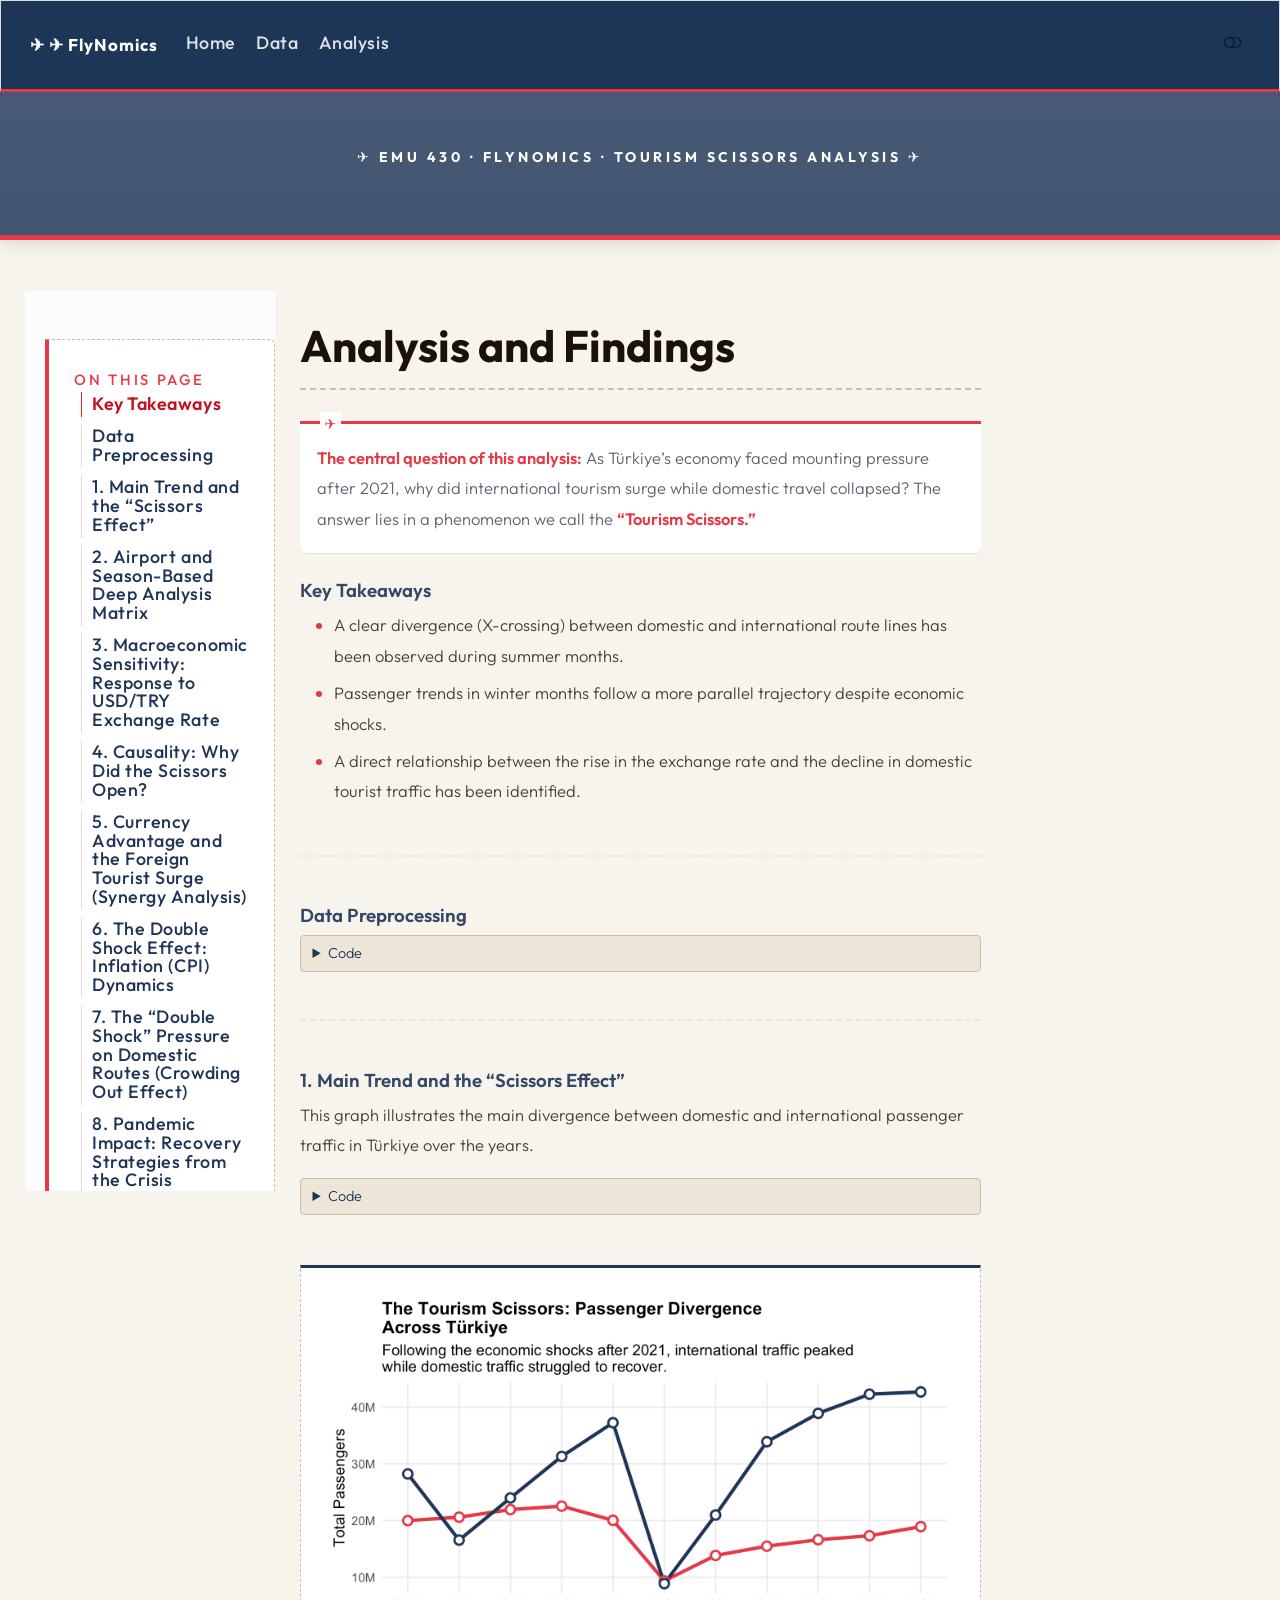
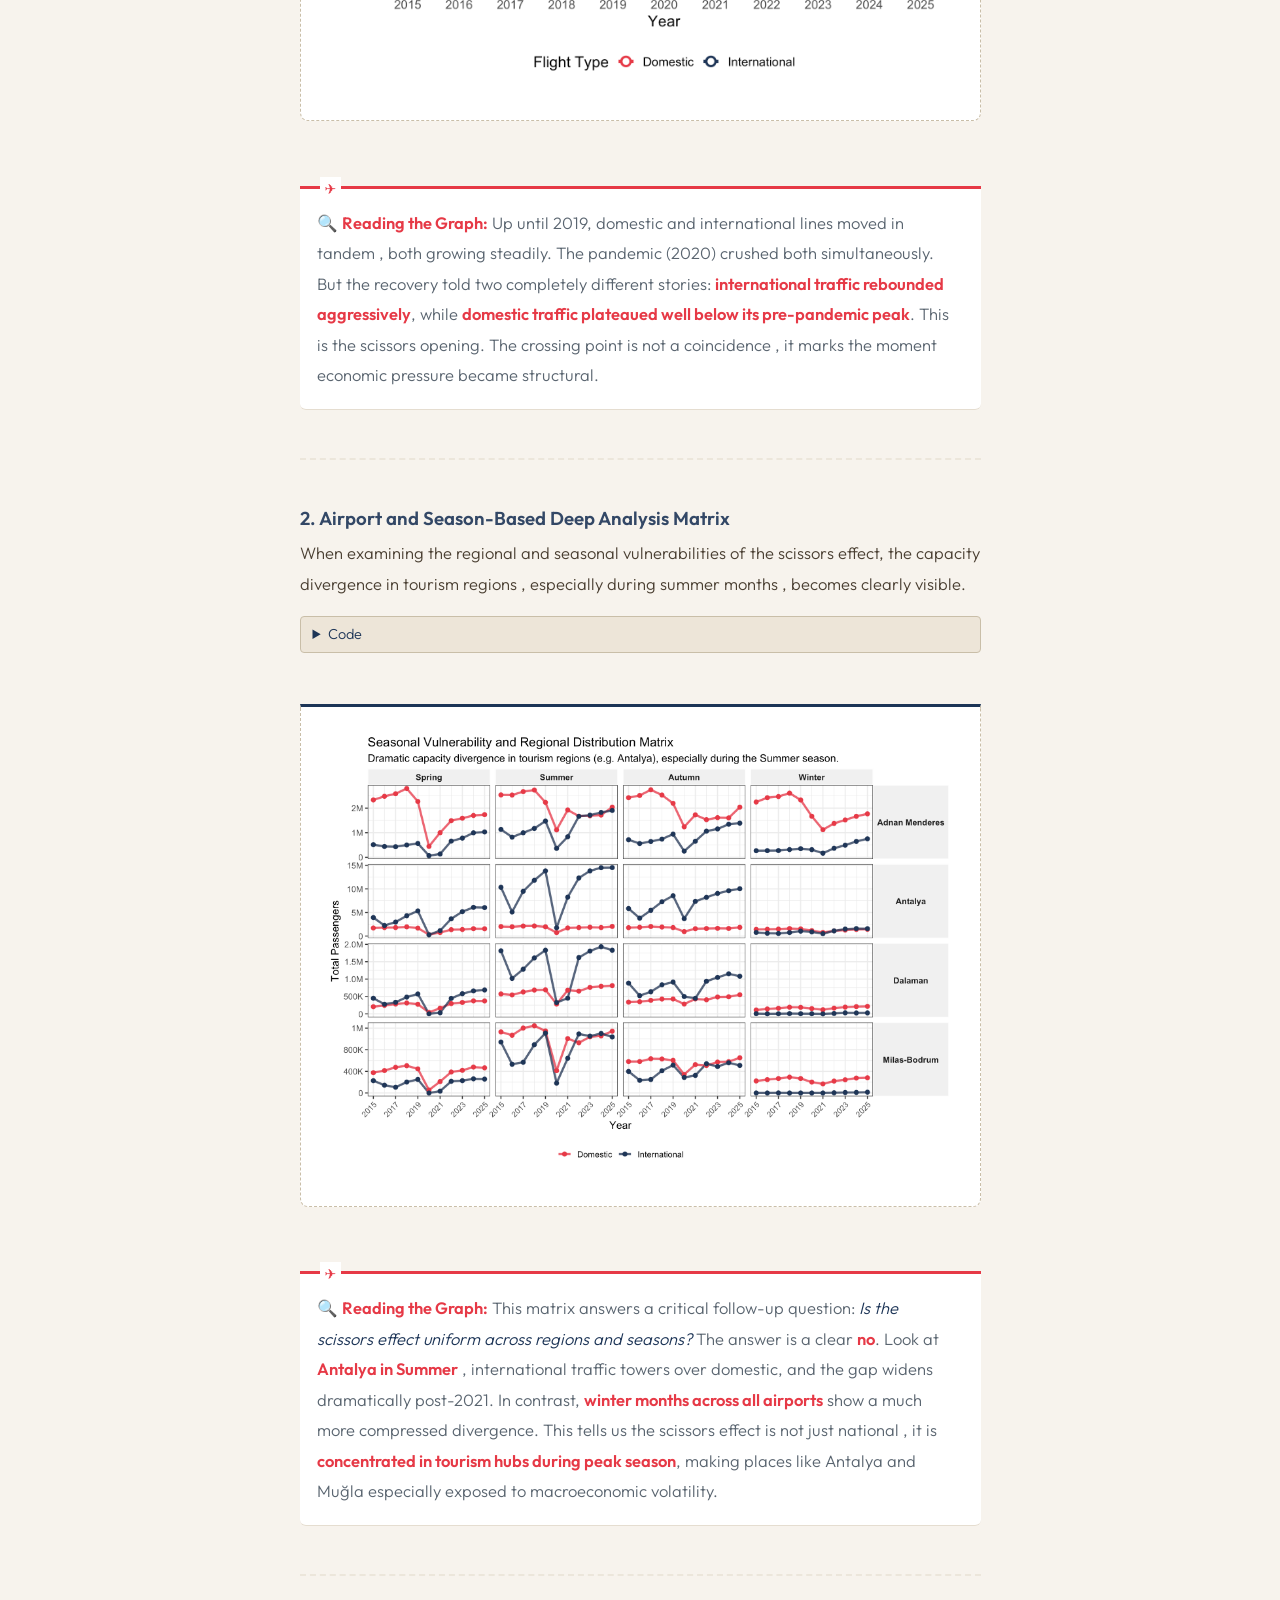
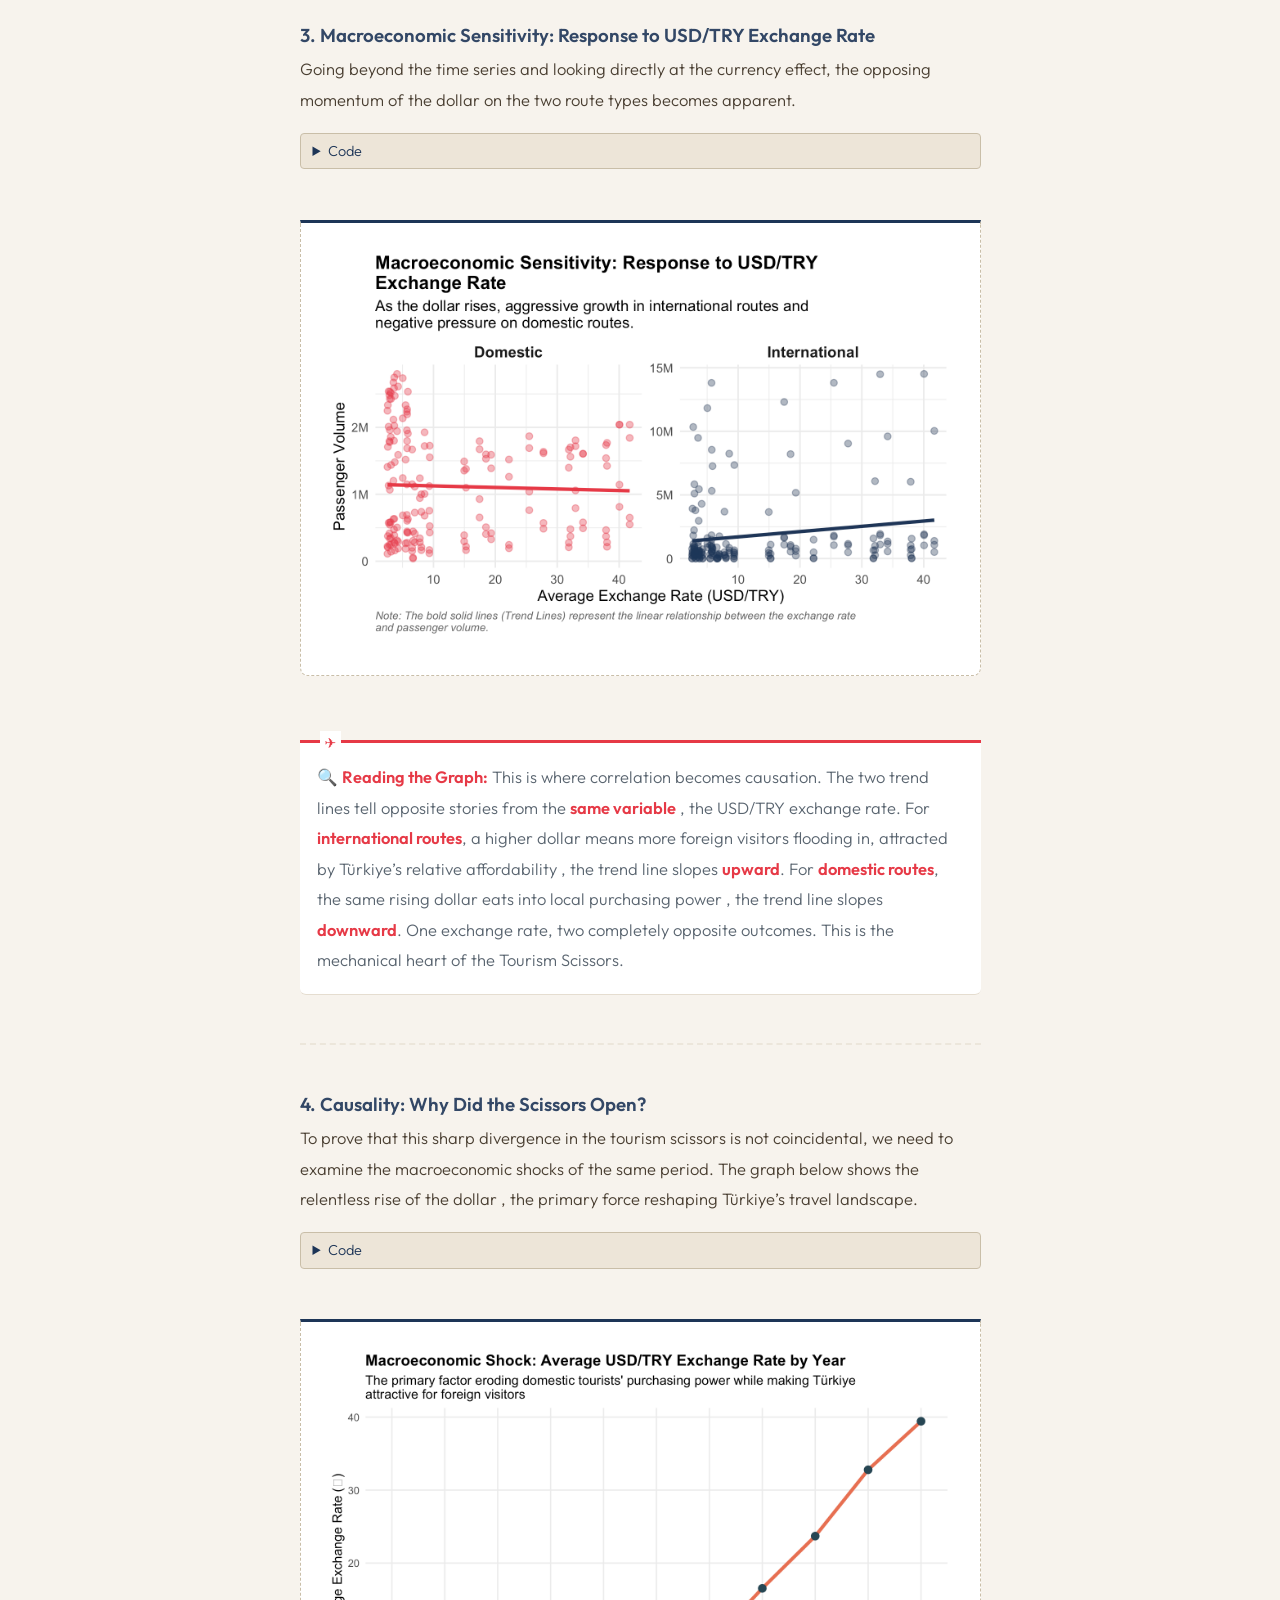
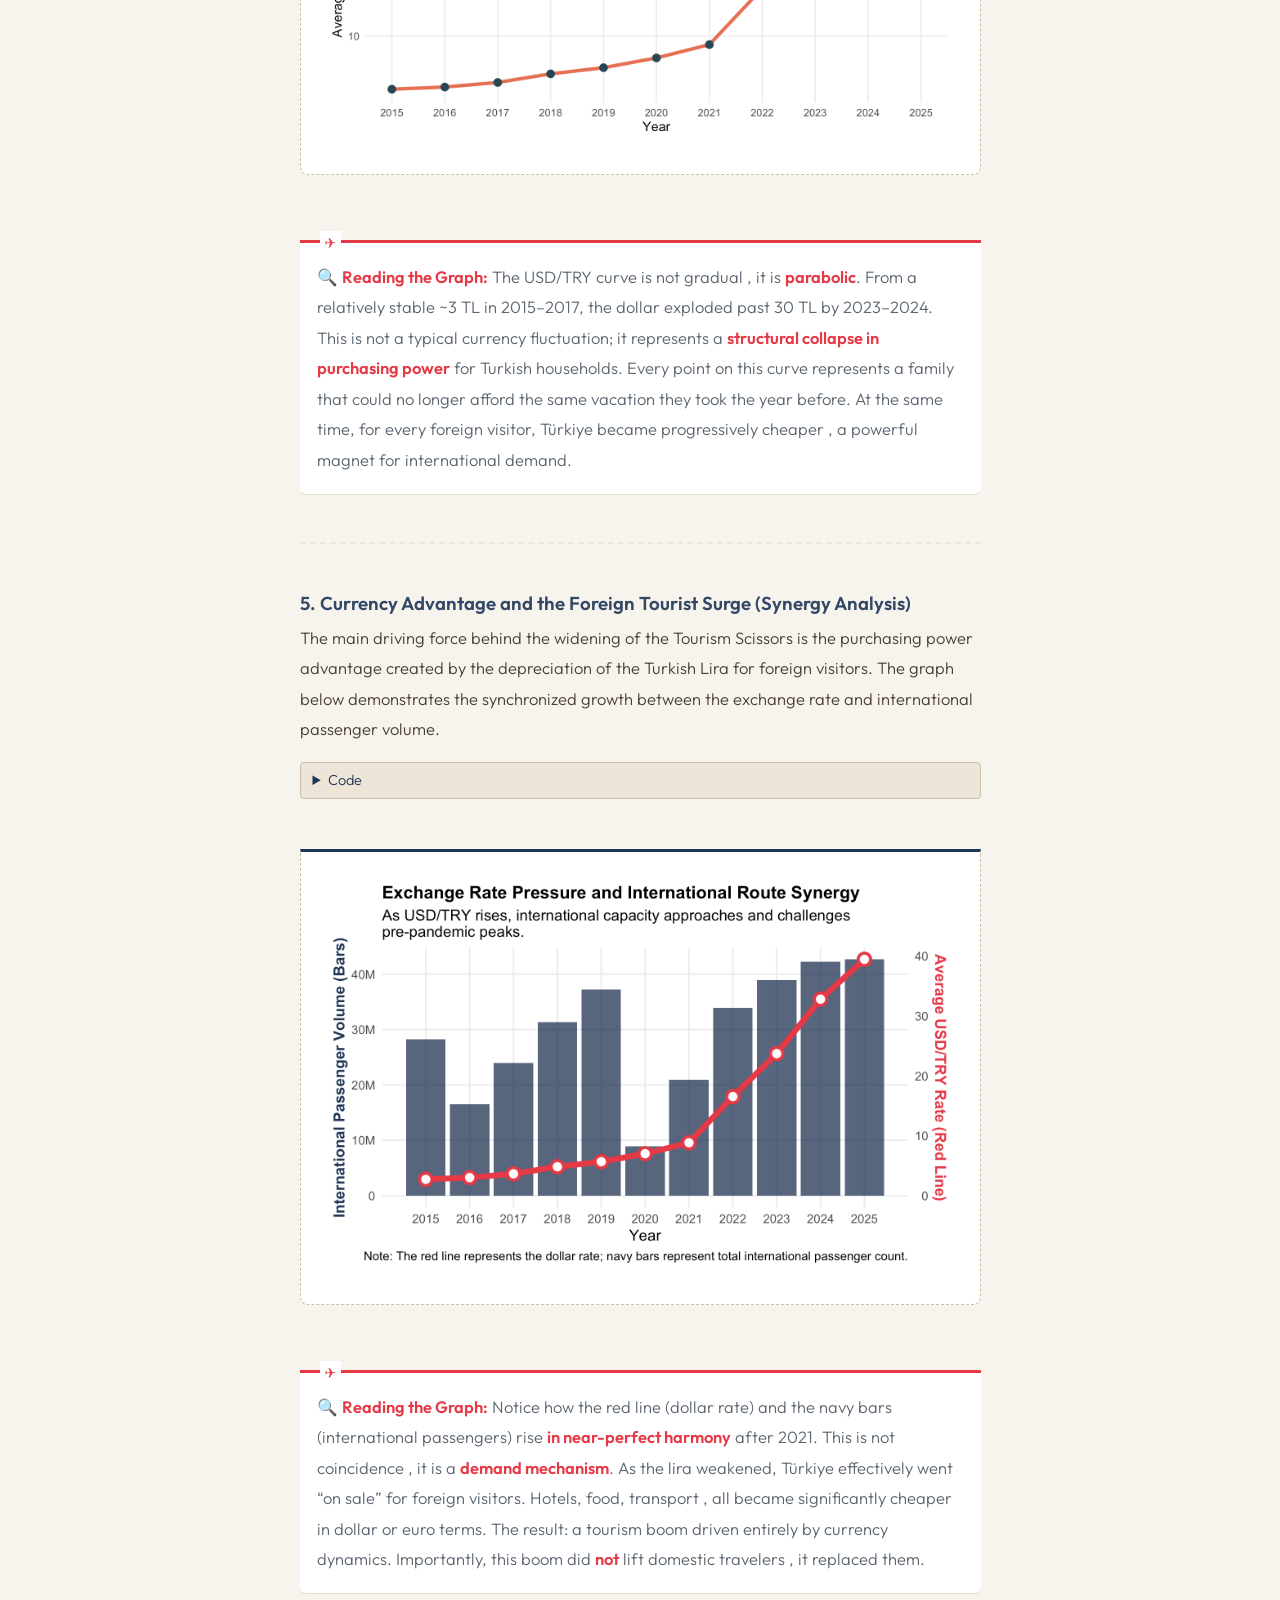
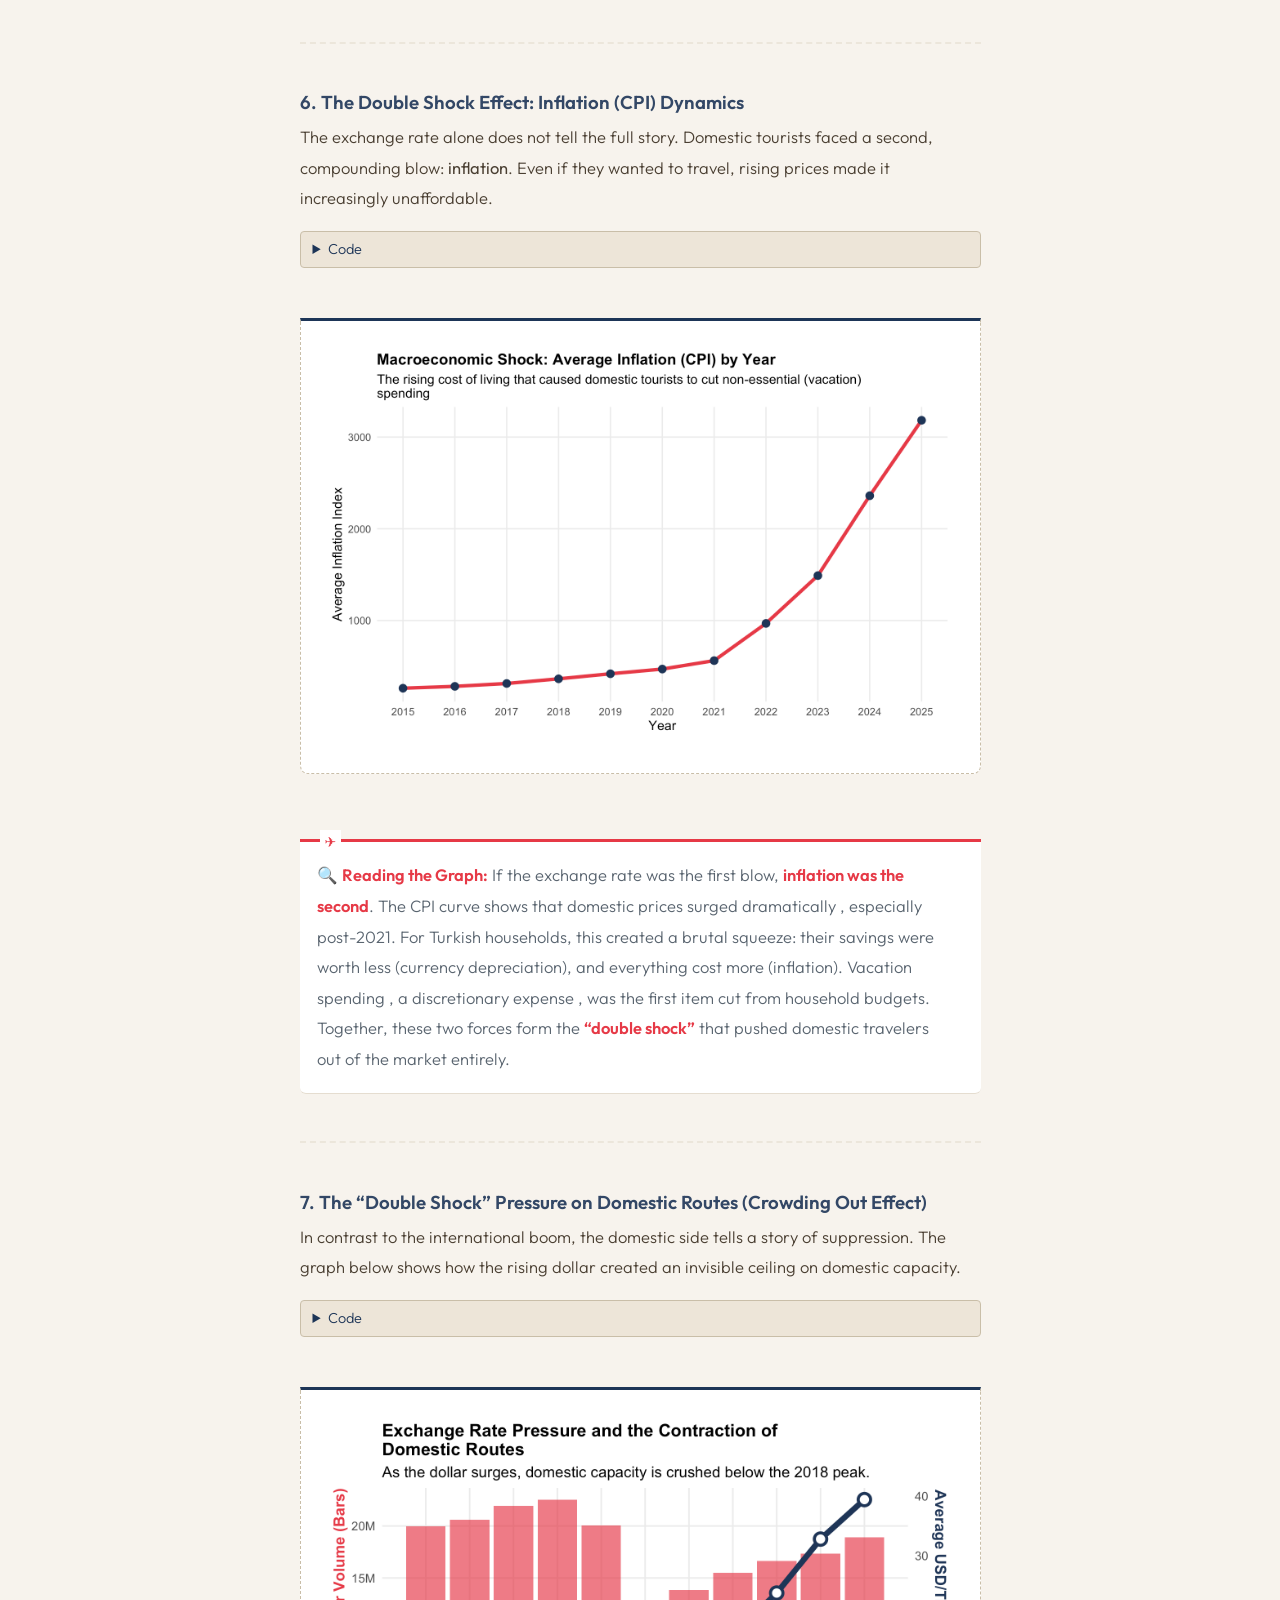
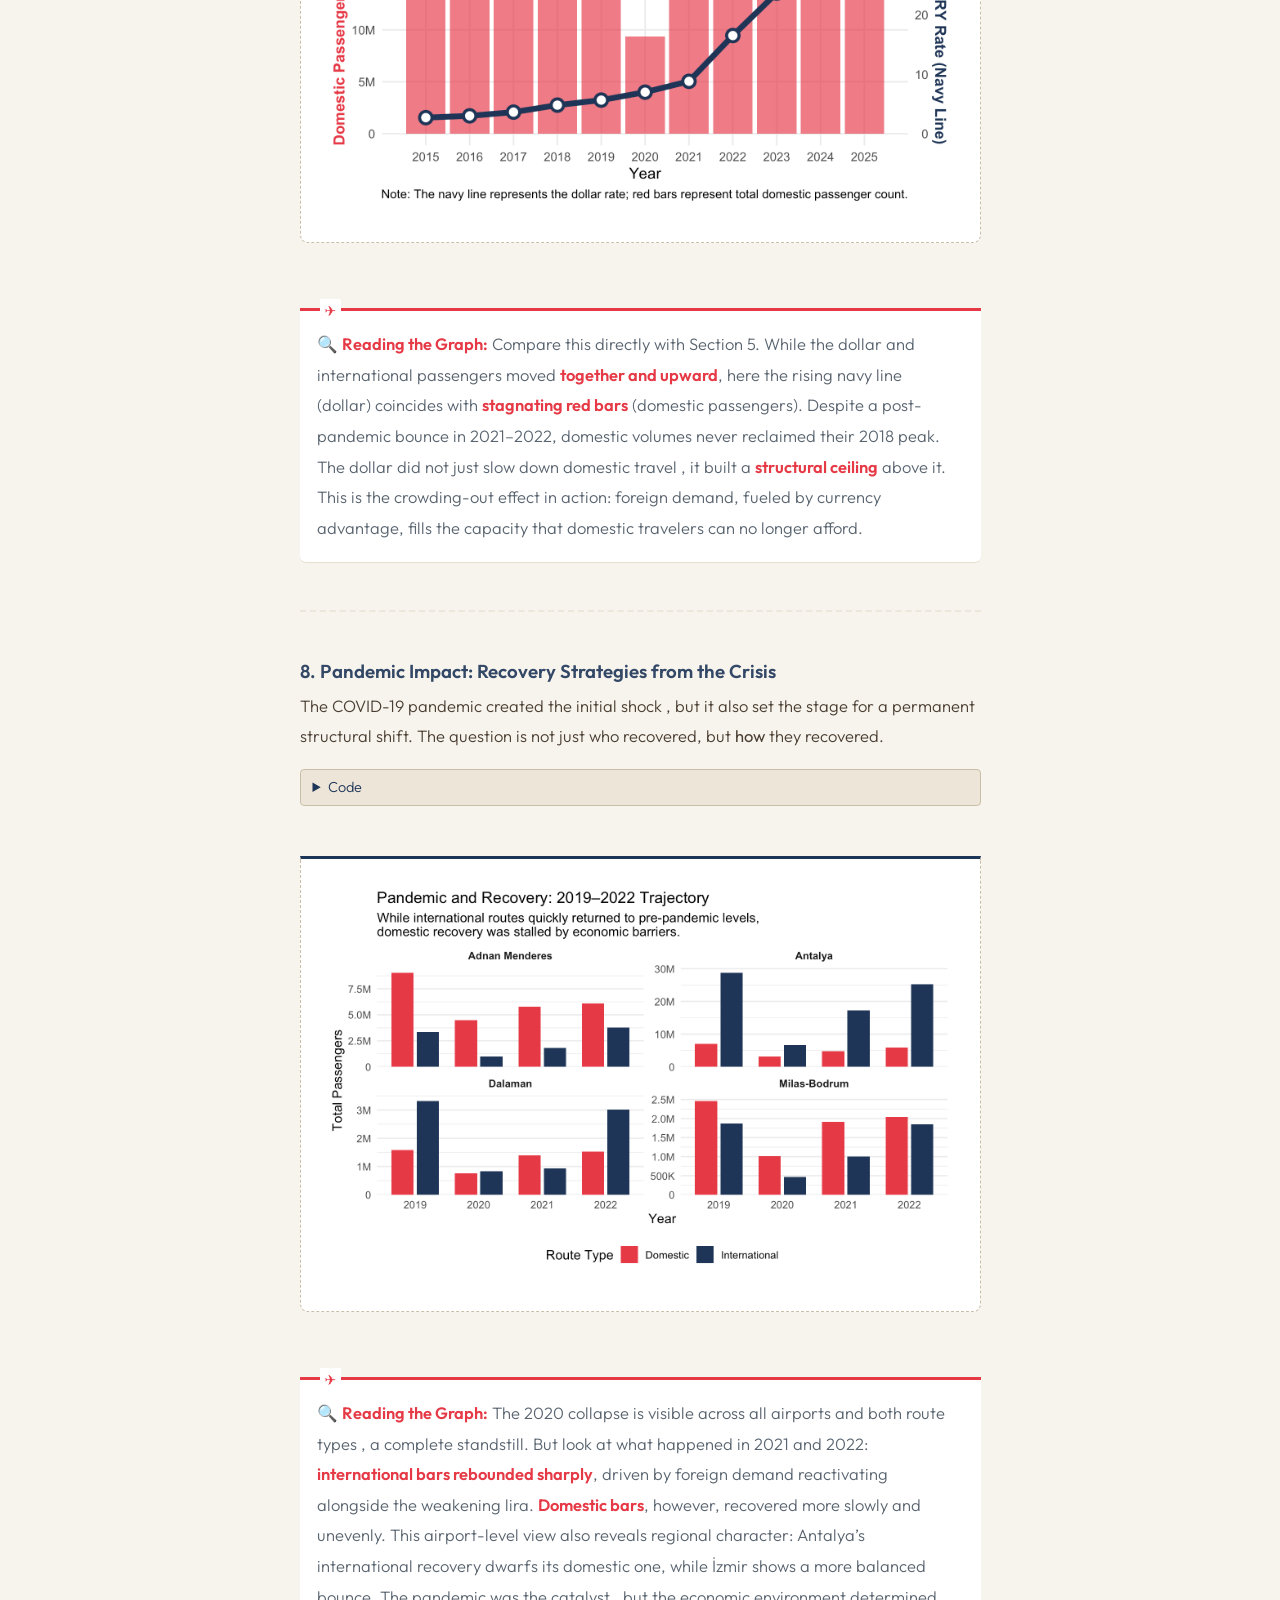
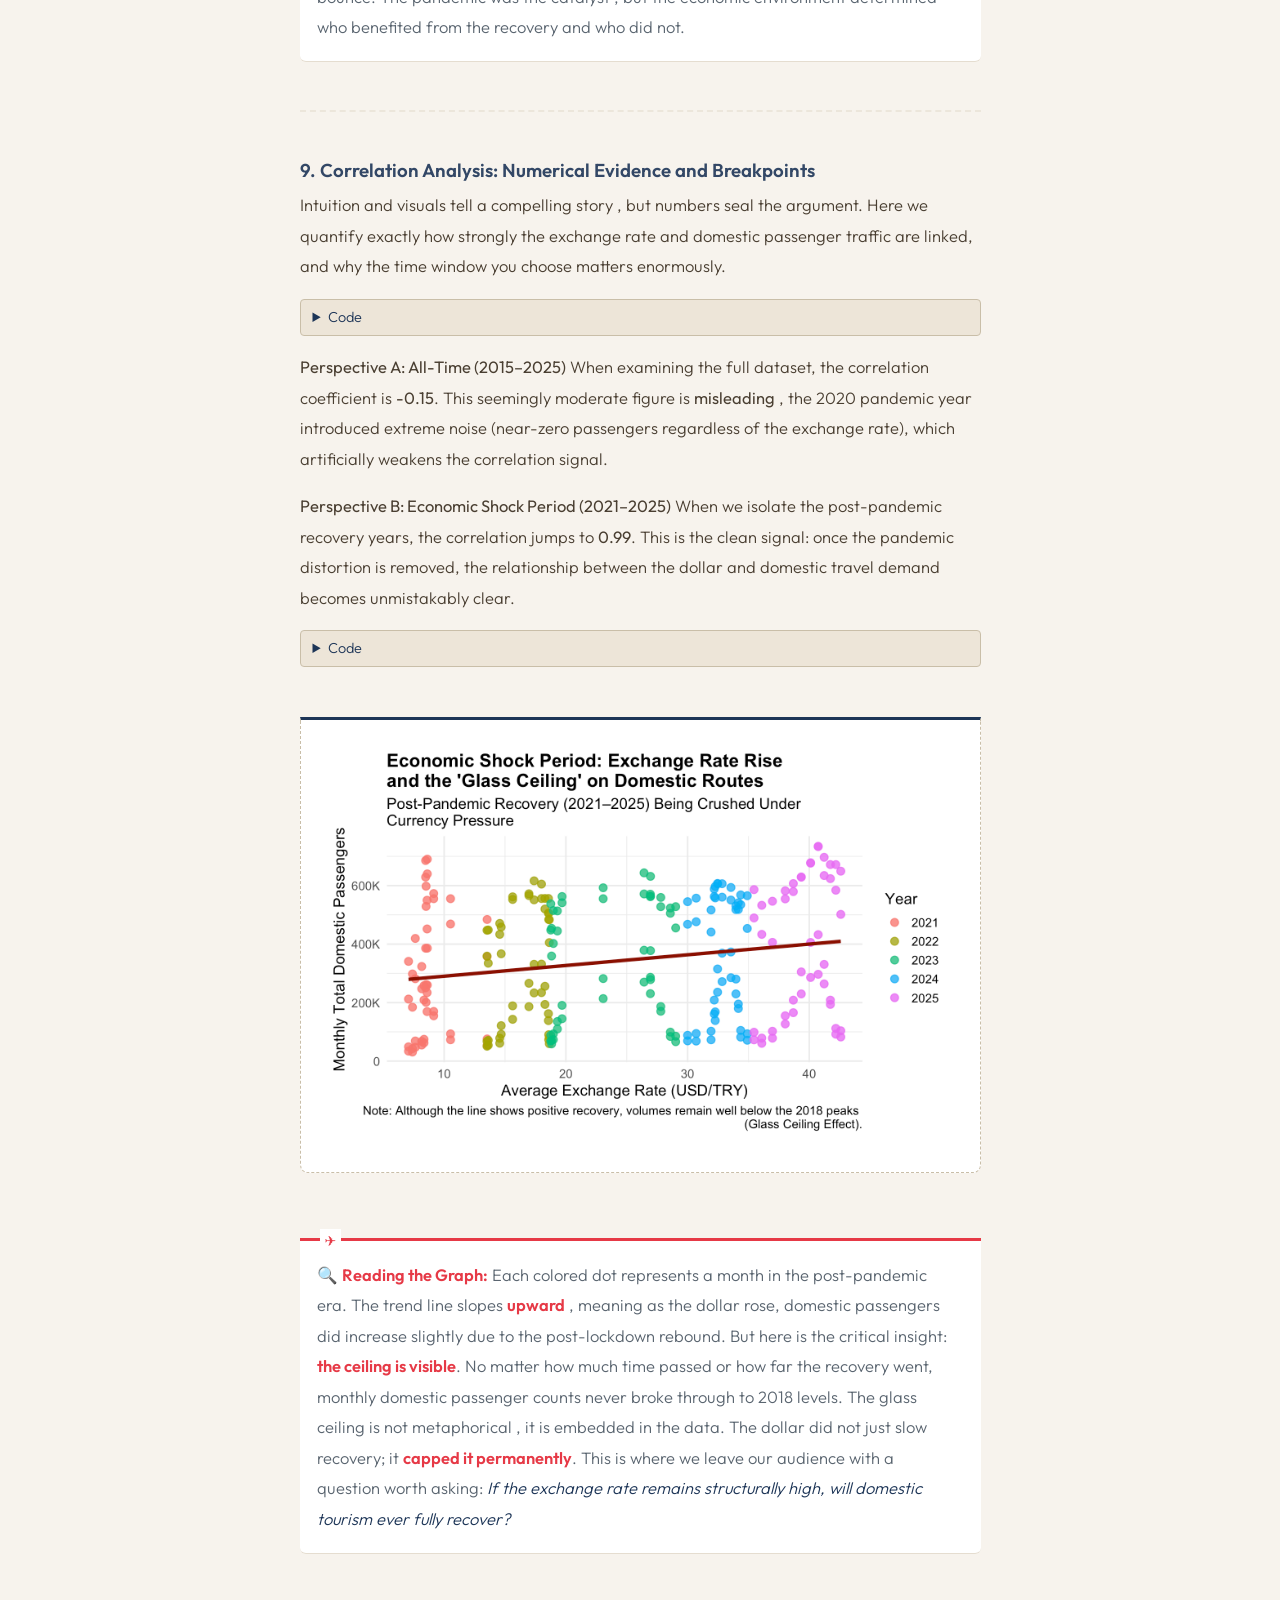
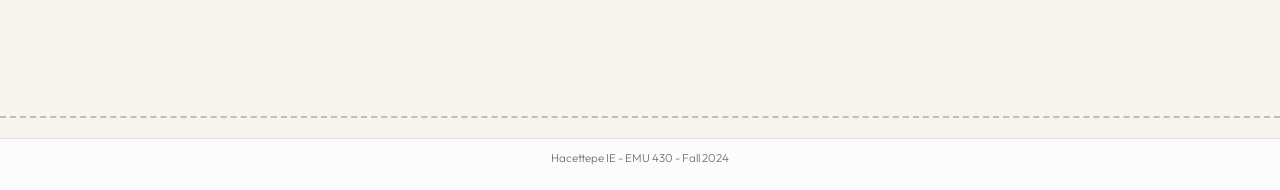
==== commit 39b24d11: "project6" ====
--- a/docs/analysis.html
+++ b/docs/analysis.html
@@ -2,16 +2,13 @@
 <html xmlns="http://www.w3.org/1999/xhtml" lang="en" xml:lang="en"><head>
 
 <meta charset="utf-8">
-<meta name="generator" content="quarto-1.9.30">
+<meta name="generator" content="quarto-1.8.25">
 
 <meta name="viewport" content="width=device-width, initial-scale=1.0, user-scalable=yes">
 
 
 <title>Analysis and Findings – FlyNomics</title>
 <style>
-/* Default styles provided by pandoc.
-** See https://pandoc.org/MANUAL.html#variables-for-html for config info.
-*/
 code{white-space: pre-wrap;}
 span.smallcaps{font-variant: small-caps;}
 div.columns{display: flex; gap: min(4vw, 1.5em);}
@@ -70,18 +67,19 @@
 <meta name="quarto:offset" content="./">
 <script src="site_libs/quarto-html/quarto.js" type="module"></script>
 <script src="site_libs/quarto-html/tabsets/tabsets.js" type="module"></script>
+<script src="site_libs/quarto-html/axe/axe-check.js" type="module"></script>
 <script src="site_libs/quarto-html/popper.min.js"></script>
 <script src="site_libs/quarto-html/tippy.umd.min.js"></script>
 <script src="site_libs/quarto-html/anchor.min.js"></script>
 <link href="site_libs/quarto-html/tippy.css" rel="stylesheet">
-<link href="site_libs/quarto-html/quarto-syntax-highlighting-b6a8276bf55561bdbc268162d41bd1f7.css" rel="stylesheet" class="quarto-color-scheme" id="quarto-text-highlighting-styles">
-<link href="site_libs/quarto-html/quarto-syntax-highlighting-dark-a8da12e74b29c2e7b17644f84b91567b.css" rel="stylesheet" class="quarto-color-scheme quarto-color-alternate" id="quarto-text-highlighting-styles">
-<link href="site_libs/quarto-html/quarto-syntax-highlighting-b6a8276bf55561bdbc268162d41bd1f7.css" rel="stylesheet" class="quarto-color-scheme-extra" id="quarto-text-highlighting-styles">
+<link href="site_libs/quarto-html/quarto-syntax-highlighting-7b89279ff1a6dce999919e0e67d4d9ec.css" rel="stylesheet" class="quarto-color-scheme" id="quarto-text-highlighting-styles">
+<link href="site_libs/quarto-html/quarto-syntax-highlighting-dark-707d8167ce6003fca903bfe2be84ab7f.css" rel="stylesheet" class="quarto-color-scheme quarto-color-alternate" id="quarto-text-highlighting-styles">
+<link href="site_libs/quarto-html/quarto-syntax-highlighting-7b89279ff1a6dce999919e0e67d4d9ec.css" rel="stylesheet" class="quarto-color-scheme-extra" id="quarto-text-highlighting-styles">
 <script src="site_libs/bootstrap/bootstrap.min.js"></script>
 <link href="site_libs/bootstrap/bootstrap-icons.css" rel="stylesheet">
-<link href="site_libs/bootstrap/bootstrap-8a7bb8a3e06cc5e54db5d15903f32f38.min.css" rel="stylesheet" append-hash="true" class="quarto-color-scheme" id="quarto-bootstrap" data-mode="light">
-<link href="site_libs/bootstrap/bootstrap-dark-c748b559b5f85ef4b0a589108ee5e837.min.css" rel="stylesheet" append-hash="true" class="quarto-color-scheme quarto-color-alternate" id="quarto-bootstrap" data-mode="dark">
-<link href="site_libs/bootstrap/bootstrap-8a7bb8a3e06cc5e54db5d15903f32f38.min.css" rel="stylesheet" append-hash="true" class="quarto-color-scheme-extra" id="quarto-bootstrap" data-mode="light">
+<link href="site_libs/bootstrap/bootstrap-0e5074b58188f8d01d6da366fae00f66.min.css" rel="stylesheet" append-hash="true" class="quarto-color-scheme" id="quarto-bootstrap" data-mode="light">
+<link href="site_libs/bootstrap/bootstrap-dark-cd93109820dc32abe2ab9168c608f182.min.css" rel="stylesheet" append-hash="true" class="quarto-color-scheme quarto-color-alternate" id="quarto-bootstrap" data-mode="dark">
+<link href="site_libs/bootstrap/bootstrap-0e5074b58188f8d01d6da366fae00f66.min.css" rel="stylesheet" append-hash="true" class="quarto-color-scheme-extra" id="quarto-bootstrap" data-mode="light">
 <script id="quarto-search-options" type="application/json">{
   "location": "navbar",
   "copy-button": false,
@@ -283,6 +281,8 @@
     <nav class="navbar navbar-expand-lg " data-bs-theme="dark">
       <div class="navbar-container container-fluid">
       <div class="navbar-brand-container mx-auto">
+    <a href="./index.html" class="navbar-brand navbar-brand-logo">
+    </a>
     <a class="navbar-brand" href="./index.html">
     <span class="navbar-title">FlyNomics</span>
     </a>
@@ -323,7 +323,7 @@
    
   <ul>
   <li><a href="#key-takeaways" id="toc-key-takeaways" class="nav-link active" data-scroll-target="#key-takeaways">Key Takeaways</a></li>
-  <li><a href="#tourism-scissors-matrix" id="toc-tourism-scissors-matrix" class="nav-link" data-scroll-target="#tourism-scissors-matrix">“Tourism Scissors” Matrix</a></li>
+  <li><a href="#data-preprocessing" id="toc-data-preprocessing" class="nav-link" data-scroll-target="#data-preprocessing">Data Preprocessing</a></li>
   <li><a href="#main-trend-and-the-scissors-effect" id="toc-main-trend-and-the-scissors-effect" class="nav-link" data-scroll-target="#main-trend-and-the-scissors-effect">1. Main Trend and the “Scissors Effect”</a></li>
   <li><a href="#airport-and-season-based-deep-analysis-matrix" id="toc-airport-and-season-based-deep-analysis-matrix" class="nav-link" data-scroll-target="#airport-and-season-based-deep-analysis-matrix">2. Airport and Season-Based Deep Analysis Matrix</a></li>
   <li><a href="#macroeconomic-sensitivity-response-to-usdtry-exchange-rate" id="toc-macroeconomic-sensitivity-response-to-usdtry-exchange-rate" class="nav-link" data-scroll-target="#macroeconomic-sensitivity-response-to-usdtry-exchange-rate">3. Macroeconomic Sensitivity: Response to USD/TRY Exchange Rate</a></li>
@@ -375,8 +375,8 @@
 </ul>
 <hr>
 </section>
-<section id="tourism-scissors-matrix" class="level3">
-<h3 class="anchored" data-anchor-id="tourism-scissors-matrix">“Tourism Scissors” Matrix</h3>
+<section id="data-preprocessing" class="level3">
+<h3 class="anchored" data-anchor-id="data-preprocessing">Data Preprocessing</h3>
 <div class="cell">
 <details class="code-fold">
 <summary>Code</summary>
@@ -388,36 +388,37 @@
 <span id="cb1-6"><a href="#cb1-6" aria-hidden="true" tabindex="-1"></a></span>
 <span id="cb1-7"><a href="#cb1-7" aria-hidden="true" tabindex="-1"></a>df_clean <span class="ot">&lt;-</span> df <span class="sc">%&gt;%</span></span>
 <span id="cb1-8"><a href="#cb1-8" aria-hidden="true" tabindex="-1"></a>  <span class="fu">rename</span>(</span>
-<span id="cb1-9"><a href="#cb1-9" aria-hidden="true" tabindex="-1"></a>    <span class="at">Year                 =</span> Yıl,</span>
-<span id="cb1-10"><a href="#cb1-10" aria-hidden="true" tabindex="-1"></a>    <span class="at">Month                =</span> Ay,</span>
-<span id="cb1-11"><a href="#cb1-11" aria-hidden="true" tabindex="-1"></a>    <span class="at">Airport              =</span> Havalimanı,</span>
-<span id="cb1-12"><a href="#cb1-12" aria-hidden="true" tabindex="-1"></a>    <span class="st">`</span><span class="at">Flight Type</span><span class="st">`</span>        <span class="ot">=</span> <span class="st">`</span><span class="at">Hat Tipi</span><span class="st">`</span>,</span>
-<span id="cb1-13"><a href="#cb1-13" aria-hidden="true" tabindex="-1"></a>    <span class="st">`</span><span class="at">Monthly Passengers</span><span class="st">`</span> <span class="ot">=</span> <span class="st">`</span><span class="at">Aylık Yolcu</span><span class="st">`</span>,</span>
-<span id="cb1-14"><a href="#cb1-14" aria-hidden="true" tabindex="-1"></a>    <span class="at">Inflation            =</span> Enflasyon</span>
-<span id="cb1-15"><a href="#cb1-15" aria-hidden="true" tabindex="-1"></a>  ) <span class="sc">%&gt;%</span></span>
-<span id="cb1-16"><a href="#cb1-16" aria-hidden="true" tabindex="-1"></a>  <span class="fu">filter</span>(<span class="sc">!</span><span class="fu">is.na</span>(Year)) <span class="sc">%&gt;%</span></span>
-<span id="cb1-17"><a href="#cb1-17" aria-hidden="true" tabindex="-1"></a>  <span class="fu">mutate</span>(</span>
-<span id="cb1-18"><a href="#cb1-18" aria-hidden="true" tabindex="-1"></a>    <span class="st">`</span><span class="at">Flight Type</span><span class="st">`</span> <span class="ot">=</span> <span class="fu">case_when</span>(</span>
-<span id="cb1-19"><a href="#cb1-19" aria-hidden="true" tabindex="-1"></a>      <span class="st">`</span><span class="at">Flight Type</span><span class="st">`</span> <span class="sc">==</span> <span class="st">"İç Hat"</span>  <span class="sc">~</span> <span class="st">"Domestic"</span>,</span>
-<span id="cb1-20"><a href="#cb1-20" aria-hidden="true" tabindex="-1"></a>      <span class="st">`</span><span class="at">Flight Type</span><span class="st">`</span> <span class="sc">==</span> <span class="st">"Dış Hat"</span> <span class="sc">~</span> <span class="st">"International"</span>,</span>
-<span id="cb1-21"><a href="#cb1-21" aria-hidden="true" tabindex="-1"></a>      <span class="cn">TRUE</span> <span class="sc">~</span> <span class="st">`</span><span class="at">Flight Type</span><span class="st">`</span></span>
-<span id="cb1-22"><a href="#cb1-22" aria-hidden="true" tabindex="-1"></a>    ),</span>
-<span id="cb1-23"><a href="#cb1-23" aria-hidden="true" tabindex="-1"></a>    <span class="at">Season =</span> <span class="fu">case_when</span>(</span>
-<span id="cb1-24"><a href="#cb1-24" aria-hidden="true" tabindex="-1"></a>      Month <span class="sc">%in%</span> <span class="fu">c</span>(<span class="st">"Aralık"</span>, <span class="st">"Ocak"</span>, <span class="st">"Şubat"</span>)     <span class="sc">~</span> <span class="st">"Winter"</span>,</span>
-<span id="cb1-25"><a href="#cb1-25" aria-hidden="true" tabindex="-1"></a>      Month <span class="sc">%in%</span> <span class="fu">c</span>(<span class="st">"Mart"</span>, <span class="st">"Nisan"</span>, <span class="st">"Mayıs"</span>)       <span class="sc">~</span> <span class="st">"Spring"</span>,</span>
-<span id="cb1-26"><a href="#cb1-26" aria-hidden="true" tabindex="-1"></a>      Month <span class="sc">%in%</span> <span class="fu">c</span>(<span class="st">"Haziran"</span>, <span class="st">"Temmuz"</span>, <span class="st">"Ağustos"</span>) <span class="sc">~</span> <span class="st">"Summer"</span>,</span>
-<span id="cb1-27"><a href="#cb1-27" aria-hidden="true" tabindex="-1"></a>      Month <span class="sc">%in%</span> <span class="fu">c</span>(<span class="st">"Eylül"</span>, <span class="st">"Ekim"</span>, <span class="st">"Kasım"</span>)       <span class="sc">~</span> <span class="st">"Autumn"</span></span>
-<span id="cb1-28"><a href="#cb1-28" aria-hidden="true" tabindex="-1"></a>    ),</span>
-<span id="cb1-29"><a href="#cb1-29" aria-hidden="true" tabindex="-1"></a>    <span class="at">Season =</span> <span class="fu">factor</span>(Season, <span class="at">levels =</span> <span class="fu">c</span>(<span class="st">"Spring"</span>, <span class="st">"Summer"</span>, <span class="st">"Autumn"</span>, <span class="st">"Winter"</span>))</span>
-<span id="cb1-30"><a href="#cb1-30" aria-hidden="true" tabindex="-1"></a>  )</span>
-<span id="cb1-31"><a href="#cb1-31" aria-hidden="true" tabindex="-1"></a></span>
-<span id="cb1-32"><a href="#cb1-32" aria-hidden="true" tabindex="-1"></a>df_seasonal <span class="ot">&lt;-</span> df_clean <span class="sc">%&gt;%</span></span>
-<span id="cb1-33"><a href="#cb1-33" aria-hidden="true" tabindex="-1"></a>  <span class="fu">group_by</span>(Year, Season, Airport, <span class="st">`</span><span class="at">Flight Type</span><span class="st">`</span>) <span class="sc">%&gt;%</span></span>
-<span id="cb1-34"><a href="#cb1-34" aria-hidden="true" tabindex="-1"></a>  <span class="fu">summarise</span>(</span>
-<span id="cb1-35"><a href="#cb1-35" aria-hidden="true" tabindex="-1"></a>    <span class="at">Total_Passengers =</span> <span class="fu">sum</span>(<span class="st">`</span><span class="at">Monthly Passengers</span><span class="st">`</span>, <span class="at">na.rm =</span> <span class="cn">TRUE</span>),</span>
-<span id="cb1-36"><a href="#cb1-36" aria-hidden="true" tabindex="-1"></a>    <span class="at">Avg_USD          =</span> <span class="fu">mean</span>(<span class="st">`</span><span class="at">USD/TRY</span><span class="st">`</span>, <span class="at">na.rm =</span> <span class="cn">TRUE</span>),</span>
-<span id="cb1-37"><a href="#cb1-37" aria-hidden="true" tabindex="-1"></a>    <span class="at">.groups =</span> <span class="st">"drop"</span></span>
-<span id="cb1-38"><a href="#cb1-38" aria-hidden="true" tabindex="-1"></a>  )</span></code></pre></div><button title="Copy to Clipboard" class="code-copy-button"><i class="bi"></i></button></div>
+<span id="cb1-9"><a href="#cb1-9" aria-hidden="true" tabindex="-1"></a>    <span class="at">Year                    =</span> Yıl,</span>
+<span id="cb1-10"><a href="#cb1-10" aria-hidden="true" tabindex="-1"></a>    <span class="at">Month                   =</span> Ay,</span>
+<span id="cb1-11"><a href="#cb1-11" aria-hidden="true" tabindex="-1"></a>    <span class="at">Airport                 =</span> Havalimanı,</span>
+<span id="cb1-12"><a href="#cb1-12" aria-hidden="true" tabindex="-1"></a>    <span class="st">`</span><span class="at">Flight Type</span><span class="st">`</span>           <span class="ot">=</span> <span class="st">`</span><span class="at">Hat Tipi</span><span class="st">`</span>,</span>
+<span id="cb1-13"><a href="#cb1-13" aria-hidden="true" tabindex="-1"></a>    <span class="st">`</span><span class="at">Monthly Passengers</span><span class="st">`</span>    <span class="ot">=</span> <span class="st">`</span><span class="at">Aylık Yolcu</span><span class="st">`</span>,</span>
+<span id="cb1-14"><a href="#cb1-14" aria-hidden="true" tabindex="-1"></a>    <span class="st">`</span><span class="at">Cumulative Passengers</span><span class="st">`</span> <span class="ot">=</span> <span class="st">`</span><span class="at">Kümülatif Yolcu</span><span class="st">`</span>,</span>
+<span id="cb1-15"><a href="#cb1-15" aria-hidden="true" tabindex="-1"></a>    <span class="at">Inflation               =</span> Enflasyon</span>
+<span id="cb1-16"><a href="#cb1-16" aria-hidden="true" tabindex="-1"></a>  ) <span class="sc">%&gt;%</span></span>
+<span id="cb1-17"><a href="#cb1-17" aria-hidden="true" tabindex="-1"></a>  <span class="fu">filter</span>(<span class="sc">!</span><span class="fu">is.na</span>(Year)) <span class="sc">%&gt;%</span></span>
+<span id="cb1-18"><a href="#cb1-18" aria-hidden="true" tabindex="-1"></a>  <span class="fu">mutate</span>(</span>
+<span id="cb1-19"><a href="#cb1-19" aria-hidden="true" tabindex="-1"></a>    <span class="st">`</span><span class="at">Flight Type</span><span class="st">`</span> <span class="ot">=</span> <span class="fu">case_when</span>(</span>
+<span id="cb1-20"><a href="#cb1-20" aria-hidden="true" tabindex="-1"></a>      <span class="st">`</span><span class="at">Flight Type</span><span class="st">`</span> <span class="sc">==</span> <span class="st">"İç Hat"</span>  <span class="sc">~</span> <span class="st">"Domestic"</span>,</span>
+<span id="cb1-21"><a href="#cb1-21" aria-hidden="true" tabindex="-1"></a>      <span class="st">`</span><span class="at">Flight Type</span><span class="st">`</span> <span class="sc">==</span> <span class="st">"Dış Hat"</span> <span class="sc">~</span> <span class="st">"International"</span>,</span>
+<span id="cb1-22"><a href="#cb1-22" aria-hidden="true" tabindex="-1"></a>      <span class="cn">TRUE</span> <span class="sc">~</span> <span class="st">`</span><span class="at">Flight Type</span><span class="st">`</span></span>
+<span id="cb1-23"><a href="#cb1-23" aria-hidden="true" tabindex="-1"></a>    ),</span>
+<span id="cb1-24"><a href="#cb1-24" aria-hidden="true" tabindex="-1"></a>    <span class="at">Season =</span> <span class="fu">case_when</span>(</span>
+<span id="cb1-25"><a href="#cb1-25" aria-hidden="true" tabindex="-1"></a>      Month <span class="sc">%in%</span> <span class="fu">c</span>(<span class="st">"Aralık"</span>, <span class="st">"Ocak"</span>, <span class="st">"Şubat"</span>)     <span class="sc">~</span> <span class="st">"Winter"</span>,</span>
+<span id="cb1-26"><a href="#cb1-26" aria-hidden="true" tabindex="-1"></a>      Month <span class="sc">%in%</span> <span class="fu">c</span>(<span class="st">"Mart"</span>, <span class="st">"Nisan"</span>, <span class="st">"Mayıs"</span>)       <span class="sc">~</span> <span class="st">"Spring"</span>,</span>
+<span id="cb1-27"><a href="#cb1-27" aria-hidden="true" tabindex="-1"></a>      Month <span class="sc">%in%</span> <span class="fu">c</span>(<span class="st">"Haziran"</span>, <span class="st">"Temmuz"</span>, <span class="st">"Ağustos"</span>) <span class="sc">~</span> <span class="st">"Summer"</span>,</span>
+<span id="cb1-28"><a href="#cb1-28" aria-hidden="true" tabindex="-1"></a>      Month <span class="sc">%in%</span> <span class="fu">c</span>(<span class="st">"Eylül"</span>, <span class="st">"Ekim"</span>, <span class="st">"Kasım"</span>)       <span class="sc">~</span> <span class="st">"Autumn"</span></span>
+<span id="cb1-29"><a href="#cb1-29" aria-hidden="true" tabindex="-1"></a>    ),</span>
+<span id="cb1-30"><a href="#cb1-30" aria-hidden="true" tabindex="-1"></a>    <span class="at">Season =</span> <span class="fu">factor</span>(Season, <span class="at">levels =</span> <span class="fu">c</span>(<span class="st">"Spring"</span>, <span class="st">"Summer"</span>, <span class="st">"Autumn"</span>, <span class="st">"Winter"</span>))</span>
+<span id="cb1-31"><a href="#cb1-31" aria-hidden="true" tabindex="-1"></a>  )</span>
+<span id="cb1-32"><a href="#cb1-32" aria-hidden="true" tabindex="-1"></a></span>
+<span id="cb1-33"><a href="#cb1-33" aria-hidden="true" tabindex="-1"></a>df_seasonal <span class="ot">&lt;-</span> df_clean <span class="sc">%&gt;%</span></span>
+<span id="cb1-34"><a href="#cb1-34" aria-hidden="true" tabindex="-1"></a>  <span class="fu">group_by</span>(Year, Season, Airport, <span class="st">`</span><span class="at">Flight Type</span><span class="st">`</span>) <span class="sc">%&gt;%</span></span>
+<span id="cb1-35"><a href="#cb1-35" aria-hidden="true" tabindex="-1"></a>  <span class="fu">summarise</span>(</span>
+<span id="cb1-36"><a href="#cb1-36" aria-hidden="true" tabindex="-1"></a>    <span class="at">Total_Passengers =</span> <span class="fu">sum</span>(<span class="st">`</span><span class="at">Monthly Passengers</span><span class="st">`</span>, <span class="at">na.rm =</span> <span class="cn">TRUE</span>),</span>
+<span id="cb1-37"><a href="#cb1-37" aria-hidden="true" tabindex="-1"></a>    <span class="at">Avg_USD          =</span> <span class="fu">mean</span>(<span class="st">`</span><span class="at">USD/TRY</span><span class="st">`</span>, <span class="at">na.rm =</span> <span class="cn">TRUE</span>),</span>
+<span id="cb1-38"><a href="#cb1-38" aria-hidden="true" tabindex="-1"></a>    <span class="at">.groups =</span> <span class="st">"drop"</span></span>
+<span id="cb1-39"><a href="#cb1-39" aria-hidden="true" tabindex="-1"></a>  )</span></code></pre></div><button title="Copy to Clipboard" class="code-copy-button"><i class="bi"></i></button></div>
 </details>
 </div>
 <hr>
@@ -426,10 +427,39 @@
 <h3 class="anchored" data-anchor-id="main-trend-and-the-scissors-effect">1. Main Trend and the “Scissors Effect”</h3>
 <p>This graph illustrates the main divergence between domestic and international passenger traffic in Türkiye over the years.</p>
 <div class="cell">
+<details class="code-fold">
+<summary>Code</summary>
+<div class="code-copy-outer-scaffold"><div class="sourceCode cell-code" id="cb2"><pre class="sourceCode r code-with-copy"><code class="sourceCode r"><span id="cb2-1"><a href="#cb2-1" aria-hidden="true" tabindex="-1"></a>df_yearly <span class="ot">&lt;-</span> df_seasonal <span class="sc">%&gt;%</span></span>
+<span id="cb2-2"><a href="#cb2-2" aria-hidden="true" tabindex="-1"></a>  <span class="fu">group_by</span>(Year, <span class="st">`</span><span class="at">Flight Type</span><span class="st">`</span>) <span class="sc">%&gt;%</span></span>
+<span id="cb2-3"><a href="#cb2-3" aria-hidden="true" tabindex="-1"></a>  <span class="fu">summarise</span>(</span>
+<span id="cb2-4"><a href="#cb2-4" aria-hidden="true" tabindex="-1"></a>    <span class="at">Total =</span> <span class="fu">sum</span>(Total_Passengers, <span class="at">na.rm =</span> <span class="cn">TRUE</span>),</span>
+<span id="cb2-5"><a href="#cb2-5" aria-hidden="true" tabindex="-1"></a>    <span class="at">.groups =</span> <span class="st">"drop"</span></span>
+<span id="cb2-6"><a href="#cb2-6" aria-hidden="true" tabindex="-1"></a>  )</span>
+<span id="cb2-7"><a href="#cb2-7" aria-hidden="true" tabindex="-1"></a></span>
+<span id="cb2-8"><a href="#cb2-8" aria-hidden="true" tabindex="-1"></a><span class="fu">ggplot</span>(df_yearly, <span class="fu">aes</span>(<span class="at">x =</span> Year, <span class="at">y =</span> Total, <span class="at">color =</span> <span class="st">`</span><span class="at">Flight Type</span><span class="st">`</span>, <span class="at">group =</span> <span class="st">`</span><span class="at">Flight Type</span><span class="st">`</span>)) <span class="sc">+</span></span>
+<span id="cb2-9"><a href="#cb2-9" aria-hidden="true" tabindex="-1"></a>  <span class="fu">geom_line</span>(<span class="at">linewidth =</span> <span class="fl">1.5</span>) <span class="sc">+</span></span>
+<span id="cb2-10"><a href="#cb2-10" aria-hidden="true" tabindex="-1"></a>  <span class="fu">geom_point</span>(<span class="at">size =</span> <span class="dv">3</span>, <span class="at">shape =</span> <span class="dv">21</span>, <span class="at">fill =</span> <span class="st">"white"</span>, <span class="at">stroke =</span> <span class="fl">1.5</span>) <span class="sc">+</span></span>
+<span id="cb2-11"><a href="#cb2-11" aria-hidden="true" tabindex="-1"></a>  <span class="fu">scale_color_manual</span>(<span class="at">values =</span> <span class="fu">c</span>(<span class="st">"Domestic"</span> <span class="ot">=</span> <span class="st">"#E63946"</span>, <span class="st">"International"</span> <span class="ot">=</span> <span class="st">"#1D3557"</span>)) <span class="sc">+</span></span>
+<span id="cb2-12"><a href="#cb2-12" aria-hidden="true" tabindex="-1"></a>  <span class="fu">scale_y_continuous</span>(<span class="at">labels =</span> <span class="fu">label_number</span>(<span class="at">scale_cut =</span> <span class="fu">cut_short_scale</span>())) <span class="sc">+</span></span>
+<span id="cb2-13"><a href="#cb2-13" aria-hidden="true" tabindex="-1"></a>  <span class="fu">scale_x_continuous</span>(<span class="at">breaks =</span> <span class="fu">seq</span>(<span class="fu">min</span>(df_yearly<span class="sc">$</span>Year), <span class="fu">max</span>(df_yearly<span class="sc">$</span>Year), <span class="at">by =</span> <span class="dv">1</span>)) <span class="sc">+</span></span>
+<span id="cb2-14"><a href="#cb2-14" aria-hidden="true" tabindex="-1"></a>  <span class="fu">theme_minimal</span>(<span class="at">base_size =</span> <span class="dv">14</span>) <span class="sc">+</span></span>
+<span id="cb2-15"><a href="#cb2-15" aria-hidden="true" tabindex="-1"></a>  <span class="fu">labs</span>(</span>
+<span id="cb2-16"><a href="#cb2-16" aria-hidden="true" tabindex="-1"></a>    <span class="at">title =</span> <span class="st">"The Tourism Scissors: Passenger Divergence </span><span class="sc">\n</span><span class="st">Across Türkiye"</span>,</span>
+<span id="cb2-17"><a href="#cb2-17" aria-hidden="true" tabindex="-1"></a>    <span class="at">subtitle =</span> <span class="st">"Following the economic shocks after 2021, international traffic peaked </span><span class="sc">\n</span><span class="st">while domestic traffic struggled to recover."</span>,</span>
+<span id="cb2-18"><a href="#cb2-18" aria-hidden="true" tabindex="-1"></a>    <span class="at">x =</span> <span class="st">"Year"</span>,</span>
+<span id="cb2-19"><a href="#cb2-19" aria-hidden="true" tabindex="-1"></a>    <span class="at">y =</span> <span class="st">"Total Passengers"</span>,</span>
+<span id="cb2-20"><a href="#cb2-20" aria-hidden="true" tabindex="-1"></a>    <span class="at">color =</span> <span class="st">"Flight Type"</span></span>
+<span id="cb2-21"><a href="#cb2-21" aria-hidden="true" tabindex="-1"></a>  ) <span class="sc">+</span></span>
+<span id="cb2-22"><a href="#cb2-22" aria-hidden="true" tabindex="-1"></a>  <span class="fu">theme</span>(</span>
+<span id="cb2-23"><a href="#cb2-23" aria-hidden="true" tabindex="-1"></a>    <span class="at">legend.position =</span> <span class="st">"bottom"</span>,</span>
+<span id="cb2-24"><a href="#cb2-24" aria-hidden="true" tabindex="-1"></a>    <span class="at">plot.title =</span> <span class="fu">element_text</span>(<span class="at">face =</span> <span class="st">"bold"</span>, <span class="at">size =</span> <span class="dv">16</span>),</span>
+<span id="cb2-25"><a href="#cb2-25" aria-hidden="true" tabindex="-1"></a>    <span class="at">panel.grid.minor =</span> <span class="fu">element_blank</span>()</span>
+<span id="cb2-26"><a href="#cb2-26" aria-hidden="true" tabindex="-1"></a>  )</span></code></pre></div><button title="Copy to Clipboard" class="code-copy-button"><i class="bi"></i></button></div>
+</details>
 <div class="cell-output-display">
 <div>
 <figure class="figure">
-<p><img src="analysis_files/figure-html/plot-main-scissors-en-1.png" class="img-fluid figure-img" width="768"></p>
+<p><img src="analysis_files/figure-html/plot-scissors-v2-1.png" class="img-fluid figure-img" width="768"></p>
 </figure>
 </div>
 </div>
@@ -443,10 +473,36 @@
 <h3 class="anchored" data-anchor-id="airport-and-season-based-deep-analysis-matrix">2. Airport and Season-Based Deep Analysis Matrix</h3>
 <p>When examining the regional and seasonal vulnerabilities of the scissors effect, the capacity divergence in tourism regions , especially during summer months , becomes clearly visible.</p>
 <div class="cell">
+<details class="code-fold">
+<summary>Code</summary>
+<div class="code-copy-outer-scaffold"><div class="sourceCode cell-code" id="cb3"><pre class="sourceCode r code-with-copy"><code class="sourceCode r"><span id="cb3-1"><a href="#cb3-1" aria-hidden="true" tabindex="-1"></a><span class="fu">ggplot</span>(df_seasonal <span class="sc">%&gt;%</span> <span class="fu">mutate</span>(<span class="at">Airport =</span> <span class="fu">str_replace</span>(Airport, <span class="st">" Havalimanı"</span>, <span class="st">""</span>)),</span>
+<span id="cb3-2"><a href="#cb3-2" aria-hidden="true" tabindex="-1"></a>       <span class="fu">aes</span>(<span class="at">x =</span> Year, <span class="at">y =</span> Total_Passengers, <span class="at">color =</span> <span class="st">`</span><span class="at">Flight Type</span><span class="st">`</span>, <span class="at">group =</span> <span class="st">`</span><span class="at">Flight Type</span><span class="st">`</span>)) <span class="sc">+</span></span>
+<span id="cb3-3"><a href="#cb3-3" aria-hidden="true" tabindex="-1"></a>  <span class="fu">geom_line</span>(<span class="at">linewidth =</span> <span class="fl">1.2</span>, <span class="at">alpha =</span> <span class="fl">0.8</span>) <span class="sc">+</span></span>
+<span id="cb3-4"><a href="#cb3-4" aria-hidden="true" tabindex="-1"></a>  <span class="fu">geom_point</span>(<span class="at">size =</span> <span class="dv">2</span>) <span class="sc">+</span></span>
+<span id="cb3-5"><a href="#cb3-5" aria-hidden="true" tabindex="-1"></a>  <span class="fu">facet_grid</span>(Airport <span class="sc">~</span> Season, <span class="at">scales =</span> <span class="st">"free_y"</span>) <span class="sc">+</span></span>
+<span id="cb3-6"><a href="#cb3-6" aria-hidden="true" tabindex="-1"></a>  <span class="fu">scale_color_manual</span>(<span class="at">values =</span> <span class="fu">c</span>(<span class="st">"Domestic"</span> <span class="ot">=</span> <span class="st">"#E63946"</span>, <span class="st">"International"</span> <span class="ot">=</span> <span class="st">"#1D3557"</span>)) <span class="sc">+</span></span>
+<span id="cb3-7"><a href="#cb3-7" aria-hidden="true" tabindex="-1"></a>  <span class="fu">scale_y_continuous</span>(<span class="at">labels =</span> <span class="fu">label_number</span>(<span class="at">scale_cut =</span> <span class="fu">cut_short_scale</span>())) <span class="sc">+</span></span>
+<span id="cb3-8"><a href="#cb3-8" aria-hidden="true" tabindex="-1"></a>  <span class="fu">scale_x_continuous</span>(<span class="at">breaks =</span> <span class="fu">seq</span>(<span class="dv">2015</span>, <span class="dv">2025</span>, <span class="at">by =</span> <span class="dv">2</span>)) <span class="sc">+</span></span>
+<span id="cb3-9"><a href="#cb3-9" aria-hidden="true" tabindex="-1"></a>  <span class="fu">theme_bw</span>(<span class="at">base_size =</span> <span class="dv">12</span>) <span class="sc">+</span></span>
+<span id="cb3-10"><a href="#cb3-10" aria-hidden="true" tabindex="-1"></a>  <span class="fu">labs</span>(</span>
+<span id="cb3-11"><a href="#cb3-11" aria-hidden="true" tabindex="-1"></a>    <span class="at">title =</span> <span class="st">"Seasonal Vulnerability and Regional Distribution Matrix"</span>,</span>
+<span id="cb3-12"><a href="#cb3-12" aria-hidden="true" tabindex="-1"></a>    <span class="at">subtitle =</span> <span class="st">"Dramatic capacity divergence in tourism regions (e.g. Antalya), especially during the Summer season."</span>,</span>
+<span id="cb3-13"><a href="#cb3-13" aria-hidden="true" tabindex="-1"></a>    <span class="at">x =</span> <span class="st">"Year"</span>,</span>
+<span id="cb3-14"><a href="#cb3-14" aria-hidden="true" tabindex="-1"></a>    <span class="at">y =</span> <span class="st">"Total Passengers"</span></span>
+<span id="cb3-15"><a href="#cb3-15" aria-hidden="true" tabindex="-1"></a>  ) <span class="sc">+</span></span>
+<span id="cb3-16"><a href="#cb3-16" aria-hidden="true" tabindex="-1"></a>  <span class="fu">theme</span>(</span>
+<span id="cb3-17"><a href="#cb3-17" aria-hidden="true" tabindex="-1"></a>    <span class="at">legend.position =</span> <span class="st">"bottom"</span>,</span>
+<span id="cb3-18"><a href="#cb3-18" aria-hidden="true" tabindex="-1"></a>    <span class="at">legend.title =</span> <span class="fu">element_blank</span>(),</span>
+<span id="cb3-19"><a href="#cb3-19" aria-hidden="true" tabindex="-1"></a>    <span class="at">strip.background =</span> <span class="fu">element_rect</span>(<span class="at">fill =</span> <span class="st">"#f0f0f0"</span>, <span class="at">color =</span> <span class="st">"white"</span>),</span>
+<span id="cb3-20"><a href="#cb3-20" aria-hidden="true" tabindex="-1"></a>    <span class="at">strip.text.x =</span> <span class="fu">element_text</span>(<span class="at">face =</span> <span class="st">"bold"</span>),</span>
+<span id="cb3-21"><a href="#cb3-21" aria-hidden="true" tabindex="-1"></a>    <span class="at">strip.text.y =</span> <span class="fu">element_text</span>(<span class="at">face =</span> <span class="st">"bold"</span>, <span class="at">angle =</span> <span class="dv">0</span>),</span>
+<span id="cb3-22"><a href="#cb3-22" aria-hidden="true" tabindex="-1"></a>    <span class="at">axis.text.x =</span> <span class="fu">element_text</span>(<span class="at">angle =</span> <span class="dv">45</span>, <span class="at">hjust =</span> <span class="dv">1</span>, <span class="at">size =</span> <span class="dv">9</span>)</span>
+<span id="cb3-23"><a href="#cb3-23" aria-hidden="true" tabindex="-1"></a>  )</span></code></pre></div><button title="Copy to Clipboard" class="code-copy-button"><i class="bi"></i></button></div>
+</details>
 <div class="cell-output-display">
 <div>
 <figure class="figure">
-<p><img src="analysis_files/figure-html/plot-detailed-matrix-en-1.png" class="img-fluid figure-img" width="960"></p>
+<p><img src="analysis_files/figure-html/plot-matrix-v2-1.png" class="img-fluid figure-img" width="960"></p>
 </figure>
 </div>
 </div>
@@ -460,10 +516,33 @@
 <h3 class="anchored" data-anchor-id="macroeconomic-sensitivity-response-to-usdtry-exchange-rate">3. Macroeconomic Sensitivity: Response to USD/TRY Exchange Rate</h3>
 <p>Going beyond the time series and looking directly at the currency effect, the opposing momentum of the dollar on the two route types becomes apparent.</p>
 <div class="cell">
+<details class="code-fold">
+<summary>Code</summary>
+<div class="code-copy-outer-scaffold"><div class="sourceCode cell-code" id="cb4"><pre class="sourceCode r code-with-copy"><code class="sourceCode r"><span id="cb4-1"><a href="#cb4-1" aria-hidden="true" tabindex="-1"></a><span class="fu">ggplot</span>(df_seasonal, <span class="fu">aes</span>(<span class="at">x =</span> Avg_USD, <span class="at">y =</span> Total_Passengers, <span class="at">color =</span> <span class="st">`</span><span class="at">Flight Type</span><span class="st">`</span>)) <span class="sc">+</span></span>
+<span id="cb4-2"><a href="#cb4-2" aria-hidden="true" tabindex="-1"></a>  <span class="fu">geom_point</span>(<span class="at">alpha =</span> <span class="fl">0.4</span>, <span class="at">size =</span> <span class="fl">2.5</span>) <span class="sc">+</span></span>
+<span id="cb4-3"><a href="#cb4-3" aria-hidden="true" tabindex="-1"></a>  <span class="fu">geom_smooth</span>(<span class="at">method =</span> <span class="st">"lm"</span>, <span class="at">se =</span> <span class="cn">FALSE</span>, <span class="at">linewidth =</span> <span class="fl">1.5</span>, <span class="at">linetype =</span> <span class="st">"solid"</span>) <span class="sc">+</span></span>
+<span id="cb4-4"><a href="#cb4-4" aria-hidden="true" tabindex="-1"></a>  <span class="fu">facet_wrap</span>(<span class="sc">~</span> <span class="st">`</span><span class="at">Flight Type</span><span class="st">`</span>, <span class="at">scales =</span> <span class="st">"free_y"</span>) <span class="sc">+</span></span>
+<span id="cb4-5"><a href="#cb4-5" aria-hidden="true" tabindex="-1"></a>  <span class="fu">scale_color_manual</span>(<span class="at">values =</span> <span class="fu">c</span>(<span class="st">"Domestic"</span> <span class="ot">=</span> <span class="st">"#E63946"</span>, <span class="st">"International"</span> <span class="ot">=</span> <span class="st">"#1D3557"</span>)) <span class="sc">+</span></span>
+<span id="cb4-6"><a href="#cb4-6" aria-hidden="true" tabindex="-1"></a>  <span class="fu">scale_y_continuous</span>(<span class="at">labels =</span> <span class="fu">label_number</span>(<span class="at">scale_cut =</span> <span class="fu">cut_short_scale</span>())) <span class="sc">+</span></span>
+<span id="cb4-7"><a href="#cb4-7" aria-hidden="true" tabindex="-1"></a>  <span class="fu">theme_minimal</span>(<span class="at">base_size =</span> <span class="dv">14</span>) <span class="sc">+</span></span>
+<span id="cb4-8"><a href="#cb4-8" aria-hidden="true" tabindex="-1"></a>  <span class="fu">labs</span>(</span>
+<span id="cb4-9"><a href="#cb4-9" aria-hidden="true" tabindex="-1"></a>    <span class="at">title =</span> <span class="st">"Macroeconomic Sensitivity: Response to USD/TRY </span><span class="sc">\n</span><span class="st">Exchange Rate"</span>,</span>
+<span id="cb4-10"><a href="#cb4-10" aria-hidden="true" tabindex="-1"></a>    <span class="at">subtitle =</span> <span class="st">"As the dollar rises, aggressive growth in international routes and </span><span class="sc">\n</span><span class="st">negative pressure on domestic routes."</span>,</span>
+<span id="cb4-11"><a href="#cb4-11" aria-hidden="true" tabindex="-1"></a>    <span class="at">x =</span> <span class="st">"Average Exchange Rate (USD/TRY)"</span>,</span>
+<span id="cb4-12"><a href="#cb4-12" aria-hidden="true" tabindex="-1"></a>    <span class="at">y =</span> <span class="st">"Passenger Volume"</span>,</span>
+<span id="cb4-13"><a href="#cb4-13" aria-hidden="true" tabindex="-1"></a>    <span class="at">caption =</span> <span class="st">"Note: The bold solid lines (Trend Lines) represent the linear relationship between the exchange rate </span><span class="sc">\n</span><span class="st">and passenger volume."</span></span>
+<span id="cb4-14"><a href="#cb4-14" aria-hidden="true" tabindex="-1"></a>  ) <span class="sc">+</span></span>
+<span id="cb4-15"><a href="#cb4-15" aria-hidden="true" tabindex="-1"></a>  <span class="fu">theme</span>(</span>
+<span id="cb4-16"><a href="#cb4-16" aria-hidden="true" tabindex="-1"></a>    <span class="at">legend.position =</span> <span class="st">"none"</span>,</span>
+<span id="cb4-17"><a href="#cb4-17" aria-hidden="true" tabindex="-1"></a>    <span class="at">plot.title =</span> <span class="fu">element_text</span>(<span class="at">face =</span> <span class="st">"bold"</span>),</span>
+<span id="cb4-18"><a href="#cb4-18" aria-hidden="true" tabindex="-1"></a>    <span class="at">strip.text =</span> <span class="fu">element_text</span>(<span class="at">size =</span> <span class="dv">14</span>, <span class="at">face =</span> <span class="st">"bold"</span>),</span>
+<span id="cb4-19"><a href="#cb4-19" aria-hidden="true" tabindex="-1"></a>    <span class="at">plot.caption =</span> <span class="fu">element_text</span>(<span class="at">face =</span> <span class="st">"italic"</span>, <span class="at">color =</span> <span class="st">"gray40"</span>, <span class="at">hjust =</span> <span class="dv">0</span>, <span class="at">size =</span> <span class="dv">10</span>)</span>
+<span id="cb4-20"><a href="#cb4-20" aria-hidden="true" tabindex="-1"></a>  )</span></code></pre></div><button title="Copy to Clipboard" class="code-copy-button"><i class="bi"></i></button></div>
+</details>
 <div class="cell-output-display">
 <div>
 <figure class="figure">
-<p><img src="analysis_files/figure-html/plot-currency-impact-en-1.png" class="img-fluid figure-img" width="768"></p>
+<p><img src="analysis_files/figure-html/plot-currency-v2-1.png" class="img-fluid figure-img" width="768"></p>
 </figure>
 </div>
 </div>
@@ -479,33 +558,33 @@
 <div class="cell">
 <details class="code-fold">
 <summary>Code</summary>
-<div class="code-copy-outer-scaffold"><div class="sourceCode cell-code" id="cb2"><pre class="sourceCode r code-with-copy"><code class="sourceCode r"><span id="cb2-1"><a href="#cb2-1" aria-hidden="true" tabindex="-1"></a>df_econ <span class="ot">&lt;-</span> df_clean <span class="sc">%&gt;%</span></span>
-<span id="cb2-2"><a href="#cb2-2" aria-hidden="true" tabindex="-1"></a>  <span class="fu">group_by</span>(Year) <span class="sc">%&gt;%</span></span>
-<span id="cb2-3"><a href="#cb2-3" aria-hidden="true" tabindex="-1"></a>  <span class="fu">summarise</span>(</span>
-<span id="cb2-4"><a href="#cb2-4" aria-hidden="true" tabindex="-1"></a>    <span class="at">Avg_USD       =</span> <span class="fu">mean</span>(<span class="st">`</span><span class="at">USD/TRY</span><span class="st">`</span>, <span class="at">na.rm =</span> <span class="cn">TRUE</span>),</span>
-<span id="cb2-5"><a href="#cb2-5" aria-hidden="true" tabindex="-1"></a>    <span class="at">Avg_Inflation =</span> <span class="fu">mean</span>(Inflation, <span class="at">na.rm =</span> <span class="cn">TRUE</span>)</span>
-<span id="cb2-6"><a href="#cb2-6" aria-hidden="true" tabindex="-1"></a>  )</span>
-<span id="cb2-7"><a href="#cb2-7" aria-hidden="true" tabindex="-1"></a></span>
-<span id="cb2-8"><a href="#cb2-8" aria-hidden="true" tabindex="-1"></a><span class="fu">ggplot</span>(df_econ, <span class="fu">aes</span>(<span class="at">x =</span> Year, <span class="at">y =</span> Avg_USD)) <span class="sc">+</span></span>
-<span id="cb2-9"><a href="#cb2-9" aria-hidden="true" tabindex="-1"></a>  <span class="fu">geom_line</span>(<span class="at">color =</span> <span class="st">"#E76F51"</span>, <span class="at">linewidth =</span> <span class="fl">1.5</span>) <span class="sc">+</span></span>
-<span id="cb2-10"><a href="#cb2-10" aria-hidden="true" tabindex="-1"></a>  <span class="fu">geom_point</span>(<span class="at">color =</span> <span class="st">"#264653"</span>, <span class="at">size =</span> <span class="dv">3</span>) <span class="sc">+</span></span>
-<span id="cb2-11"><a href="#cb2-11" aria-hidden="true" tabindex="-1"></a>  <span class="fu">theme_minimal</span>(<span class="at">base_size =</span> <span class="dv">12</span>) <span class="sc">+</span></span>
-<span id="cb2-12"><a href="#cb2-12" aria-hidden="true" tabindex="-1"></a>  <span class="fu">labs</span>(</span>
-<span id="cb2-13"><a href="#cb2-13" aria-hidden="true" tabindex="-1"></a>    <span class="at">title =</span> <span class="st">"Macroeconomic Shock: Average USD/TRY Exchange Rate by Year"</span>,</span>
-<span id="cb2-14"><a href="#cb2-14" aria-hidden="true" tabindex="-1"></a>    <span class="at">subtitle =</span> <span class="st">"The primary factor eroding domestic tourists' purchasing power while making Türkiye </span><span class="sc">\n</span><span class="st">attractive for foreign visitors"</span>,</span>
-<span id="cb2-15"><a href="#cb2-15" aria-hidden="true" tabindex="-1"></a>    <span class="at">x =</span> <span class="st">"Year"</span>,</span>
-<span id="cb2-16"><a href="#cb2-16" aria-hidden="true" tabindex="-1"></a>    <span class="at">y =</span> <span class="st">"Average Exchange Rate (₺)"</span></span>
-<span id="cb2-17"><a href="#cb2-17" aria-hidden="true" tabindex="-1"></a>  ) <span class="sc">+</span></span>
-<span id="cb2-18"><a href="#cb2-18" aria-hidden="true" tabindex="-1"></a>  <span class="fu">scale_x_continuous</span>(<span class="at">breaks =</span> <span class="fu">seq</span>(<span class="fu">min</span>(df_econ<span class="sc">$</span>Year, <span class="at">na.rm =</span> <span class="cn">TRUE</span>), <span class="fu">max</span>(df_econ<span class="sc">$</span>Year, <span class="at">na.rm =</span> <span class="cn">TRUE</span>), <span class="at">by =</span> <span class="dv">1</span>)) <span class="sc">+</span></span>
-<span id="cb2-19"><a href="#cb2-19" aria-hidden="true" tabindex="-1"></a>  <span class="fu">theme</span>(</span>
-<span id="cb2-20"><a href="#cb2-20" aria-hidden="true" tabindex="-1"></a>    <span class="at">plot.title =</span> <span class="fu">element_text</span>(<span class="at">face =</span> <span class="st">"bold"</span>, <span class="at">size =</span> <span class="dv">14</span>),</span>
-<span id="cb2-21"><a href="#cb2-21" aria-hidden="true" tabindex="-1"></a>    <span class="at">panel.grid.minor =</span> <span class="fu">element_blank</span>()</span>
-<span id="cb2-22"><a href="#cb2-22" aria-hidden="true" tabindex="-1"></a>  )</span></code></pre></div><button title="Copy to Clipboard" class="code-copy-button"><i class="bi"></i></button></div>
+<div class="code-copy-outer-scaffold"><div class="sourceCode cell-code" id="cb5"><pre class="sourceCode r code-with-copy"><code class="sourceCode r"><span id="cb5-1"><a href="#cb5-1" aria-hidden="true" tabindex="-1"></a>df_econ <span class="ot">&lt;-</span> df_clean <span class="sc">%&gt;%</span></span>
+<span id="cb5-2"><a href="#cb5-2" aria-hidden="true" tabindex="-1"></a>  <span class="fu">group_by</span>(Year) <span class="sc">%&gt;%</span></span>
+<span id="cb5-3"><a href="#cb5-3" aria-hidden="true" tabindex="-1"></a>  <span class="fu">summarise</span>(</span>
+<span id="cb5-4"><a href="#cb5-4" aria-hidden="true" tabindex="-1"></a>    <span class="at">Avg_USD       =</span> <span class="fu">mean</span>(<span class="st">`</span><span class="at">USD/TRY</span><span class="st">`</span>, <span class="at">na.rm =</span> <span class="cn">TRUE</span>),</span>
+<span id="cb5-5"><a href="#cb5-5" aria-hidden="true" tabindex="-1"></a>    <span class="at">Avg_Inflation =</span> <span class="fu">mean</span>(Inflation, <span class="at">na.rm =</span> <span class="cn">TRUE</span>)</span>
+<span id="cb5-6"><a href="#cb5-6" aria-hidden="true" tabindex="-1"></a>  )</span>
+<span id="cb5-7"><a href="#cb5-7" aria-hidden="true" tabindex="-1"></a></span>
+<span id="cb5-8"><a href="#cb5-8" aria-hidden="true" tabindex="-1"></a><span class="fu">ggplot</span>(df_econ, <span class="fu">aes</span>(<span class="at">x =</span> Year, <span class="at">y =</span> Avg_USD)) <span class="sc">+</span></span>
+<span id="cb5-9"><a href="#cb5-9" aria-hidden="true" tabindex="-1"></a>  <span class="fu">geom_line</span>(<span class="at">color =</span> <span class="st">"#E76F51"</span>, <span class="at">linewidth =</span> <span class="fl">1.5</span>) <span class="sc">+</span></span>
+<span id="cb5-10"><a href="#cb5-10" aria-hidden="true" tabindex="-1"></a>  <span class="fu">geom_point</span>(<span class="at">color =</span> <span class="st">"#264653"</span>, <span class="at">size =</span> <span class="dv">3</span>) <span class="sc">+</span></span>
+<span id="cb5-11"><a href="#cb5-11" aria-hidden="true" tabindex="-1"></a>  <span class="fu">theme_minimal</span>(<span class="at">base_size =</span> <span class="dv">12</span>) <span class="sc">+</span></span>
+<span id="cb5-12"><a href="#cb5-12" aria-hidden="true" tabindex="-1"></a>  <span class="fu">labs</span>(</span>
+<span id="cb5-13"><a href="#cb5-13" aria-hidden="true" tabindex="-1"></a>    <span class="at">title =</span> <span class="st">"Macroeconomic Shock: Average USD/TRY Exchange Rate by Year"</span>,</span>
+<span id="cb5-14"><a href="#cb5-14" aria-hidden="true" tabindex="-1"></a>    <span class="at">subtitle =</span> <span class="st">"The primary factor eroding domestic tourists' purchasing power while making Türkiye </span><span class="sc">\n</span><span class="st">attractive for foreign visitors"</span>,</span>
+<span id="cb5-15"><a href="#cb5-15" aria-hidden="true" tabindex="-1"></a>    <span class="at">x =</span> <span class="st">"Year"</span>,</span>
+<span id="cb5-16"><a href="#cb5-16" aria-hidden="true" tabindex="-1"></a>    <span class="at">y =</span> <span class="st">"Average Exchange Rate (₺)"</span></span>
+<span id="cb5-17"><a href="#cb5-17" aria-hidden="true" tabindex="-1"></a>  ) <span class="sc">+</span></span>
+<span id="cb5-18"><a href="#cb5-18" aria-hidden="true" tabindex="-1"></a>  <span class="fu">scale_x_continuous</span>(<span class="at">breaks =</span> <span class="fu">seq</span>(<span class="fu">min</span>(df_econ<span class="sc">$</span>Year, <span class="at">na.rm =</span> <span class="cn">TRUE</span>), <span class="fu">max</span>(df_econ<span class="sc">$</span>Year, <span class="at">na.rm =</span> <span class="cn">TRUE</span>), <span class="at">by =</span> <span class="dv">1</span>)) <span class="sc">+</span></span>
+<span id="cb5-19"><a href="#cb5-19" aria-hidden="true" tabindex="-1"></a>  <span class="fu">theme</span>(</span>
+<span id="cb5-20"><a href="#cb5-20" aria-hidden="true" tabindex="-1"></a>    <span class="at">plot.title =</span> <span class="fu">element_text</span>(<span class="at">face =</span> <span class="st">"bold"</span>, <span class="at">size =</span> <span class="dv">14</span>),</span>
+<span id="cb5-21"><a href="#cb5-21" aria-hidden="true" tabindex="-1"></a>    <span class="at">panel.grid.minor =</span> <span class="fu">element_blank</span>()</span>
+<span id="cb5-22"><a href="#cb5-22" aria-hidden="true" tabindex="-1"></a>  )</span></code></pre></div><button title="Copy to Clipboard" class="code-copy-button"><i class="bi"></i></button></div>
 </details>
 <div class="cell-output-display">
 <div>
 <figure class="figure">
-<p><img src="analysis_files/figure-html/economy-plot-en-1.png" class="img-fluid figure-img" width="768"></p>
+<p><img src="analysis_files/figure-html/plot-economy-v2-1.png" class="img-fluid figure-img" width="768"></p>
 </figure>
 </div>
 </div>
@@ -519,10 +598,47 @@
 <h3 class="anchored" data-anchor-id="currency-advantage-and-the-foreign-tourist-surge-synergy-analysis">5. Currency Advantage and the Foreign Tourist Surge (Synergy Analysis)</h3>
 <p>The main driving force behind the widening of the Tourism Scissors is the purchasing power advantage created by the depreciation of the Turkish Lira for foreign visitors. The graph below demonstrates the synchronized growth between the exchange rate and international passenger volume.</p>
 <div class="cell">
+<details class="code-fold">
+<summary>Code</summary>
+<div class="code-copy-outer-scaffold"><div class="sourceCode cell-code" id="cb6"><pre class="sourceCode r code-with-copy"><code class="sourceCode r"><span id="cb6-1"><a href="#cb6-1" aria-hidden="true" tabindex="-1"></a>df_intl <span class="ot">&lt;-</span> df_seasonal <span class="sc">%&gt;%</span></span>
+<span id="cb6-2"><a href="#cb6-2" aria-hidden="true" tabindex="-1"></a>  <span class="fu">filter</span>(<span class="st">`</span><span class="at">Flight Type</span><span class="st">`</span> <span class="sc">==</span> <span class="st">"International"</span>) <span class="sc">%&gt;%</span></span>
+<span id="cb6-3"><a href="#cb6-3" aria-hidden="true" tabindex="-1"></a>  <span class="fu">group_by</span>(Year) <span class="sc">%&gt;%</span></span>
+<span id="cb6-4"><a href="#cb6-4" aria-hidden="true" tabindex="-1"></a>  <span class="fu">summarise</span>(</span>
+<span id="cb6-5"><a href="#cb6-5" aria-hidden="true" tabindex="-1"></a>    <span class="at">Passengers =</span> <span class="fu">sum</span>(Total_Passengers, <span class="at">na.rm =</span> <span class="cn">TRUE</span>),</span>
+<span id="cb6-6"><a href="#cb6-6" aria-hidden="true" tabindex="-1"></a>    <span class="at">Dollar     =</span> <span class="fu">mean</span>(Avg_USD, <span class="at">na.rm =</span> <span class="cn">TRUE</span>),</span>
+<span id="cb6-7"><a href="#cb6-7" aria-hidden="true" tabindex="-1"></a>    <span class="at">.groups =</span> <span class="st">"drop"</span></span>
+<span id="cb6-8"><a href="#cb6-8" aria-hidden="true" tabindex="-1"></a>  )</span>
+<span id="cb6-9"><a href="#cb6-9" aria-hidden="true" tabindex="-1"></a></span>
+<span id="cb6-10"><a href="#cb6-10" aria-hidden="true" tabindex="-1"></a>coeff <span class="ot">&lt;-</span> <span class="fu">max</span>(df_intl<span class="sc">$</span>Passengers, <span class="at">na.rm =</span> <span class="cn">TRUE</span>) <span class="sc">/</span> <span class="fu">max</span>(df_intl<span class="sc">$</span>Dollar, <span class="at">na.rm =</span> <span class="cn">TRUE</span>)</span>
+<span id="cb6-11"><a href="#cb6-11" aria-hidden="true" tabindex="-1"></a></span>
+<span id="cb6-12"><a href="#cb6-12" aria-hidden="true" tabindex="-1"></a><span class="fu">ggplot</span>(df_intl, <span class="fu">aes</span>(<span class="at">x =</span> Year)) <span class="sc">+</span></span>
+<span id="cb6-13"><a href="#cb6-13" aria-hidden="true" tabindex="-1"></a>  <span class="fu">geom_col</span>(<span class="fu">aes</span>(<span class="at">y =</span> Passengers), <span class="at">fill =</span> <span class="st">"#1D3557"</span>, <span class="at">alpha =</span> <span class="fl">0.8</span>) <span class="sc">+</span></span>
+<span id="cb6-14"><a href="#cb6-14" aria-hidden="true" tabindex="-1"></a>  <span class="fu">geom_line</span>(<span class="fu">aes</span>(<span class="at">y =</span> Dollar <span class="sc">*</span> coeff), <span class="at">color =</span> <span class="st">"#E63946"</span>, <span class="at">linewidth =</span> <span class="fl">2.5</span>) <span class="sc">+</span></span>
+<span id="cb6-15"><a href="#cb6-15" aria-hidden="true" tabindex="-1"></a>  <span class="fu">geom_point</span>(<span class="fu">aes</span>(<span class="at">y =</span> Dollar <span class="sc">*</span> coeff), <span class="at">color =</span> <span class="st">"#E63946"</span>, <span class="at">size =</span> <span class="dv">4</span>, <span class="at">shape =</span> <span class="dv">21</span>, <span class="at">fill =</span> <span class="st">"white"</span>, <span class="at">stroke =</span> <span class="dv">2</span>) <span class="sc">+</span></span>
+<span id="cb6-16"><a href="#cb6-16" aria-hidden="true" tabindex="-1"></a>  <span class="fu">scale_y_continuous</span>(</span>
+<span id="cb6-17"><a href="#cb6-17" aria-hidden="true" tabindex="-1"></a>    <span class="at">name =</span> <span class="st">"International Passenger Volume (Bars)"</span>,</span>
+<span id="cb6-18"><a href="#cb6-18" aria-hidden="true" tabindex="-1"></a>    <span class="at">labels =</span> <span class="fu">label_number</span>(<span class="at">scale_cut =</span> <span class="fu">cut_short_scale</span>()),</span>
+<span id="cb6-19"><a href="#cb6-19" aria-hidden="true" tabindex="-1"></a>    <span class="at">sec.axis =</span> <span class="fu">sec_axis</span>(<span class="sc">~</span> . <span class="sc">/</span> coeff, <span class="at">name =</span> <span class="st">"Average USD/TRY Rate (Red Line)"</span>)</span>
+<span id="cb6-20"><a href="#cb6-20" aria-hidden="true" tabindex="-1"></a>  ) <span class="sc">+</span></span>
+<span id="cb6-21"><a href="#cb6-21" aria-hidden="true" tabindex="-1"></a>  <span class="fu">scale_x_continuous</span>(<span class="at">breaks =</span> <span class="fu">seq</span>(<span class="fu">min</span>(df_intl<span class="sc">$</span>Year), <span class="fu">max</span>(df_intl<span class="sc">$</span>Year), <span class="at">by =</span> <span class="dv">1</span>)) <span class="sc">+</span></span>
+<span id="cb6-22"><a href="#cb6-22" aria-hidden="true" tabindex="-1"></a>  <span class="fu">theme_minimal</span>(<span class="at">base_size =</span> <span class="dv">14</span>) <span class="sc">+</span></span>
+<span id="cb6-23"><a href="#cb6-23" aria-hidden="true" tabindex="-1"></a>  <span class="fu">labs</span>(</span>
+<span id="cb6-24"><a href="#cb6-24" aria-hidden="true" tabindex="-1"></a>    <span class="at">title =</span> <span class="st">"Exchange Rate Pressure and International Route Synergy"</span>,</span>
+<span id="cb6-25"><a href="#cb6-25" aria-hidden="true" tabindex="-1"></a>    <span class="at">subtitle =</span> <span class="st">"As USD/TRY rises, international capacity approaches and challenges </span><span class="sc">\n</span><span class="st">pre-pandemic peaks."</span>,</span>
+<span id="cb6-26"><a href="#cb6-26" aria-hidden="true" tabindex="-1"></a>    <span class="at">x =</span> <span class="st">"Year"</span>,</span>
+<span id="cb6-27"><a href="#cb6-27" aria-hidden="true" tabindex="-1"></a>    <span class="at">caption =</span> <span class="st">"Note: The red line represents the dollar rate; navy bars represent total international passenger count."</span></span>
+<span id="cb6-28"><a href="#cb6-28" aria-hidden="true" tabindex="-1"></a>  ) <span class="sc">+</span></span>
+<span id="cb6-29"><a href="#cb6-29" aria-hidden="true" tabindex="-1"></a>  <span class="fu">theme</span>(</span>
+<span id="cb6-30"><a href="#cb6-30" aria-hidden="true" tabindex="-1"></a>    <span class="at">plot.title =</span> <span class="fu">element_text</span>(<span class="at">face =</span> <span class="st">"bold"</span>, <span class="at">size =</span> <span class="dv">16</span>),</span>
+<span id="cb6-31"><a href="#cb6-31" aria-hidden="true" tabindex="-1"></a>    <span class="at">axis.title.y.left =</span> <span class="fu">element_text</span>(<span class="at">color =</span> <span class="st">"#1D3557"</span>, <span class="at">face =</span> <span class="st">"bold"</span>),</span>
+<span id="cb6-32"><a href="#cb6-32" aria-hidden="true" tabindex="-1"></a>    <span class="at">axis.title.y.right =</span> <span class="fu">element_text</span>(<span class="at">color =</span> <span class="st">"#E63946"</span>, <span class="at">face =</span> <span class="st">"bold"</span>),</span>
+<span id="cb6-33"><a href="#cb6-33" aria-hidden="true" tabindex="-1"></a>    <span class="at">panel.grid.minor =</span> <span class="fu">element_blank</span>()</span>
+<span id="cb6-34"><a href="#cb6-34" aria-hidden="true" tabindex="-1"></a>  )</span></code></pre></div><button title="Copy to Clipboard" class="code-copy-button"><i class="bi"></i></button></div>
+</details>
 <div class="cell-output-display">
 <div>
 <figure class="figure">
-<p><img src="analysis_files/figure-html/plot-foreign-boom-en-1.png" class="img-fluid figure-img" width="768"></p>
+<p><img src="analysis_files/figure-html/plot-foreign-boom-v2-1.png" class="img-fluid figure-img" width="768"></p>
 </figure>
 </div>
 </div>
@@ -538,26 +654,26 @@
 <div class="cell">
 <details class="code-fold">
 <summary>Code</summary>
-<div class="code-copy-outer-scaffold"><div class="sourceCode cell-code" id="cb3"><pre class="sourceCode r code-with-copy"><code class="sourceCode r"><span id="cb3-1"><a href="#cb3-1" aria-hidden="true" tabindex="-1"></a><span class="fu">ggplot</span>(df_econ, <span class="fu">aes</span>(<span class="at">x =</span> Year, <span class="at">y =</span> Avg_Inflation)) <span class="sc">+</span></span>
-<span id="cb3-2"><a href="#cb3-2" aria-hidden="true" tabindex="-1"></a>  <span class="fu">geom_line</span>(<span class="at">color =</span> <span class="st">"#E63946"</span>, <span class="at">linewidth =</span> <span class="fl">1.5</span>) <span class="sc">+</span></span>
-<span id="cb3-3"><a href="#cb3-3" aria-hidden="true" tabindex="-1"></a>  <span class="fu">geom_point</span>(<span class="at">color =</span> <span class="st">"#1D3557"</span>, <span class="at">size =</span> <span class="dv">3</span>) <span class="sc">+</span></span>
-<span id="cb3-4"><a href="#cb3-4" aria-hidden="true" tabindex="-1"></a>  <span class="fu">theme_minimal</span>(<span class="at">base_size =</span> <span class="dv">12</span>) <span class="sc">+</span></span>
-<span id="cb3-5"><a href="#cb3-5" aria-hidden="true" tabindex="-1"></a>  <span class="fu">labs</span>(</span>
-<span id="cb3-6"><a href="#cb3-6" aria-hidden="true" tabindex="-1"></a>    <span class="at">title =</span> <span class="st">"Macroeconomic Shock: Average Inflation (CPI) by Year"</span>,</span>
-<span id="cb3-7"><a href="#cb3-7" aria-hidden="true" tabindex="-1"></a>    <span class="at">subtitle =</span> <span class="st">"The rising cost of living that caused domestic tourists to cut non-essential (vacation) </span><span class="sc">\n</span><span class="st">spending"</span>,</span>
-<span id="cb3-8"><a href="#cb3-8" aria-hidden="true" tabindex="-1"></a>    <span class="at">x =</span> <span class="st">"Year"</span>,</span>
-<span id="cb3-9"><a href="#cb3-9" aria-hidden="true" tabindex="-1"></a>    <span class="at">y =</span> <span class="st">"Average Inflation Index"</span></span>
-<span id="cb3-10"><a href="#cb3-10" aria-hidden="true" tabindex="-1"></a>  ) <span class="sc">+</span></span>
-<span id="cb3-11"><a href="#cb3-11" aria-hidden="true" tabindex="-1"></a>  <span class="fu">scale_x_continuous</span>(<span class="at">breaks =</span> <span class="fu">seq</span>(<span class="fu">min</span>(df_econ<span class="sc">$</span>Year, <span class="at">na.rm =</span> <span class="cn">TRUE</span>), <span class="fu">max</span>(df_econ<span class="sc">$</span>Year, <span class="at">na.rm =</span> <span class="cn">TRUE</span>), <span class="at">by =</span> <span class="dv">1</span>)) <span class="sc">+</span></span>
-<span id="cb3-12"><a href="#cb3-12" aria-hidden="true" tabindex="-1"></a>  <span class="fu">theme</span>(</span>
-<span id="cb3-13"><a href="#cb3-13" aria-hidden="true" tabindex="-1"></a>    <span class="at">plot.title =</span> <span class="fu">element_text</span>(<span class="at">face =</span> <span class="st">"bold"</span>, <span class="at">size =</span> <span class="dv">14</span>),</span>
-<span id="cb3-14"><a href="#cb3-14" aria-hidden="true" tabindex="-1"></a>    <span class="at">panel.grid.minor =</span> <span class="fu">element_blank</span>()</span>
-<span id="cb3-15"><a href="#cb3-15" aria-hidden="true" tabindex="-1"></a>  )</span></code></pre></div><button title="Copy to Clipboard" class="code-copy-button"><i class="bi"></i></button></div>
+<div class="code-copy-outer-scaffold"><div class="sourceCode cell-code" id="cb7"><pre class="sourceCode r code-with-copy"><code class="sourceCode r"><span id="cb7-1"><a href="#cb7-1" aria-hidden="true" tabindex="-1"></a><span class="fu">ggplot</span>(df_econ, <span class="fu">aes</span>(<span class="at">x =</span> Year, <span class="at">y =</span> Avg_Inflation)) <span class="sc">+</span></span>
+<span id="cb7-2"><a href="#cb7-2" aria-hidden="true" tabindex="-1"></a>  <span class="fu">geom_line</span>(<span class="at">color =</span> <span class="st">"#E63946"</span>, <span class="at">linewidth =</span> <span class="fl">1.5</span>) <span class="sc">+</span></span>
+<span id="cb7-3"><a href="#cb7-3" aria-hidden="true" tabindex="-1"></a>  <span class="fu">geom_point</span>(<span class="at">color =</span> <span class="st">"#1D3557"</span>, <span class="at">size =</span> <span class="dv">3</span>) <span class="sc">+</span></span>
+<span id="cb7-4"><a href="#cb7-4" aria-hidden="true" tabindex="-1"></a>  <span class="fu">theme_minimal</span>(<span class="at">base_size =</span> <span class="dv">12</span>) <span class="sc">+</span></span>
+<span id="cb7-5"><a href="#cb7-5" aria-hidden="true" tabindex="-1"></a>  <span class="fu">labs</span>(</span>
+<span id="cb7-6"><a href="#cb7-6" aria-hidden="true" tabindex="-1"></a>    <span class="at">title =</span> <span class="st">"Macroeconomic Shock: Average Inflation (CPI) by Year"</span>,</span>
+<span id="cb7-7"><a href="#cb7-7" aria-hidden="true" tabindex="-1"></a>    <span class="at">subtitle =</span> <span class="st">"The rising cost of living that caused domestic tourists to cut non-essential (vacation) </span><span class="sc">\n</span><span class="st">spending"</span>,</span>
+<span id="cb7-8"><a href="#cb7-8" aria-hidden="true" tabindex="-1"></a>    <span class="at">x =</span> <span class="st">"Year"</span>,</span>
+<span id="cb7-9"><a href="#cb7-9" aria-hidden="true" tabindex="-1"></a>    <span class="at">y =</span> <span class="st">"Average Inflation Index"</span></span>
+<span id="cb7-10"><a href="#cb7-10" aria-hidden="true" tabindex="-1"></a>  ) <span class="sc">+</span></span>
+<span id="cb7-11"><a href="#cb7-11" aria-hidden="true" tabindex="-1"></a>  <span class="fu">scale_x_continuous</span>(<span class="at">breaks =</span> <span class="fu">seq</span>(<span class="fu">min</span>(df_econ<span class="sc">$</span>Year, <span class="at">na.rm =</span> <span class="cn">TRUE</span>), <span class="fu">max</span>(df_econ<span class="sc">$</span>Year, <span class="at">na.rm =</span> <span class="cn">TRUE</span>), <span class="at">by =</span> <span class="dv">1</span>)) <span class="sc">+</span></span>
+<span id="cb7-12"><a href="#cb7-12" aria-hidden="true" tabindex="-1"></a>  <span class="fu">theme</span>(</span>
+<span id="cb7-13"><a href="#cb7-13" aria-hidden="true" tabindex="-1"></a>    <span class="at">plot.title =</span> <span class="fu">element_text</span>(<span class="at">face =</span> <span class="st">"bold"</span>, <span class="at">size =</span> <span class="dv">14</span>),</span>
+<span id="cb7-14"><a href="#cb7-14" aria-hidden="true" tabindex="-1"></a>    <span class="at">panel.grid.minor =</span> <span class="fu">element_blank</span>()</span>
+<span id="cb7-15"><a href="#cb7-15" aria-hidden="true" tabindex="-1"></a>  )</span></code></pre></div><button title="Copy to Clipboard" class="code-copy-button"><i class="bi"></i></button></div>
 </details>
 <div class="cell-output-display">
 <div>
 <figure class="figure">
-<p><img src="analysis_files/figure-html/inflation-plot-en-1.png" class="img-fluid figure-img" width="768"></p>
+<p><img src="analysis_files/figure-html/plot-inflation-v2-1.png" class="img-fluid figure-img" width="768"></p>
 </figure>
 </div>
 </div>
@@ -571,10 +687,47 @@
 <h3 class="anchored" data-anchor-id="the-double-shock-pressure-on-domestic-routes-crowding-out-effect">7. The “Double Shock” Pressure on Domestic Routes (Crowding Out Effect)</h3>
 <p>In contrast to the international boom, the domestic side tells a story of suppression. The graph below shows how the rising dollar created an invisible ceiling on domestic capacity.</p>
 <div class="cell">
+<details class="code-fold">
+<summary>Code</summary>
+<div class="code-copy-outer-scaffold"><div class="sourceCode cell-code" id="cb8"><pre class="sourceCode r code-with-copy"><code class="sourceCode r"><span id="cb8-1"><a href="#cb8-1" aria-hidden="true" tabindex="-1"></a>df_dom <span class="ot">&lt;-</span> df_seasonal <span class="sc">%&gt;%</span></span>
+<span id="cb8-2"><a href="#cb8-2" aria-hidden="true" tabindex="-1"></a>  <span class="fu">filter</span>(<span class="st">`</span><span class="at">Flight Type</span><span class="st">`</span> <span class="sc">==</span> <span class="st">"Domestic"</span>) <span class="sc">%&gt;%</span></span>
+<span id="cb8-3"><a href="#cb8-3" aria-hidden="true" tabindex="-1"></a>  <span class="fu">group_by</span>(Year) <span class="sc">%&gt;%</span></span>
+<span id="cb8-4"><a href="#cb8-4" aria-hidden="true" tabindex="-1"></a>  <span class="fu">summarise</span>(</span>
+<span id="cb8-5"><a href="#cb8-5" aria-hidden="true" tabindex="-1"></a>    <span class="at">Passengers =</span> <span class="fu">sum</span>(Total_Passengers, <span class="at">na.rm =</span> <span class="cn">TRUE</span>),</span>
+<span id="cb8-6"><a href="#cb8-6" aria-hidden="true" tabindex="-1"></a>    <span class="at">Dollar     =</span> <span class="fu">mean</span>(Avg_USD, <span class="at">na.rm =</span> <span class="cn">TRUE</span>),</span>
+<span id="cb8-7"><a href="#cb8-7" aria-hidden="true" tabindex="-1"></a>    <span class="at">.groups =</span> <span class="st">"drop"</span></span>
+<span id="cb8-8"><a href="#cb8-8" aria-hidden="true" tabindex="-1"></a>  )</span>
+<span id="cb8-9"><a href="#cb8-9" aria-hidden="true" tabindex="-1"></a></span>
+<span id="cb8-10"><a href="#cb8-10" aria-hidden="true" tabindex="-1"></a>coeff_dom <span class="ot">&lt;-</span> <span class="fu">max</span>(df_dom<span class="sc">$</span>Passengers, <span class="at">na.rm =</span> <span class="cn">TRUE</span>) <span class="sc">/</span> <span class="fu">max</span>(df_dom<span class="sc">$</span>Dollar, <span class="at">na.rm =</span> <span class="cn">TRUE</span>)</span>
+<span id="cb8-11"><a href="#cb8-11" aria-hidden="true" tabindex="-1"></a></span>
+<span id="cb8-12"><a href="#cb8-12" aria-hidden="true" tabindex="-1"></a><span class="fu">ggplot</span>(df_dom, <span class="fu">aes</span>(<span class="at">x =</span> Year)) <span class="sc">+</span></span>
+<span id="cb8-13"><a href="#cb8-13" aria-hidden="true" tabindex="-1"></a>  <span class="fu">geom_col</span>(<span class="fu">aes</span>(<span class="at">y =</span> Passengers), <span class="at">fill =</span> <span class="st">"#E63946"</span>, <span class="at">alpha =</span> <span class="fl">0.7</span>) <span class="sc">+</span></span>
+<span id="cb8-14"><a href="#cb8-14" aria-hidden="true" tabindex="-1"></a>  <span class="fu">geom_line</span>(<span class="fu">aes</span>(<span class="at">y =</span> Dollar <span class="sc">*</span> coeff_dom), <span class="at">color =</span> <span class="st">"#1D3557"</span>, <span class="at">linewidth =</span> <span class="fl">2.5</span>) <span class="sc">+</span></span>
+<span id="cb8-15"><a href="#cb8-15" aria-hidden="true" tabindex="-1"></a>  <span class="fu">geom_point</span>(<span class="fu">aes</span>(<span class="at">y =</span> Dollar <span class="sc">*</span> coeff_dom), <span class="at">color =</span> <span class="st">"#1D3557"</span>, <span class="at">size =</span> <span class="dv">4</span>, <span class="at">shape =</span> <span class="dv">21</span>, <span class="at">fill =</span> <span class="st">"white"</span>, <span class="at">stroke =</span> <span class="dv">2</span>) <span class="sc">+</span></span>
+<span id="cb8-16"><a href="#cb8-16" aria-hidden="true" tabindex="-1"></a>  <span class="fu">scale_y_continuous</span>(</span>
+<span id="cb8-17"><a href="#cb8-17" aria-hidden="true" tabindex="-1"></a>    <span class="at">name =</span> <span class="st">"Domestic Passenger Volume (Bars)"</span>,</span>
+<span id="cb8-18"><a href="#cb8-18" aria-hidden="true" tabindex="-1"></a>    <span class="at">labels =</span> <span class="fu">label_number</span>(<span class="at">scale_cut =</span> <span class="fu">cut_short_scale</span>()),</span>
+<span id="cb8-19"><a href="#cb8-19" aria-hidden="true" tabindex="-1"></a>    <span class="at">sec.axis =</span> <span class="fu">sec_axis</span>(<span class="sc">~</span> . <span class="sc">/</span> coeff_dom, <span class="at">name =</span> <span class="st">"Average USD/TRY Rate (Navy Line)"</span>)</span>
+<span id="cb8-20"><a href="#cb8-20" aria-hidden="true" tabindex="-1"></a>  ) <span class="sc">+</span></span>
+<span id="cb8-21"><a href="#cb8-21" aria-hidden="true" tabindex="-1"></a>  <span class="fu">scale_x_continuous</span>(<span class="at">breaks =</span> <span class="fu">seq</span>(<span class="fu">min</span>(df_dom<span class="sc">$</span>Year), <span class="fu">max</span>(df_dom<span class="sc">$</span>Year), <span class="at">by =</span> <span class="dv">1</span>)) <span class="sc">+</span></span>
+<span id="cb8-22"><a href="#cb8-22" aria-hidden="true" tabindex="-1"></a>  <span class="fu">theme_minimal</span>(<span class="at">base_size =</span> <span class="dv">14</span>) <span class="sc">+</span></span>
+<span id="cb8-23"><a href="#cb8-23" aria-hidden="true" tabindex="-1"></a>  <span class="fu">labs</span>(</span>
+<span id="cb8-24"><a href="#cb8-24" aria-hidden="true" tabindex="-1"></a>    <span class="at">title =</span> <span class="st">"Exchange Rate Pressure and the Contraction of </span><span class="sc">\n</span><span class="st">Domestic Routes"</span>,</span>
+<span id="cb8-25"><a href="#cb8-25" aria-hidden="true" tabindex="-1"></a>    <span class="at">subtitle =</span> <span class="st">"As the dollar surges, domestic capacity is crushed below the 2018 peak."</span>,</span>
+<span id="cb8-26"><a href="#cb8-26" aria-hidden="true" tabindex="-1"></a>    <span class="at">x =</span> <span class="st">"Year"</span>,</span>
+<span id="cb8-27"><a href="#cb8-27" aria-hidden="true" tabindex="-1"></a>    <span class="at">caption =</span> <span class="st">"Note: The navy line represents the dollar rate; red bars represent total domestic passenger count."</span></span>
+<span id="cb8-28"><a href="#cb8-28" aria-hidden="true" tabindex="-1"></a>  ) <span class="sc">+</span></span>
+<span id="cb8-29"><a href="#cb8-29" aria-hidden="true" tabindex="-1"></a>  <span class="fu">theme</span>(</span>
+<span id="cb8-30"><a href="#cb8-30" aria-hidden="true" tabindex="-1"></a>    <span class="at">plot.title =</span> <span class="fu">element_text</span>(<span class="at">face =</span> <span class="st">"bold"</span>, <span class="at">size =</span> <span class="dv">16</span>),</span>
+<span id="cb8-31"><a href="#cb8-31" aria-hidden="true" tabindex="-1"></a>    <span class="at">axis.title.y.left =</span> <span class="fu">element_text</span>(<span class="at">color =</span> <span class="st">"#E63946"</span>, <span class="at">face =</span> <span class="st">"bold"</span>),</span>
+<span id="cb8-32"><a href="#cb8-32" aria-hidden="true" tabindex="-1"></a>    <span class="at">axis.title.y.right =</span> <span class="fu">element_text</span>(<span class="at">color =</span> <span class="st">"#1D3557"</span>, <span class="at">face =</span> <span class="st">"bold"</span>),</span>
+<span id="cb8-33"><a href="#cb8-33" aria-hidden="true" tabindex="-1"></a>    <span class="at">panel.grid.minor =</span> <span class="fu">element_blank</span>()</span>
+<span id="cb8-34"><a href="#cb8-34" aria-hidden="true" tabindex="-1"></a>  )</span></code></pre></div><button title="Copy to Clipboard" class="code-copy-button"><i class="bi"></i></button></div>
+</details>
 <div class="cell-output-display">
 <div>
 <figure class="figure">
-<p><img src="analysis_files/figure-html/plot-domestic-pressure-en-1.png" class="img-fluid figure-img" width="768"></p>
+<p><img src="analysis_files/figure-html/plot-domestic-v2-1.png" class="img-fluid figure-img" width="768"></p>
 </figure>
 </div>
 </div>
@@ -590,25 +743,45 @@
 <div class="cell">
 <details class="code-fold">
 <summary>Code</summary>
-<div class="code-copy-outer-scaffold"><div class="sourceCode cell-code" id="cb4"><pre class="sourceCode r code-with-copy"><code class="sourceCode r"><span id="cb4-1"><a href="#cb4-1" aria-hidden="true" tabindex="-1"></a>df_covid <span class="ot">&lt;-</span> df_seasonal <span class="sc">%&gt;%</span></span>
-<span id="cb4-2"><a href="#cb4-2" aria-hidden="true" tabindex="-1"></a>  <span class="fu">filter</span>(Year <span class="sc">&gt;=</span> <span class="dv">2019</span> <span class="sc">&amp;</span> Year <span class="sc">&lt;=</span> <span class="dv">2022</span>)</span>
-<span id="cb4-3"><a href="#cb4-3" aria-hidden="true" tabindex="-1"></a></span>
-<span id="cb4-4"><a href="#cb4-4" aria-hidden="true" tabindex="-1"></a><span class="fu">ggplot</span>(df_covid, <span class="fu">aes</span>(<span class="at">x =</span> Year, <span class="at">y =</span> Total_Passengers, <span class="at">fill =</span> <span class="st">`</span><span class="at">Flight Type</span><span class="st">`</span>)) <span class="sc">+</span></span>
-<span id="cb4-5"><a href="#cb4-5" aria-hidden="true" tabindex="-1"></a>  <span class="fu">geom_col</span>(<span class="at">position =</span> <span class="st">"dodge"</span>) <span class="sc">+</span></span>
-<span id="cb4-6"><a href="#cb4-6" aria-hidden="true" tabindex="-1"></a>  <span class="fu">facet_wrap</span>(<span class="sc">~</span> Airport, <span class="at">scales =</span> <span class="st">"free_y"</span>) <span class="sc">+</span></span>
-<span id="cb4-7"><a href="#cb4-7" aria-hidden="true" tabindex="-1"></a>  <span class="fu">scale_y_continuous</span>(<span class="at">labels =</span> <span class="fu">label_number</span>(<span class="at">scale_cut =</span> <span class="fu">cut_short_scale</span>())) <span class="sc">+</span></span>
-<span id="cb4-8"><a href="#cb4-8" aria-hidden="true" tabindex="-1"></a>  <span class="fu">scale_fill_manual</span>(<span class="at">values =</span> <span class="fu">c</span>(<span class="st">"Domestic"</span> <span class="ot">=</span> <span class="st">"#E63946"</span>, <span class="st">"International"</span> <span class="ot">=</span> <span class="st">"#1D3557"</span>)) <span class="sc">+</span></span>
-<span id="cb4-9"><a href="#cb4-9" aria-hidden="true" tabindex="-1"></a>  <span class="fu">theme_minimal</span>() <span class="sc">+</span></span>
-<span id="cb4-10"><a href="#cb4-10" aria-hidden="true" tabindex="-1"></a>  <span class="fu">labs</span>(</span>
-<span id="cb4-11"><a href="#cb4-11" aria-hidden="true" tabindex="-1"></a>    <span class="at">title =</span> <span class="st">"Pandemic and Recovery: 2019–2022 Trajectory"</span>,</span>
-<span id="cb4-12"><a href="#cb4-12" aria-hidden="true" tabindex="-1"></a>    <span class="at">subtitle =</span> <span class="st">"While international routes quickly returned to pre-pandemic levels,</span><span class="sc">\n</span><span class="st">domestic recovery was stalled by economic barriers."</span>,</span>
-<span id="cb4-13"><a href="#cb4-13" aria-hidden="true" tabindex="-1"></a>    <span class="at">x =</span> <span class="st">"Year"</span>, <span class="at">y =</span> <span class="st">"Total Passengers"</span></span>
-<span id="cb4-14"><a href="#cb4-14" aria-hidden="true" tabindex="-1"></a>  )</span></code></pre></div><button title="Copy to Clipboard" class="code-copy-button"><i class="bi"></i></button></div>
+<div class="code-copy-outer-scaffold"><div class="sourceCode cell-code" id="cb9"><pre class="sourceCode r code-with-copy"><code class="sourceCode r"><span id="cb9-1"><a href="#cb9-1" aria-hidden="true" tabindex="-1"></a>df_covid <span class="ot">&lt;-</span> df_clean <span class="sc">%&gt;%</span></span>
+<span id="cb9-2"><a href="#cb9-2" aria-hidden="true" tabindex="-1"></a>  <span class="fu">filter</span>(Year <span class="sc">&gt;=</span> <span class="dv">2019</span> <span class="sc">&amp;</span> Year <span class="sc">&lt;=</span> <span class="dv">2022</span>) <span class="sc">%&gt;%</span></span>
+<span id="cb9-3"><a href="#cb9-3" aria-hidden="true" tabindex="-1"></a>  <span class="fu">filter</span>(Month <span class="sc">==</span> <span class="st">"Aralık"</span>) <span class="sc">%&gt;%</span></span>
+<span id="cb9-4"><a href="#cb9-4" aria-hidden="true" tabindex="-1"></a>  <span class="fu">select</span>(</span>
+<span id="cb9-5"><a href="#cb9-5" aria-hidden="true" tabindex="-1"></a>    Year,</span>
+<span id="cb9-6"><a href="#cb9-6" aria-hidden="true" tabindex="-1"></a>    Airport,</span>
+<span id="cb9-7"><a href="#cb9-7" aria-hidden="true" tabindex="-1"></a>    <span class="st">`</span><span class="at">Flight Type</span><span class="st">`</span>,</span>
+<span id="cb9-8"><a href="#cb9-8" aria-hidden="true" tabindex="-1"></a>    <span class="at">Total_Passengers =</span> <span class="st">`</span><span class="at">Cumulative Passengers</span><span class="st">`</span></span>
+<span id="cb9-9"><a href="#cb9-9" aria-hidden="true" tabindex="-1"></a>  ) <span class="sc">%&gt;%</span></span>
+<span id="cb9-10"><a href="#cb9-10" aria-hidden="true" tabindex="-1"></a>  <span class="fu">mutate</span>(</span>
+<span id="cb9-11"><a href="#cb9-11" aria-hidden="true" tabindex="-1"></a>    <span class="at">Airport =</span> <span class="fu">str_replace</span>(Airport, <span class="st">" Havalimanı"</span>, <span class="st">""</span>)</span>
+<span id="cb9-12"><a href="#cb9-12" aria-hidden="true" tabindex="-1"></a>  )</span>
+<span id="cb9-13"><a href="#cb9-13" aria-hidden="true" tabindex="-1"></a></span>
+<span id="cb9-14"><a href="#cb9-14" aria-hidden="true" tabindex="-1"></a><span class="fu">ggplot</span>(df_covid, <span class="fu">aes</span>(<span class="at">x =</span> <span class="fu">factor</span>(Year), <span class="at">y =</span> Total_Passengers, <span class="at">fill =</span> <span class="st">`</span><span class="at">Flight Type</span><span class="st">`</span>)) <span class="sc">+</span></span>
+<span id="cb9-15"><a href="#cb9-15" aria-hidden="true" tabindex="-1"></a>  <span class="fu">geom_col</span>(<span class="at">position =</span> <span class="fu">position_dodge</span>(<span class="at">width =</span> <span class="fl">0.8</span>), <span class="at">width =</span> <span class="fl">0.7</span>) <span class="sc">+</span></span>
+<span id="cb9-16"><a href="#cb9-16" aria-hidden="true" tabindex="-1"></a>  <span class="fu">facet_wrap</span>(<span class="sc">~</span> Airport, <span class="at">scales =</span> <span class="st">"free_y"</span>, <span class="at">ncol =</span> <span class="dv">2</span>) <span class="sc">+</span></span>
+<span id="cb9-17"><a href="#cb9-17" aria-hidden="true" tabindex="-1"></a>  <span class="fu">scale_y_continuous</span>(</span>
+<span id="cb9-18"><a href="#cb9-18" aria-hidden="true" tabindex="-1"></a>    <span class="at">labels =</span> <span class="fu">label_number</span>(<span class="at">scale_cut =</span> <span class="fu">cut_short_scale</span>()),</span>
+<span id="cb9-19"><a href="#cb9-19" aria-hidden="true" tabindex="-1"></a>    <span class="at">expand =</span> <span class="fu">expansion</span>(<span class="at">mult =</span> <span class="fu">c</span>(<span class="dv">0</span>, <span class="fl">0.08</span>))</span>
+<span id="cb9-20"><a href="#cb9-20" aria-hidden="true" tabindex="-1"></a>  ) <span class="sc">+</span></span>
+<span id="cb9-21"><a href="#cb9-21" aria-hidden="true" tabindex="-1"></a>  <span class="fu">scale_fill_manual</span>(<span class="at">values =</span> <span class="fu">c</span>(<span class="st">"Domestic"</span> <span class="ot">=</span> <span class="st">"#E63946"</span>, <span class="st">"International"</span> <span class="ot">=</span> <span class="st">"#1D3557"</span>)) <span class="sc">+</span></span>
+<span id="cb9-22"><a href="#cb9-22" aria-hidden="true" tabindex="-1"></a>  <span class="fu">theme_minimal</span>(<span class="at">base_size =</span> <span class="dv">12</span>) <span class="sc">+</span></span>
+<span id="cb9-23"><a href="#cb9-23" aria-hidden="true" tabindex="-1"></a>  <span class="fu">theme</span>(</span>
+<span id="cb9-24"><a href="#cb9-24" aria-hidden="true" tabindex="-1"></a>    <span class="at">legend.position =</span> <span class="st">"bottom"</span>,</span>
+<span id="cb9-25"><a href="#cb9-25" aria-hidden="true" tabindex="-1"></a>    <span class="at">strip.text =</span> <span class="fu">element_text</span>(<span class="at">face =</span> <span class="st">"bold"</span>),</span>
+<span id="cb9-26"><a href="#cb9-26" aria-hidden="true" tabindex="-1"></a>    <span class="at">panel.grid.major.x =</span> <span class="fu">element_blank</span>()</span>
+<span id="cb9-27"><a href="#cb9-27" aria-hidden="true" tabindex="-1"></a>  ) <span class="sc">+</span></span>
+<span id="cb9-28"><a href="#cb9-28" aria-hidden="true" tabindex="-1"></a>  <span class="fu">labs</span>(</span>
+<span id="cb9-29"><a href="#cb9-29" aria-hidden="true" tabindex="-1"></a>    <span class="at">title =</span> <span class="st">"Pandemic and Recovery: 2019–2022 Trajectory"</span>,</span>
+<span id="cb9-30"><a href="#cb9-30" aria-hidden="true" tabindex="-1"></a>    <span class="at">subtitle =</span> <span class="st">"While international routes quickly returned to pre-pandemic levels,</span><span class="sc">\n</span><span class="st">domestic recovery was stalled by economic barriers."</span>,</span>
+<span id="cb9-31"><a href="#cb9-31" aria-hidden="true" tabindex="-1"></a>    <span class="at">x =</span> <span class="st">"Year"</span>,</span>
+<span id="cb9-32"><a href="#cb9-32" aria-hidden="true" tabindex="-1"></a>    <span class="at">y =</span> <span class="st">"Total Passengers"</span>,</span>
+<span id="cb9-33"><a href="#cb9-33" aria-hidden="true" tabindex="-1"></a>    <span class="at">fill =</span> <span class="st">"Route Type"</span></span>
+<span id="cb9-34"><a href="#cb9-34" aria-hidden="true" tabindex="-1"></a>  )</span></code></pre></div><button title="Copy to Clipboard" class="code-copy-button"><i class="bi"></i></button></div>
 </details>
 <div class="cell-output-display">
 <div>
 <figure class="figure">
-<p><img src="analysis_files/figure-html/covid-impact-en-1.png" class="img-fluid figure-img" width="768"></p>
+<p><img src="analysis_files/figure-html/plot-covid-v2-1.png" class="img-fluid figure-img" width="768"></p>
 </figure>
 </div>
 </div>
@@ -621,13 +794,54 @@
 <section id="correlation-analysis-numerical-evidence-and-breakpoints" class="level3">
 <h3 class="anchored" data-anchor-id="correlation-analysis-numerical-evidence-and-breakpoints">9. Correlation Analysis: Numerical Evidence and Breakpoints</h3>
 <p>Intuition and visuals tell a compelling story , but numbers seal the argument. Here we quantify exactly how strongly the exchange rate and domestic passenger traffic are linked, and why the time window you choose matters enormously.</p>
+<div class="cell">
+<details class="code-fold">
+<summary>Code</summary>
+<div class="code-copy-outer-scaffold"><div class="sourceCode cell-code" id="cb10"><pre class="sourceCode r code-with-copy"><code class="sourceCode r"><span id="cb10-1"><a href="#cb10-1" aria-hidden="true" tabindex="-1"></a>cor_all_data <span class="ot">&lt;-</span> df_seasonal <span class="sc">%&gt;%</span></span>
+<span id="cb10-2"><a href="#cb10-2" aria-hidden="true" tabindex="-1"></a>  <span class="fu">filter</span>(<span class="st">`</span><span class="at">Flight Type</span><span class="st">`</span> <span class="sc">==</span> <span class="st">"Domestic"</span>) <span class="sc">%&gt;%</span></span>
+<span id="cb10-3"><a href="#cb10-3" aria-hidden="true" tabindex="-1"></a>  <span class="fu">group_by</span>(Year) <span class="sc">%&gt;%</span></span>
+<span id="cb10-4"><a href="#cb10-4" aria-hidden="true" tabindex="-1"></a>  <span class="fu">summarise</span>(</span>
+<span id="cb10-5"><a href="#cb10-5" aria-hidden="true" tabindex="-1"></a>    <span class="at">Passengers =</span> <span class="fu">sum</span>(Total_Passengers, <span class="at">na.rm =</span> <span class="cn">TRUE</span>),</span>
+<span id="cb10-6"><a href="#cb10-6" aria-hidden="true" tabindex="-1"></a>    <span class="at">Dollar     =</span> <span class="fu">mean</span>(Avg_USD, <span class="at">na.rm =</span> <span class="cn">TRUE</span>)</span>
+<span id="cb10-7"><a href="#cb10-7" aria-hidden="true" tabindex="-1"></a>  ) <span class="sc">%&gt;%</span></span>
+<span id="cb10-8"><a href="#cb10-8" aria-hidden="true" tabindex="-1"></a>  <span class="fu">filter</span>(<span class="sc">!</span><span class="fu">is.na</span>(Passengers) <span class="sc">&amp;</span> <span class="sc">!</span><span class="fu">is.na</span>(Dollar))</span>
+<span id="cb10-9"><a href="#cb10-9" aria-hidden="true" tabindex="-1"></a></span>
+<span id="cb10-10"><a href="#cb10-10" aria-hidden="true" tabindex="-1"></a>r_all <span class="ot">&lt;-</span> <span class="fu">cor</span>(cor_all_data<span class="sc">$</span>Passengers, cor_all_data<span class="sc">$</span>Dollar, <span class="at">use =</span> <span class="st">"complete.obs"</span>)</span>
+<span id="cb10-11"><a href="#cb10-11" aria-hidden="true" tabindex="-1"></a></span>
+<span id="cb10-12"><a href="#cb10-12" aria-hidden="true" tabindex="-1"></a>cor_shock_data <span class="ot">&lt;-</span> cor_all_data <span class="sc">%&gt;%</span> <span class="fu">filter</span>(Year <span class="sc">&gt;=</span> <span class="dv">2021</span>)</span>
+<span id="cb10-13"><a href="#cb10-13" aria-hidden="true" tabindex="-1"></a>r_shock <span class="ot">&lt;-</span> <span class="fu">cor</span>(cor_shock_data<span class="sc">$</span>Passengers, cor_shock_data<span class="sc">$</span>Dollar, <span class="at">use =</span> <span class="st">"complete.obs"</span>)</span></code></pre></div><button title="Copy to Clipboard" class="code-copy-button"><i class="bi"></i></button></div>
+</details>
+</div>
 <p><strong>Perspective A: All-Time (2015–2025)</strong> When examining the full dataset, the correlation coefficient is <strong>-0.15</strong>. This seemingly moderate figure is <strong>misleading</strong> , the 2020 pandemic year introduced extreme noise (near-zero passengers regardless of the exchange rate), which artificially weakens the correlation signal.</p>
 <p><strong>Perspective B: Economic Shock Period (2021–2025)</strong> When we isolate the post-pandemic recovery years, the correlation jumps to <strong>0.99</strong>. This is the clean signal: once the pandemic distortion is removed, the relationship between the dollar and domestic travel demand becomes unmistakably clear.</p>
 <div class="cell">
+<details class="code-fold">
+<summary>Code</summary>
+<div class="code-copy-outer-scaffold"><div class="sourceCode cell-code" id="cb11"><pre class="sourceCode r code-with-copy"><code class="sourceCode r"><span id="cb11-1"><a href="#cb11-1" aria-hidden="true" tabindex="-1"></a>df_shock <span class="ot">&lt;-</span> df_clean <span class="sc">%&gt;%</span></span>
+<span id="cb11-2"><a href="#cb11-2" aria-hidden="true" tabindex="-1"></a>  <span class="fu">filter</span>(<span class="st">`</span><span class="at">Flight Type</span><span class="st">`</span> <span class="sc">==</span> <span class="st">"Domestic"</span>, Year <span class="sc">&gt;=</span> <span class="dv">2021</span>)</span>
+<span id="cb11-3"><a href="#cb11-3" aria-hidden="true" tabindex="-1"></a></span>
+<span id="cb11-4"><a href="#cb11-4" aria-hidden="true" tabindex="-1"></a><span class="fu">ggplot</span>(df_shock, <span class="fu">aes</span>(<span class="at">x =</span> <span class="st">`</span><span class="at">USD/TRY</span><span class="st">`</span>, <span class="at">y =</span> <span class="st">`</span><span class="at">Monthly Passengers</span><span class="st">`</span>)) <span class="sc">+</span></span>
+<span id="cb11-5"><a href="#cb11-5" aria-hidden="true" tabindex="-1"></a>  <span class="fu">geom_point</span>(<span class="fu">aes</span>(<span class="at">color =</span> <span class="fu">as.factor</span>(Year)), <span class="at">size =</span> <span class="dv">3</span>, <span class="at">alpha =</span> <span class="fl">0.8</span>) <span class="sc">+</span></span>
+<span id="cb11-6"><a href="#cb11-6" aria-hidden="true" tabindex="-1"></a>  <span class="fu">geom_smooth</span>(<span class="at">method =</span> <span class="st">"lm"</span>, <span class="at">color =</span> <span class="st">"darkred"</span>, <span class="at">linewidth =</span> <span class="fl">1.5</span>, <span class="at">se =</span> <span class="cn">FALSE</span>) <span class="sc">+</span></span>
+<span id="cb11-7"><a href="#cb11-7" aria-hidden="true" tabindex="-1"></a>  <span class="fu">scale_y_continuous</span>(<span class="at">labels =</span> <span class="fu">label_number</span>(<span class="at">scale_cut =</span> <span class="fu">cut_short_scale</span>())) <span class="sc">+</span></span>
+<span id="cb11-8"><a href="#cb11-8" aria-hidden="true" tabindex="-1"></a>  <span class="fu">labs</span>(</span>
+<span id="cb11-9"><a href="#cb11-9" aria-hidden="true" tabindex="-1"></a>    <span class="at">title =</span> <span class="st">"Economic Shock Period: Exchange Rate Rise</span><span class="sc">\n</span><span class="st">and the 'Glass Ceiling' on Domestic Routes"</span>,</span>
+<span id="cb11-10"><a href="#cb11-10" aria-hidden="true" tabindex="-1"></a>    <span class="at">subtitle =</span> <span class="st">"Post-Pandemic Recovery (2021–2025) Being Crushed Under </span><span class="sc">\n</span><span class="st">Currency Pressure"</span>,</span>
+<span id="cb11-11"><a href="#cb11-11" aria-hidden="true" tabindex="-1"></a>    <span class="at">x =</span> <span class="st">"Average Exchange Rate (USD/TRY)"</span>,</span>
+<span id="cb11-12"><a href="#cb11-12" aria-hidden="true" tabindex="-1"></a>    <span class="at">y =</span> <span class="st">"Monthly Total Domestic Passengers"</span>,</span>
+<span id="cb11-13"><a href="#cb11-13" aria-hidden="true" tabindex="-1"></a>    <span class="at">color =</span> <span class="st">"Year"</span>,</span>
+<span id="cb11-14"><a href="#cb11-14" aria-hidden="true" tabindex="-1"></a>    <span class="at">caption =</span> <span class="st">"Note: Although the line shows positive recovery, volumes remain well below the 2018 peaks </span><span class="sc">\n</span><span class="st">(Glass Ceiling Effect)."</span></span>
+<span id="cb11-15"><a href="#cb11-15" aria-hidden="true" tabindex="-1"></a>  ) <span class="sc">+</span></span>
+<span id="cb11-16"><a href="#cb11-16" aria-hidden="true" tabindex="-1"></a>  <span class="fu">theme_minimal</span>(<span class="at">base_size =</span> <span class="dv">14</span>) <span class="sc">+</span></span>
+<span id="cb11-17"><a href="#cb11-17" aria-hidden="true" tabindex="-1"></a>  <span class="fu">theme</span>(</span>
+<span id="cb11-18"><a href="#cb11-18" aria-hidden="true" tabindex="-1"></a>    <span class="at">plot.title =</span> <span class="fu">element_text</span>(<span class="at">face =</span> <span class="st">"bold"</span>),</span>
+<span id="cb11-19"><a href="#cb11-19" aria-hidden="true" tabindex="-1"></a>    <span class="at">legend.position =</span> <span class="st">"right"</span></span>
+<span id="cb11-20"><a href="#cb11-20" aria-hidden="true" tabindex="-1"></a>  )</span></code></pre></div><button title="Copy to Clipboard" class="code-copy-button"><i class="bi"></i></button></div>
+</details>
 <div class="cell-output-display">
 <div>
 <figure class="figure">
-<p><img src="analysis_files/figure-html/economic-shock-plot-en-1.png" class="img-fluid figure-img" width="768"></p>
+<p><img src="analysis_files/figure-html/plot-shock-v2-1.png" class="img-fluid figure-img" width="768"></p>
 </figure>
 </div>
 </div>
--- a/docs/site_libs/quarto-html/quarto-syntax-highlighting-7b89279ff1a6dce999919e0e67d4d9ec.css
+++ b/docs/site_libs/quarto-html/quarto-syntax-highlighting-7b89279ff1a6dce999919e0e67d4d9ec.css
@@ -0,0 +1,236 @@
+/* quarto syntax highlight colors */
+:root {
+  --quarto-hl-ot-color: #003B4F;
+  --quarto-hl-at-color: #657422;
+  --quarto-hl-ss-color: #20794D;
+  --quarto-hl-an-color: #5E5E5E;
+  --quarto-hl-fu-color: #4758AB;
+  --quarto-hl-st-color: #20794D;
+  --quarto-hl-cf-color: #003B4F;
+  --quarto-hl-op-color: #5E5E5E;
+  --quarto-hl-er-color: #AD0000;
+  --quarto-hl-bn-color: #AD0000;
+  --quarto-hl-al-color: #AD0000;
+  --quarto-hl-va-color: #111111;
+  --quarto-hl-bu-color: inherit;
+  --quarto-hl-ex-color: inherit;
+  --quarto-hl-pp-color: #AD0000;
+  --quarto-hl-in-color: #5E5E5E;
+  --quarto-hl-vs-color: #20794D;
+  --quarto-hl-wa-color: #5E5E5E;
+  --quarto-hl-do-color: #5E5E5E;
+  --quarto-hl-im-color: #00769E;
+  --quarto-hl-ch-color: #20794D;
+  --quarto-hl-dt-color: #AD0000;
+  --quarto-hl-fl-color: #AD0000;
+  --quarto-hl-co-color: #5E5E5E;
+  --quarto-hl-cv-color: #5E5E5E;
+  --quarto-hl-cn-color: #8f5902;
+  --quarto-hl-sc-color: #5E5E5E;
+  --quarto-hl-dv-color: #AD0000;
+  --quarto-hl-kw-color: #003B4F;
+}
+
+/* other quarto variables */
+:root {
+  --quarto-font-monospace: SFMono-Regular, Menlo, Monaco, Consolas, "Liberation Mono", "Courier New", monospace;
+}
+
+/* syntax highlight based on Pandoc's rules */
+pre > code.sourceCode > span {
+  color: #003B4F;
+}
+
+code.sourceCode > span {
+  color: #003B4F;
+}
+
+div.sourceCode,
+div.sourceCode pre.sourceCode {
+  color: #003B4F;
+}
+
+/* Normal */
+code span {
+  color: #003B4F;
+}
+
+/* Alert */
+code span.al {
+  color: #AD0000;
+  font-style: inherit;
+}
+
+/* Annotation */
+code span.an {
+  color: #5E5E5E;
+  font-style: inherit;
+}
+
+/* Attribute */
+code span.at {
+  color: #657422;
+  font-style: inherit;
+}
+
+/* BaseN */
+code span.bn {
+  color: #AD0000;
+  font-style: inherit;
+}
+
+/* BuiltIn */
+code span.bu {
+  font-style: inherit;
+}
+
+/* ControlFlow */
+code span.cf {
+  color: #003B4F;
+  font-weight: bold;
+  font-style: inherit;
+}
+
+/* Char */
+code span.ch {
+  color: #20794D;
+  font-style: inherit;
+}
+
+/* Constant */
+code span.cn {
+  color: #8f5902;
+  font-style: inherit;
+}
+
+/* Comment */
+code span.co {
+  color: #5E5E5E;
+  font-style: inherit;
+}
+
+/* CommentVar */
+code span.cv {
+  color: #5E5E5E;
+  font-style: italic;
+}
+
+/* Documentation */
+code span.do {
+  color: #5E5E5E;
+  font-style: italic;
+}
+
+/* DataType */
+code span.dt {
+  color: #AD0000;
+  font-style: inherit;
+}
+
+/* DecVal */
+code span.dv {
+  color: #AD0000;
+  font-style: inherit;
+}
+
+/* Error */
+code span.er {
+  color: #AD0000;
+  font-style: inherit;
+}
+
+/* Extension */
+code span.ex {
+  font-style: inherit;
+}
+
+/* Float */
+code span.fl {
+  color: #AD0000;
+  font-style: inherit;
+}
+
+/* Function */
+code span.fu {
+  color: #4758AB;
+  font-style: inherit;
+}
+
+/* Import */
+code span.im {
+  color: #00769E;
+  font-style: inherit;
+}
+
+/* Information */
+code span.in {
+  color: #5E5E5E;
+  font-style: inherit;
+}
+
+/* Keyword */
+code span.kw {
+  color: #003B4F;
+  font-weight: bold;
+  font-style: inherit;
+}
+
+/* Operator */
+code span.op {
+  color: #5E5E5E;
+  font-style: inherit;
+}
+
+/* Other */
+code span.ot {
+  color: #003B4F;
+  font-style: inherit;
+}
+
+/* Preprocessor */
+code span.pp {
+  color: #AD0000;
+  font-style: inherit;
+}
+
+/* SpecialChar */
+code span.sc {
+  color: #5E5E5E;
+  font-style: inherit;
+}
+
+/* SpecialString */
+code span.ss {
+  color: #20794D;
+  font-style: inherit;
+}
+
+/* String */
+code span.st {
+  color: #20794D;
+  font-style: inherit;
+}
+
+/* Variable */
+code span.va {
+  color: #111111;
+  font-style: inherit;
+}
+
+/* VerbatimString */
+code span.vs {
+  color: #20794D;
+  font-style: inherit;
+}
+
+/* Warning */
+code span.wa {
+  color: #5E5E5E;
+  font-style: italic;
+}
+
+.prevent-inlining {
+  content: "</";
+}
+
+/*# sourceMappingURL=3944bc705cfaf4c80e56f77c5205168a.css.map */
--- a/docs/site_libs/quarto-html/quarto-syntax-highlighting-dark-707d8167ce6003fca903bfe2be84ab7f.css
+++ b/docs/site_libs/quarto-html/quarto-syntax-highlighting-dark-707d8167ce6003fca903bfe2be84ab7f.css
@@ -0,0 +1,219 @@
+/* quarto syntax highlight colors */
+:root {
+  --quarto-hl-al-color: #f07178;
+  --quarto-hl-an-color: #d4d0ab;
+  --quarto-hl-at-color: #00e0e0;
+  --quarto-hl-bn-color: #d4d0ab;
+  --quarto-hl-bu-color: #abe338;
+  --quarto-hl-ch-color: #abe338;
+  --quarto-hl-co-color: #f8f8f2;
+  --quarto-hl-cv-color: #ffd700;
+  --quarto-hl-cn-color: #ffd700;
+  --quarto-hl-cf-color: #ffa07a;
+  --quarto-hl-dt-color: #ffa07a;
+  --quarto-hl-dv-color: #d4d0ab;
+  --quarto-hl-do-color: #f8f8f2;
+  --quarto-hl-er-color: #f07178;
+  --quarto-hl-ex-color: #00e0e0;
+  --quarto-hl-fl-color: #d4d0ab;
+  --quarto-hl-fu-color: #ffa07a;
+  --quarto-hl-im-color: #abe338;
+  --quarto-hl-in-color: #d4d0ab;
+  --quarto-hl-kw-color: #ffa07a;
+  --quarto-hl-op-color: #ffa07a;
+  --quarto-hl-ot-color: #00e0e0;
+  --quarto-hl-pp-color: #dcc6e0;
+  --quarto-hl-re-color: #00e0e0;
+  --quarto-hl-sc-color: #abe338;
+  --quarto-hl-ss-color: #abe338;
+  --quarto-hl-st-color: #abe338;
+  --quarto-hl-va-color: #00e0e0;
+  --quarto-hl-vs-color: #abe338;
+  --quarto-hl-wa-color: #dcc6e0;
+}
+
+/* other quarto variables */
+:root {
+  --quarto-font-monospace: SFMono-Regular, Menlo, Monaco, Consolas, "Liberation Mono", "Courier New", monospace;
+}
+
+/* syntax highlight based on Pandoc's rules */
+pre > code.sourceCode > span {
+  color: #f8f8f2;
+}
+
+code.sourceCode > span {
+  color: #f8f8f2;
+}
+
+div.sourceCode,
+div.sourceCode pre.sourceCode {
+  color: #f8f8f2;
+}
+
+/* Normal */
+code span {
+  color: #f8f8f2;
+}
+
+/* Alert */
+code span.al {
+  color: #f07178;
+}
+
+/* Annotation */
+code span.an {
+  color: #d4d0ab;
+}
+
+/* Attribute */
+code span.at {
+  color: #00e0e0;
+}
+
+/* BaseN */
+code span.bn {
+  color: #d4d0ab;
+}
+
+/* BuiltIn */
+code span.bu {
+  color: #abe338;
+}
+
+/* ControlFlow */
+code span.cf {
+  font-weight: bold;
+  color: #ffa07a;
+}
+
+/* Char */
+code span.ch {
+  color: #abe338;
+}
+
+/* Constant */
+code span.cn {
+  color: #ffd700;
+}
+
+/* Comment */
+code span.co {
+  font-style: italic;
+  color: #f8f8f2;
+}
+
+/* CommentVar */
+code span.cv {
+  color: #ffd700;
+}
+
+/* Documentation */
+code span.do {
+  color: #f8f8f2;
+}
+
+/* DataType */
+code span.dt {
+  color: #ffa07a;
+}
+
+/* DecVal */
+code span.dv {
+  color: #d4d0ab;
+}
+
+/* Error */
+code span.er {
+  color: #f07178;
+  text-decoration: underline;
+}
+
+/* Extension */
+code span.ex {
+  font-weight: bold;
+  color: #00e0e0;
+}
+
+/* Float */
+code span.fl {
+  color: #d4d0ab;
+}
+
+/* Function */
+code span.fu {
+  color: #ffa07a;
+}
+
+/* Import */
+code span.im {
+  color: #abe338;
+}
+
+/* Information */
+code span.in {
+  color: #d4d0ab;
+}
+
+/* Keyword */
+code span.kw {
+  font-weight: bold;
+  color: #ffa07a;
+}
+
+/* Operator */
+code span.op {
+  color: #ffa07a;
+}
+
+/* Other */
+code span.ot {
+  color: #00e0e0;
+}
+
+/* Preprocessor */
+code span.pp {
+  color: #dcc6e0;
+}
+
+/* RegionMarker */
+code span.re {
+  background-color: #f8f8f2;
+  color: #00e0e0;
+}
+
+/* SpecialChar */
+code span.sc {
+  color: #abe338;
+}
+
+/* SpecialString */
+code span.ss {
+  color: #abe338;
+}
+
+/* String */
+code span.st {
+  color: #abe338;
+}
+
+/* Variable */
+code span.va {
+  color: #00e0e0;
+}
+
+/* VerbatimString */
+code span.vs {
+  color: #abe338;
+}
+
+/* Warning */
+code span.wa {
+  color: #dcc6e0;
+}
+
+.prevent-inlining {
+  content: "</";
+}
+
+/*# sourceMappingURL=f5ab3bb6f5ded8da9f12dd3a91d3da26.css.map */
--- a/docs/site_libs/quarto-html/quarto-syntax-highlighting-7b89279ff1a6dce999919e0e67d4d9ec.css
+++ b/docs/site_libs/quarto-html/quarto-syntax-highlighting-7b89279ff1a6dce999919e0e67d4d9ec.css
@@ -0,0 +1,236 @@
+/* quarto syntax highlight colors */
+:root {
+  --quarto-hl-ot-color: #003B4F;
+  --quarto-hl-at-color: #657422;
+  --quarto-hl-ss-color: #20794D;
+  --quarto-hl-an-color: #5E5E5E;
+  --quarto-hl-fu-color: #4758AB;
+  --quarto-hl-st-color: #20794D;
+  --quarto-hl-cf-color: #003B4F;
+  --quarto-hl-op-color: #5E5E5E;
+  --quarto-hl-er-color: #AD0000;
+  --quarto-hl-bn-color: #AD0000;
+  --quarto-hl-al-color: #AD0000;
+  --quarto-hl-va-color: #111111;
+  --quarto-hl-bu-color: inherit;
+  --quarto-hl-ex-color: inherit;
+  --quarto-hl-pp-color: #AD0000;
+  --quarto-hl-in-color: #5E5E5E;
+  --quarto-hl-vs-color: #20794D;
+  --quarto-hl-wa-color: #5E5E5E;
+  --quarto-hl-do-color: #5E5E5E;
+  --quarto-hl-im-color: #00769E;
+  --quarto-hl-ch-color: #20794D;
+  --quarto-hl-dt-color: #AD0000;
+  --quarto-hl-fl-color: #AD0000;
+  --quarto-hl-co-color: #5E5E5E;
+  --quarto-hl-cv-color: #5E5E5E;
+  --quarto-hl-cn-color: #8f5902;
+  --quarto-hl-sc-color: #5E5E5E;
+  --quarto-hl-dv-color: #AD0000;
+  --quarto-hl-kw-color: #003B4F;
+}
+
+/* other quarto variables */
+:root {
+  --quarto-font-monospace: SFMono-Regular, Menlo, Monaco, Consolas, "Liberation Mono", "Courier New", monospace;
+}
+
+/* syntax highlight based on Pandoc's rules */
+pre > code.sourceCode > span {
+  color: #003B4F;
+}
+
+code.sourceCode > span {
+  color: #003B4F;
+}
+
+div.sourceCode,
+div.sourceCode pre.sourceCode {
+  color: #003B4F;
+}
+
+/* Normal */
+code span {
+  color: #003B4F;
+}
+
+/* Alert */
+code span.al {
+  color: #AD0000;
+  font-style: inherit;
+}
+
+/* Annotation */
+code span.an {
+  color: #5E5E5E;
+  font-style: inherit;
+}
+
+/* Attribute */
+code span.at {
+  color: #657422;
+  font-style: inherit;
+}
+
+/* BaseN */
+code span.bn {
+  color: #AD0000;
+  font-style: inherit;
+}
+
+/* BuiltIn */
+code span.bu {
+  font-style: inherit;
+}
+
+/* ControlFlow */
+code span.cf {
+  color: #003B4F;
+  font-weight: bold;
+  font-style: inherit;
+}
+
+/* Char */
+code span.ch {
+  color: #20794D;
+  font-style: inherit;
+}
+
+/* Constant */
+code span.cn {
+  color: #8f5902;
+  font-style: inherit;
+}
+
+/* Comment */
+code span.co {
+  color: #5E5E5E;
+  font-style: inherit;
+}
+
+/* CommentVar */
+code span.cv {
+  color: #5E5E5E;
+  font-style: italic;
+}
+
+/* Documentation */
+code span.do {
+  color: #5E5E5E;
+  font-style: italic;
+}
+
+/* DataType */
+code span.dt {
+  color: #AD0000;
+  font-style: inherit;
+}
+
+/* DecVal */
+code span.dv {
+  color: #AD0000;
+  font-style: inherit;
+}
+
+/* Error */
+code span.er {
+  color: #AD0000;
+  font-style: inherit;
+}
+
+/* Extension */
+code span.ex {
+  font-style: inherit;
+}
+
+/* Float */
+code span.fl {
+  color: #AD0000;
+  font-style: inherit;
+}
+
+/* Function */
+code span.fu {
+  color: #4758AB;
+  font-style: inherit;
+}
+
+/* Import */
+code span.im {
+  color: #00769E;
+  font-style: inherit;
+}
+
+/* Information */
+code span.in {
+  color: #5E5E5E;
+  font-style: inherit;
+}
+
+/* Keyword */
+code span.kw {
+  color: #003B4F;
+  font-weight: bold;
+  font-style: inherit;
+}
+
+/* Operator */
+code span.op {
+  color: #5E5E5E;
+  font-style: inherit;
+}
+
+/* Other */
+code span.ot {
+  color: #003B4F;
+  font-style: inherit;
+}
+
+/* Preprocessor */
+code span.pp {
+  color: #AD0000;
+  font-style: inherit;
+}
+
+/* SpecialChar */
+code span.sc {
+  color: #5E5E5E;
+  font-style: inherit;
+}
+
+/* SpecialString */
+code span.ss {
+  color: #20794D;
+  font-style: inherit;
+}
+
+/* String */
+code span.st {
+  color: #20794D;
+  font-style: inherit;
+}
+
+/* Variable */
+code span.va {
+  color: #111111;
+  font-style: inherit;
+}
+
+/* VerbatimString */
+code span.vs {
+  color: #20794D;
+  font-style: inherit;
+}
+
+/* Warning */
+code span.wa {
+  color: #5E5E5E;
+  font-style: italic;
+}
+
+.prevent-inlining {
+  content: "</";
+}
+
+/*# sourceMappingURL=3944bc705cfaf4c80e56f77c5205168a.css.map */
--- a/docs/styles.css
+++ b/docs/styles.css
@@ -0,0 +1,318 @@
+/* css styles */
+@import url('https://fonts.googleapis.com/css2?family=Outfit:wght@300;400;500;600;700&display=swap');
+
+:root {
+  --cream: #F7F3ED;
+  --cream-dark: #EDE5D8;
+  --cream-white: #FFFFFF;
+  --red: #E63946;
+  --red-dark: #C1121F;
+  --red-pale: #FFF0F0;
+  --navy: #1D3557;
+  --navy-light: #2E5480;
+  --rule: #C9BEA8;
+  --rule-light: #E5DDD0;
+  --ink: #1A1207;
+  --ink-mid: #4A3F32;
+  --ink-muted: #9B8E7A;
+}
+
+/* ── TEMEL SAYFA ── */
+body {
+  font-family: 'Outfit', system-ui, sans-serif;
+  background-color: var(--cream);
+  color: var(--ink-mid);
+  font-size: 16.5px;
+  line-height: 1.85;
+  font-weight: 300;
+  /* Sunum için geniş ekran ayarı korundu (max-width kaldırıldı) */
+}
+
+/* ── BOARDING PASS ÜSTÜ & UÇAK GÖRSELİ ── */
+body::before {
+  content: "✈  EMU 430  ·  FLYNOMICS  ·  TOURISM SCISSORS ANALYSIS  ✈";
+  display: flex;
+  align-items: center;
+  justify-content: center;
+  min-height: 160px;
+  font-size: 14px;
+  font-weight: 700;
+  letter-spacing: 0.25em;
+  text-transform: uppercase;
+  color: #FFFFFF;
+  
+  background-image: linear-gradient(rgba(29, 53, 87, 0.8), rgba(29, 53, 87, 0.9)), url('https://images.unsplash.com/photo-1436491865332-7a61a109cc05?q=80&w=2074&auto=format&fit=crop');
+  background-size: cover;
+  background-position: center;
+  background-attachment: fixed; 
+  
+  padding: 20px;
+  text-align: center;
+  margin-bottom: 3rem;
+  border-bottom: 5px solid var(--red);
+  box-shadow: 0 4px 15px rgba(0,0,0,0.1);
+}
+
+/* ── NAVİGASYON ── */
+.navbar {
+  background-color: var(--navy) !important;
+  border-bottom: 3px solid var(--red);
+  font-family: 'Outfit', sans-serif;
+}
+
+.navbar-brand {
+  color: #FFFFFF !important;
+  font-weight: 700;
+  font-size: 1rem;
+  letter-spacing: 0.06em;
+}
+
+.navbar-brand::before {
+  content: "✈  ";
+}
+
+/* Navbar linkleri biraz büyütüldü ve kalınlaştırıldı */
+.nav-link {
+  color: rgba(255, 255, 255, 0.85) !important;
+  font-weight: 500;
+  font-size: 1.05rem; 
+  letter-spacing: 0.03em;
+  transition: color 0.2s ease-in-out;
+}
+
+.nav-link:hover {
+  color: #FFFFFF !important;
+  font-weight: 600;
+}
+
+/* ── BAŞLIKLAR ── */
+h1 {
+  font-family: 'Outfit', sans-serif;
+  font-size: 2.6rem;
+  font-weight: 700;
+  color: var(--ink);
+  border-bottom: 2px dashed var(--rule);
+  padding-bottom: 1rem;
+  margin-top: 2rem;
+  margin-bottom: 0.5rem;
+  line-height: 1.15;
+}
+
+h2 {
+  font-family: 'Outfit', sans-serif;
+  font-size: 0.78rem;
+  font-weight: 700;
+  color: var(--red);
+  text-transform: uppercase;
+  letter-spacing: 0.18em;
+  margin-top: 3rem;
+  margin-bottom: 0.75rem;
+  padding-bottom: 5px;
+  border-bottom: 2px solid var(--red);
+}
+
+h3 {
+  font-family: 'Outfit', sans-serif;
+  font-size: 1.1rem;
+  font-weight: 600;
+  color: var(--navy);
+}
+
+/* ── ALINTI / CALLOUT ── */
+blockquote {
+  background: var(--cream-white);
+  border-top: 3px solid var(--red);
+  border-bottom: 1px solid var(--rule-light);
+  border-left: none;
+  border-right: none;
+  padding: 1.1rem 1.6rem;
+  margin: 1.8rem 0;
+  font-size: 0.95rem;
+  color: var(--ink-mid);
+  border-radius: 0 0 6px 6px;
+  font-style: normal;
+  position: relative;
+}
+
+blockquote::before {
+  content: "✈";
+  position: absolute;
+  top: -12px;
+  left: 20px;
+  background: var(--cream-white);
+  color: var(--red);
+  padding: 0 5px;
+  font-size: 14px;
+}
+
+blockquote strong {
+  color: var(--red);
+  font-weight: 600;
+}
+
+blockquote em {
+  color: var(--navy);
+}
+
+/* ── KOD BLOKLARI ── */
+pre {
+  background: var(--cream-dark) !important;
+  border: 1px solid var(--rule) !important;
+  border-radius: 4px !important;
+  font-size: 0.84rem !important;
+}
+
+code {
+  background: var(--cream-dark) !important;
+  border: 1px solid var(--rule-light) !important;
+  color: var(--navy) !important;
+  padding: 1px 5px !important;
+  border-radius: 3px !important;
+  font-size: 0.86rem !important;
+}
+
+pre code {
+  border: none !important;
+  background: transparent !important;
+  padding: 0 !important;
+  color: var(--navy-light) !important;
+}
+
+/* ── KOD FOLD BUTONU ── */
+.code-fold-btn,
+details > summary {
+  background: var(--cream-dark) !important;
+  border: 1px solid var(--rule) !important;
+  color: var(--navy) !important;
+  font-family: 'Outfit', sans-serif !important;
+  font-size: 0.85rem !important;
+  border-radius: 4px !important;
+  padding: 4px 12px !important;
+}
+
+/* ── GRAFİKLER ── */
+.quarto-figure,
+figure {
+  background: var(--cream-white);
+  border: 1px dashed var(--rule);
+  border-top: 3px solid var(--navy);
+  padding: 1.5rem;
+  margin: 2rem 0;
+  border-radius: 0 0 8px 8px;
+}
+
+figcaption,
+.figure-caption {
+  font-size: 0.82rem;
+  color: var(--ink-muted);
+  text-align: center;
+  margin-top: 0.5rem;
+  font-style: italic;
+}
+
+/* ── LİSTE ── */
+ul li::marker {
+  color: var(--red);
+}
+
+ol li::marker {
+  color: var(--navy);
+  font-weight: 600;
+}
+
+li {
+  margin-bottom: 0.4rem;
+}
+
+/* ── AYIRICI ── */
+hr {
+  border: none;
+  border-top: 2px dashed var(--rule);
+  margin: 2.8rem 0;
+}
+
+/* ── İÇİNDEKİLER (TOC) YAN BAR ── */
+#TOC, .toc {
+  background: var(--cream-white);
+  border: 1px dashed var(--rule);
+  border-left: 4px solid var(--red);
+  padding: 1.5rem;
+  font-size: 0.9rem;
+  border-radius: 0 6px 6px 0;
+  font-family: 'Outfit', sans-serif;
+  margin-top: 2rem;
+}
+
+#TOC .toc-title, .toc-title {
+  font-size: 0.8rem;
+  font-weight: 700;
+  letter-spacing: 0.15em;
+  text-transform: uppercase;
+  color: var(--red);
+  margin-bottom: 1rem;
+}
+
+/* Yan bar linklerini her zaman görünür kılacak güncelleme */
+#TOC a, .toc a, nav[role="doc-toc"] a {
+  color: var(--navy) !important;
+  text-decoration: none !important;
+  opacity: 1 !important;
+  display: block;
+  transition: all 0.2s ease-in-out;
+}
+
+#TOC a:hover, .toc a:hover, nav[role="doc-toc"] a:hover {
+  color: var(--red) !important;
+  font-weight: 600;
+}
+
+/* Aktif (bulunulan) başlığın link rengi */
+#TOC a.active, .toc a.active {
+  color: var(--red-dark) !important;
+  font-weight: 600;
+}
+
+/* ── TABLO ── */
+table {
+  border-collapse: collapse;
+  width: 100%;
+  font-size: 0.92rem;
+  margin: 1.5rem 0;
+}
+
+thead tr {
+  background-color: var(--navy);
+  color: #FFFFFF;
+}
+
+thead th {
+  padding: 10px 14px;
+  text-align: left;
+  font-weight: 600;
+  letter-spacing: 0.05em;
+}
+
+tbody tr {
+  border-bottom: 1px solid var(--rule-light);
+}
+
+tbody tr:nth-child(even) {
+  background-color: var(--cream-dark);
+}
+
+tbody td {
+  padding: 9px 14px;
+  color: var(--ink-mid);
+}
+
+/* ── SAYFA ALTI ── */
+footer,
+.footer {
+  color: var(--ink-muted);
+  font-size: 0.82rem;
+  text-align: center;
+  border-top: 2px dashed var(--rule);
+  margin-top: 4rem;
+  padding-top: 1.2rem;
+  font-family: 'Outfit', sans-serif;
+}
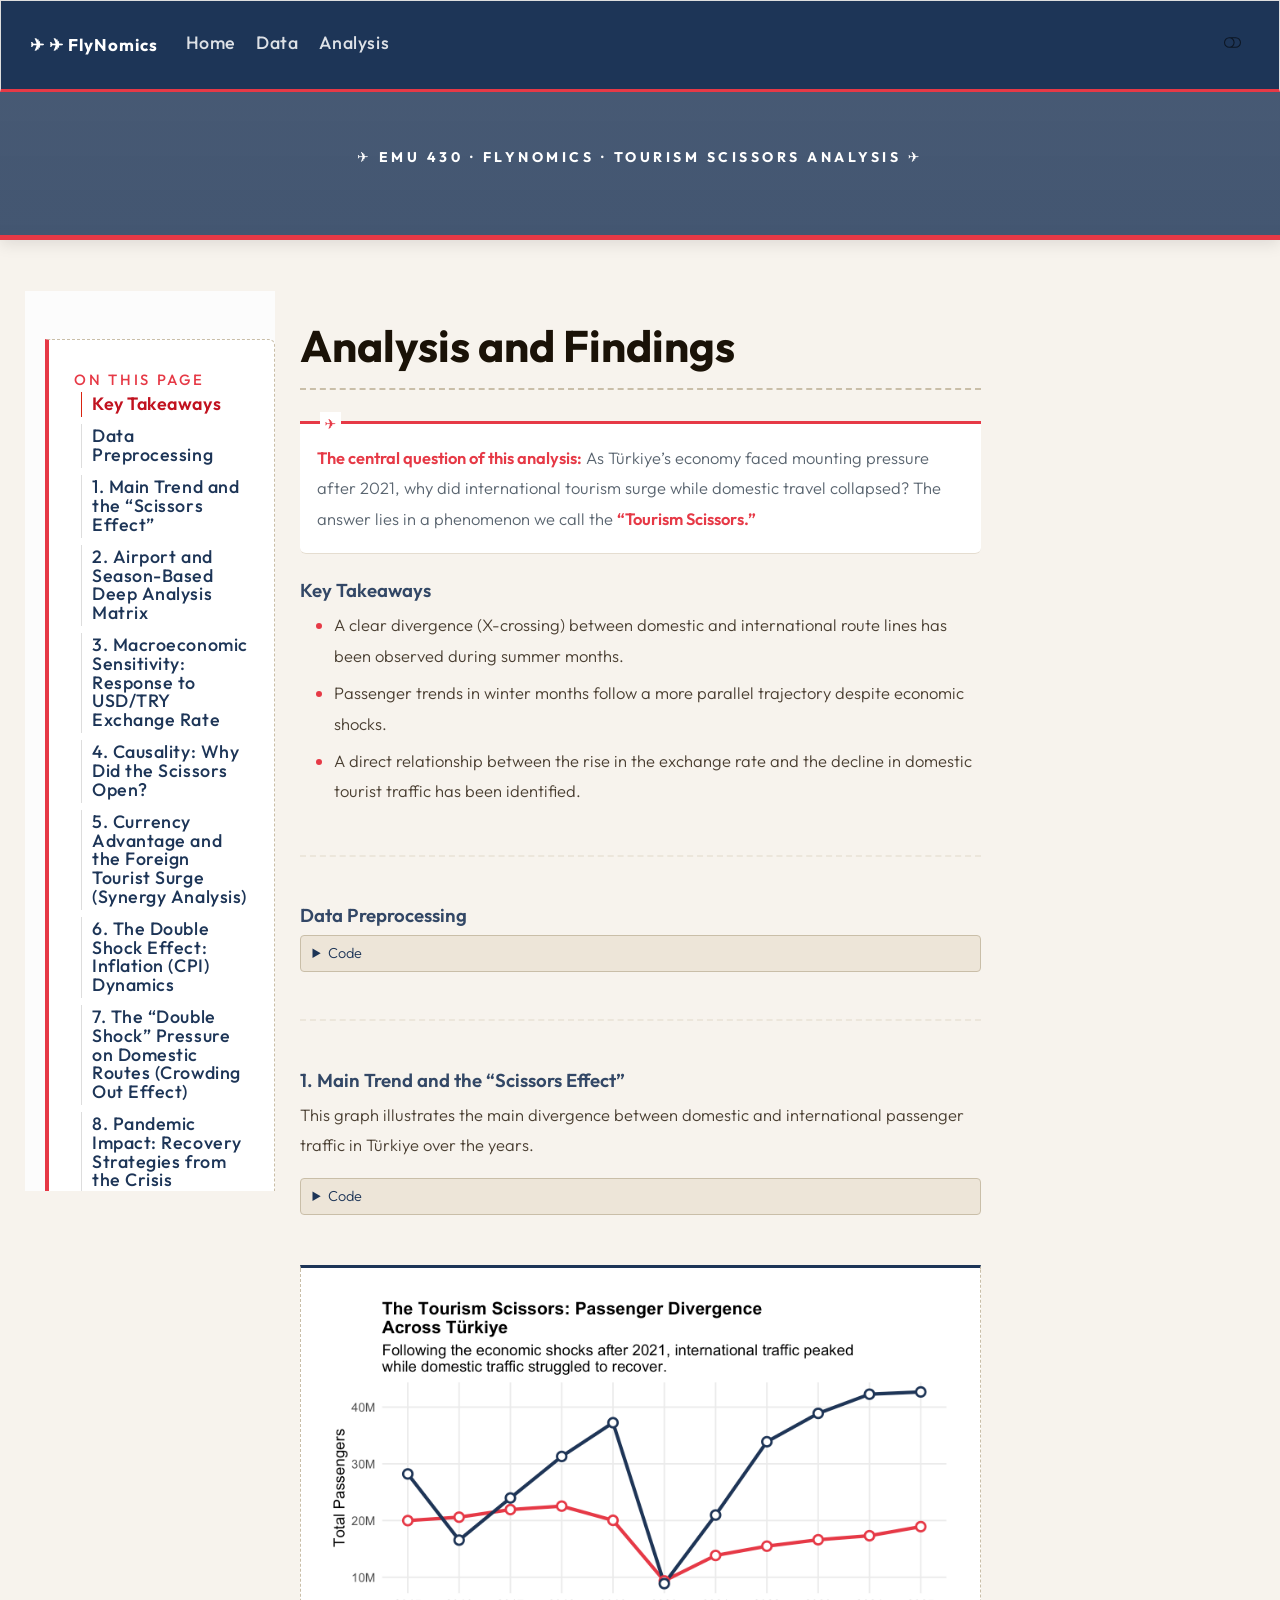
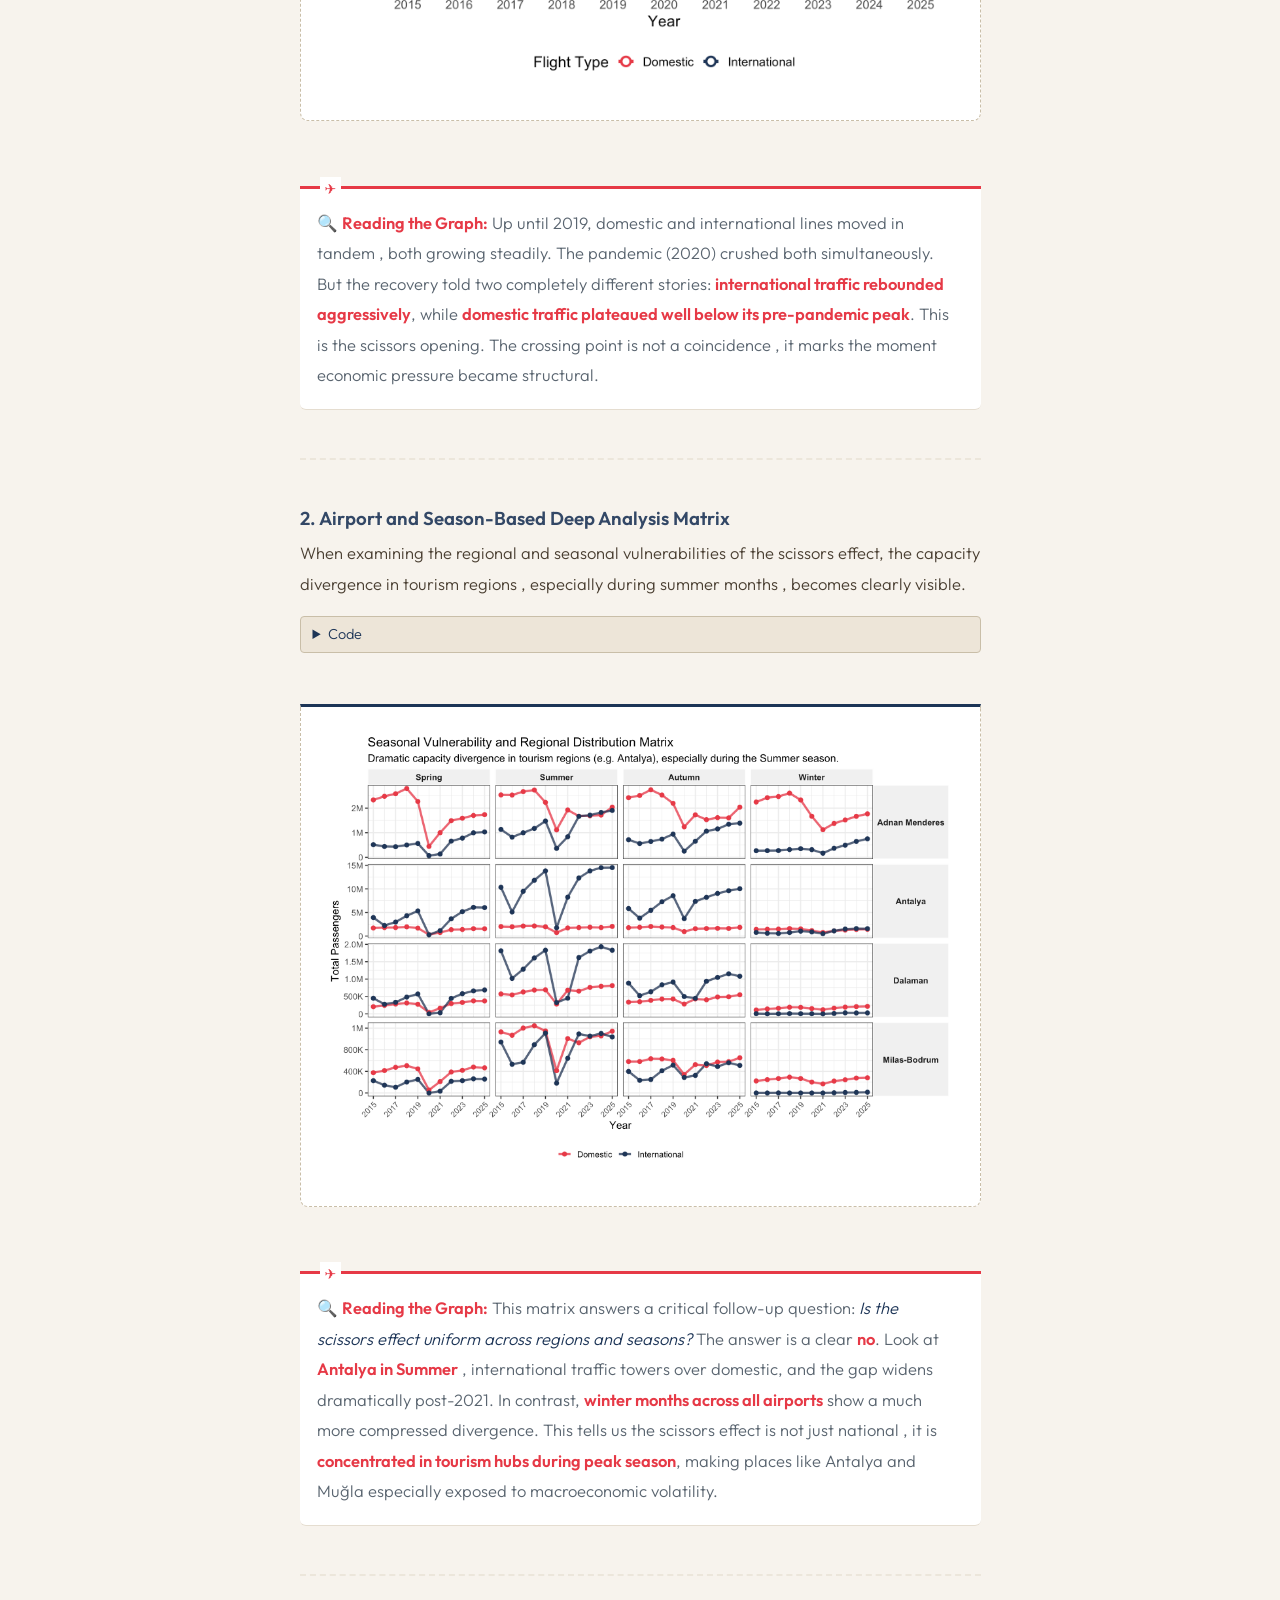
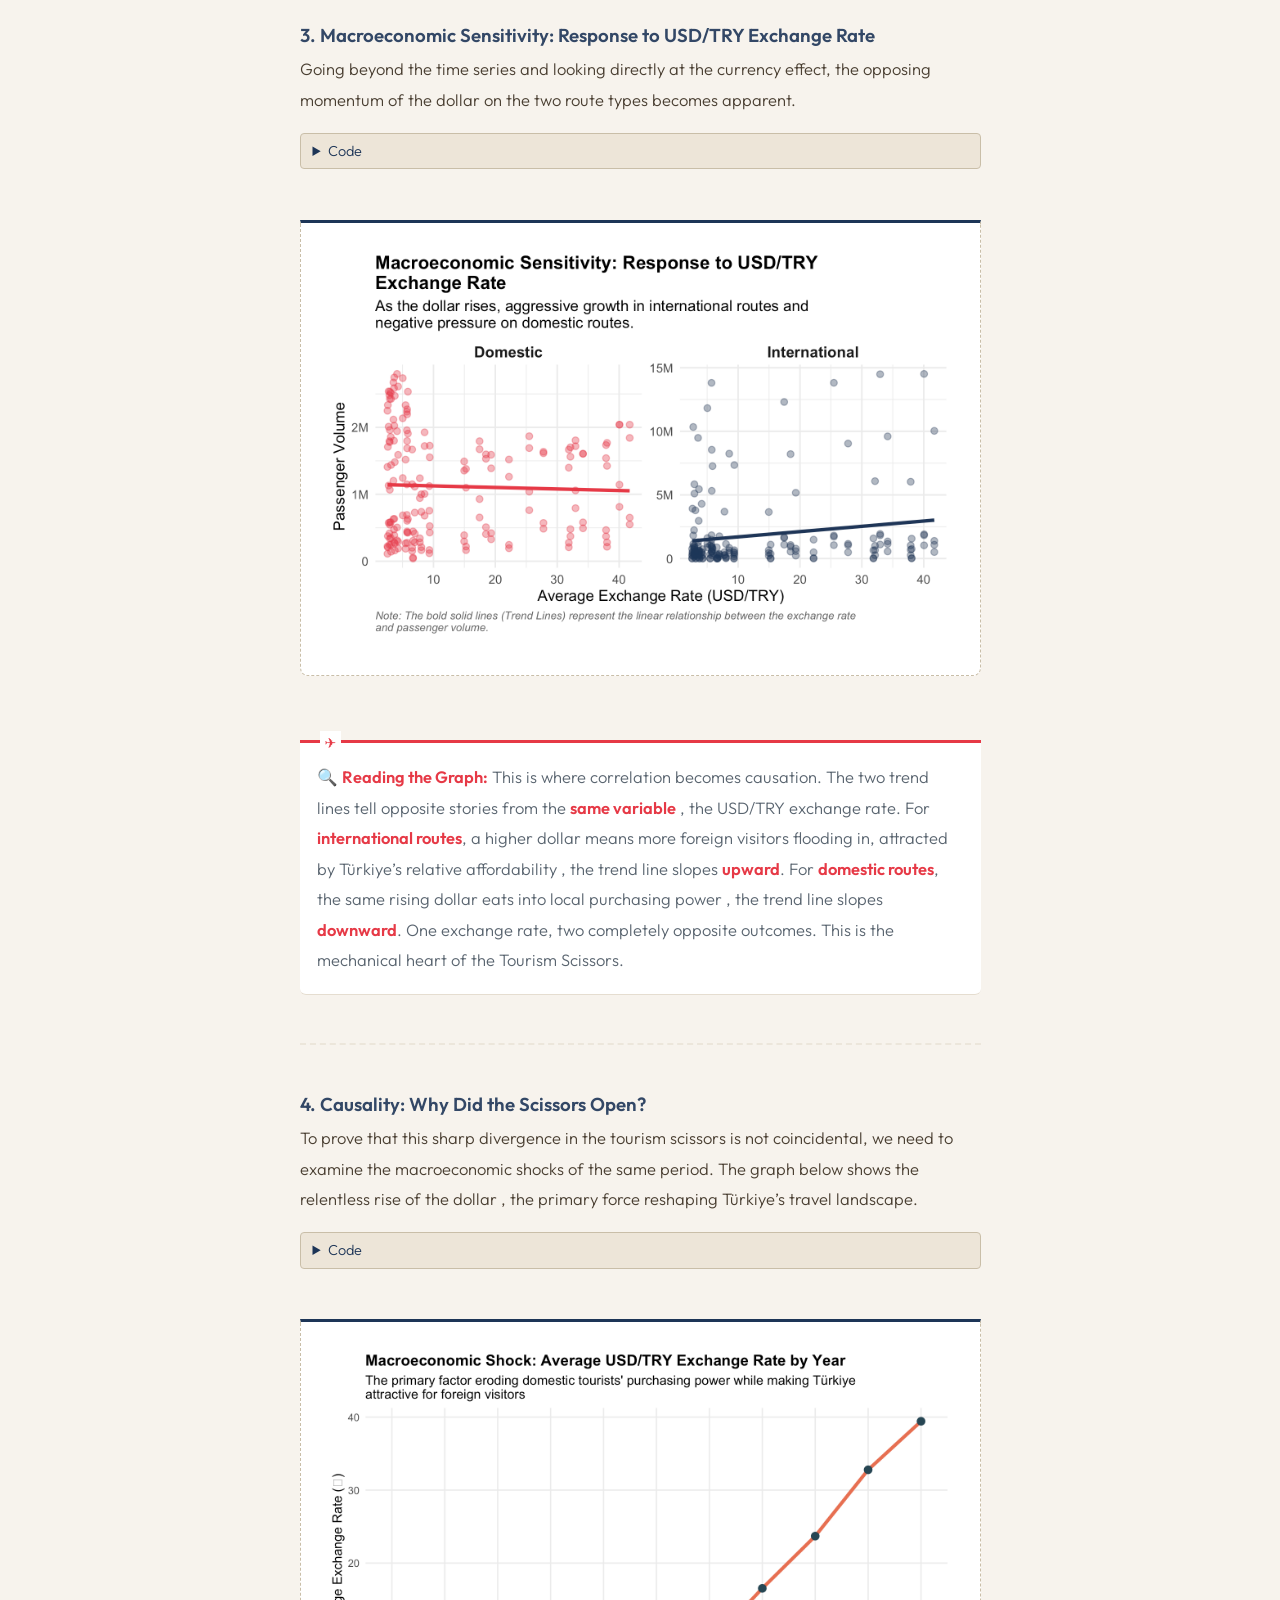
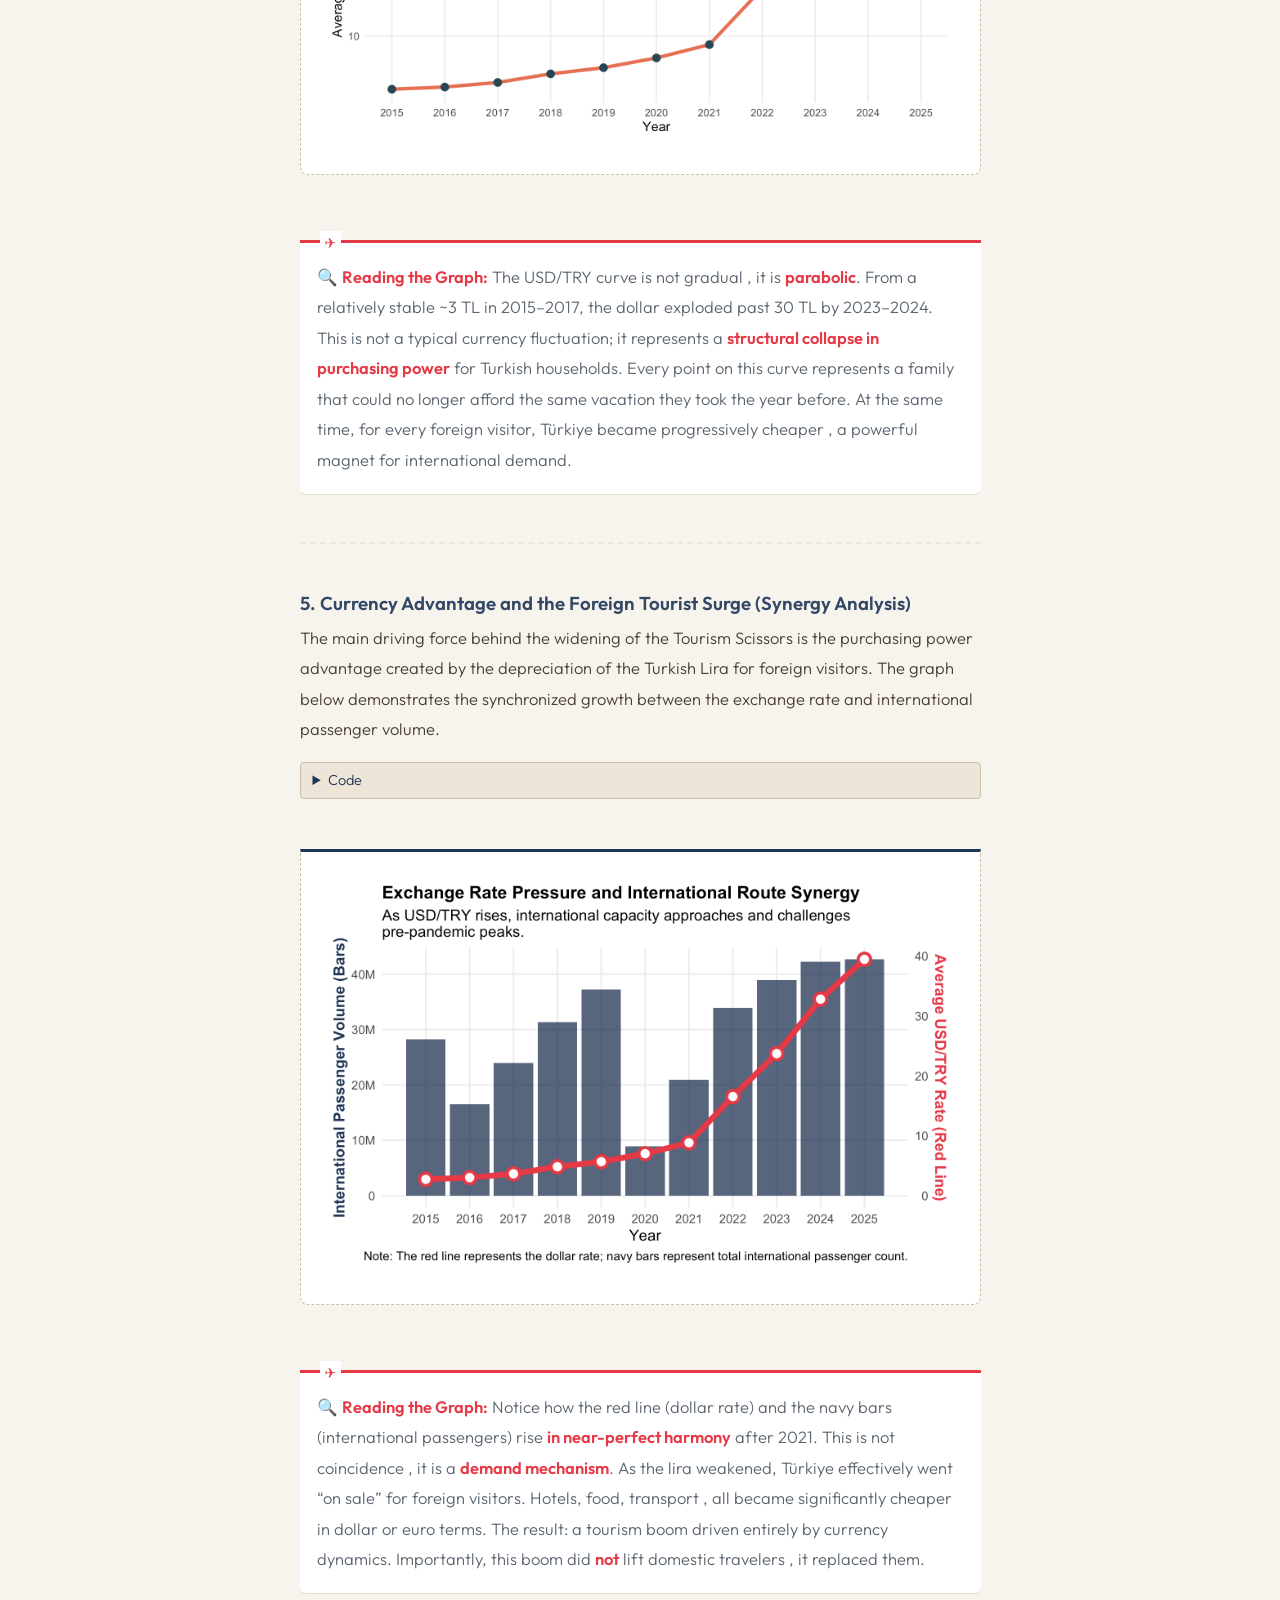
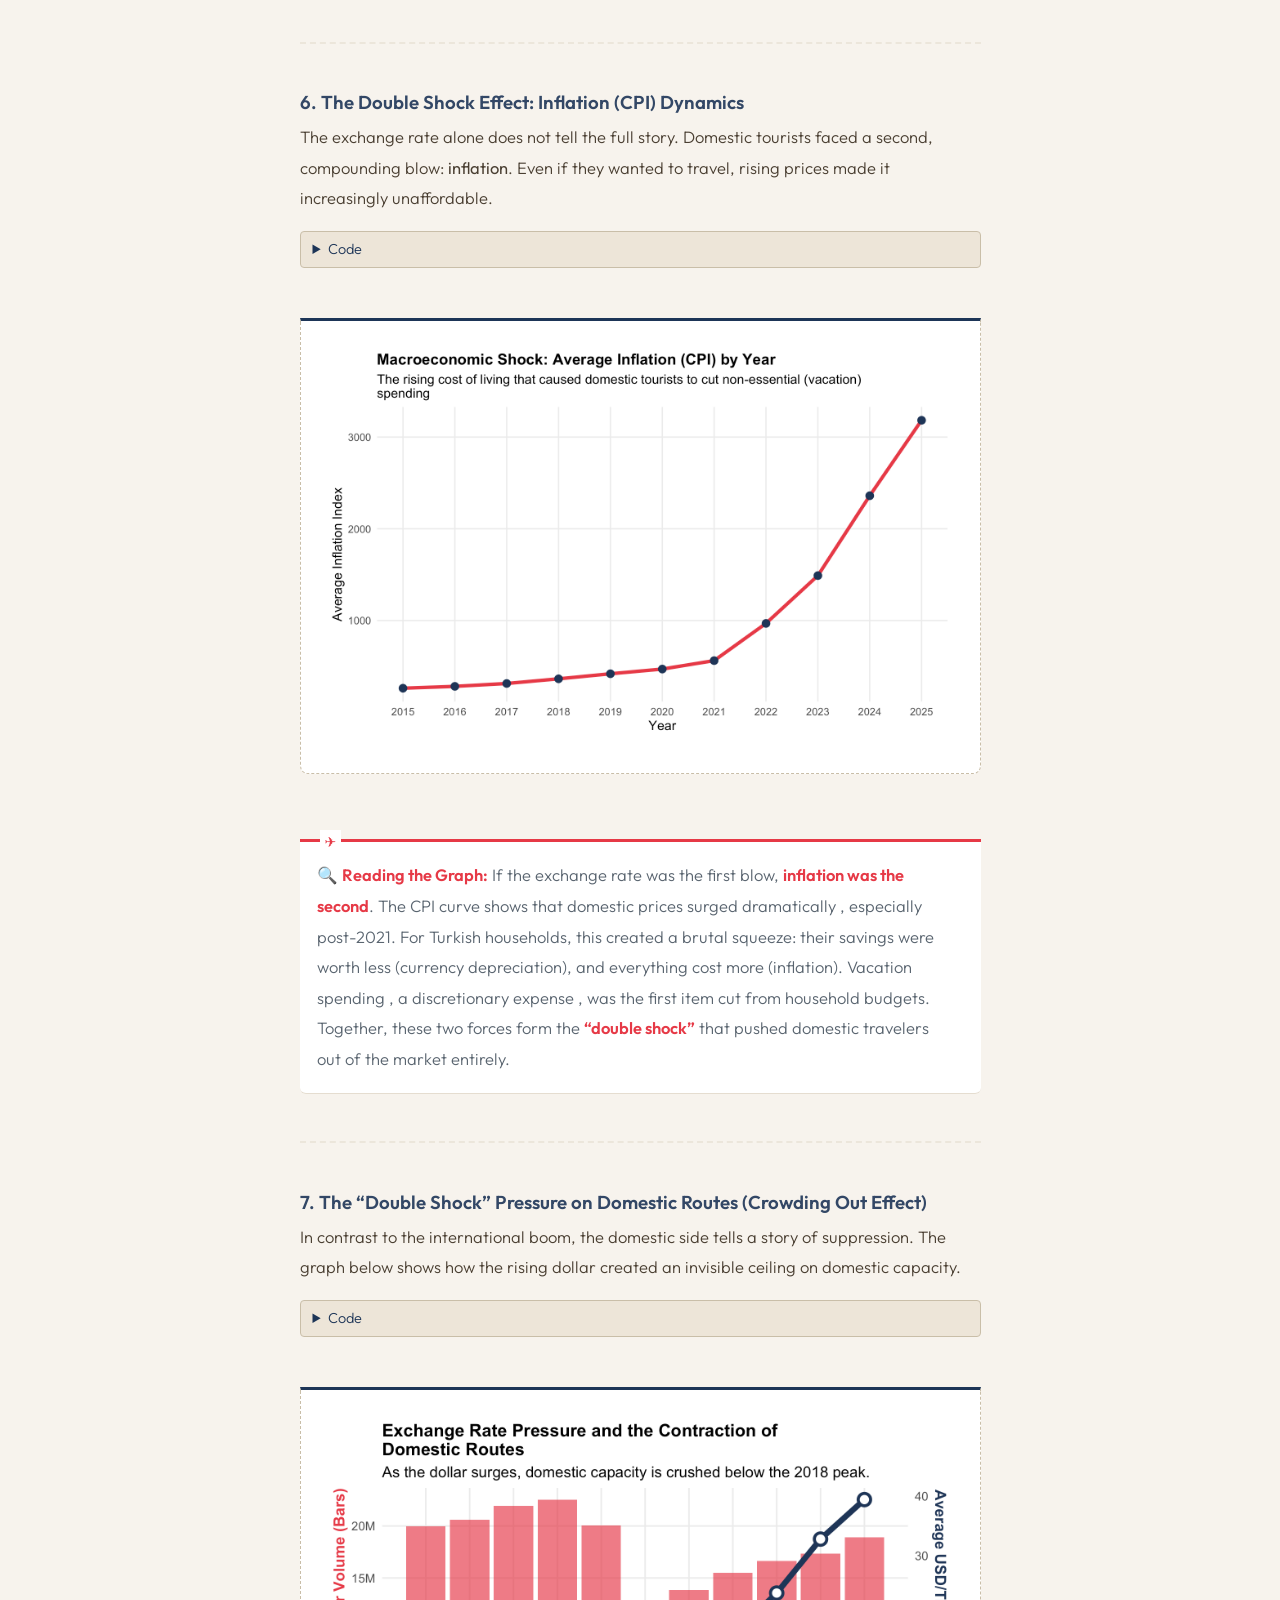
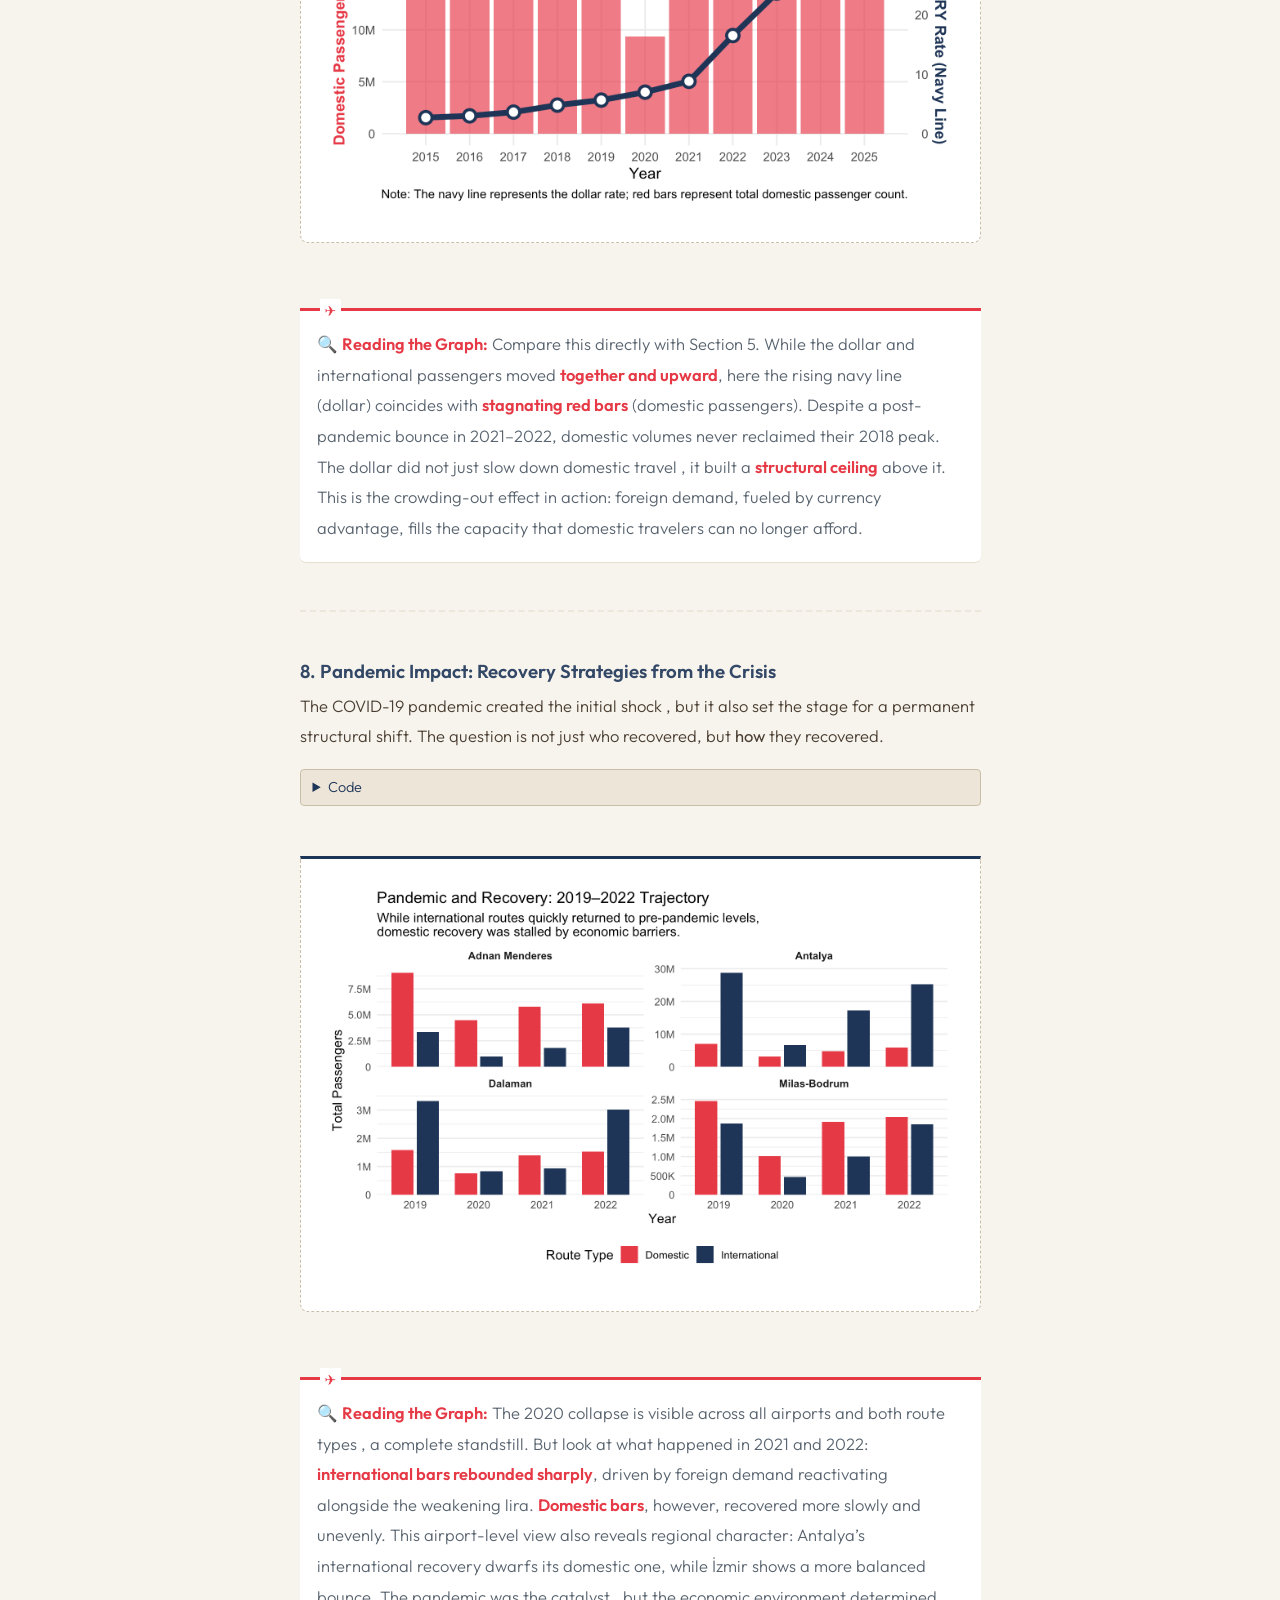
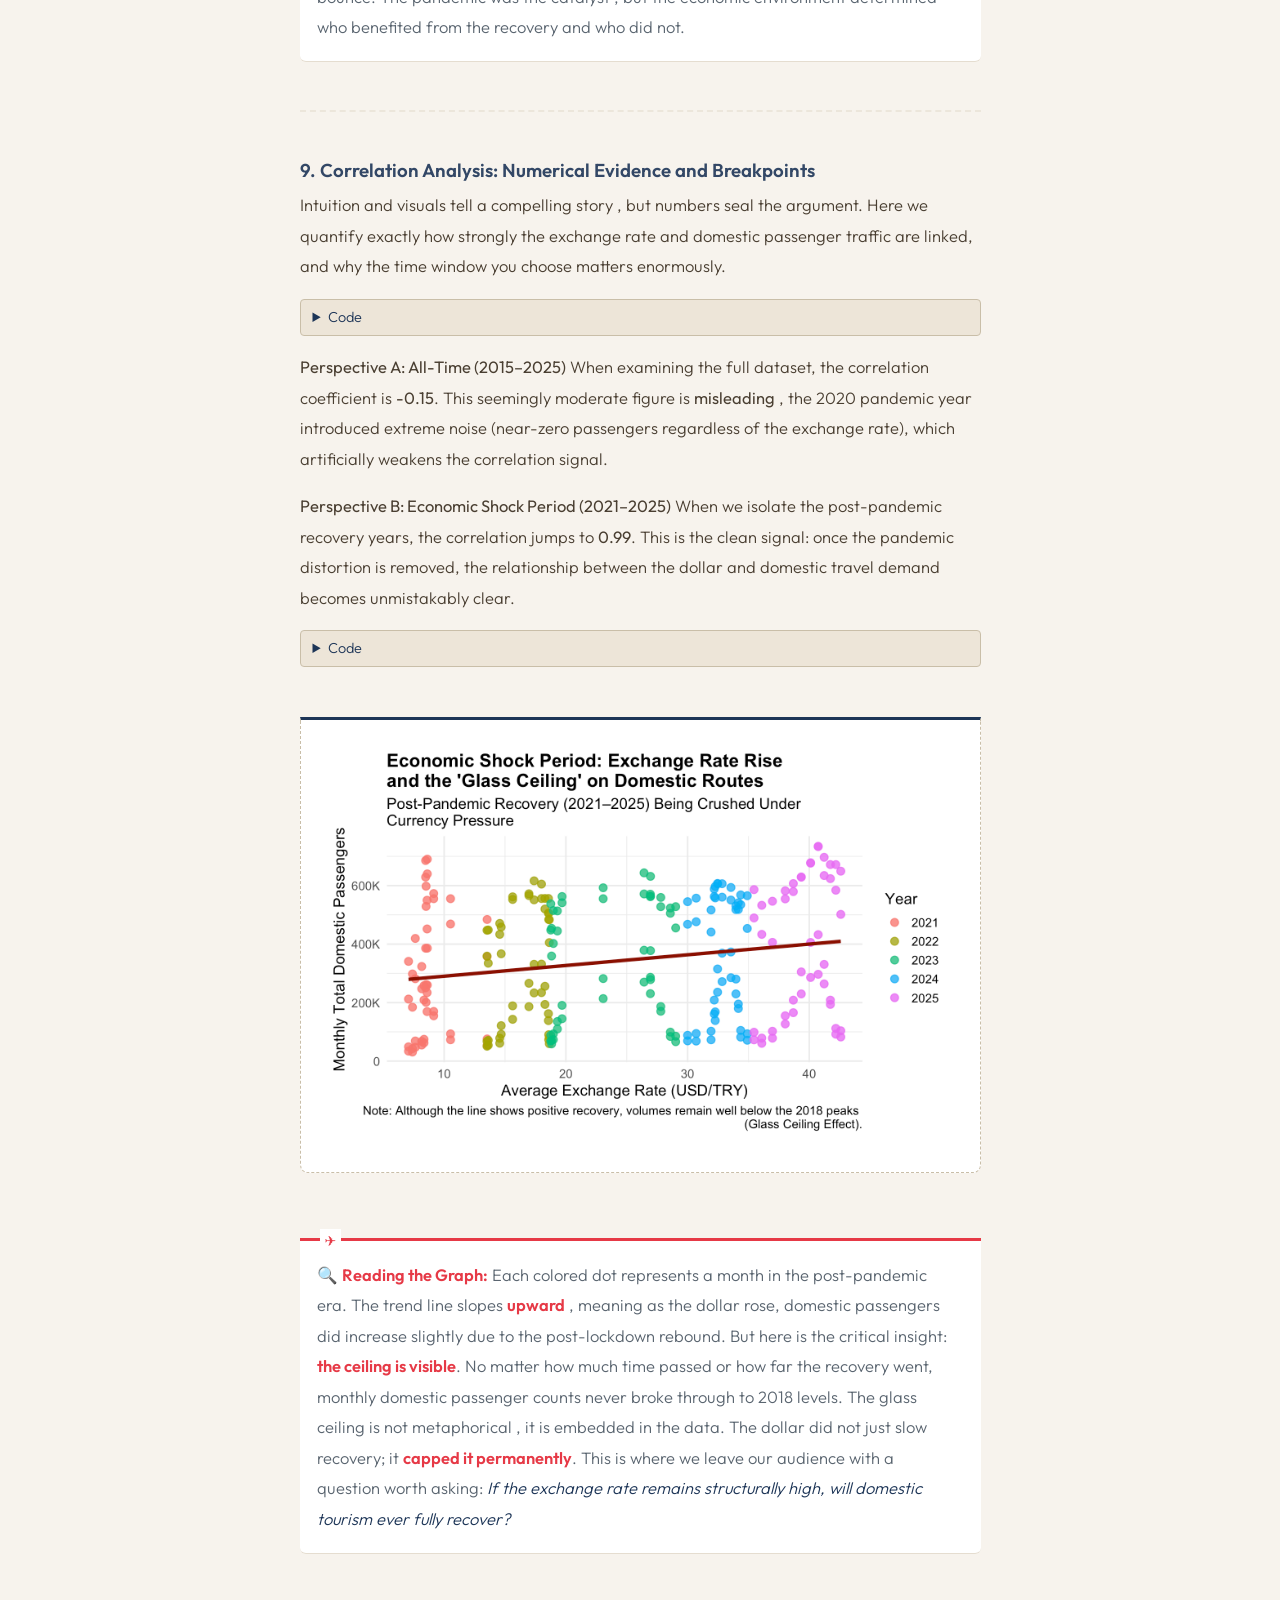
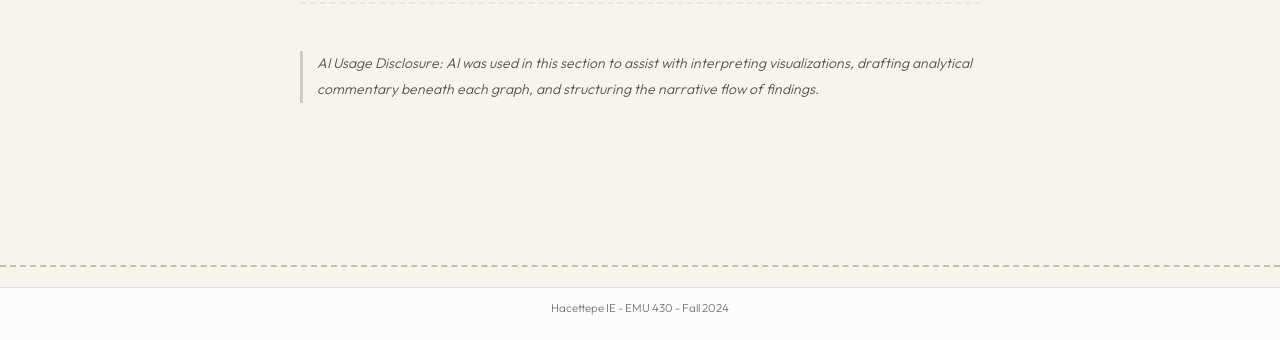
==== commit 02f598d5: "project7" ====
--- a/docs/analysis.html
+++ b/docs/analysis.html
@@ -308,7 +308,7 @@
 </ul>
           </div> <!-- /navcollapse -->
             <div class="quarto-navbar-tools">
-    <a href="https://twitter.com" title="" class="quarto-navigation-tool px-1" aria-label=""><i class="bi bi-github"></i></a>
+    <a href="https://github.com/emu-hacettepe-analytics/emu430-fall2024-team-flynomics/" title="" class="quarto-navigation-tool px-1" aria-label=""><i class="bi bi-github"></i></a>
   <a href="" class="quarto-color-scheme-toggle quarto-navigation-tool  px-1" onclick="window.quartoToggleColorScheme(); return false;" title="Toggle dark mode"><i class="bi"></i></a>
 </div>
       </div> <!-- /container-fluid -->
@@ -334,7 +334,7 @@
   <li><a href="#pandemic-impact-recovery-strategies-from-the-crisis" id="toc-pandemic-impact-recovery-strategies-from-the-crisis" class="nav-link" data-scroll-target="#pandemic-impact-recovery-strategies-from-the-crisis">8. Pandemic Impact: Recovery Strategies from the Crisis</a></li>
   <li><a href="#correlation-analysis-numerical-evidence-and-breakpoints" id="toc-correlation-analysis-numerical-evidence-and-breakpoints" class="nav-link" data-scroll-target="#correlation-analysis-numerical-evidence-and-breakpoints">9. Correlation Analysis: Numerical Evidence and Breakpoints</a></li>
   </ul>
-</nav>
+<div class="quarto-alternate-formats"><h2>Other Formats</h2><ul><li><a href="analysis.pdf"><i class="bi bi-file-pdf"></i>PDF</a></li></ul></div></nav>
 </nav>
 <div id="quarto-sidebar-glass" class="quarto-sidebar-collapse-item" data-bs-toggle="collapse" data-bs-target=".quarto-sidebar-collapse-item"></div>
 <!-- margin-sidebar -->
@@ -849,6 +849,10 @@
 <blockquote class="blockquote">
 <p>🔍 <strong>Reading the Graph:</strong> Each colored dot represents a month in the post-pandemic era. The trend line slopes <strong>upward</strong> , meaning as the dollar rose, domestic passengers did increase slightly due to the post-lockdown rebound. But here is the critical insight: <strong>the ceiling is visible</strong>. No matter how much time passed or how far the recovery went, monthly domestic passenger counts never broke through to 2018 levels. The glass ceiling is not metaphorical , it is embedded in the data. The dollar did not just slow recovery; it <strong>capped it permanently</strong>. This is where we leave our audience with a question worth asking: <em>If the exchange rate remains structurally high, will domestic tourism ever fully recover?</em></p>
 </blockquote>
+<hr>
+<div style="font-size: 0.85em; color: #555; border-left: 3px solid #ccc; padding-left: 1em; margin-top: 2em;">
+<p><em>AI Usage Disclosure: AI was used in this section to assist with interpreting visualizations, drafting analytical commentary beneath each graph, and structuring the narrative flow of findings.</em></p>
+</div>
 
 
 </section>
